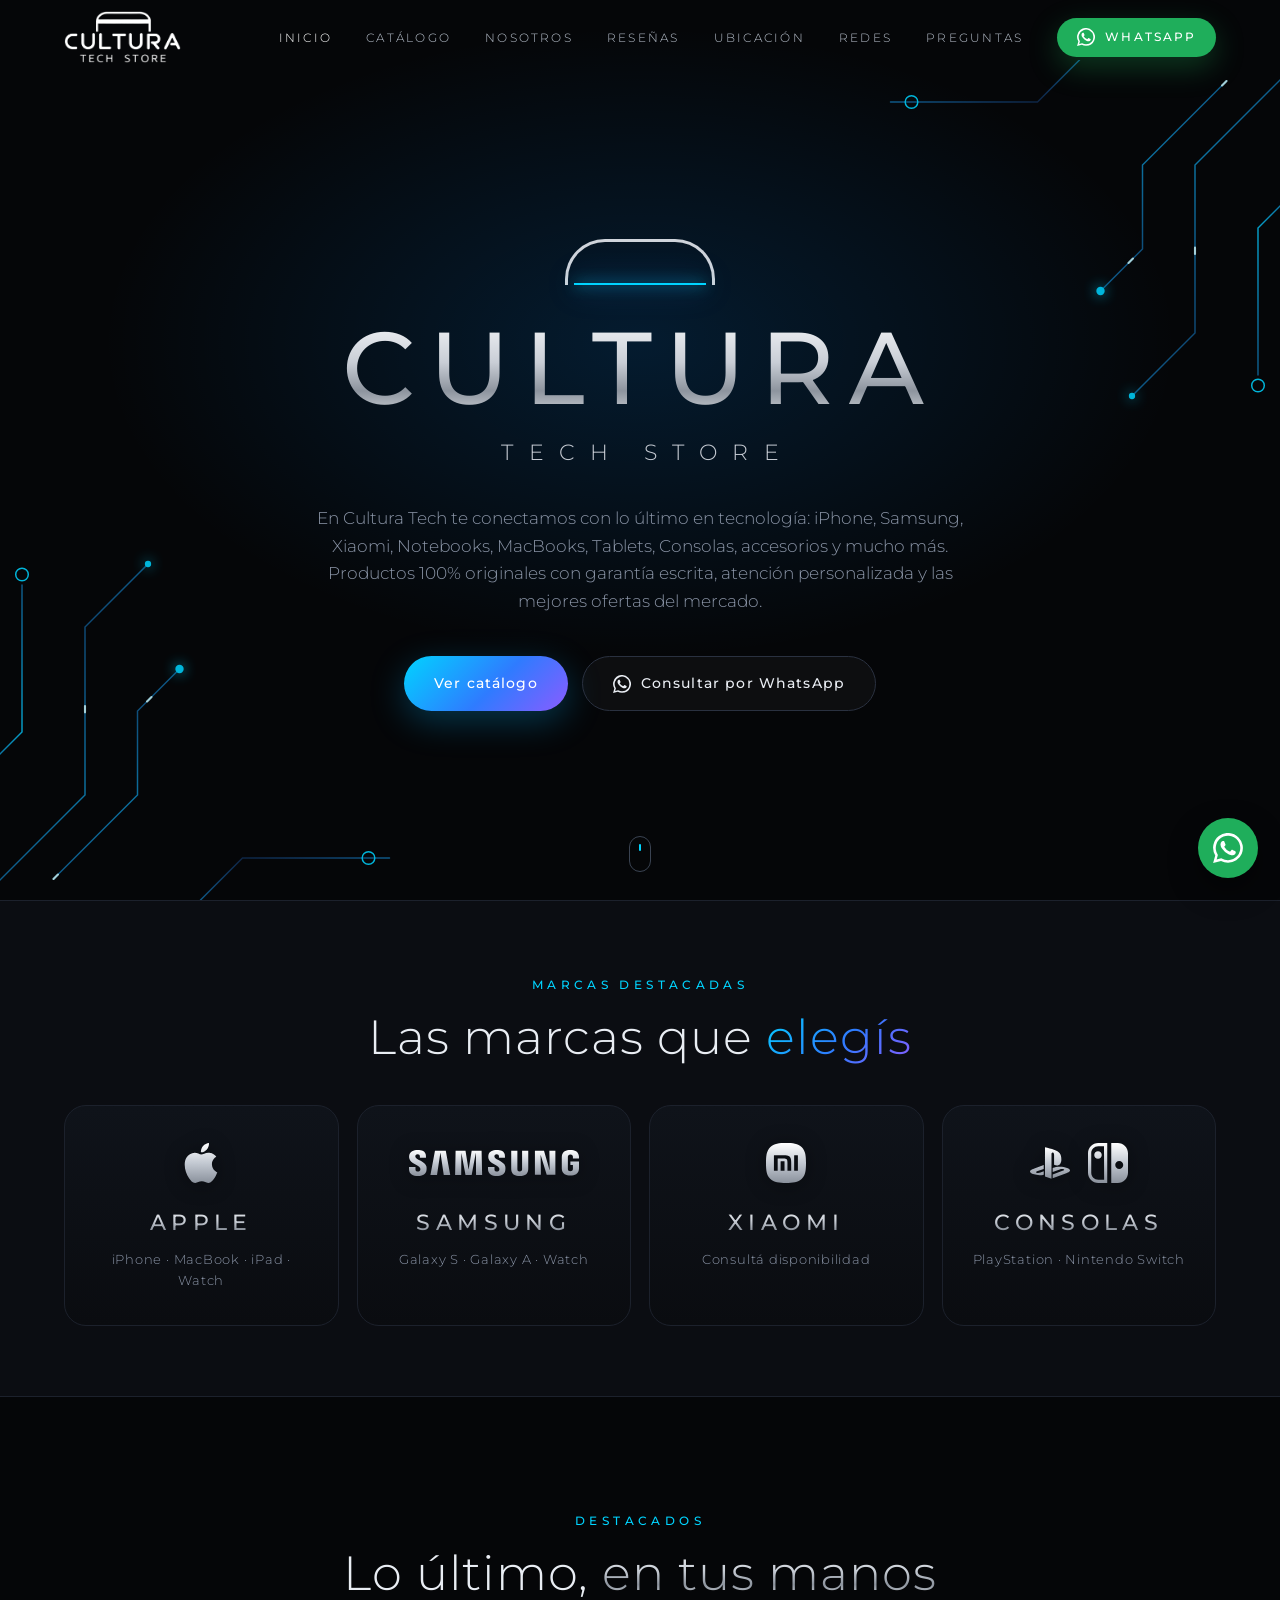
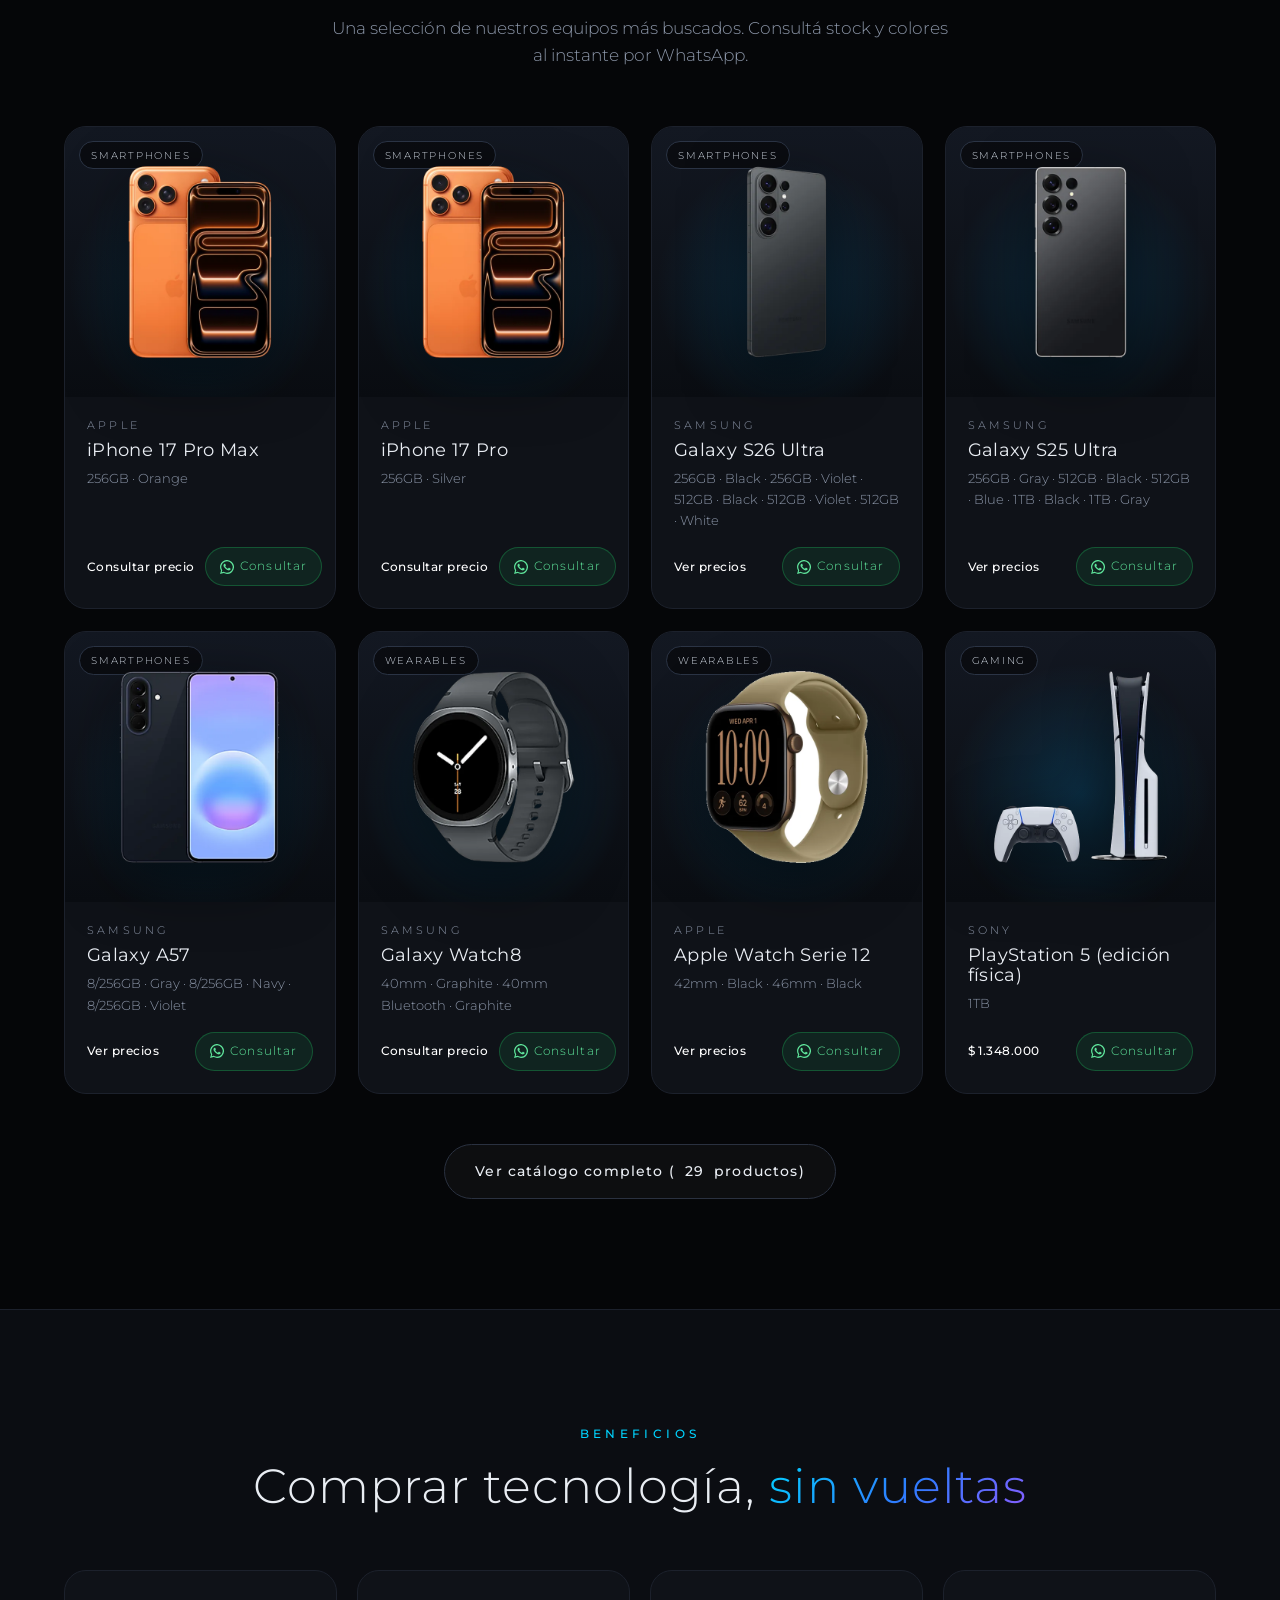
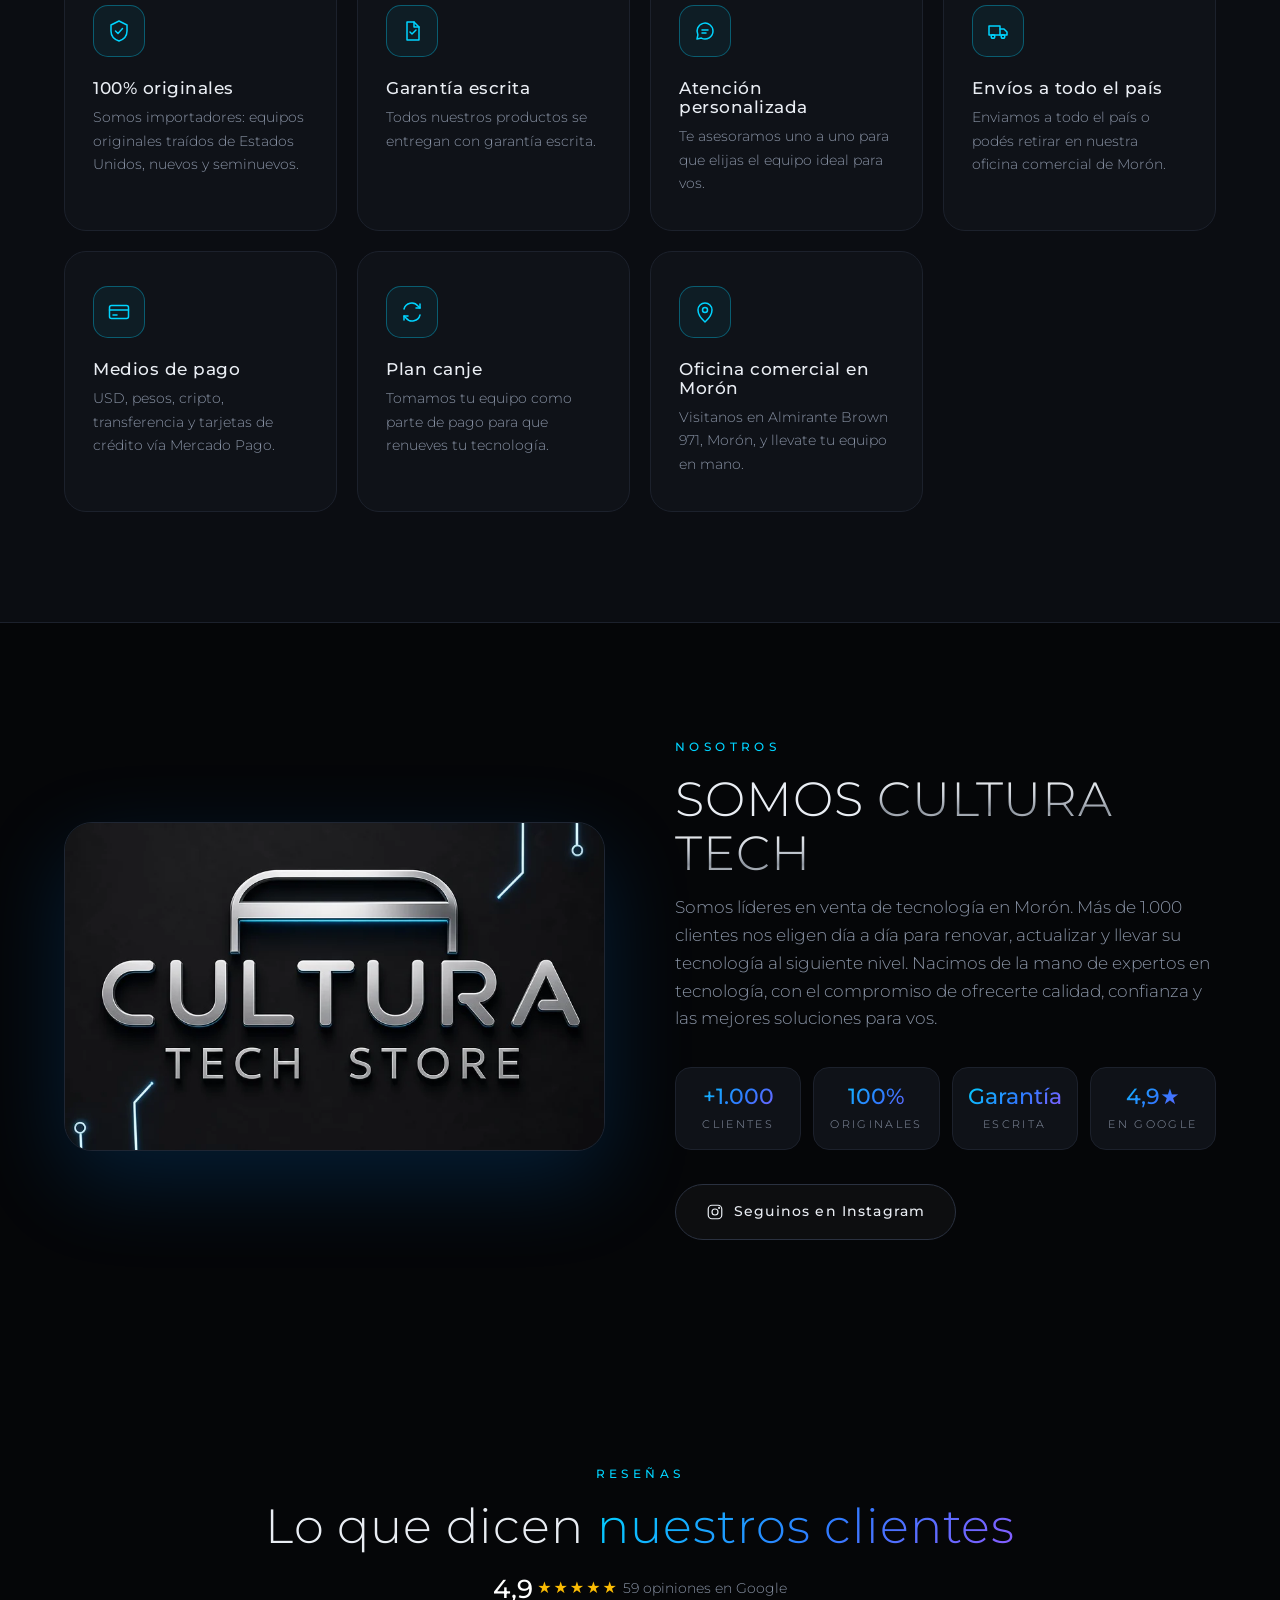
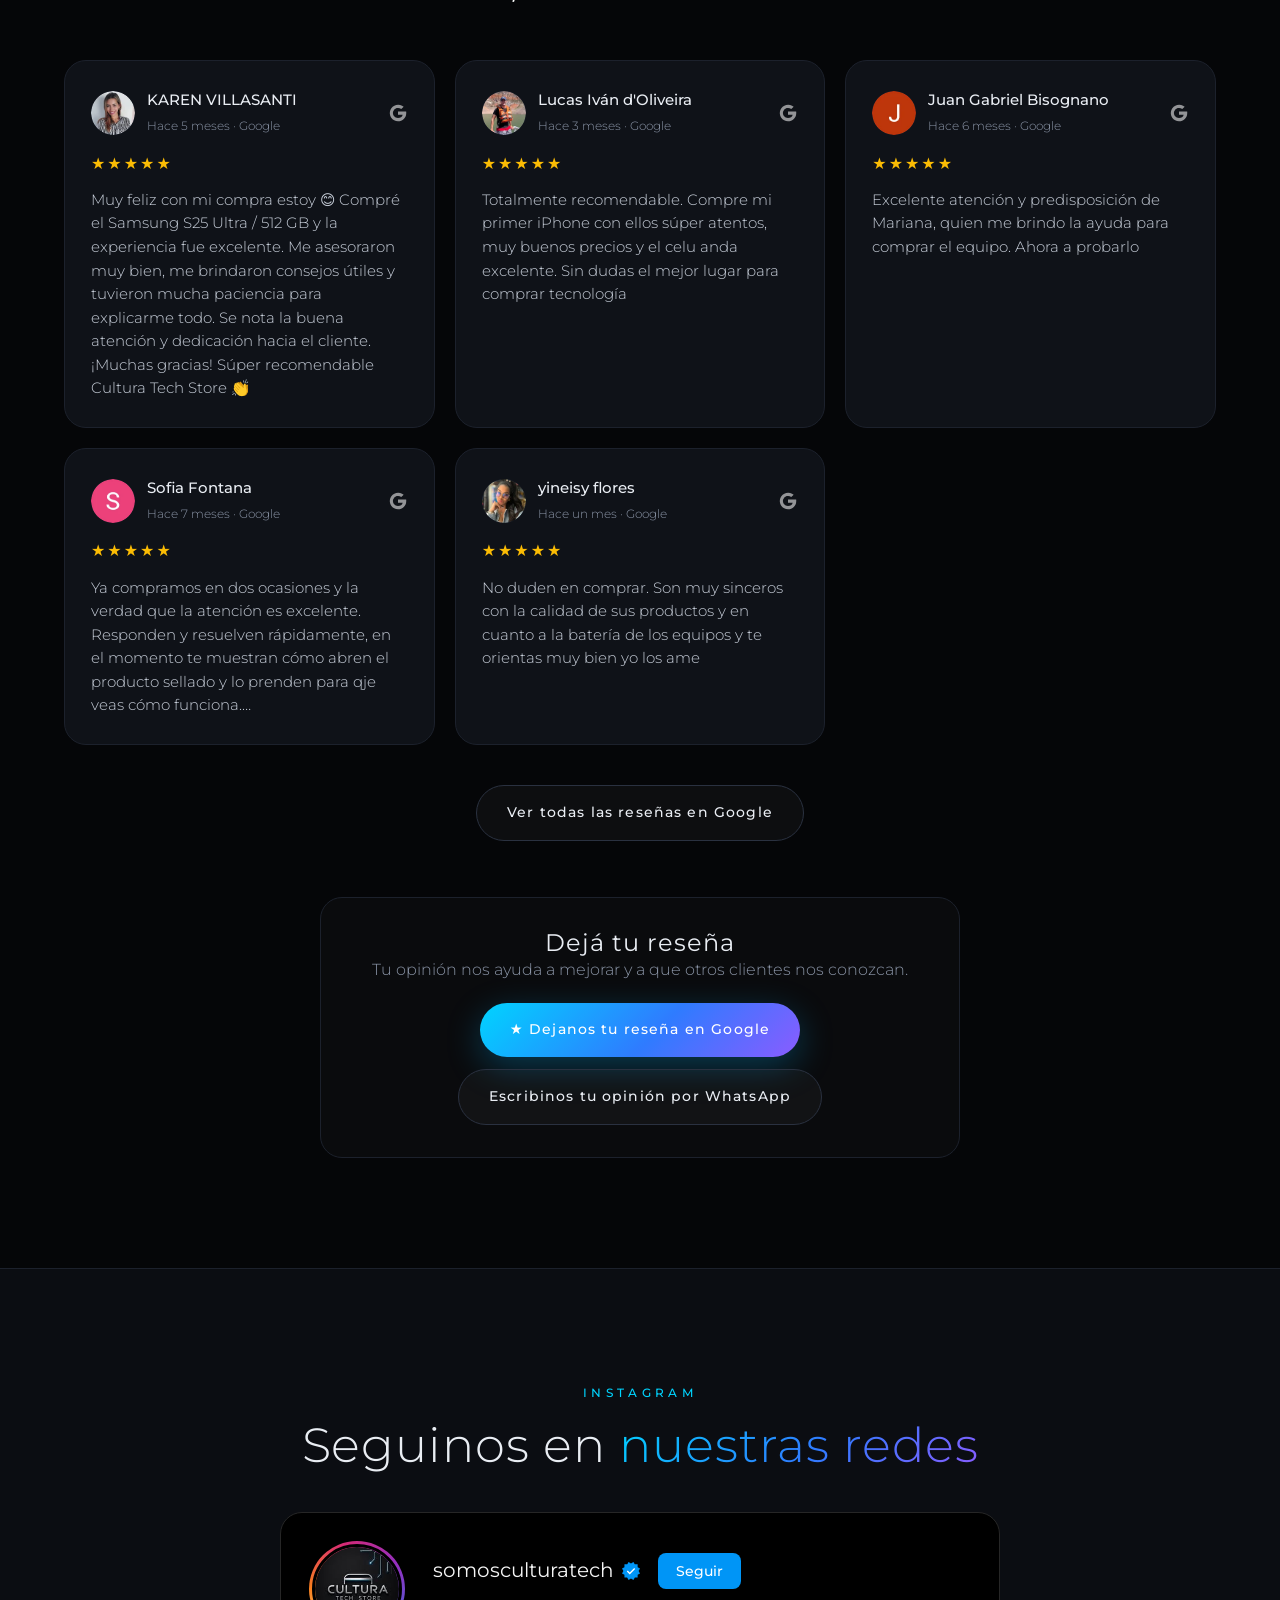
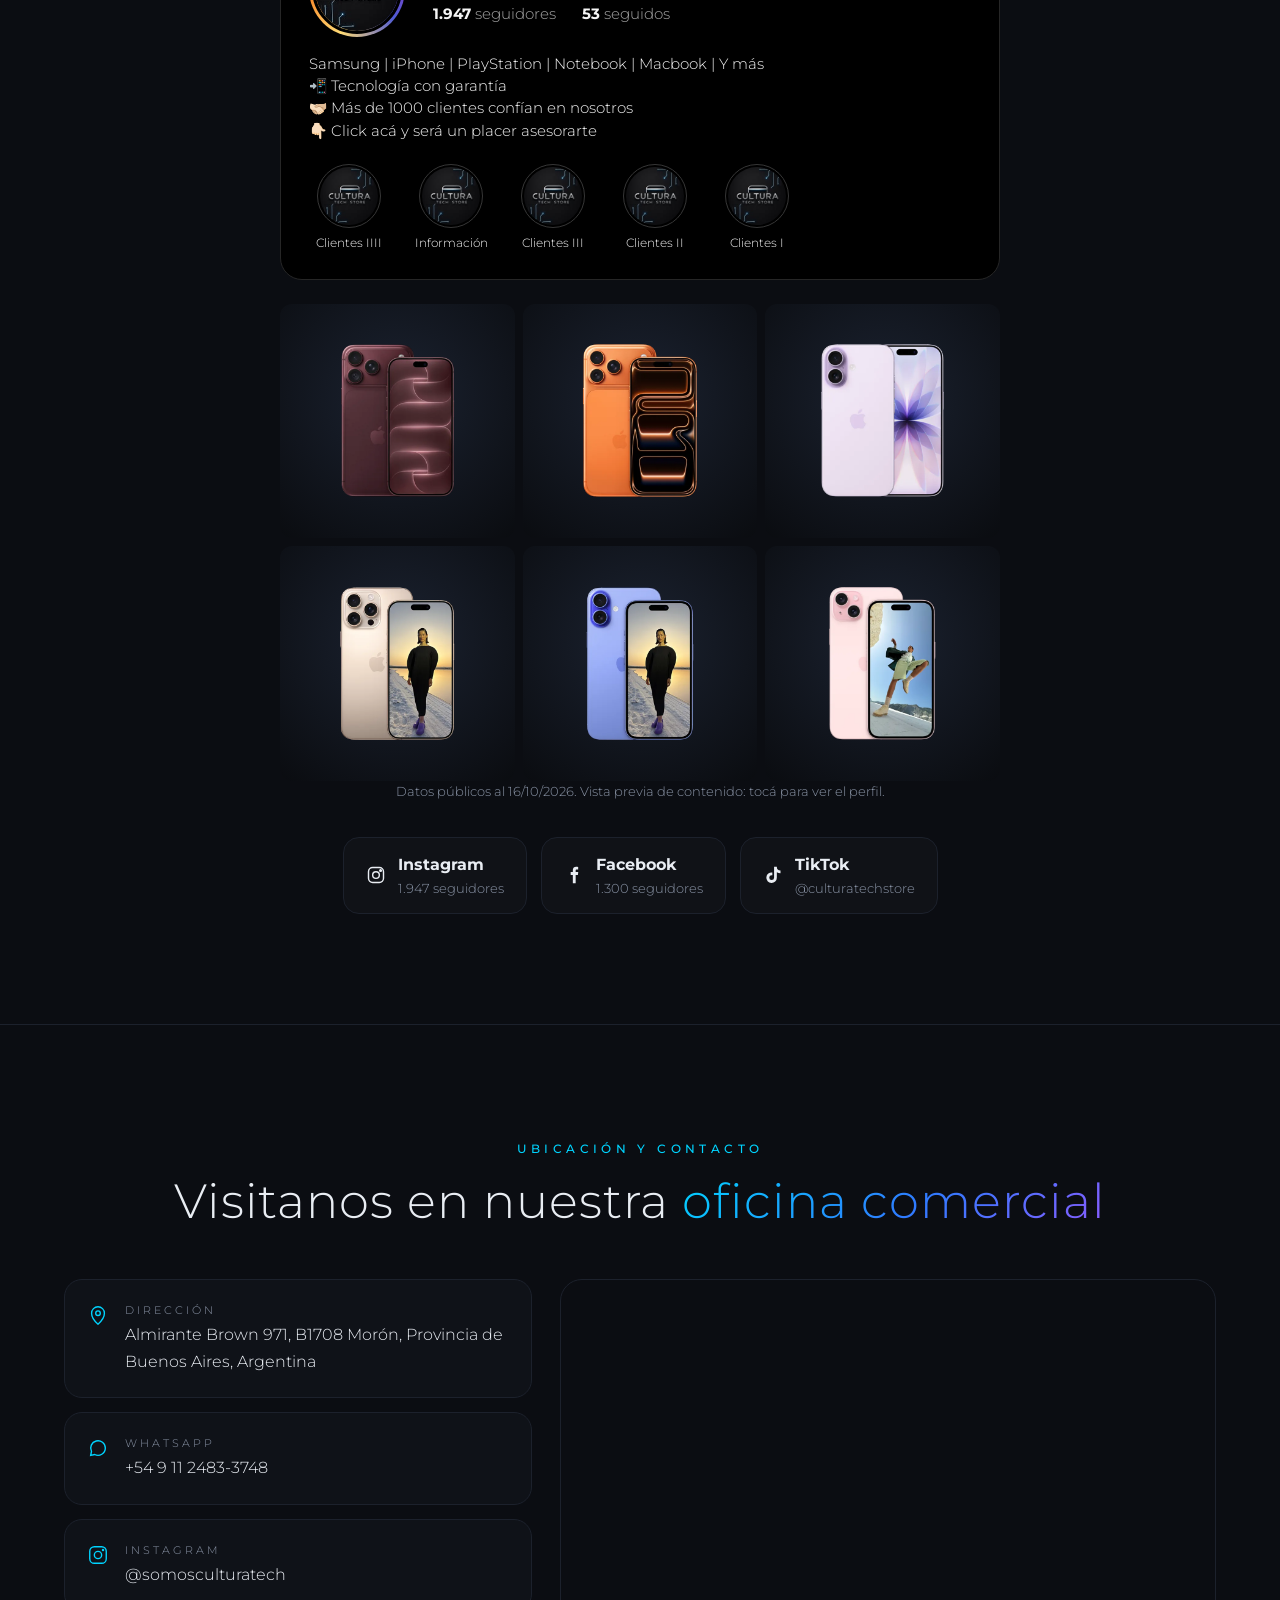
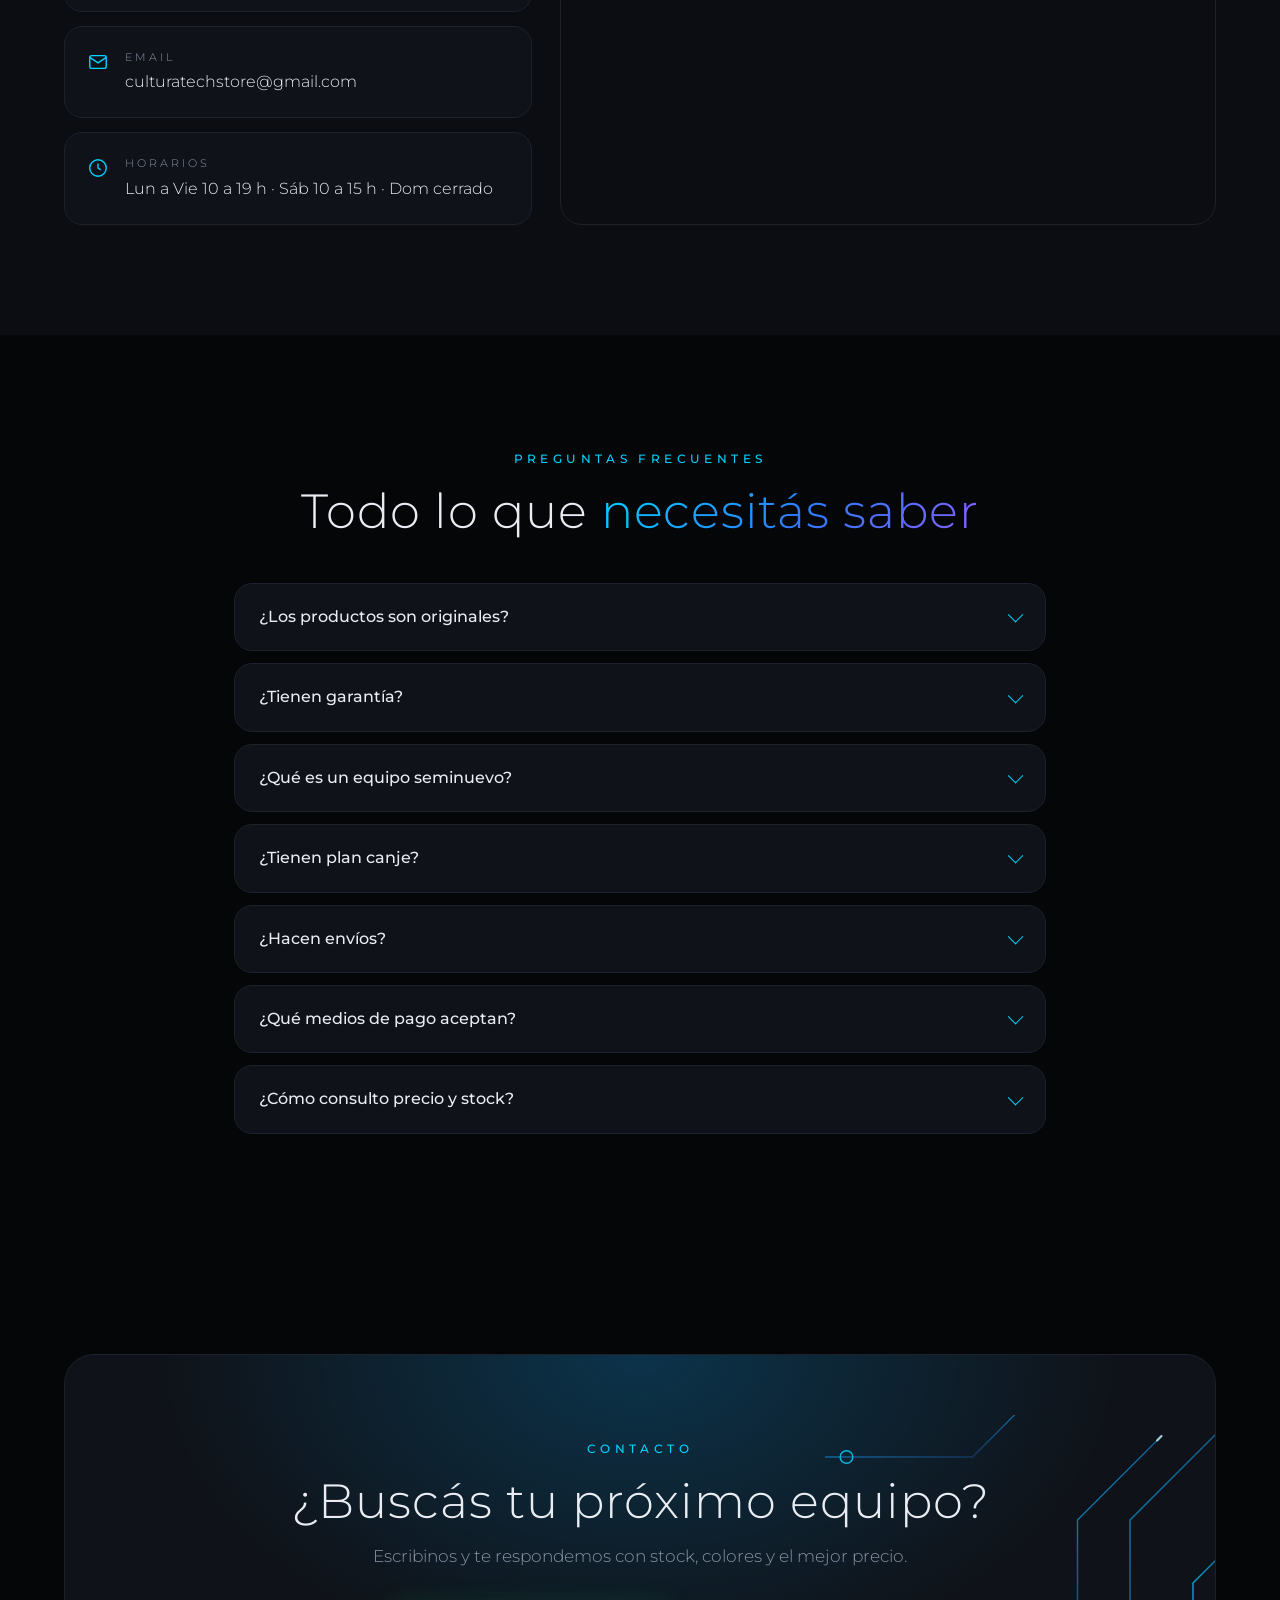
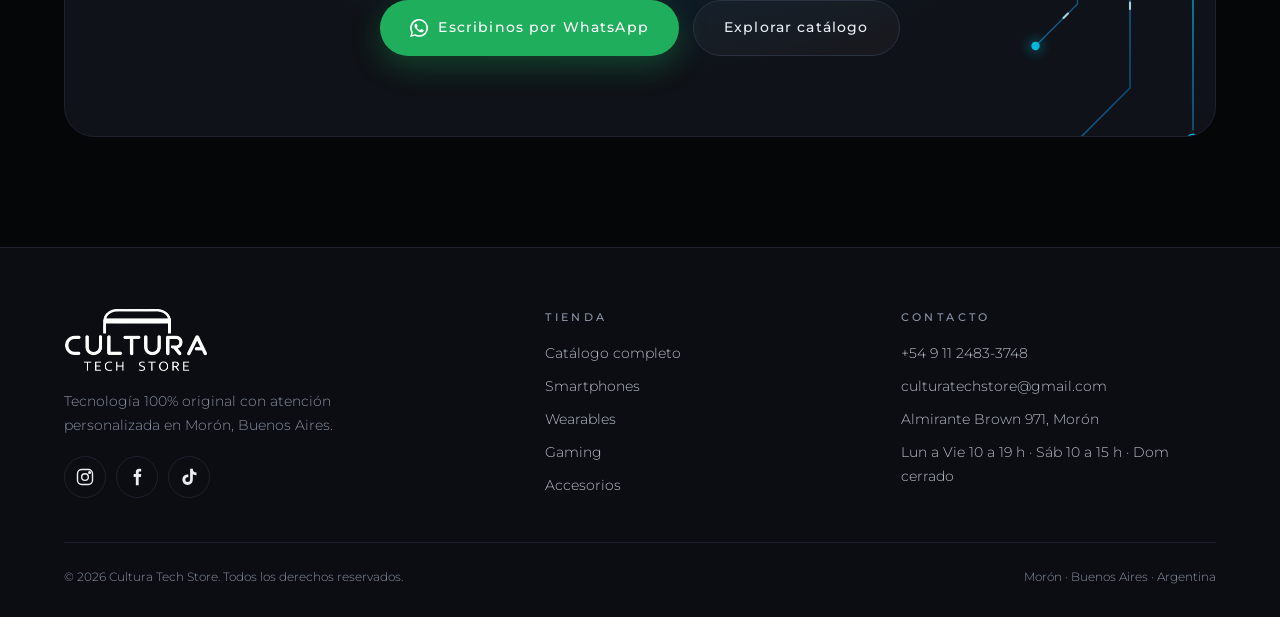
==== index.html @ ac917df1 "Instagram card: real profile header (avatar, verified, bio, stats, highlights)" ====
<!DOCTYPE html>
<html lang="es-AR">
<head>
<meta charset="UTF-8">
<meta name="viewport" content="width=device-width, initial-scale=1">
<title>Cultura Tech Store | iPhone, Samsung, PlayStation y más en Morón</title>
<meta name="description" content="Cultura Tech Store en Morón: iPhone, Samsung, Xiaomi, notebooks, MacBooks, tablets, consolas y accesorios. Productos 100% originales con garantía escrita, atención personalizada y las mejores ofertas.">
<link rel="canonical" href="https://TU-DOMINIO.com/">
<meta name="theme-color" content="#050608">
<meta property="og:type" content="website">
<meta property="og:locale" content="es_AR">
<meta property="og:site_name" content="Cultura Tech Store">
<meta property="og:title" content="Cultura Tech Store | iPhone, Samsung, PlayStation y más en Morón">
<meta property="og:description" content="Cultura Tech Store en Morón: iPhone, Samsung, Xiaomi, notebooks, MacBooks, tablets, consolas y accesorios. Productos 100% originales con garantía escrita, atención personalizada y las mejores ofertas.">
<meta property="og:url" content="https://TU-DOMINIO.com/">
<meta property="og:image" content="https://TU-DOMINIO.com/assets/og-image.jpg">
<meta name="twitter:card" content="summary_large_image">
<link rel="icon" href="favicon.ico" sizes="16x16 32x32 48x48">
<link rel="icon" type="image/svg+xml" href="assets/favicon.svg">
<link rel="icon" type="image/png" sizes="32x32" href="assets/favicon-32.png">
<link rel="apple-touch-icon" href="assets/favicon-180.png">
<link rel="manifest" href="site.webmanifest">
<link rel="preconnect" href="https://fonts.googleapis.com"><link rel="preconnect" href="https://fonts.gstatic.com" crossorigin>
<link href="https://fonts.googleapis.com/css2?family=Montserrat:wght@200;300;400;500;600&display=swap" rel="stylesheet">
<link rel="stylesheet" href="css/styles.css">
<script type="application/ld+json">{"@context": "https://schema.org", "@type": "Store", "name": "Cultura Tech Store", "url": "https://TU-DOMINIO.com", "image": "https://TU-DOMINIO.com/assets/og-image.jpg", "description": "En Cultura Tech te conectamos con lo último en tecnología: iPhone, Samsung, Xiaomi, Notebooks, MacBooks, Tablets, Consolas, accesorios y mucho más. Productos 100% originales con garantía escrita, atención personalizada y las mejores ofertas del mercado.", "telephone": "+5491124833748", "address": {"@type": "PostalAddress", "streetAddress": "Almirante Brown 971", "postalCode": "B1708", "addressLocality": "Morón", "addressRegion": "Provincia de Buenos Aires", "addressCountry": "AR"}, "email": "culturatechstore@gmail.com", "openingHoursSpecification": [{"@type": "OpeningHoursSpecification", "dayOfWeek": ["Monday", "Tuesday", "Wednesday", "Thursday", "Friday"], "opens": "10:00", "closes": "19:00"}, {"@type": "OpeningHoursSpecification", "dayOfWeek": "Saturday", "opens": "10:00", "closes": "15:00"}], "sameAs": ["https://www.instagram.com/somosculturatech/", "https://www.facebook.com/657187777476764", "https://www.tiktok.com/@culturatechstore"], "paymentAccepted": "USD, Pesos, Cripto, Transferencia, Tarjeta de crédito (Mercado Pago)"}</script></head>
<body><svg width="0" height="0" style="position:absolute" aria-hidden="true"><defs><linearGradient id="cg" x1="0" y1="0" x2="1" y2="1"><stop offset="0" stop-color="#00d4ff"/><stop offset="1" stop-color="#2f7bff" stop-opacity=".2"/></linearGradient><linearGradient id="ig" x1="0" y1="0" x2="1" y2="1"><stop offset="0" stop-color="#e6ebf2"/><stop offset=".5" stop-color="#00d4ff"/><stop offset="1" stop-color="#2f7bff"/></linearGradient><linearGradient id="silv" x1="0" y1="0" x2="0" y2="1"><stop offset="0" stop-color="#ffffff"/><stop offset=".5" stop-color="#c3c9d2"/><stop offset="1" stop-color="#8a919c"/></linearGradient></defs></svg>
<header><nav class="nav wrap" aria-label="Principal">
<a href="index.html" class="brand" aria-label="Cultura Tech Store - Inicio"><img class="logo logo-img" src="assets/logo-header.webp" width="572" height="255" alt="Cultura Tech Store" decoding="async"></a>
<button class="burger" aria-label="Abrir menú" aria-expanded="false"><span></span><span></span></button>
<ul class="menu">
<li><a href="index.html#inicio" class="active">Inicio</a></li>
<li><a href="catalogo.html">Catálogo</a></li>
<li><a href="index.html#nosotros">Nosotros</a></li>
<li><a href="index.html#resenas">Reseñas</a></li>
<li><a href="index.html#ubicacion">Ubicación</a></li>
<li><a href="index.html#instagram">Redes</a></li>
<li><a href="index.html#faq">Preguntas</a></li>
<li><a href="#" class="btn wa" data-wa=""><svg viewBox="0 0 24 24" aria-hidden="true" fill="currentColor"><path d="M17.5 14.4c-.3-.1-1.8-.9-2-1s-.5-.1-.7.1-.8 1-1 1.2-.4.2-.6.1a8.2 8.2 0 0 1-4.1-3.6c-.3-.5.3-.5.9-1.6.1-.2 0-.4 0-.5l-.9-2.2c-.2-.6-.5-.5-.7-.5h-.6a1.1 1.1 0 0 0-.8.4 3.4 3.4 0 0 0-1 2.5 5.9 5.9 0 0 0 1.2 3.1 13.4 13.4 0 0 0 5.2 4.6c1.9.8 2.7.9 3.6.7a3.1 3.1 0 0 0 2-1.4 2.5 2.5 0 0 0 .2-1.4c-.1-.1-.3-.2-.6-.3zM12 21.8a9.8 9.8 0 0 1-5-1.4l-.4-.2-3.7 1 1-3.6-.2-.4A9.8 9.8 0 1 1 12 21.8zm8.4-18.2A11.8 11.8 0 0 0 1.8 17.9L.1 24l6.3-1.6a11.8 11.8 0 0 0 5.6 1.4A11.8 11.8 0 0 0 20.4 3.6z"/></svg>WhatsApp</a></li>
</ul></nav></header>
<main>
<section class="hero" id="inicio"><svg class="circuit c-tr" viewBox="0 0 400 400" aria-hidden="true">
<path d="M10 40 H150 L190 0"/><path d="M390 10 L300 100 V260 L240 320"/><path d="M330 20 L250 100 V180 L210 220"/><path d="M400 120 L360 160 V300"/><path d="M60 40 H40"/>
<path class="flow" d="M390 10 L300 100 V260 L240 320"/><path class="flow" style="animation-delay:-2.5s" d="M330 20 L250 100 V180 L210 220"/>
<circle cx="30" cy="40" r="6"/><circle cx="360" cy="310" r="6"/><circle class="dot" cx="210" cy="220" r="4"/><circle class="dot" cx="240" cy="320" r="3"/></svg><svg class="circuit c-bl" viewBox="0 0 400 400" aria-hidden="true">
<path d="M10 40 H150 L190 0"/><path d="M390 10 L300 100 V260 L240 320"/><path d="M330 20 L250 100 V180 L210 220"/><path d="M400 120 L360 160 V300"/><path d="M60 40 H40"/>
<path class="flow" d="M390 10 L300 100 V260 L240 320"/><path class="flow" style="animation-delay:-2.5s" d="M330 20 L250 100 V180 L210 220"/>
<circle cx="30" cy="40" r="6"/><circle cx="360" cy="310" r="6"/><circle class="dot" cx="210" cy="220" r="4"/><circle class="dot" cx="240" cy="320" r="3"/></svg>
<div class="wrap hero-inner"><div class="arch rv"></div>
<h1 class="silver rv">CULTURA</h1><span class="sub rv">TECH STORE</span>
<p class="rv">En Cultura Tech te conectamos con lo último en tecnología: iPhone, Samsung, Xiaomi, Notebooks, MacBooks, Tablets, Consolas, accesorios y mucho más. Productos 100% originales con garantía escrita, atención personalizada y las mejores ofertas del mercado.</p>
<div class="ctas rv"><a href="catalogo.html" class="btn">Ver catálogo</a><a href="#" data-wa="" class="btn ghost"><svg viewBox="0 0 24 24" aria-hidden="true" fill="currentColor"><path d="M17.5 14.4c-.3-.1-1.8-.9-2-1s-.5-.1-.7.1-.8 1-1 1.2-.4.2-.6.1a8.2 8.2 0 0 1-4.1-3.6c-.3-.5.3-.5.9-1.6.1-.2 0-.4 0-.5l-.9-2.2c-.2-.6-.5-.5-.7-.5h-.6a1.1 1.1 0 0 0-.8.4 3.4 3.4 0 0 0-1 2.5 5.9 5.9 0 0 0 1.2 3.1 13.4 13.4 0 0 0 5.2 4.6c1.9.8 2.7.9 3.6.7a3.1 3.1 0 0 0 2-1.4 2.5 2.5 0 0 0 .2-1.4c-.1-.1-.3-.2-.6-.3zM12 21.8a9.8 9.8 0 0 1-5-1.4l-.4-.2-3.7 1 1-3.6-.2-.4A9.8 9.8 0 1 1 12 21.8zm8.4-18.2A11.8 11.8 0 0 0 1.8 17.9L.1 24l6.3-1.6a11.8 11.8 0 0 0 5.6 1.4A11.8 11.8 0 0 0 20.4 3.6z"/></svg>Consultar por WhatsApp</a></div></div>
<div class="scroll-cue" aria-hidden="true"></div></section>

<section class="brands"><div class="wrap center"><span class="eyebrow">Marcas destacadas</span><h2 class="rv">Las marcas que <span class="grad">elegís</span></h2>
<div class="brand-grid"><a class="bcard rv" href="catalogo.html?marca=Apple"><div class="blogos"><svg class="blogo " viewBox="0 0 24 24" aria-hidden="true"><path fill="url(#silv)" d="M12.152 6.896c-.948 0-2.415-1.078-3.96-1.04-2.04.027-3.91 1.183-4.961 3.014-2.117 3.675-.546 9.103 1.519 12.09 1.013 1.454 2.208 3.09 3.792 3.039 1.52-.065 2.09-.987 3.935-.987 1.831 0 2.35.987 3.96.948 1.637-.026 2.676-1.48 3.676-2.948 1.156-1.688 1.636-3.325 1.662-3.415-.039-.013-3.182-1.221-3.22-4.857-.026-3.04 2.48-4.494 2.597-4.559-1.429-2.09-3.623-2.324-4.39-2.376-2-.156-3.675 1.09-4.61 1.09zM15.53 3.83c.843-1.012 1.4-2.427 1.245-3.83-1.207.052-2.662.805-3.532 1.818-.78.896-1.454 2.338-1.273 3.714 1.338.104 2.715-.688 3.559-1.701"/></svg></div><div class="bn silver">APPLE</div><small>iPhone · MacBook · iPad · Watch</small></a><a class="bcard rv" href="catalogo.html?marca=Samsung"><div class="blogos"><svg class="blogo wide" viewBox="0 9.6 24 4.8" aria-hidden="true"><path fill="url(#silv)" d="M19.8166 10.2808l.0459 2.6934h-.023l-.7793-2.6934h-1.2837v3.3925h.8481l-.0458-2.785h.023l.8366 2.785h1.2264v-3.3925zm-16.149 0l-.6418 3.427h.9284l.4699-3.1175h.0229l.4585 3.1174h.9169l-.6304-3.4269zm5.1805 0l-.424 2.6132h-.023l-.424-2.6132H6.5788l-.0688 3.427h.8596l.023-3.0832h.0114l.573 3.0831h.8711l.5731-3.083h.023l.0228 3.083h.8596l-.0802-3.4269zm-7.2664 2.4527c.0343.0802.0229.1949.0114.2522-.0229.1146-.1031.2292-.3324.2292-.2177 0-.3438-.126-.3438-.3095v-.3323H0v.2636c0 .7679.6074.9971 1.2493.9971.6189 0 1.1346-.2178 1.2149-.7794.0458-.298.0114-.4928 0-.5616-.1605-.722-1.467-.9283-1.5588-1.3295-.0114-.0688-.0114-.1375 0-.1834.023-.1146.1032-.2292.3095-.2292.2063 0 .321.126.321.3095v.2063h.8595v-.2407c0-.745-.6762-.8596-1.1576-.8596-.6074 0-1.1117.2063-1.2034.7564-.023.149-.0344.2866.0114.4585.1376.7106 1.364.9169 1.5358 1.3524m11.152 0c.0343.0803.0228.1834.0114.2522-.023.1146-.1032.2292-.3324.2292-.2178 0-.3438-.126-.3438-.3095v-.3323h-.917v.2636c0 .7564.596.9857 1.2379.9857.6189 0 1.1232-.2063 1.2034-.7794.0459-.298.0115-.4814 0-.5616-.1375-.7106-1.4327-.9284-1.5243-1.318-.0115-.0688-.0115-.1376 0-.1835.0229-.1146.1031-.2292.3094-.2292.1948 0 .321.126.321.3095v.2063h.848v-.2407c0-.745-.6647-.8596-1.146-.8596-.6075 0-1.1004.1948-1.192.7564-.023.149-.023.2866.0114.4585.1376.7106 1.341.9054 1.513 1.3524m2.8882.4585c.2407 0 .3094-.1605.3323-.2522.0115-.0343.0115-.0917.0115-.126v-2.533h.871v2.4642c0 .0688 0 .1948-.0114.2292-.0573.6419-.5616.8482-1.192.8482-.6303 0-1.1346-.2063-1.192-.8482 0-.0344-.0114-.1604-.0114-.2292v-2.4642h.871v2.533c0 .0458 0 .0916.0115.126 0 .0917.0688.2522.3095.2522m7.1518-.0344c.2522 0 .3324-.1605.3553-.2522.0115-.0343.0115-.0917.0115-.126v-.4929h-.3553v-.5043H24v.917c0 .0687 0 .1145-.0115.2292-.0573.6303-.596.8481-1.2034.8481-.6075 0-1.1461-.2178-1.2034-.8481-.0115-.1147-.0115-.1605-.0115-.2293v-1.444c0-.0574.0115-.172.0115-.2293.0802-.6419.596-.8482 1.2034-.8482s1.1347.2063 1.2034.8482c.0115.1031.0115.2292.0115.2292v.1146h-.8596v-.1948s0-.0803-.0115-.1261c-.0114-.0802-.0802-.2521-.3438-.2521-.2521 0-.321.1604-.3438.2521-.0115.0458-.0115.1032-.0115.1605v1.5702c0 .0458 0 .0916.0115.126 0 .0917.0917.2522.3323.2522"/></svg></div><div class="bn silver">SAMSUNG</div><small>Galaxy S · Galaxy A · Watch</small></a><a class="bcard rv" href="#" data-wa="¡Hola Cultura Tech! Quería consultar por equipos Xiaomi disponibles."><div class="blogos"><svg class="blogo " viewBox="0 0 24 24" aria-hidden="true"><path fill="url(#silv)" d="M12 0C8.016 0 4.756.255 2.493 2.516.23 4.776 0 8.033 0 12.012c0 3.98.23 7.235 2.494 9.497C4.757 23.77 8.017 24 12 24c3.983 0 7.243-.23 9.506-2.491C23.77 19.247 24 15.99 24 12.012c0-3.984-.233-7.243-2.502-9.504C19.234.252 15.978 0 12 0zM4.906 7.405h5.624c1.47 0 3.007.068 3.764.827.746.746.827 2.233.83 3.676v4.54a.15.15 0 0 1-.152.147h-1.947a.15.15 0 0 1-.152-.148V11.83c-.002-.806-.048-1.634-.464-2.051-.358-.36-1.026-.441-1.72-.458H7.158a.15.15 0 0 0-.151.147v6.98a.15.15 0 0 1-.152.148H4.906a.15.15 0 0 1-.15-.148V7.554a.15.15 0 0 1 .15-.149zm12.131 0h1.949a.15.15 0 0 1 .15.15v8.892a.15.15 0 0 1-.15.148h-1.949a.15.15 0 0 1-.151-.148V7.554a.15.15 0 0 1 .151-.149zM8.92 10.948h2.046c.083 0 .15.066.15.147v5.352a.15.15 0 0 1-.15.148H8.92a.15.15 0 0 1-.152-.148v-5.352a.15.15 0 0 1 .152-.147Z"/></svg></div><div class="bn silver">XIAOMI</div><small>Consultá disponibilidad</small></a><a class="bcard rv" href="catalogo.html?cat=Gaming"><div class="blogos"><svg class="blogo " viewBox="0 0 24 24" aria-hidden="true"><path fill="url(#silv)" d="M8.984 2.596v17.547l3.915 1.261V6.688c0-.69.304-1.151.794-.991.636.18.76.814.76 1.505v5.875c2.441 1.193 4.362-.002 4.362-3.152 0-3.237-1.126-4.675-4.438-5.827-1.307-.448-3.728-1.186-5.39-1.502zm4.656 16.241l6.296-2.275c.715-.258.826-.625.246-.818-.586-.192-1.637-.139-2.357.123l-4.205 1.5V14.98l.24-.085s1.201-.42 2.913-.615c1.696-.18 3.785.03 5.437.661 1.848.601 2.04 1.472 1.576 2.072-.465.6-1.622 1.036-1.622 1.036l-8.544 3.107V18.86zM1.807 18.6c-1.9-.545-2.214-1.668-1.352-2.32.801-.586 2.16-1.052 2.16-1.052l5.615-2.013v2.313L4.205 17c-.705.271-.825.632-.239.826.586.195 1.637.15 2.343-.12L8.247 17v2.074c-.12.03-.256.044-.39.073-1.939.331-3.996.196-6.038-.479z"/></svg><svg class="blogo " viewBox="0 0 24 24" aria-hidden="true"><path fill="url(#silv)" d="M14.176 24h3.674c3.376 0 6.15-2.774 6.15-6.15V6.15C24 2.775 21.226 0 17.85 0H14.1c-.074 0-.15.074-.15.15v23.7c-.001.076.075.15.226.15zm4.574-13.199c1.351 0 2.399 1.125 2.399 2.398 0 1.352-1.125 2.4-2.399 2.4-1.35 0-2.4-1.049-2.4-2.4-.075-1.349 1.05-2.398 2.4-2.398zM11.4 0H6.15C2.775 0 0 2.775 0 6.15v11.7C0 21.226 2.775 24 6.15 24h5.25c.074 0 .15-.074.15-.149V.15c.001-.076-.075-.15-.15-.15zM9.676 22.051H6.15c-2.326 0-4.201-1.875-4.201-4.201V6.15c0-2.326 1.875-4.201 4.201-4.201H9.6l.076 20.102zM3.75 7.199c0 1.275.975 2.25 2.25 2.25s2.25-.975 2.25-2.25c0-1.273-.975-2.25-2.25-2.25s-2.25.977-2.25 2.25z"/></svg></div><div class="bn silver">CONSOLAS</div><small>PlayStation · Nintendo Switch</small></a></div></div></section>

<section id="destacados"><div class="wrap"><div class="center" style="margin-bottom:56px"><span class="eyebrow">Destacados</span><h2 class="rv">Lo último, <span class="silver">en tus manos</span></h2><p class="lead rv">Una selección de nuestros equipos más buscados. Consultá stock y colores al instante por WhatsApp.</p></div>
<div class="grid" id="featured"></div>
<div class="center" style="margin-top:50px"><a href="catalogo.html" class="btn ghost">Ver catálogo completo (<span data-count></span> productos)</a></div></div></section>

<section style="background:var(--bg2);border-top:1px solid var(--line);border-bottom:1px solid var(--line)"><div class="wrap center"><span class="eyebrow">Beneficios</span><h2 class="rv">Comprar tecnología, <span class="grad">sin vueltas</span></h2>
<div class="bens" style="text-align:left">
<div class="ben rv"><div class="ic"><svg viewBox="0 0 24 24" stroke-linecap="round" stroke-linejoin="round"><path d="M12 2l8 4v6c0 5-3.5 8.5-8 10-4.5-1.5-8-5-8-10V6z"/><path d="M8.5 12l2.5 2.5 4.5-5"/></svg></div><h3>100% originales</h3><p>Somos importadores: equipos originales traídos de Estados Unidos, nuevos y seminuevos.</p></div>
<div class="ben rv"><div class="ic"><svg viewBox="0 0 24 24" stroke-linecap="round" stroke-linejoin="round"><path d="M7 3h7l5 5v13H7z"/><path d="M14 3v5h5"/><path d="M10 13l2 2 4-4"/></svg></div><h3>Garantía escrita</h3><p>Todos nuestros productos se entregan con garantía escrita.</p></div>
<div class="ben rv"><div class="ic"><svg viewBox="0 0 24 24" stroke-linecap="round" stroke-linejoin="round"><path d="M20 12a8 8 0 0 1-11.6 7.1L4 20l.9-4.2A8 8 0 1 1 20 12z"/><path d="M9 11h6M9 14h4"/></svg></div><h3>Atención personalizada</h3><p>Te asesoramos uno a uno para que elijas el equipo ideal para vos.</p></div>
<div class="ben rv"><div class="ic"><svg viewBox="0 0 24 24" stroke-linecap="round" stroke-linejoin="round"><path d="M3 7h11v9H3z"/><path d="M14 10h4l3 3v3h-7"/><circle cx="7" cy="17.5" r="1.8"/><circle cx="17" cy="17.5" r="1.8"/></svg></div><h3>Envíos a todo el país</h3><p>Enviamos a todo el país o podés retirar en nuestra oficina comercial de Morón.</p></div>
<div class="ben rv"><div class="ic"><svg viewBox="0 0 24 24" stroke-linecap="round" stroke-linejoin="round"><rect x="2.5" y="5.5" width="19" height="13" rx="2"/><path d="M2.5 10h19M6 15h4"/></svg></div><h3>Medios de pago</h3><p>USD, pesos, cripto, transferencia y tarjetas de crédito vía Mercado Pago.</p></div>
<div class="ben rv"><div class="ic"><svg viewBox="0 0 24 24" stroke-linecap="round" stroke-linejoin="round"><path d="M4 9a8 8 0 0 1 14-3l2 2M20 15a8 8 0 0 1-14 3l-2-2"/><path d="M20 4v4h-4M4 20v-4h4"/></svg></div><h3>Plan canje</h3><p>Tomamos tu equipo como parte de pago para que renueves tu tecnología.</p></div>
<div class="ben rv"><div class="ic"><svg viewBox="0 0 24 24" stroke-linecap="round" stroke-linejoin="round"><path d="M12 22s7-6.2 7-12a7 7 0 0 0-14 0c0 5.8 7 12 7 12z"/><circle cx="12" cy="10" r="2.5"/></svg></div><h3>Oficina comercial en Morón</h3><p>Visitanos en Almirante Brown 971, Morón, y llevate tu equipo en mano.</p></div>
</div></div></section>

<section id="nosotros"><div class="wrap about">
<div class="logo-frame rv"><img src="assets/logo-metal.webp" alt="Logo de Cultura Tech Store" width="840" height="510" loading="lazy"></div>
<div><span class="eyebrow">Nosotros</span><h2 class="rv">SOMOS <span class="silver">CULTURA TECH</span></h2>
<p class="lead rv">Somos líderes en venta de tecnología en Morón. Más de 1.000 clientes nos eligen día a día para renovar, actualizar y llevar su tecnología al siguiente nivel. Nacimos de la mano de expertos en tecnología, con el compromiso de ofrecerte calidad, confianza y las mejores soluciones para vos.</p>
<div class="stats rv"><div class="stat"><b>+1.000</b><span>Clientes</span></div><div class="stat"><b>100%</b><span>Originales</span></div><div class="stat"><b>Garantía</b><span>Escrita</span></div><div class="stat"><b>4,9★</b><span>En Google</span></div></div>
<div style="margin-top:34px;display:flex;gap:12px;flex-wrap:wrap"><a class="btn ghost" data-ig href="#" target="_blank" rel="noopener"><svg fill="none" stroke="currentColor" stroke-width="1.6" viewBox="0 0 24 24"><rect x="3" y="3" width="18" height="18" rx="5"/><circle cx="12" cy="12" r="4"/><circle cx="17.5" cy="6.5" r=".6"/></svg>Seguinos en Instagram</a></div></div></div></section>

<section id="resenas"><div class="wrap"><div class="center"><span class="eyebrow">Reseñas</span><h2 class="rv">Lo que dicen <span class="grad">nuestros clientes</span></h2>
<p class="lead rv" id="revsum">Opiniones reales de Google.</p></div>
<div class="revs" id="revs"></div>
<div class="center" style="margin-top:40px"><a class="btn ghost" id="revbtn" href="https://www.google.com/maps/search/?api=1&query=Cultura+Tech+Store+Almirante+Brown+971+Mor%C3%B3n" target="_blank" rel="noopener">Ver todas las reseñas en Google</a></div>
<div class="revform-wrap rv" id="dejar-resena"><h3>Dejá tu reseña</h3><p class="mut">Tu opinión nos ayuda a mejorar y a que otros clientes nos conozcan.</p>
<div class="revctas"><a class="btn" id="gwrite" href="#" target="_blank" rel="noopener">★ Dejanos tu reseña en Google</a><button class="btn ghost" type="button" id="showform">Escribir reseña en el sitio</button></div>
<form id="revform" class="revform" hidden novalidate><label>Nombre<input name="nombre" required maxlength="60" autocomplete="name"></label>
<fieldset class="stars-in"><legend>Calificación</legend><input type="radio" id="st5" name="estrellas" value="5" required><label for="st5" aria-label="5 estrellas">★</label><input type="radio" id="st4" name="estrellas" value="4" ><label for="st4" aria-label="4 estrellas">★</label><input type="radio" id="st3" name="estrellas" value="3" ><label for="st3" aria-label="3 estrellas">★</label><input type="radio" id="st2" name="estrellas" value="2" ><label for="st2" aria-label="2 estrellas">★</label><input type="radio" id="st1" name="estrellas" value="1" ><label for="st1" aria-label="1 estrellas">★</label></fieldset>
<label>Comentario<textarea name="comentario" required maxlength="800" rows="4"></textarea></label>
<label class="hp" aria-hidden="true">No completar<input name="website" tabindex="-1" autocomplete="off"></label>
<button class="btn" type="submit">Enviar reseña</button><p class="formmsg" id="revmsg" role="status" aria-live="polite"></p>
<p class="mut small">Las reseñas se publican luego de ser revisadas.</p></form></div></div></section>
<section id="instagram" style="background:var(--bg2);border-top:1px solid var(--line)"><div class="wrap"><div class="center"><span class="eyebrow">Instagram</span><h2 class="rv">Seguinos en <span class="grad">nuestras redes</span></h2></div>
<div class="igcard rv"><div class="igtop"><a class="igring" data-ig href="#" target="_blank" rel="noopener" aria-label="Perfil de Instagram"><img class="igav" src="assets/ig-avatar.jpg" alt="Foto de perfil de somosculturatech" width="150" height="150"></a>
<div class="iginfo"><div class="igname"><b>somosculturatech</b><svg class="igver" viewBox="0 0 40 40" aria-label="Verificado"><path fill="#0095f6" d="M19.998 3.094 14.638 0l-2.972 5.15H5.432v6.354L0 14.64 3.094 20 0 25.359l5.432 3.137v5.905h5.975L14.638 40l5.36-3.094L25.358 40l3.232-5.6h6.162v-6.01L40 25.359 36.905 20 40 14.641l-5.248-3.03v-6.46h-6.419L25.358 0l-5.36 3.094Z"/><path fill="#fff" d="M17.2 27.5 10.7 21l2.1-2.1 4.4 4.4 9.9-9.9 2.1 2.1z"/></svg>
<a class="btn igfollow" data-ig href="#" target="_blank" rel="noopener">Seguir</a></div>
<div class="igstats" id="igstats"></div></div></div>
<div class="igbio">Samsung | iPhone | PlayStation | Notebook | Macbook | Y más<br>📲 Tecnología con garantía<br>🫱🏻‍🫲🏼 Más de 1000 clientes confían en nosotros<br>👇🏻 Click acá y será un placer asesorarte</div>
<div class="ighl"><a data-ig href="#" target="_blank" rel="noopener"><span><img src="assets/ig-avatar.jpg" alt="" width="150" height="150" loading="lazy"></span><small>Clientes IIII</small></a><a data-ig href="#" target="_blank" rel="noopener"><span><img src="assets/ig-avatar.jpg" alt="" width="150" height="150" loading="lazy"></span><small>Información</small></a><a data-ig href="#" target="_blank" rel="noopener"><span><img src="assets/ig-avatar.jpg" alt="" width="150" height="150" loading="lazy"></span><small>Clientes III</small></a><a data-ig href="#" target="_blank" rel="noopener"><span><img src="assets/ig-avatar.jpg" alt="" width="150" height="150" loading="lazy"></span><small>Clientes II</small></a><a data-ig href="#" target="_blank" rel="noopener"><span><img src="assets/ig-avatar.jpg" alt="" width="150" height="150" loading="lazy"></span><small>Clientes I</small></a></div></div>
<div class="iggrid" id="iggrid"></div><p class="center mut small" id="ignote"></p>
<div class="redes" data-socials data-counts></div></div></section>
<section id="ubicacion" style="background:var(--bg2);border-top:1px solid var(--line)"><div class="wrap"><div class="center"><span class="eyebrow">Ubicación y contacto</span><h2 class="rv">Visitanos en nuestra <span class="grad">oficina comercial</span></h2></div>
<div class="loc"><div class="info">
<a class="irow" href="https://www.google.com/maps/search/?api=1&query=Almirante+Brown+971+Mor%C3%B3n+Buenos+Aires" target="_blank" rel="noopener"><svg viewBox="0 0 24 24"><path d="M12 22s7-6.2 7-12a7 7 0 0 0-14 0c0 5.8 7 12 7 12z"/><circle cx="12" cy="10" r="2.5"/></svg><div><small>Dirección</small>Almirante Brown 971, B1708 Morón, Provincia de Buenos Aires, Argentina</div></a>
<a class="irow" href="#" data-wa=""><svg viewBox="0 0 24 24"><path d="M20 12a8 8 0 0 1-11.6 7.1L4 20l.9-4.2A8 8 0 1 1 20 12z"/></svg><div><small>WhatsApp</small><span data-cfg="whatsappDisplay"></span></div></a>
<a class="irow" data-ig href="#" target="_blank" rel="noopener"><svg viewBox="0 0 24 24"><rect x="3" y="3" width="18" height="18" rx="5"/><circle cx="12" cy="12" r="4"/><circle cx="17.5" cy="6.5" r=".6"/></svg><div><small>Instagram</small><span data-cfg="instagramUser"></span></div></a>
<a class="irow" data-optional data-mail href="#"><svg viewBox="0 0 24 24"><rect x="3" y="5" width="18" height="14" rx="2"/><path d="M3 7l9 6 9-6"/></svg><div><small>Email</small><span data-cfg="email"></span></div></a>
<div class="irow" data-optional><svg viewBox="0 0 24 24"><circle cx="12" cy="12" r="9"/><path d="M12 7v5l3 2"/></svg><div><small>Horarios</small><span data-cfg="hours"></span></div></div>
</div>
<div class="map"><iframe title="Mapa: Cultura Tech Store, Almirante Brown 971, Morón" src="https://www.google.com/maps?q=Almirante+Brown+971,+B1708+Mor%C3%B3n,+Provincia+de+Buenos+Aires,+Argentina&output=embed" loading="lazy" referrerpolicy="no-referrer-when-downgrade" allowfullscreen></iframe></div></div></div></section>

<section id="faq"><div class="wrap narrow"><div class="center"><span class="eyebrow">Preguntas frecuentes</span><h2 class="rv">Todo lo que <span class="grad">necesitás saber</span></h2></div><div class="faqs"><details class="faq rv"><summary>¿Los productos son originales?</summary><p>Sí. Todos nuestros productos son 100% originales. Somos importadores: traemos los equipos de Estados Unidos.</p></details><details class="faq rv"><summary>¿Tienen garantía?</summary><p>Sí. Todos nuestros productos se entregan con garantía escrita.</p></details><details class="faq rv"><summary>¿Qué es un equipo seminuevo?</summary><p>Es un equipo usado que pasa por un riguroso control antes de la venta. Algunos provienen de plan canje y otros son importados de Estados Unidos. En el catálogo indicamos su condición y el porcentaje de batería.</p></details><details class="faq rv"><summary>¿Tienen plan canje?</summary><p>Sí. Tomamos tu equipo como parte de pago. Escribinos por WhatsApp con el modelo y estado de tu equipo y te lo cotizamos.</p></details><details class="faq rv"><summary>¿Hacen envíos?</summary><p>Sí, realizamos envíos a todo el país. Consultá los detalles por WhatsApp. También podés retirar en nuestra oficina comercial de Almirante Brown 971, Morón.</p></details><details class="faq rv"><summary>¿Qué medios de pago aceptan?</summary><ul class="pays"><li>USD</li><li>Pesos (sujeto a cotización vigente al día de entrega del equipo)</li><li>Cripto</li><li>Transferencia en pesos con un recargo del 3%</li><li>Tarjetas de crédito asociadas a Mercado Pago (con interés)</li></ul><p class="note">No aceptamos billetes de dólar cara chica, manchados o rotos.</p></details><details class="faq rv"><summary>¿Cómo consulto precio y stock?</summary><p>Tocá “Consultar” en cualquier producto del catálogo y te llega un WhatsApp con el modelo y la variante elegida. Te respondemos con stock y precio actualizado.</p></details></div></div></section>
<section id="contacto"><div class="wrap"><div class="cta-band rv"><svg class="circuit c-tr" viewBox="0 0 400 400" aria-hidden="true">
<path d="M10 40 H150 L190 0"/><path d="M390 10 L300 100 V260 L240 320"/><path d="M330 20 L250 100 V180 L210 220"/><path d="M400 120 L360 160 V300"/><path d="M60 40 H40"/>
<path class="flow" d="M390 10 L300 100 V260 L240 320"/><path class="flow" style="animation-delay:-2.5s" d="M330 20 L250 100 V180 L210 220"/>
<circle cx="30" cy="40" r="6"/><circle cx="360" cy="310" r="6"/><circle class="dot" cx="210" cy="220" r="4"/><circle class="dot" cx="240" cy="320" r="3"/></svg><span class="eyebrow">Contacto</span><h2>¿Buscás tu próximo equipo?</h2><p class="lead" style="margin:auto">Escribinos y te respondemos con stock, colores y el mejor precio.</p>
<div class="ctas"><a href="#" data-wa="" class="btn wa"><svg viewBox="0 0 24 24" aria-hidden="true" fill="currentColor"><path d="M17.5 14.4c-.3-.1-1.8-.9-2-1s-.5-.1-.7.1-.8 1-1 1.2-.4.2-.6.1a8.2 8.2 0 0 1-4.1-3.6c-.3-.5.3-.5.9-1.6.1-.2 0-.4 0-.5l-.9-2.2c-.2-.6-.5-.5-.7-.5h-.6a1.1 1.1 0 0 0-.8.4 3.4 3.4 0 0 0-1 2.5 5.9 5.9 0 0 0 1.2 3.1 13.4 13.4 0 0 0 5.2 4.6c1.9.8 2.7.9 3.6.7a3.1 3.1 0 0 0 2-1.4 2.5 2.5 0 0 0 .2-1.4c-.1-.1-.3-.2-.6-.3zM12 21.8a9.8 9.8 0 0 1-5-1.4l-.4-.2-3.7 1 1-3.6-.2-.4A9.8 9.8 0 1 1 12 21.8zm8.4-18.2A11.8 11.8 0 0 0 1.8 17.9L.1 24l6.3-1.6a11.8 11.8 0 0 0 5.6 1.4A11.8 11.8 0 0 0 20.4 3.6z"/></svg>Escribinos por WhatsApp</a><a href="catalogo.html" class="btn ghost">Explorar catálogo</a></div></div></div></section>
</main>
<footer><div class="wrap"><div class="fgrid">
<div><a href="index.html" class="brand" aria-label="Cultura Tech Store"><img class="logo flogo logo-img" src="assets/logo-header.webp" width="572" height="255" alt="Cultura Tech Store" decoding="async"></a>
<p style="color:var(--mut);font-size:.9rem;margin-top:18px;max-width:340px">Tecnología 100% original con atención personalizada en Morón, Buenos Aires.</p>
<div class="socials" data-socials></div></div>
<div><h4>Tienda</h4><ul><li><a href="catalogo.html">Catálogo completo</a></li><li><a href="catalogo.html?cat=Smartphones">Smartphones</a></li><li><a href="catalogo.html?cat=Wearables">Wearables</a></li><li><a href="catalogo.html?cat=Gaming">Gaming</a></li><li><a href="catalogo.html?cat=Accesorios">Accesorios</a></li></ul></div>
<div><h4>Contacto</h4><ul><li><a href="#" data-wa=""><span data-cfg="whatsappDisplay"></span></a></li><li data-optional><a href="#" data-mail><span data-cfg="email"></span></a></li><li>Almirante Brown 971, Morón</li><li data-optional><span data-cfg="hours"></span></li></ul></div>
</div><div class="fbottom"><span>© <span class="year"></span> Cultura Tech Store. Todos los derechos reservados.</span><span>Morón · Buenos Aires · Argentina</span></div></div></footer>
<a class="fab" href="#" data-wa="" aria-label="Escribinos por WhatsApp"><svg viewBox="0 0 24 24" aria-hidden="true" fill="currentColor"><path d="M17.5 14.4c-.3-.1-1.8-.9-2-1s-.5-.1-.7.1-.8 1-1 1.2-.4.2-.6.1a8.2 8.2 0 0 1-4.1-3.6c-.3-.5.3-.5.9-1.6.1-.2 0-.4 0-.5l-.9-2.2c-.2-.6-.5-.5-.7-.5h-.6a1.1 1.1 0 0 0-.8.4 3.4 3.4 0 0 0-1 2.5 5.9 5.9 0 0 0 1.2 3.1 13.4 13.4 0 0 0 5.2 4.6c1.9.8 2.7.9 3.6.7a3.1 3.1 0 0 0 2-1.4 2.5 2.5 0 0 0 .2-1.4c-.1-.1-.3-.2-.6-.3zM12 21.8a9.8 9.8 0 0 1-5-1.4l-.4-.2-3.7 1 1-3.6-.2-.4A9.8 9.8 0 1 1 12 21.8zm8.4-18.2A11.8 11.8 0 0 0 1.8 17.9L.1 24l6.3-1.6a11.8 11.8 0 0 0 5.6 1.4A11.8 11.8 0 0 0 20.4 3.6z"/></svg></a>
<div class="modal" id="modal" role="dialog" aria-modal="true" aria-label="Detalle del producto"><div class="mbox"></div></div>
<script src="js/config.js"></script><script src="data/products.js"></script><script src="js/sheet.js"></script><script src="js/photos.js"></script><script src="js/reviews.js"></script><script src="js/main.js"></script><script src="js/social.js"></script>
</body>
</html>
---- css/styles.css ----
:root{--bg:#050608;--bg2:#0b0d12;--card:#0f1218;--line:#1c212c;--txt:#e9edf3;--mut:#8a94a6;--silver:linear-gradient(180deg,#fafbfc 0%,#c9ced6 45%,#8d949e 70%,#e3e6ea 100%);--c1:#00d4ff;--c2:#2f7bff;--c3:#8a5cff;--g:linear-gradient(135deg,var(--c1),var(--c2) 55%,var(--c3));--r:22px;--f:"Montserrat",system-ui,-apple-system,"Segoe UI",Roboto,sans-serif}
*{box-sizing:border-box;margin:0;padding:0}html{scroll-behavior:smooth}
body{font-family:var(--f);font-weight:300;background:var(--bg);color:var(--txt);line-height:1.65;-webkit-font-smoothing:antialiased;overflow-x:hidden}
a{color:inherit;text-decoration:none}img{max-width:100%;display:block}button{font:inherit;cursor:pointer}
.wrap{max-width:1200px;margin:auto;padding:0 24px}
.silver{background:var(--silver);-webkit-background-clip:text;background-clip:text;color:transparent}
.grad{background:var(--g);-webkit-background-clip:text;background-clip:text;color:transparent}
.eyebrow{display:inline-block;font-size:.72rem;letter-spacing:.38em;text-transform:uppercase;color:var(--c1);font-weight:500;margin-bottom:16px}
h1,h2,h3{font-weight:300;letter-spacing:.02em;line-height:1.12}
h2{font-size:clamp(1.9rem,4vw,3rem);margin-bottom:14px}.lead{color:var(--mut);font-size:1.05rem;max-width:620px}
.center{text-align:center}.center .lead{margin:auto}
section{padding:110px 0;position:relative}
.btn{display:inline-flex;align-items:center;gap:10px;padding:15px 30px;border-radius:999px;font-weight:500;font-size:.9rem;letter-spacing:.08em;background:var(--g);color:#fff;border:0;box-shadow:0 10px 35px rgba(0,180,255,.28);transition:transform .25s,box-shadow .25s}
.btn:hover{transform:translateY(-2px);box-shadow:0 14px 45px rgba(0,180,255,.42)}
.btn.ghost{background:rgba(255,255,255,.03);border:1px solid #2a3140;box-shadow:none;color:var(--txt)}.btn.ghost:hover{border-color:var(--c1)}
.btn.wa{background:#1fae5b;box-shadow:0 10px 30px rgba(31,174,91,.3)}
.btn svg{width:18px;height:18px}
/* header */
header{position:fixed;inset:0 0 auto;z-index:50;transition:background .3s,border-color .3s;border-bottom:1px solid transparent}
header.scrolled{background:rgba(5,6,8,.78);backdrop-filter:saturate(160%) blur(18px);-webkit-backdrop-filter:saturate(160%) blur(18px);border-color:var(--line)}
.nav{display:flex;align-items:center;justify-content:space-between;height:74px}
.brand{display:flex;flex-direction:column;line-height:1}
.brand b{font-weight:500;font-size:1.15rem;letter-spacing:.32em}.brand small{font-size:.55rem;letter-spacing:.62em;color:var(--mut);margin-top:5px}
.menu{display:flex;gap:34px;list-style:none;align-items:center}
.menu a{font-size:.78rem;letter-spacing:.18em;text-transform:uppercase;color:#b8c0cc;transition:color .2s}.menu a:hover,.menu a.active{color:#fff}
.menu .btn{padding:10px 20px;font-size:.72rem;color:#fff}
.burger{display:none;background:none;border:0;width:40px;height:40px;position:relative}
.burger span{position:absolute;left:9px;right:9px;height:1.5px;background:#fff;transition:.3s}.burger span:nth-child(1){top:14px}.burger span:nth-child(2){top:24px}
.burger.open span:nth-child(1){top:19px;transform:rotate(45deg)}.burger.open span:nth-child(2){top:19px;transform:rotate(-45deg)}
/* hero */
.hero{min-height:100vh;display:flex;align-items:center;padding:140px 0 90px;overflow:hidden;background:radial-gradient(ellipse 60% 50% at 50% 38%,rgba(0,140,255,.16),transparent 70%),var(--bg)}
.circuit{position:absolute;pointer-events:none;opacity:.85}.circuit path{fill:none;stroke:url(#cg);stroke-width:1.4;stroke-linecap:round}
.circuit circle{fill:none;stroke:var(--c1);stroke-width:1.4}.circuit .dot{fill:var(--c1);stroke:none;filter:drop-shadow(0 0 6px var(--c1))}
.circuit .flow{stroke-dasharray:6 200;animation:flow 5s linear infinite;stroke:#bff4ff;stroke-width:2}
@keyframes flow{to{stroke-dashoffset:-206}}
.c-tr{top:60px;right:-20px;width:min(420px,45vw)}.c-bl{bottom:0;left:-20px;width:min(420px,45vw);transform:rotate(180deg)}
.hero-inner{position:relative;z-index:2;text-align:center;margin:auto}
.arch{width:150px;height:46px;margin:0 auto 26px;border:3px solid #cfd4db;border-bottom:0;border-radius:40px 40px 0 0;position:relative}
.arch::after{content:"";position:absolute;left:6px;right:6px;bottom:0;height:2px;background:var(--c1);box-shadow:0 0 14px var(--c1),0 0 30px var(--c2)}
.hero h1{font-size:clamp(2.8rem,9vw,6.4rem);font-weight:500;letter-spacing:.14em}
.hero .sub{display:block;font-size:clamp(.85rem,2vw,1.35rem);letter-spacing:.7em;font-weight:300;color:#c5cad2;margin:10px 0 34px;padding-left:.7em}
.hero p{color:var(--mut);max-width:660px;margin:0 auto 40px;font-size:1.05rem}
.hero .ctas{display:flex;gap:14px;justify-content:center;flex-wrap:wrap}
.scroll-cue{position:absolute;bottom:28px;left:50%;transform:translateX(-50%);width:22px;height:36px;border:1px solid #3a4352;border-radius:12px}
.scroll-cue::after{content:"";position:absolute;top:7px;left:50%;width:2px;height:7px;margin-left:-1px;background:var(--c1);border-radius:2px;animation:cue 1.8s infinite}
@keyframes cue{to{transform:translateY(12px);opacity:0}}
/* marquee brands */
.brands{padding:70px 0;border-top:1px solid var(--line);border-bottom:1px solid var(--line);background:var(--bg2)}
.brand-grid{display:grid;grid-template-columns:repeat(4,1fr);gap:18px;margin-top:40px}
.bcard{border:1px solid var(--line);border-radius:var(--r);padding:34px 24px;text-align:center;background:linear-gradient(180deg,#0f131a,#0a0c10);transition:.35s;position:relative;overflow:hidden}
.bcard::before{content:"";position:absolute;inset:auto 20% 0;height:1px;background:var(--g);opacity:0;transition:.35s}
.bcard:hover{transform:translateY(-6px);border-color:#2a3242}.bcard:hover::before{opacity:1;box-shadow:0 0 20px var(--c1)}
.bcard .bn{font-size:1.4rem;letter-spacing:.24em;font-weight:500}.bcard small{display:block;color:var(--mut);font-size:.8rem;margin-top:8px;letter-spacing:.06em}
/* products */
.grid{display:grid;grid-template-columns:repeat(auto-fill,minmax(250px,1fr));gap:22px}
.pcard{background:var(--card);border:1px solid var(--line);border-radius:var(--r);overflow:hidden;display:flex;flex-direction:column;transition:transform .35s,border-color .35s,box-shadow .35s;cursor:pointer}
.pcard:hover{transform:translateY(-6px);border-color:#2b3445;box-shadow:0 25px 60px rgba(0,0,0,.5),0 0 0 1px rgba(0,212,255,.08)}
.pimg{aspect-ratio:4/3;display:grid;place-items:center;position:relative;background:radial-gradient(circle at 50% 60%,rgba(0,170,255,.18),transparent 62%),linear-gradient(180deg,#131822,#0a0d12)}
.pimg svg{width:34%;stroke:url(#ig);fill:none;stroke-width:1.1;filter:drop-shadow(0 0 12px rgba(0,200,255,.35))}
.pimg img{width:100%;height:100%;object-fit:contain;padding:20px}
.badge{position:absolute;top:14px;left:14px;font-size:.62rem;letter-spacing:.18em;text-transform:uppercase;padding:5px 11px;border-radius:999px;border:1px solid #2b3445;background:rgba(5,6,8,.6);color:#cfd6e0}
.badge.semi{border-color:rgba(0,212,255,.45);color:var(--c1)}
.pbody{padding:20px 22px 22px;display:flex;flex-direction:column;flex:1}
.pbrand{font-size:.66rem;letter-spacing:.3em;text-transform:uppercase;color:var(--mut)}
.pbody h3{font-size:1.12rem;font-weight:400;margin:6px 0 8px}
.pvars{font-size:.8rem;color:var(--mut);margin-bottom:16px}
.pact{margin-top:auto;display:flex;justify-content:space-between;align-items:center;gap:10px}
.pprice{font-size:.8rem;color:#c5cbd5;letter-spacing:.04em}
.mini{font-size:.72rem;letter-spacing:.1em;padding:9px 14px;border-radius:999px;background:rgba(31,174,91,.12);color:#5ee39a;border:1px solid rgba(31,174,91,.35);display:inline-flex;gap:6px;align-items:center;transition:.2s}
.mini:hover{background:#1fae5b;color:#fff}.mini svg{width:14px;height:14px}
/* benefits */
.bens{display:grid;grid-template-columns:repeat(4,1fr);gap:20px;margin-top:56px}
.ben{padding:34px 28px;border-radius:var(--r);border:1px solid var(--line);background:var(--card)}
.ben .ic{width:52px;height:52px;border-radius:15px;display:grid;place-items:center;border:1px solid rgba(0,212,255,.35);background:rgba(0,212,255,.06);margin-bottom:22px}
.ben .ic svg{width:24px;stroke:var(--c1);fill:none;stroke-width:1.5}
.ben h3{font-size:1.05rem;font-weight:500;margin-bottom:8px;letter-spacing:.03em}.ben p{color:var(--mut);font-size:.9rem}
/* about */
.about{display:grid;grid-template-columns:1fr 1fr;gap:70px;align-items:center}
.about .logo-frame{border-radius:28px;overflow:hidden;border:1px solid var(--line);box-shadow:0 40px 100px rgba(0,120,255,.15)}
.stats{display:flex;gap:40px;margin-top:34px;flex-wrap:wrap}.stats b{display:block;font-size:1.8rem;font-weight:400}.stats span{color:var(--mut);font-size:.8rem;letter-spacing:.1em}
/* location / contact */
.loc{display:grid;grid-template-columns:1fr 1.4fr;gap:28px;margin-top:50px}
.info{display:flex;flex-direction:column;gap:14px}
.irow{display:flex;gap:16px;align-items:flex-start;padding:22px;border-radius:18px;border:1px solid var(--line);background:var(--card);transition:.25s}
a.irow:hover{border-color:#2b3445}
.irow svg{width:22px;flex:none;stroke:var(--c1);fill:none;stroke-width:1.5;margin-top:2px}
.irow small{display:block;font-size:.66rem;letter-spacing:.28em;text-transform:uppercase;color:var(--mut);margin-bottom:3px}
.map{border-radius:var(--r);overflow:hidden;border:1px solid var(--line);min-height:380px;background:#0b0d12}
.map iframe{width:100%;height:100%;min-height:380px;border:0;filter:invert(.9) hue-rotate(180deg) saturate(.6) contrast(.9)}
.cta-band{margin-top:0;text-align:center;border-radius:30px;padding:80px 30px;border:1px solid var(--line);background:radial-gradient(ellipse at 50% 0%,rgba(0,170,255,.22),transparent 60%),var(--card);position:relative;overflow:hidden}
.cta-band .ctas{display:flex;gap:14px;justify-content:center;flex-wrap:wrap;margin-top:30px}
/* footer */
footer{border-top:1px solid var(--line);padding:60px 0 30px;background:var(--bg2)}
.fgrid{display:grid;grid-template-columns:1.4fr 1fr 1fr;gap:40px}
footer h4{font-size:.7rem;letter-spacing:.3em;text-transform:uppercase;color:var(--mut);font-weight:500;margin-bottom:16px}
footer ul{list-style:none;display:grid;gap:9px;font-size:.9rem;color:#b8c0cc}footer ul a:hover{color:var(--c1)}
.fbottom{margin-top:44px;padding-top:24px;border-top:1px solid var(--line);display:flex;justify-content:space-between;color:var(--mut);font-size:.78rem;flex-wrap:wrap;gap:10px}
.social{display:inline-flex;gap:10px;align-items:center;margin-top:18px;padding:10px 16px;border:1px solid var(--line);border-radius:999px;font-size:.85rem}.social:hover{border-color:var(--c1)}.social svg{width:18px;stroke:currentColor;fill:none;stroke-width:1.6}
.fab{position:fixed;right:22px;bottom:22px;width:60px;height:60px;border-radius:50%;background:#1fae5b;display:grid;place-items:center;z-index:60;box-shadow:0 12px 30px rgba(0,0,0,.45);transition:transform .25s}
.fab:hover{transform:scale(1.07)}.fab svg{width:30px;fill:#fff}
/* catalog page */
.page-head{padding:150px 0 40px;background:radial-gradient(ellipse 60% 70% at 50% 0%,rgba(0,140,255,.15),transparent 70%)}
.toolbar{position:sticky;top:74px;z-index:20;background:rgba(5,6,8,.85);backdrop-filter:blur(16px);-webkit-backdrop-filter:blur(16px);border-top:1px solid var(--line);border-bottom:1px solid var(--line);padding:16px 0}
.tools{display:flex;gap:12px;flex-wrap:wrap;align-items:center}
.search{flex:1 1 260px;position:relative}.search svg{position:absolute;left:16px;top:50%;transform:translateY(-50%);width:18px;stroke:var(--mut);fill:none;stroke-width:1.8}
input,select{font:inherit;color:var(--txt);background:#0d1016;border:1px solid #232a37;border-radius:999px;padding:12px 18px;font-size:.88rem;outline:none;transition:border-color .2s}
input:focus,select:focus{border-color:var(--c1)}.search input{width:100%;padding-left:46px}
select{appearance:none;-webkit-appearance:none;padding-right:38px;background-image:url("data:image/svg+xml,%3Csvg xmlns='http://www.w3.org/2000/svg' width='12' height='8' fill='none' stroke='%238a94a6' stroke-width='1.6'%3E%3Cpath d='M1 1l5 5 5-5'/%3E%3C/svg%3E");background-repeat:no-repeat;background-position:right 16px center}
.chips{display:flex;gap:8px;flex-wrap:wrap;margin-top:14px}
.chip{padding:8px 16px;border-radius:999px;border:1px solid #232a37;background:transparent;color:#b8c0cc;font-size:.78rem;letter-spacing:.08em;transition:.2s}
.chip:hover{border-color:#3a4456}.chip.on{background:var(--txt);color:#050608;border-color:var(--txt)}
.count{color:var(--mut);font-size:.82rem;margin:28px 0 18px;letter-spacing:.06em}
.empty{text-align:center;padding:80px 0;color:var(--mut);display:none}
/* modal */
.modal{position:fixed;inset:0;z-index:100;display:none;align-items:center;justify-content:center;padding:20px;background:rgba(0,0,0,.72);backdrop-filter:blur(8px);-webkit-backdrop-filter:blur(8px)}
.modal.open{display:flex;animation:fade .25s}
@keyframes fade{from{opacity:0}}
.mbox{background:var(--card);border:1px solid #232a37;border-radius:28px;max-width:860px;width:100%;max-height:92vh;overflow:auto;display:grid;grid-template-columns:1fr 1fr;position:relative;animation:up .3s}
@keyframes up{from{transform:translateY(20px)}}
.mbox .pimg{aspect-ratio:auto;min-height:320px}
.mclose{position:absolute;top:14px;right:14px;width:40px;height:40px;border-radius:50%;border:1px solid #2b3445;background:rgba(5,6,8,.7);color:#fff;font-size:1.3rem;z-index:2}
.mdet{padding:40px 34px}.mdet h3{font-size:1.7rem;margin:8px 0 14px}
.mdet dl{display:grid;grid-template-columns:auto 1fr;gap:10px 18px;font-size:.88rem;margin:20px 0 26px}.mdet dt{color:var(--mut)}
.vopts{display:flex;flex-wrap:wrap;gap:8px}.vopt{padding:8px 13px;border-radius:12px;border:1px solid #2b3445;background:transparent;color:#cfd6e0;font-size:.8rem}.vopt.on{border-color:var(--c1);color:#fff;box-shadow:0 0 0 1px var(--c1) inset}
.note{font-size:.78rem;color:var(--mut);margin-top:16px}
/* reveal */
.rv{opacity:0;transform:translateY(26px);transition:opacity .8s ease,transform .8s ease}.rv.in{opacity:1;transform:none}
@media (prefers-reduced-motion:reduce){*{animation:none!important;transition:none!important}.rv{opacity:1;transform:none}}
@media(max-width:960px){.brand-grid,.bens{grid-template-columns:repeat(2,1fr)}.about,.loc{grid-template-columns:1fr}.about{gap:40px}.fgrid{grid-template-columns:1fr 1fr}.mbox{grid-template-columns:1fr}.mbox .pimg{min-height:220px}}
@media(max-width:760px){
 .burger{display:block}
 .menu{position:fixed;top:74px;left:0;right:0;flex-direction:column;gap:0;background:rgba(5,6,8,.97);backdrop-filter:blur(18px);padding:10px 24px 26px;border-bottom:1px solid var(--line);transform:translateY(-130%);transition:transform .35s;align-items:stretch}
 .menu.open{transform:none}.menu li{border-bottom:1px solid var(--line)}.menu a{display:block;padding:16px 0}.menu li:last-child{border:0;padding-top:16px}.menu .btn{justify-content:center}
 section{padding:80px 0}.hero .sub{letter-spacing:.45em}.fgrid{grid-template-columns:1fr}.mdet{padding:30px 24px}
 .tools select{flex:1 1 40%}.toolbar{top:74px}
}
@media(max-width:480px){.brand-grid,.bens{grid-template-columns:1fr 1fr;gap:12px}.bcard{padding:24px 12px}.bcard .bn{font-size:1rem;letter-spacing:.14em}.ben{padding:24px 18px}.grid{grid-template-columns:1fr 1fr;gap:12px}.pbody{padding:14px}.pbody h3{font-size:.95rem}.pvars{font-size:.72rem;display:-webkit-box;-webkit-line-clamp:2;-webkit-box-orient:vertical;overflow:hidden}.pact{flex-direction:column;align-items:stretch}.mini{justify-content:center}.badge{top:8px;left:8px;font-size:.55rem}}
.vopt small{display:block;font-size:.72rem;color:var(--c1);margin-top:2px}.mprice{font-size:1.15rem;color:#fff;font-weight:500}
.pprice{font-weight:500;color:#fff}.pimg img{filter:drop-shadow(0 18px 30px rgba(0,0,0,.55))}
.pcard:hover .pimg img{transform:scale(1.04)}.pimg img{transition:transform .5s}
.disclaimer{font-size:.78rem;color:var(--mut);text-align:center;margin-top:30px}
.pprice{white-space:nowrap;font-size:.78rem}
/* ===== v2.1 ===== */
.brand{display:block;line-height:0}.brand .logo{height:52px;width:auto;display:block;overflow:visible}
.flogo{height:64px!important}
.blogos{display:flex;gap:18px;justify-content:center;align-items:center;height:46px;margin-bottom:18px}
.blogo{height:40px;width:auto;filter:drop-shadow(0 2px 10px rgba(0,0,0,.4))}.blogo.wide{height:34px;width:170px}
.bcard:hover .blogo{filter:drop-shadow(0 0 12px rgba(0,212,255,.35))}
.bens{grid-template-columns:repeat(5,1fr)}
.stats{display:grid;grid-template-columns:repeat(4,1fr);gap:12px;margin-top:34px}
.stat{border:1px solid var(--line);border-radius:16px;padding:16px 12px;text-align:center;background:var(--card)}
.stats .stat b{display:block;font-size:1.35rem;font-weight:500;line-height:1.2;background:var(--g);-webkit-background-clip:text;background-clip:text;color:transparent}
.stats .stat span{display:block;margin-top:6px;font-size:.66rem;letter-spacing:.22em;text-transform:uppercase;color:var(--mut)}
.about .logo-frame{border-radius:28px;overflow:hidden;border:1px solid #1f2633;box-shadow:0 30px 90px rgba(0,140,255,.18),0 0 0 1px rgba(0,212,255,.06) inset;background:#0b0c0f}
.about .logo-frame img{width:100%;height:auto;transform:scale(1.02);transition:transform 1.2s ease}.about .logo-frame:hover img{transform:scale(1.06)}
.revs{display:grid;grid-template-columns:repeat(auto-fit,minmax(280px,1fr));gap:20px;margin-top:50px}
.rev{margin:0;padding:26px;border-radius:var(--r);border:1px solid var(--line);background:var(--card);display:flex;flex-direction:column;gap:12px}
.rhead{display:flex;align-items:center;gap:12px}.rhead img{width:44px;height:44px;border-radius:50%;object-fit:cover;background:#1a2030}
.rhead b{display:block;font-weight:500;font-size:.95rem}.rhead small{color:var(--mut);font-size:.75rem}
.gicon{width:20px;margin-left:auto;opacity:.55}
.stars{color:#fbbc04;letter-spacing:2px;font-size:1rem}.stars i{color:#3a4252;font-style:normal}
.rev blockquote{margin:0;color:#c8cfda;font-size:.92rem;line-height:1.6}
.gscore{font-size:1.6rem;color:#fff;font-weight:500;vertical-align:middle}.gcount{color:var(--mut);font-size:.9rem}
.narrow{max-width:860px}.faqs{margin-top:44px;display:grid;gap:12px}
.faq{border:1px solid var(--line);border-radius:18px;background:var(--card);transition:border-color .25s}
.faq[open]{border-color:#2b3445}
.faq summary{cursor:pointer;list-style:none;padding:20px 56px 20px 24px;font-weight:500;position:relative}
.faq summary::-webkit-details-marker{display:none}
.faq summary::after{content:"";position:absolute;right:24px;top:50%;width:10px;height:10px;border-right:1.5px solid var(--c1);border-bottom:1.5px solid var(--c1);transform:translateY(-70%) rotate(45deg);transition:transform .3s}
.faq[open] summary::after{transform:translateY(-30%) rotate(-135deg)}
.faq p{padding:0 24px 22px;color:var(--mut)}
.faq summary:focus-visible,.btn:focus-visible,a:focus-visible,button:focus-visible{outline:2px solid var(--c1);outline-offset:3px}
html{scroll-padding-top:90px}
body.menu-open{overflow:hidden}
@media(max-width:1100px){.bens{grid-template-columns:repeat(3,1fr)}}
@media(max-width:960px){.bens{grid-template-columns:repeat(2,1fr)}}
@media(max-width:760px){.brand .logo{height:44px}
 .menu{height:calc(100dvh - 74px);justify-content:flex-start;padding-top:24px}
 .menu a{font-size:1rem;letter-spacing:.14em;padding:18px 0}
 .stats{grid-template-columns:repeat(2,1fr)}}
@media(max-width:480px){.bens{grid-template-columns:1fr 1fr}.blogo{height:30px}.blogo.wide{height:26px;width:120px}.blogos{gap:10px;height:34px}.rev{padding:20px}}

.logo-img{height:46px;width:auto;display:block}
.flogo.logo-img{height:56px}
@media(max-width:640px){.logo-img{height:40px}}
/* v2.2 */
.bens{grid-template-columns:repeat(auto-fit,minmax(210px,1fr))!important}
.socials{display:flex;gap:10px;margin-top:18px}
.soc{display:inline-flex;align-items:center;gap:12px;color:var(--txt,#e8ebf0);border:1px solid var(--line);border-radius:999px;padding:10px;transition:.25s}
.soc svg{width:20px;height:20px;flex:none}.soc:hover{border-color:var(--c1);color:var(--c1)}
.redes{display:flex;flex-wrap:wrap;justify-content:center;gap:14px;margin-top:34px}
.soc-big{padding:14px 22px;border-radius:16px;background:rgba(255,255,255,.02)}.soc-big span{display:flex;flex-direction:column;text-align:left}.soc-big small{color:var(--mut);font-size:.8rem}
.revform-wrap{max-width:640px;margin:56px auto 0;padding:32px;border:1px solid var(--line);border-radius:22px;background:rgba(255,255,255,.02);text-align:center}
.revform-wrap h3{font-weight:400;font-size:1.5rem;letter-spacing:.04em}.mut{color:var(--mut)}.small{font-size:.82rem}
.revctas{display:flex;gap:12px;justify-content:center;flex-wrap:wrap;margin-top:20px}
.revform{display:grid;gap:16px;text-align:left;margin-top:24px}.revform[hidden]{display:none}
.revform label{display:grid;gap:6px;font-size:.85rem;color:var(--mut)}
.revform input,.revform textarea{background:#0b0d11;border:1px solid var(--line);border-radius:12px;padding:12px 14px;color:#fff;font:inherit}
.revform input:focus,.revform textarea:focus{outline:2px solid var(--c1);outline-offset:1px}
.hp{position:absolute!important;left:-9999px}
.stars-in{border:0;padding:0;margin:0;display:flex;flex-direction:row-reverse;justify-content:flex-end;gap:4px}
.stars-in legend{font-size:.85rem;color:var(--mut);margin-bottom:6px;width:100%}
.stars-in input{position:absolute;opacity:0}.stars-in label{font-size:2rem;color:#3a3f48;cursor:pointer;display:inline}
.stars-in input:checked~label,.stars-in label:hover,.stars-in label:hover~label{color:#f5c518}
.stars-in input:focus-visible+label{outline:2px solid var(--c1)}
.formmsg{min-height:1.2em;color:var(--c1)}
.igcard{display:flex;align-items:center;gap:24px;max-width:720px;margin:40px auto 24px;padding:24px;border:1px solid var(--line);border-radius:22px;background:rgba(255,255,255,.02)}
.igav{width:84px;height:84px;border-radius:50%;padding:3px;background:linear-gradient(45deg,#f9a825,#e91e63,#8e24aa)}
.iginfo{flex:1}.iginfo b{font-size:1.1rem}.igstats{display:flex;gap:18px;margin:6px 0;color:var(--mut);font-size:.9rem}.igstats b{color:#fff;font-size:inherit}.iginfo p{color:var(--mut);font-size:.88rem;margin:0}
.iggrid{display:grid;grid-template-columns:repeat(3,1fr);gap:8px;max-width:720px;margin:auto}
.igpost{aspect-ratio:1;border-radius:12px;overflow:hidden;background:radial-gradient(circle at 50% 40%,#1b2230,#0a0c10);display:flex;align-items:center;justify-content:center}
.igpost img{width:78%;height:78%;object-fit:contain;transition:.4s}.igpost:hover img{transform:scale(1.07)}
.pays{margin:0;padding-left:20px;color:var(--mut);line-height:1.9}.faq .note{margin-top:8px}
@media(max-width:640px){.igcard{flex-direction:column;text-align:center}.igstats{justify-content:center}.revform-wrap{padding:22px}}
.bens{grid-template-columns:repeat(4,1fr)!important}
@media(max-width:1000px){.bens{grid-template-columns:repeat(2,1fr)!important}}
@media(max-width:520px){.bens{grid-template-columns:1fr!important}}
/* IG profile header */
.igcard{display:block!important;max-width:720px;background:#000!important;border-color:#262626!important;padding:28px 28px 22px!important;text-align:left!important}
.igtop{display:flex;align-items:center;gap:28px}
.igring{flex:none;width:96px;height:96px;border-radius:50%;padding:3px;background:conic-gradient(from 200deg,#feda75,#fa7e1e,#d62976,#962fbf,#4f5bd5,#feda75);display:block}
.igring .igav{width:100%;height:100%;border-radius:50%;border:3px solid #000;object-fit:cover;padding:0;background:#000;display:block}
.igname{display:flex;align-items:center;gap:8px;flex-wrap:wrap}.igname b{font-size:1.25rem;font-weight:400;color:#f5f5f5}
.igver{width:18px;height:18px}
.igfollow{padding:7px 18px!important;border-radius:8px!important;background:#0095f6!important;box-shadow:none!important;font-size:.85rem!important;letter-spacing:0!important;text-transform:none!important;margin-left:10px}
.igstats{display:flex;gap:26px;margin:12px 0 0!important;font-size:.95rem!important;color:#a8a8a8!important;justify-content:flex-start!important}.igstats b{color:#f5f5f5}
.igbio{margin-top:16px;font-size:.92rem;line-height:1.5;color:#f5f5f5}
.ighl{display:flex;gap:22px;margin-top:22px;overflow-x:auto;padding-bottom:4px}
.ighl a{display:flex;flex-direction:column;align-items:center;gap:6px;flex:none;width:72px;color:#f5f5f5;text-decoration:none}
.ighl span{width:64px;height:64px;border-radius:50%;padding:2px;border:1px solid #363636;display:block}
.ighl img{width:100%;height:100%;border-radius:50%;object-fit:cover;display:block}
.ighl small{font-size:.72rem;white-space:nowrap;overflow:hidden;text-overflow:ellipsis;max-width:72px}
@media(max-width:640px){.igcard{text-align:left!important}.igtop{gap:18px}.igring{width:80px;height:80px}.igname b{font-size:1.05rem}.igfollow{margin-left:0}.igstats{gap:18px}.ighl{gap:14px}}
.igstats span{white-space:nowrap}.ighl a{width:80px}.ighl small{max-width:80px}
@media(max-width:640px){.igstats{font-size:.82rem!important;gap:14px}}
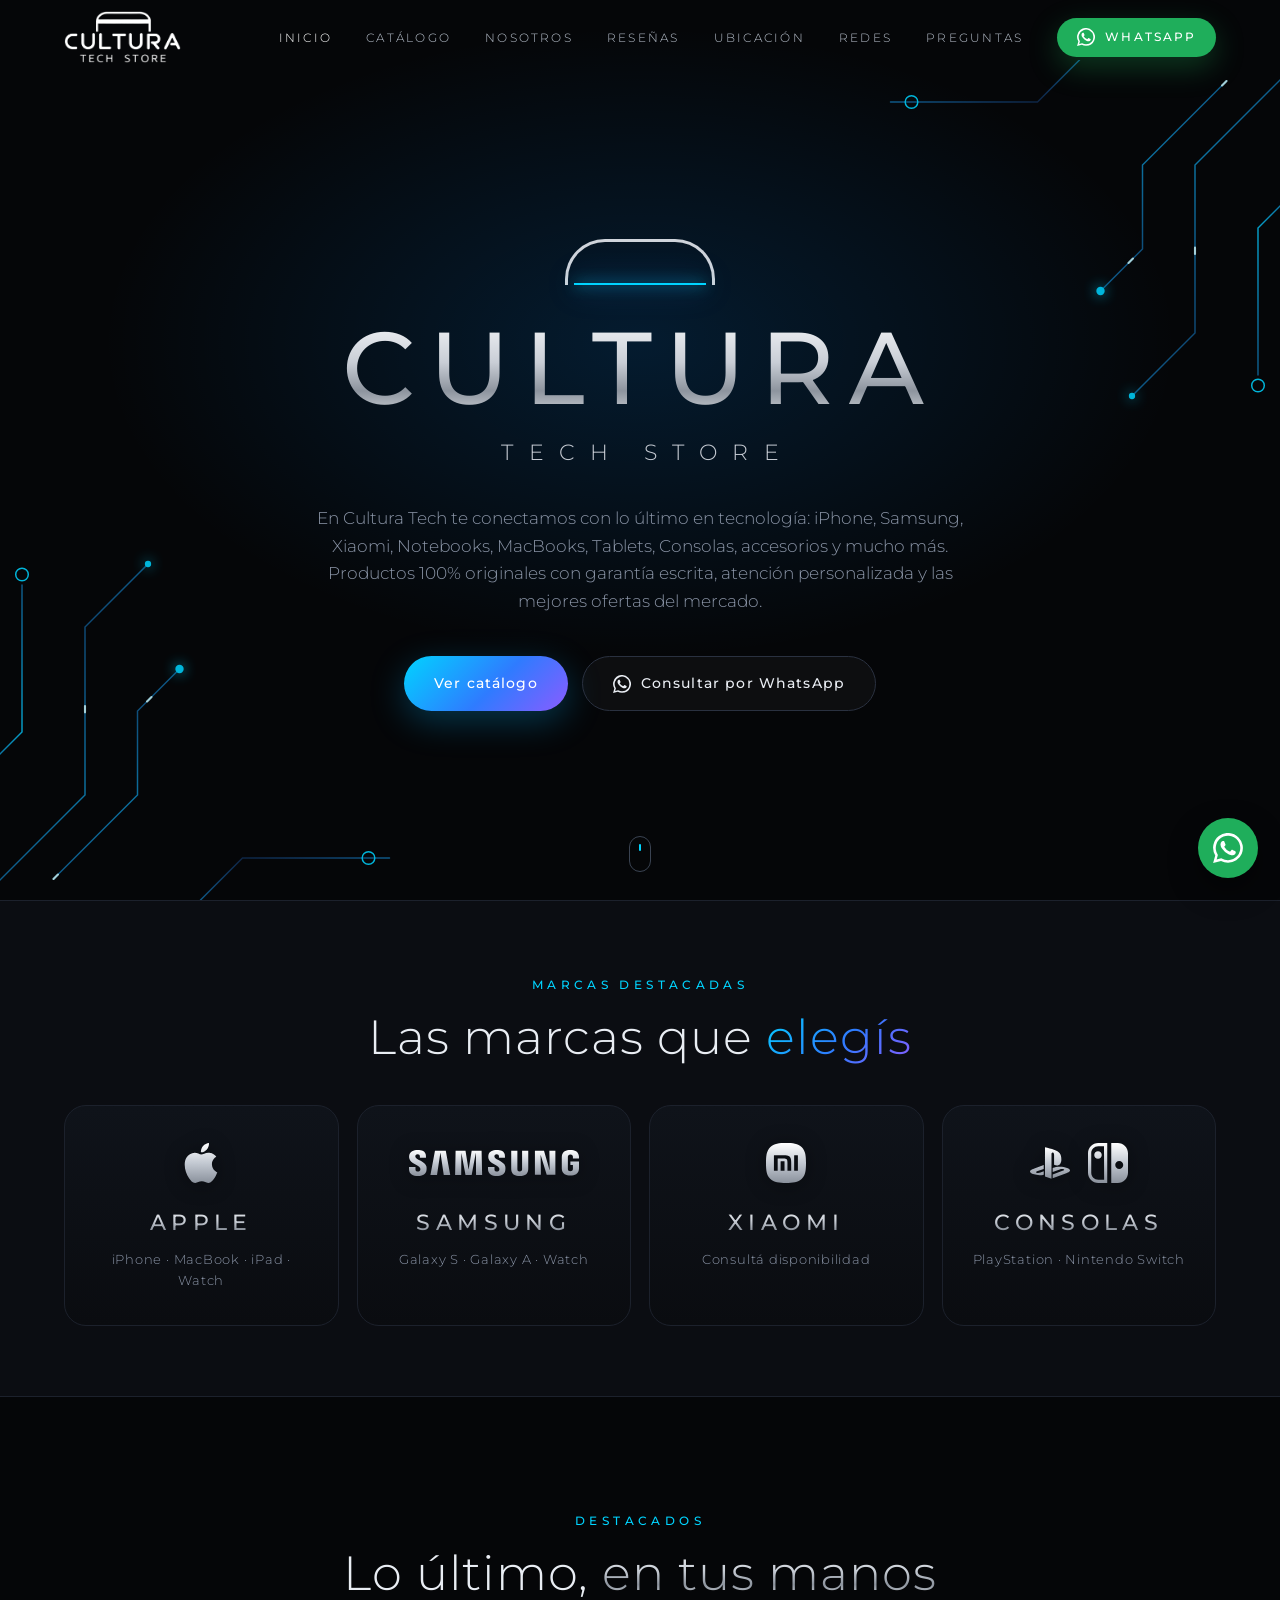
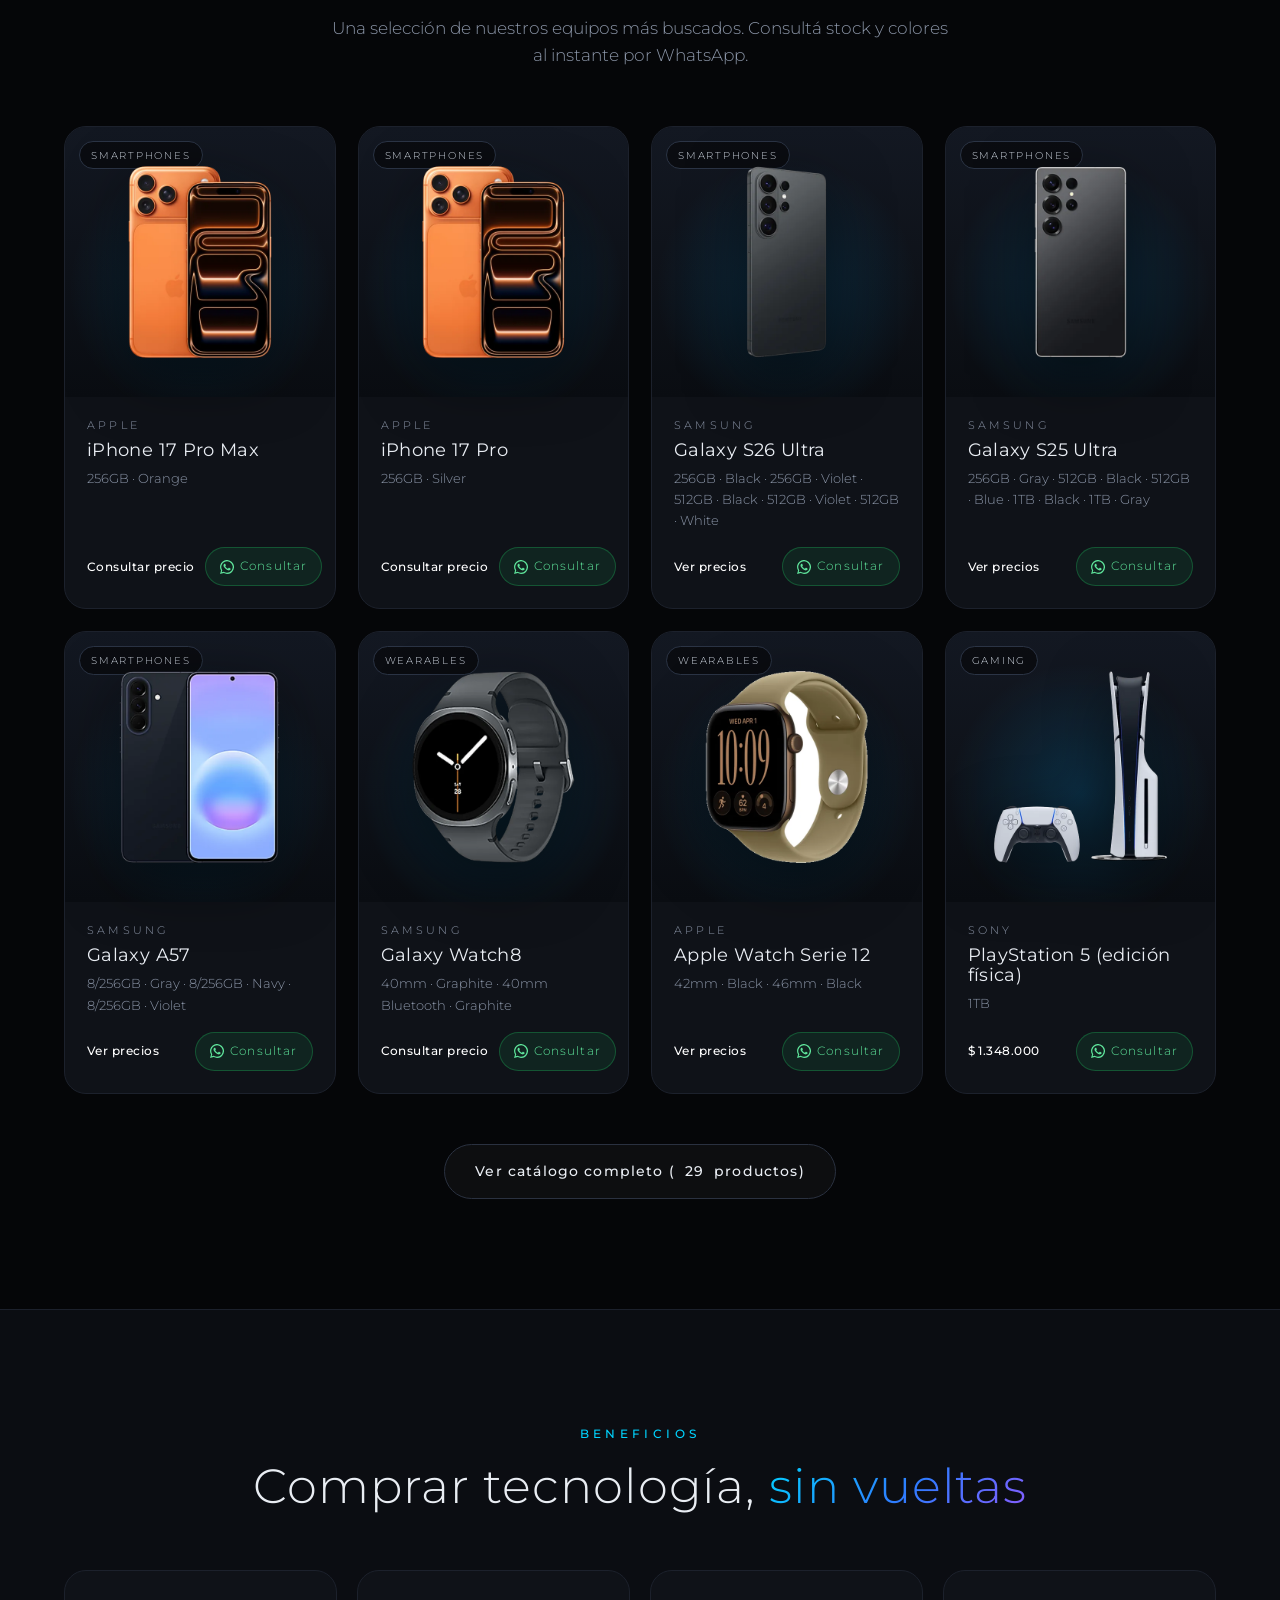
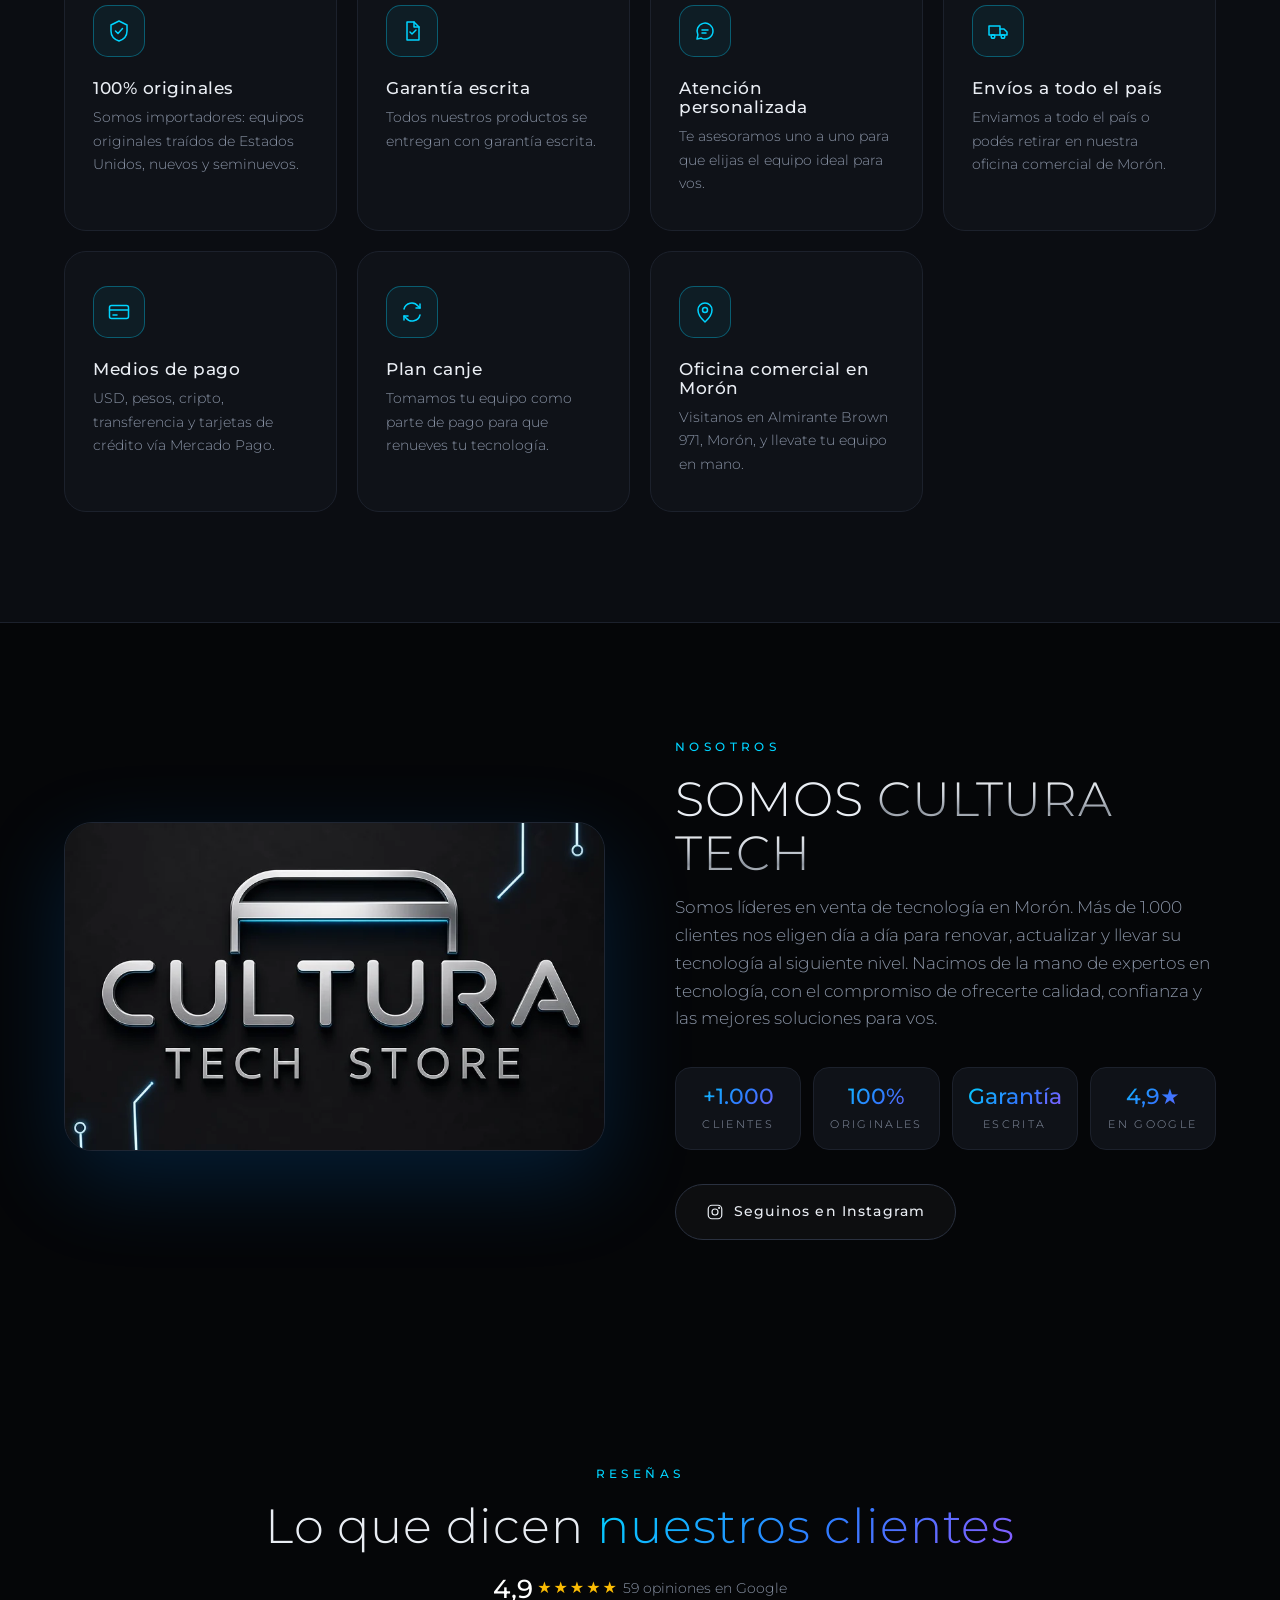
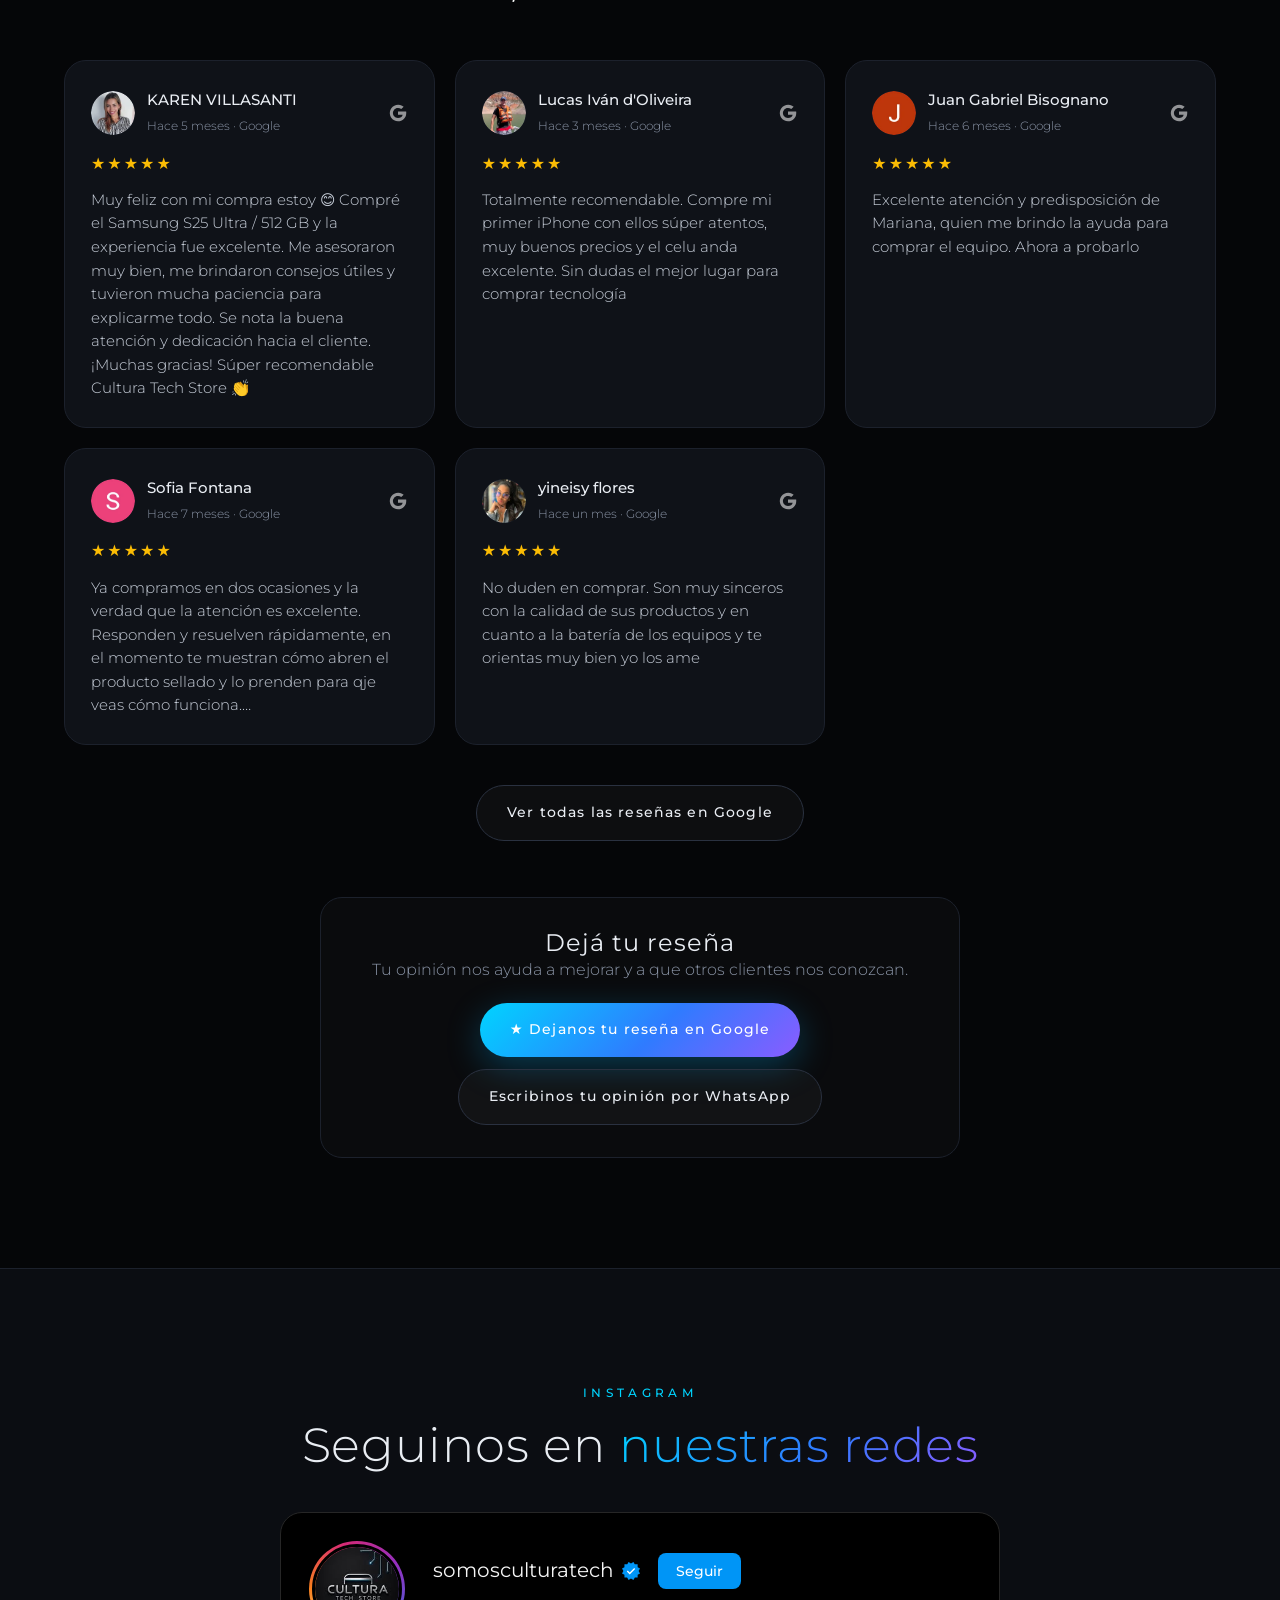
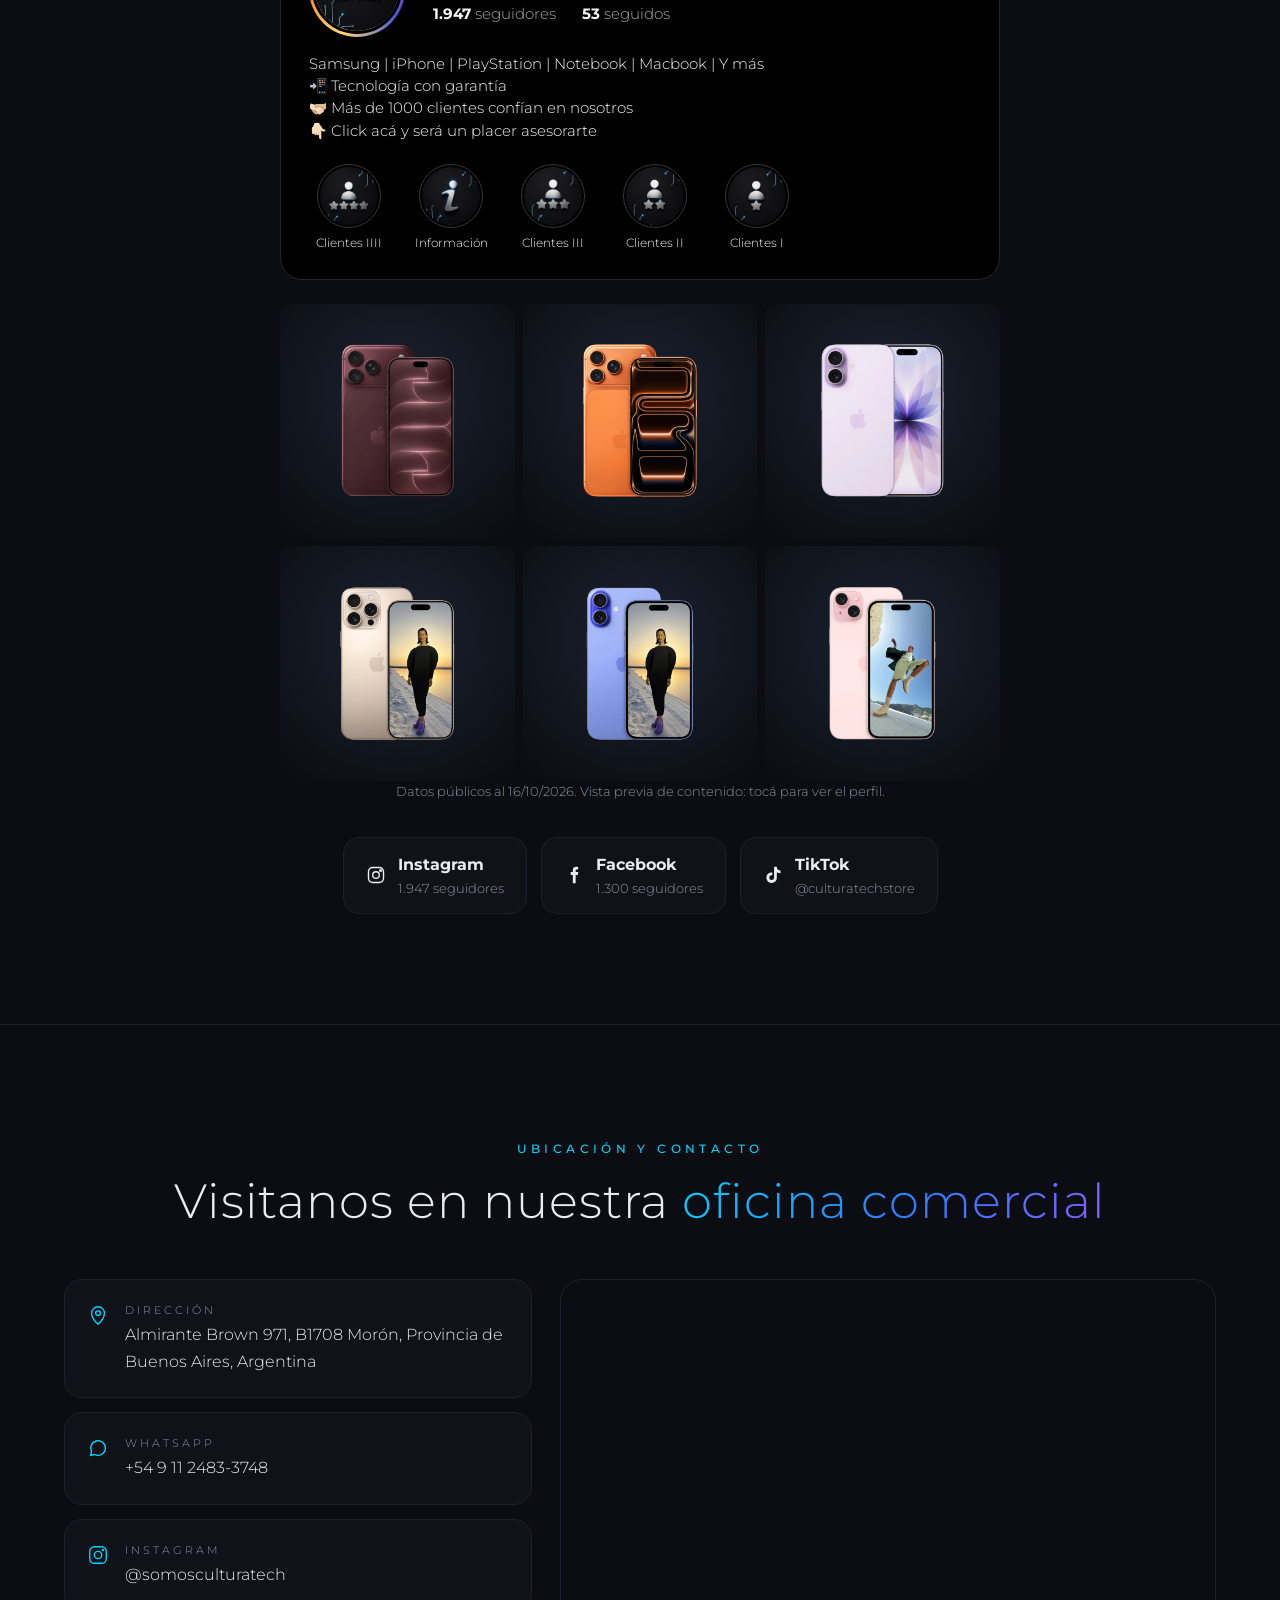
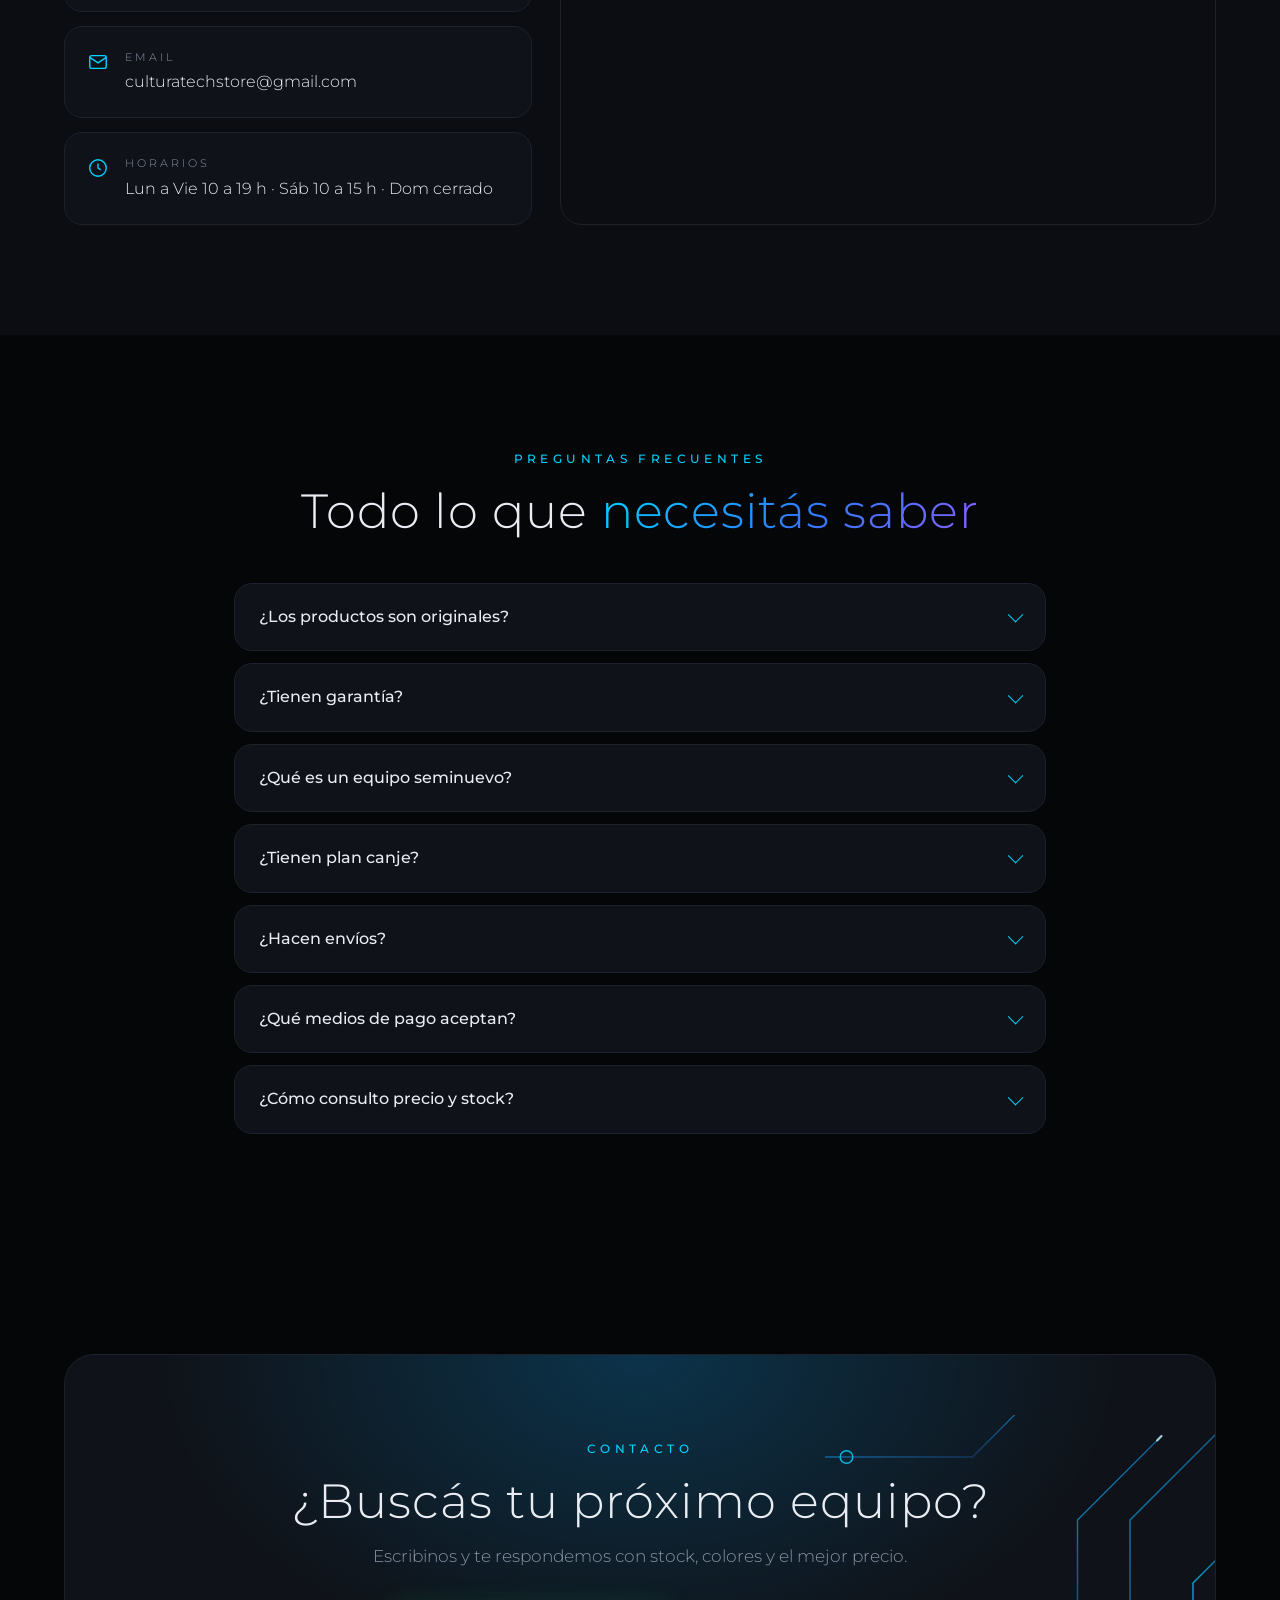
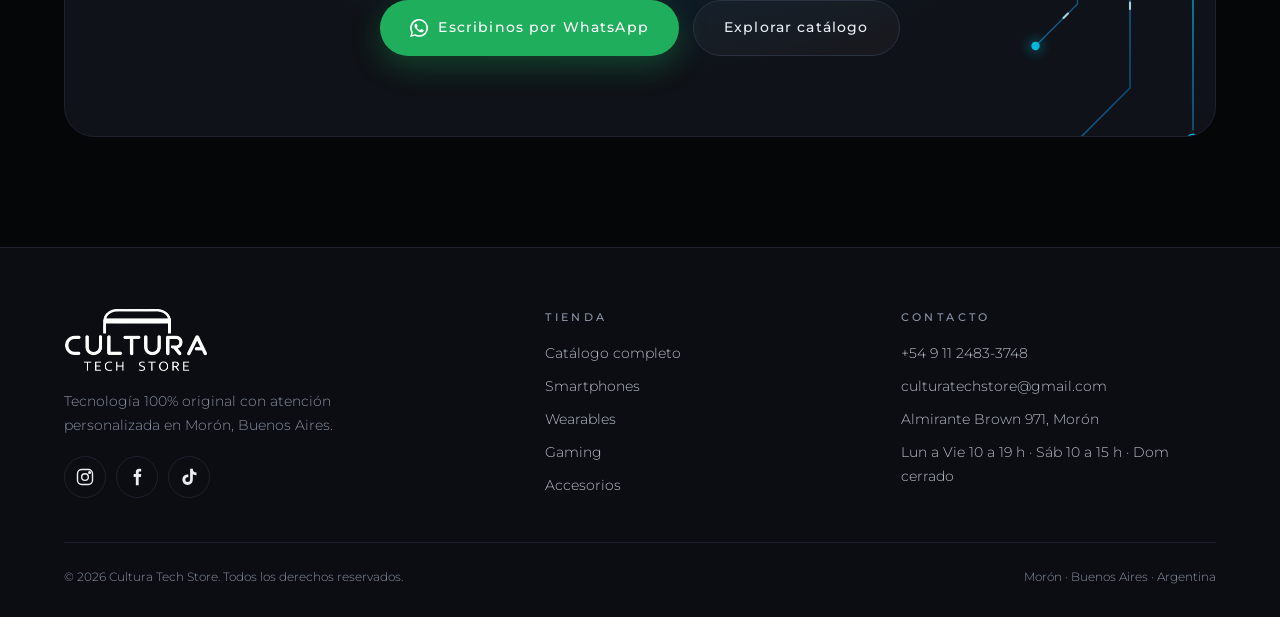
==== commit c3849b7c: "Instagram highlights: real covers" ====
--- a/index.html
+++ b/index.html
@@ -95,7 +95,7 @@
 <a class="btn igfollow" data-ig href="#" target="_blank" rel="noopener">Seguir</a></div>
 <div class="igstats" id="igstats"></div></div></div>
 <div class="igbio">Samsung | iPhone | PlayStation | Notebook | Macbook | Y más<br>📲 Tecnología con garantía<br>🫱🏻‍🫲🏼 Más de 1000 clientes confían en nosotros<br>👇🏻 Click acá y será un placer asesorarte</div>
-<div class="ighl"><a data-ig href="#" target="_blank" rel="noopener"><span><img src="assets/ig-avatar.jpg" alt="" width="150" height="150" loading="lazy"></span><small>Clientes IIII</small></a><a data-ig href="#" target="_blank" rel="noopener"><span><img src="assets/ig-avatar.jpg" alt="" width="150" height="150" loading="lazy"></span><small>Información</small></a><a data-ig href="#" target="_blank" rel="noopener"><span><img src="assets/ig-avatar.jpg" alt="" width="150" height="150" loading="lazy"></span><small>Clientes III</small></a><a data-ig href="#" target="_blank" rel="noopener"><span><img src="assets/ig-avatar.jpg" alt="" width="150" height="150" loading="lazy"></span><small>Clientes II</small></a><a data-ig href="#" target="_blank" rel="noopener"><span><img src="assets/ig-avatar.jpg" alt="" width="150" height="150" loading="lazy"></span><small>Clientes I</small></a></div></div>
+<div class="ighl"><a data-ig href="#" target="_blank" rel="noopener"><span><img src="assets/ig/hl-1.jpg" alt="" width="150" height="150" loading="lazy"></span><small>Clientes IIII</small></a><a data-ig href="#" target="_blank" rel="noopener"><span><img src="assets/ig/hl-2.jpg" alt="" width="150" height="150" loading="lazy"></span><small>Información</small></a><a data-ig href="#" target="_blank" rel="noopener"><span><img src="assets/ig/hl-3.jpg" alt="" width="150" height="150" loading="lazy"></span><small>Clientes III</small></a><a data-ig href="#" target="_blank" rel="noopener"><span><img src="assets/ig/hl-4.jpg" alt="" width="150" height="150" loading="lazy"></span><small>Clientes II</small></a><a data-ig href="#" target="_blank" rel="noopener"><span><img src="assets/ig/hl-5.jpg" alt="" width="150" height="150" loading="lazy"></span><small>Clientes I</small></a></div></div>
 <div class="iggrid" id="iggrid"></div><p class="center mut small" id="ignote"></p>
 <div class="redes" data-socials data-counts></div></div></section>
 <section id="ubicacion" style="background:var(--bg2);border-top:1px solid var(--line)"><div class="wrap"><div class="center"><span class="eyebrow">Ubicación y contacto</span><h2 class="rv">Visitanos en nuestra <span class="grad">oficina comercial</span></h2></div>
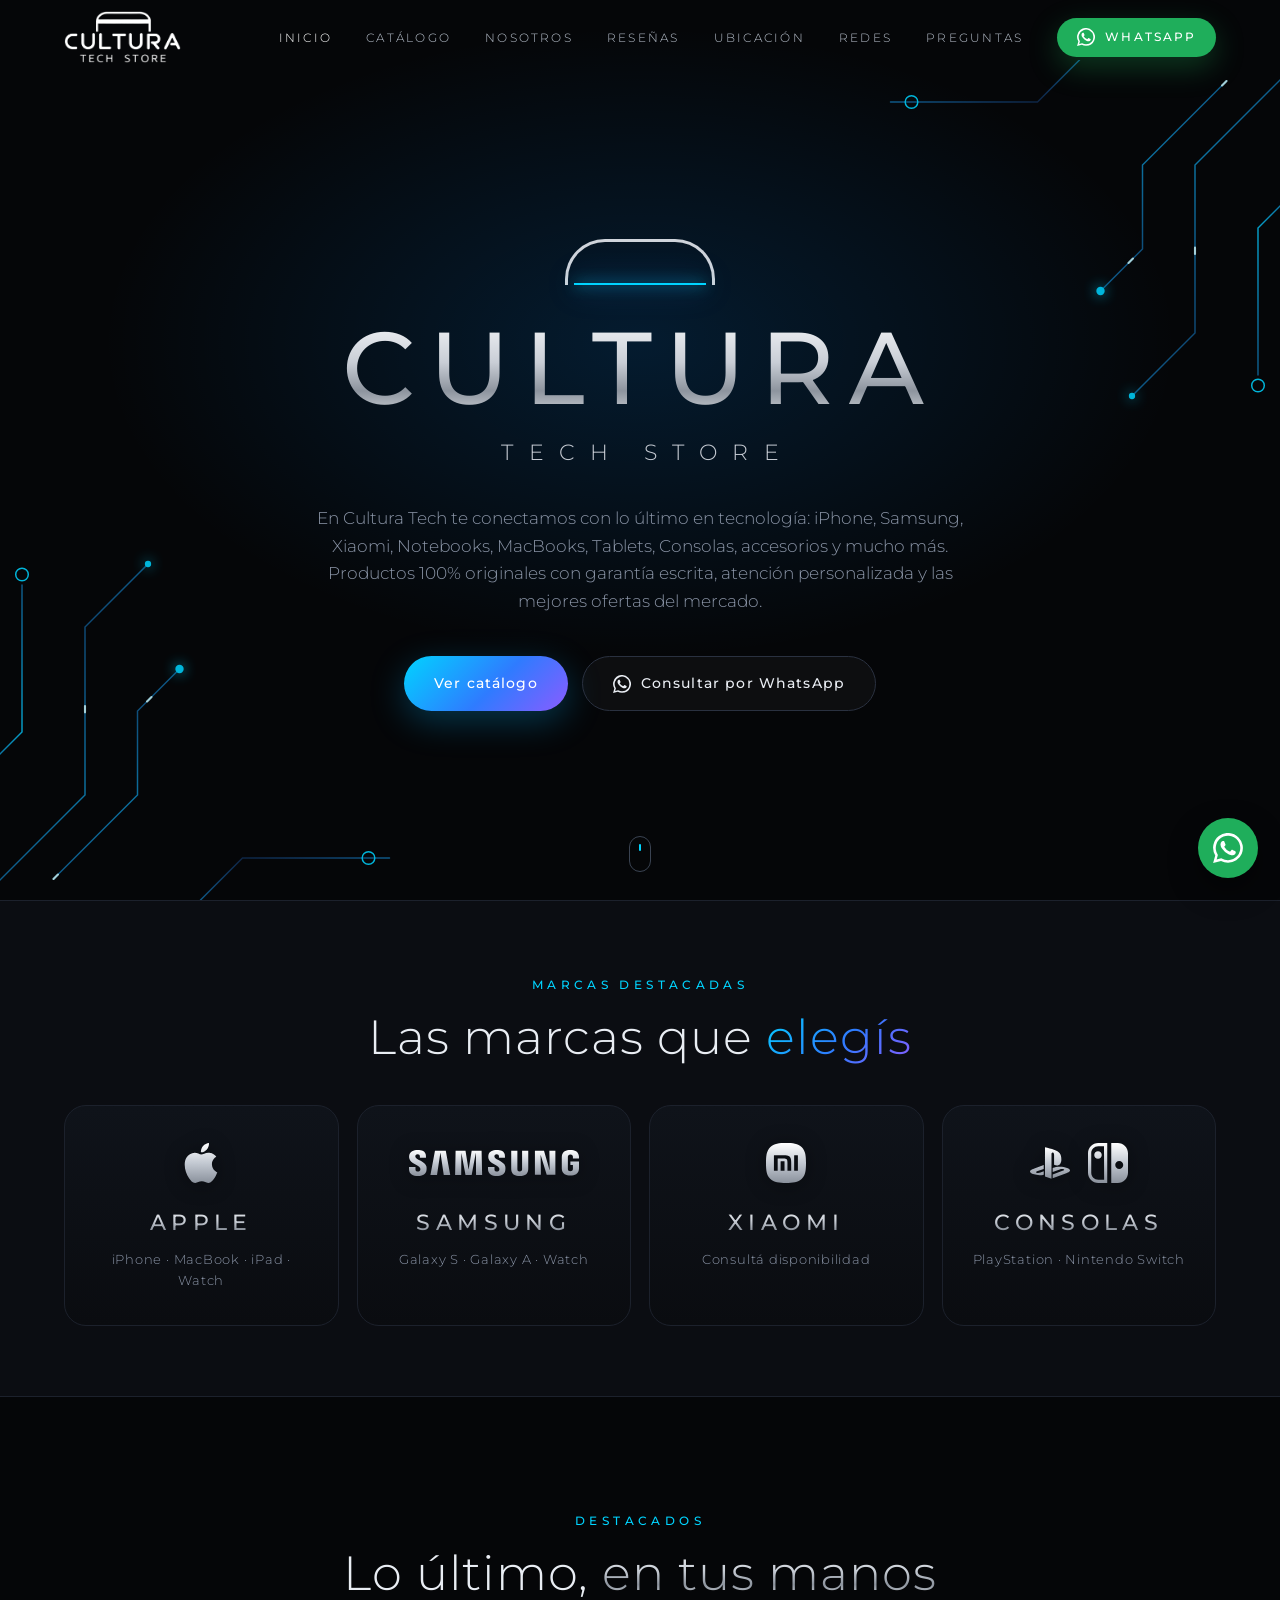
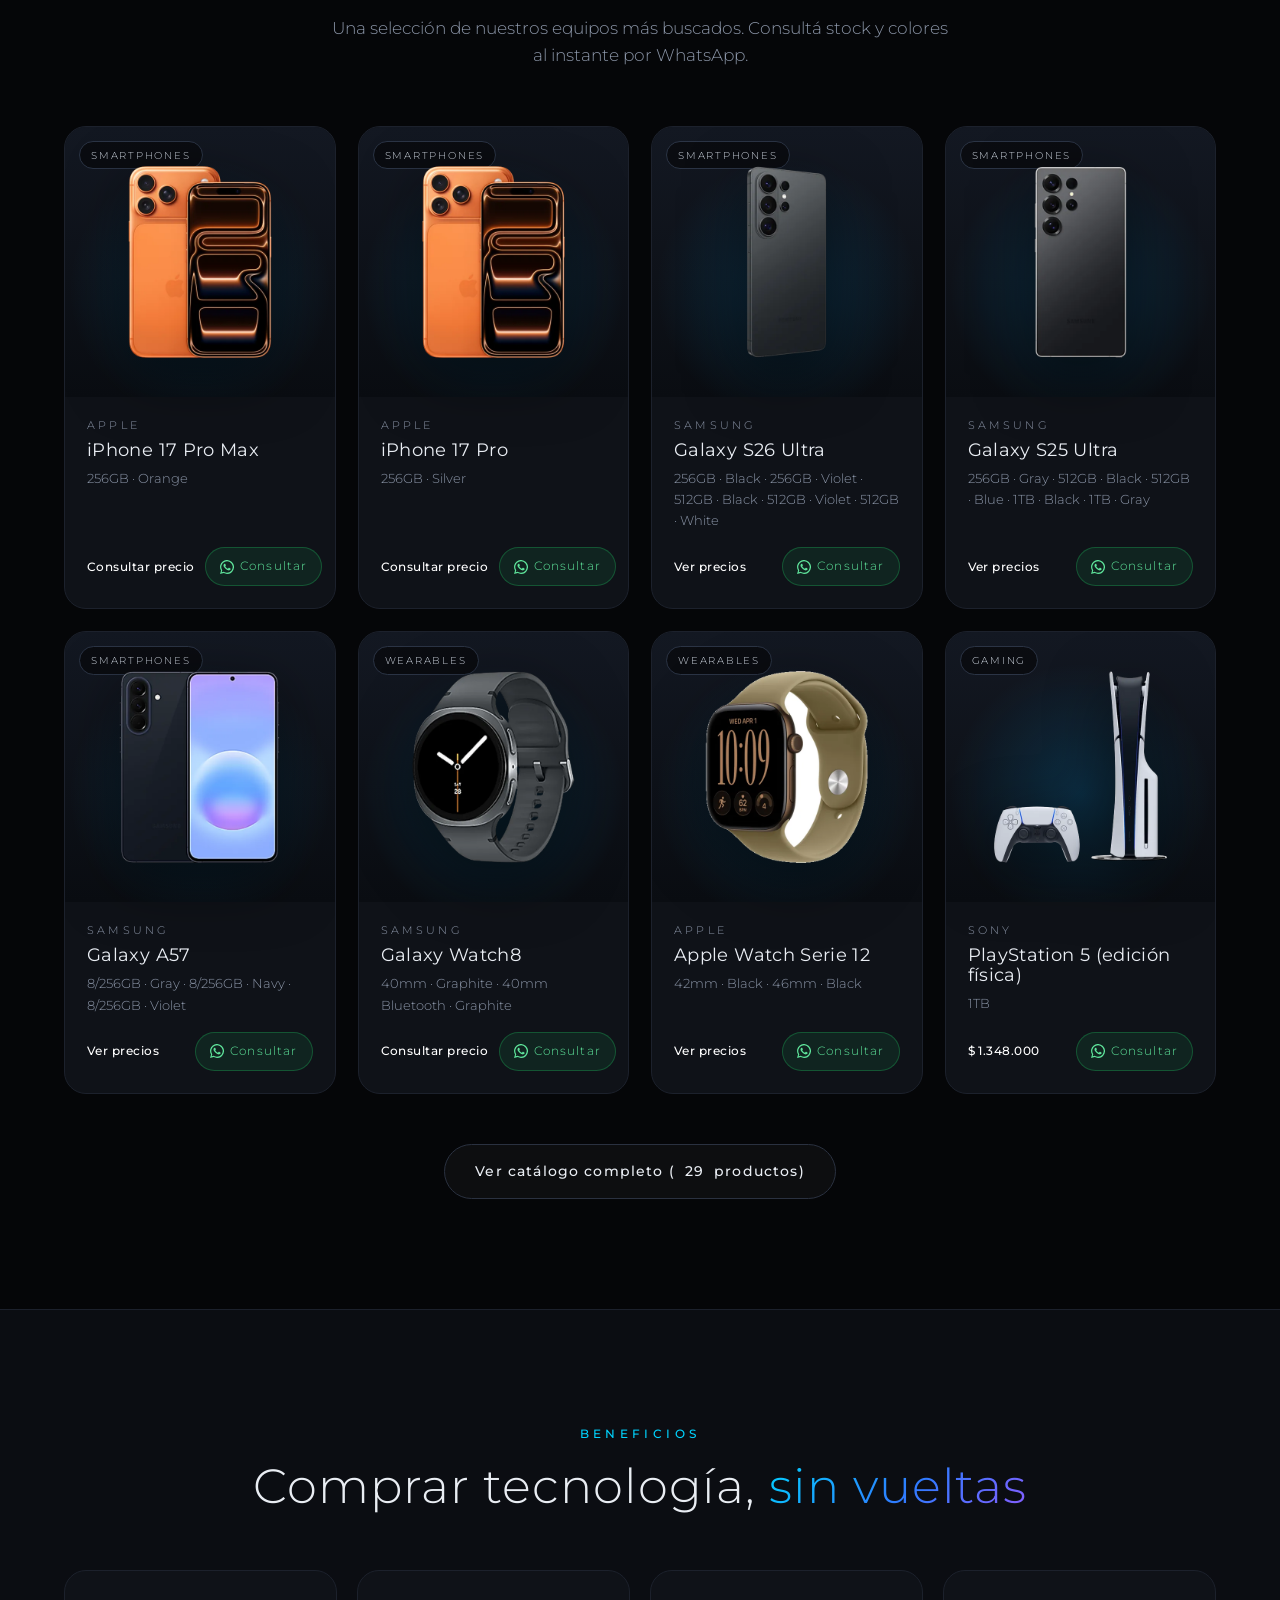
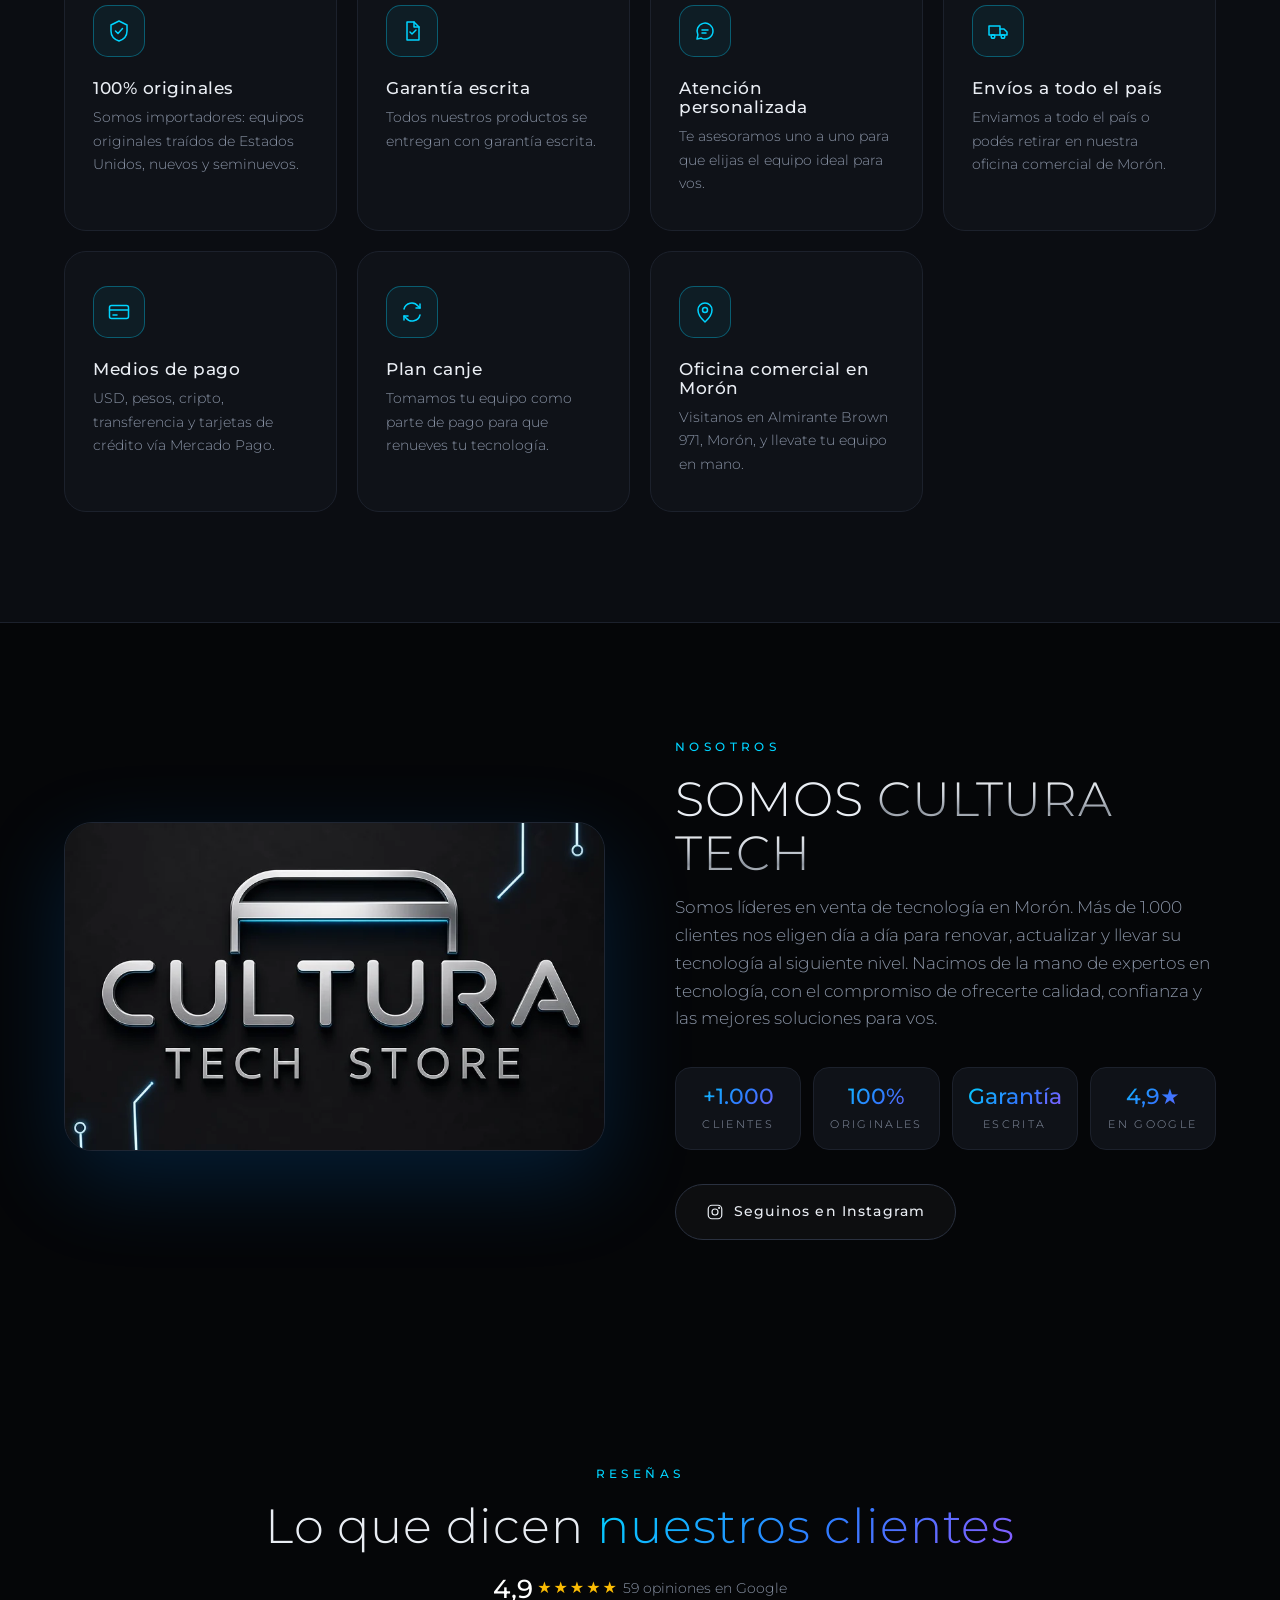
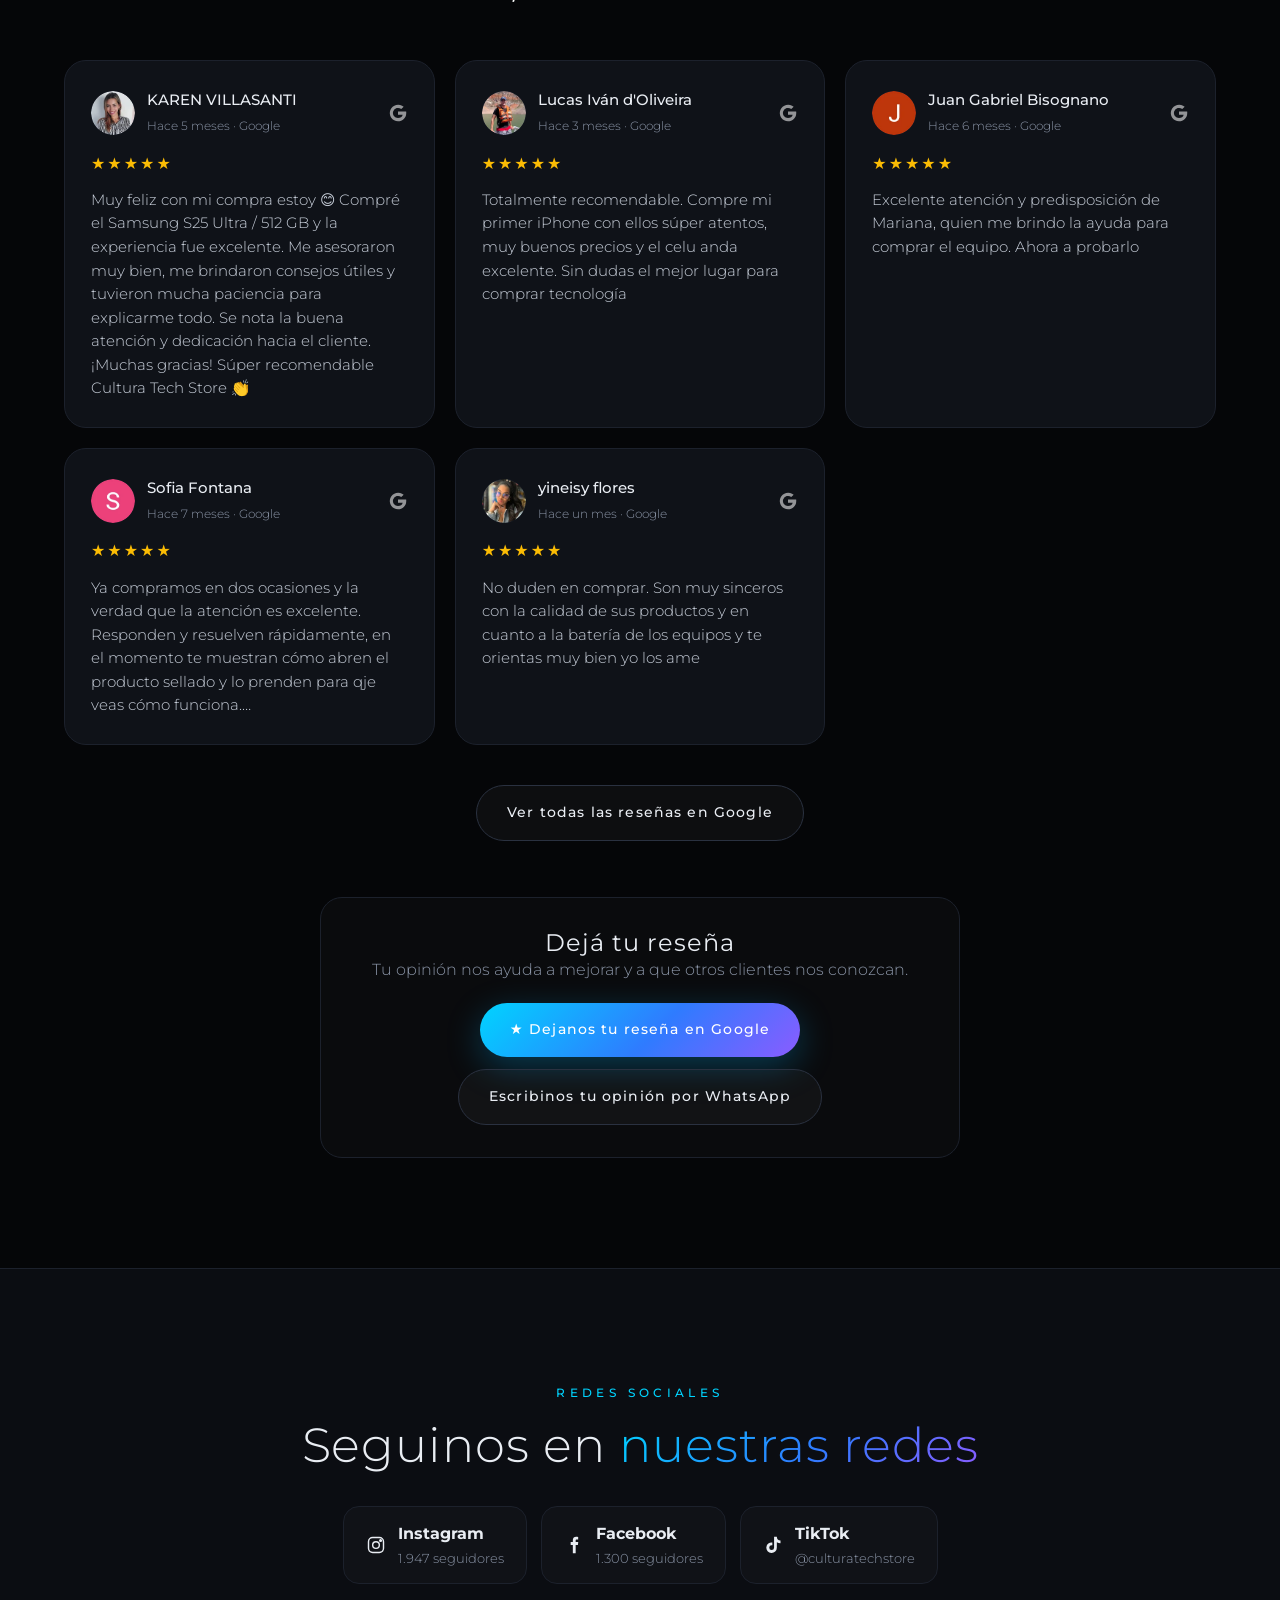
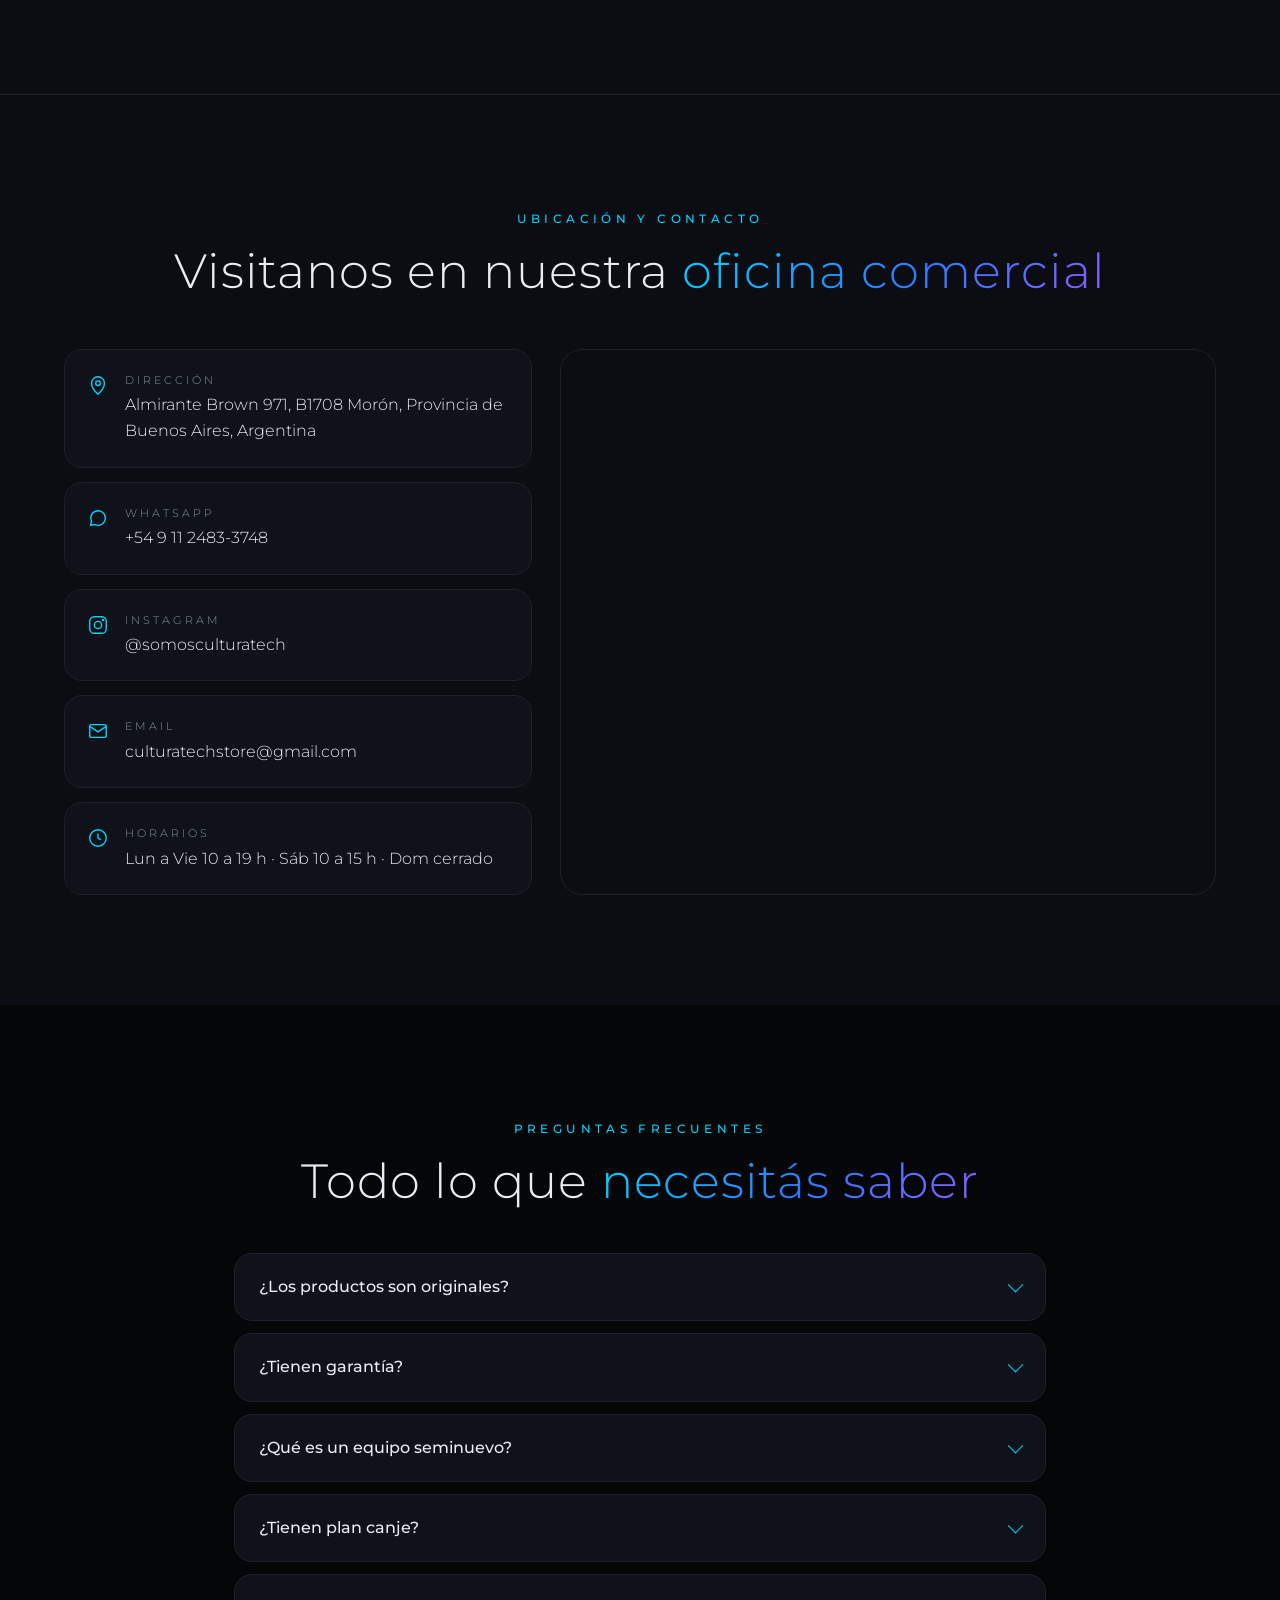
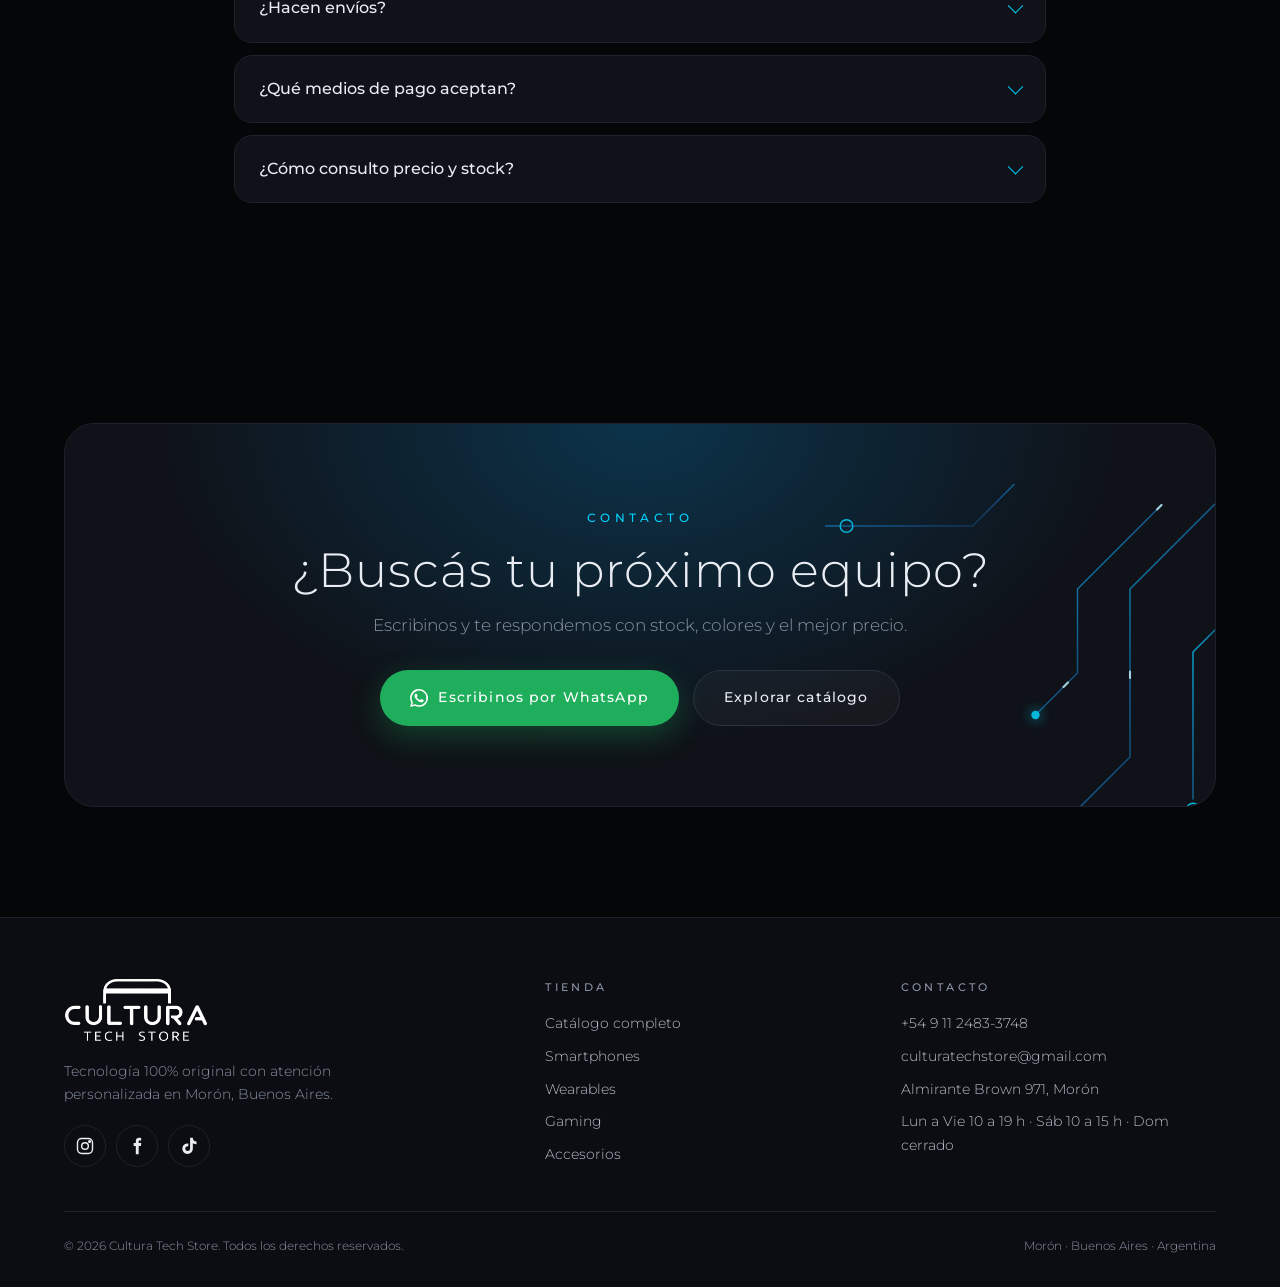
==== commit 53d219ac: "Remove Instagram profile card and grid; keep Nuestras redes strip" ====
--- a/index.html
+++ b/index.html
@@ -89,14 +89,7 @@
 <label class="hp" aria-hidden="true">No completar<input name="website" tabindex="-1" autocomplete="off"></label>
 <button class="btn" type="submit">Enviar reseña</button><p class="formmsg" id="revmsg" role="status" aria-live="polite"></p>
 <p class="mut small">Las reseñas se publican luego de ser revisadas.</p></form></div></div></section>
-<section id="instagram" style="background:var(--bg2);border-top:1px solid var(--line)"><div class="wrap"><div class="center"><span class="eyebrow">Instagram</span><h2 class="rv">Seguinos en <span class="grad">nuestras redes</span></h2></div>
-<div class="igcard rv"><div class="igtop"><a class="igring" data-ig href="#" target="_blank" rel="noopener" aria-label="Perfil de Instagram"><img class="igav" src="assets/ig-avatar.jpg" alt="Foto de perfil de somosculturatech" width="150" height="150"></a>
-<div class="iginfo"><div class="igname"><b>somosculturatech</b><svg class="igver" viewBox="0 0 40 40" aria-label="Verificado"><path fill="#0095f6" d="M19.998 3.094 14.638 0l-2.972 5.15H5.432v6.354L0 14.64 3.094 20 0 25.359l5.432 3.137v5.905h5.975L14.638 40l5.36-3.094L25.358 40l3.232-5.6h6.162v-6.01L40 25.359 36.905 20 40 14.641l-5.248-3.03v-6.46h-6.419L25.358 0l-5.36 3.094Z"/><path fill="#fff" d="M17.2 27.5 10.7 21l2.1-2.1 4.4 4.4 9.9-9.9 2.1 2.1z"/></svg>
-<a class="btn igfollow" data-ig href="#" target="_blank" rel="noopener">Seguir</a></div>
-<div class="igstats" id="igstats"></div></div></div>
-<div class="igbio">Samsung | iPhone | PlayStation | Notebook | Macbook | Y más<br>📲 Tecnología con garantía<br>🫱🏻‍🫲🏼 Más de 1000 clientes confían en nosotros<br>👇🏻 Click acá y será un placer asesorarte</div>
-<div class="ighl"><a data-ig href="#" target="_blank" rel="noopener"><span><img src="assets/ig/hl-1.jpg" alt="" width="150" height="150" loading="lazy"></span><small>Clientes IIII</small></a><a data-ig href="#" target="_blank" rel="noopener"><span><img src="assets/ig/hl-2.jpg" alt="" width="150" height="150" loading="lazy"></span><small>Información</small></a><a data-ig href="#" target="_blank" rel="noopener"><span><img src="assets/ig/hl-3.jpg" alt="" width="150" height="150" loading="lazy"></span><small>Clientes III</small></a><a data-ig href="#" target="_blank" rel="noopener"><span><img src="assets/ig/hl-4.jpg" alt="" width="150" height="150" loading="lazy"></span><small>Clientes II</small></a><a data-ig href="#" target="_blank" rel="noopener"><span><img src="assets/ig/hl-5.jpg" alt="" width="150" height="150" loading="lazy"></span><small>Clientes I</small></a></div></div>
-<div class="iggrid" id="iggrid"></div><p class="center mut small" id="ignote"></p>
+<section id="instagram" style="background:var(--bg2);border-top:1px solid var(--line)"><div class="wrap"><div class="center"><span class="eyebrow">Redes sociales</span><h2 class="rv">Seguinos en <span class="grad">nuestras redes</span></h2></div>
 <div class="redes" data-socials data-counts></div></div></section>
 <section id="ubicacion" style="background:var(--bg2);border-top:1px solid var(--line)"><div class="wrap"><div class="center"><span class="eyebrow">Ubicación y contacto</span><h2 class="rv">Visitanos en nuestra <span class="grad">oficina comercial</span></h2></div>
 <div class="loc"><div class="info">
--- a/css/styles.css
+++ b/css/styles.css
@@ -204,32 +204,7 @@
 .stars-in input:checked~label,.stars-in label:hover,.stars-in label:hover~label{color:#f5c518}
 .stars-in input:focus-visible+label{outline:2px solid var(--c1)}
 .formmsg{min-height:1.2em;color:var(--c1)}
-.igcard{display:flex;align-items:center;gap:24px;max-width:720px;margin:40px auto 24px;padding:24px;border:1px solid var(--line);border-radius:22px;background:rgba(255,255,255,.02)}
-.igav{width:84px;height:84px;border-radius:50%;padding:3px;background:linear-gradient(45deg,#f9a825,#e91e63,#8e24aa)}
-.iginfo{flex:1}.iginfo b{font-size:1.1rem}.igstats{display:flex;gap:18px;margin:6px 0;color:var(--mut);font-size:.9rem}.igstats b{color:#fff;font-size:inherit}.iginfo p{color:var(--mut);font-size:.88rem;margin:0}
-.iggrid{display:grid;grid-template-columns:repeat(3,1fr);gap:8px;max-width:720px;margin:auto}
-.igpost{aspect-ratio:1;border-radius:12px;overflow:hidden;background:radial-gradient(circle at 50% 40%,#1b2230,#0a0c10);display:flex;align-items:center;justify-content:center}
-.igpost img{width:78%;height:78%;object-fit:contain;transition:.4s}.igpost:hover img{transform:scale(1.07)}
 .pays{margin:0;padding-left:20px;color:var(--mut);line-height:1.9}.faq .note{margin-top:8px}
-@media(max-width:640px){.igcard{flex-direction:column;text-align:center}.igstats{justify-content:center}.revform-wrap{padding:22px}}
 .bens{grid-template-columns:repeat(4,1fr)!important}
 @media(max-width:1000px){.bens{grid-template-columns:repeat(2,1fr)!important}}
 @media(max-width:520px){.bens{grid-template-columns:1fr!important}}
-/* IG profile header */
-.igcard{display:block!important;max-width:720px;background:#000!important;border-color:#262626!important;padding:28px 28px 22px!important;text-align:left!important}
-.igtop{display:flex;align-items:center;gap:28px}
-.igring{flex:none;width:96px;height:96px;border-radius:50%;padding:3px;background:conic-gradient(from 200deg,#feda75,#fa7e1e,#d62976,#962fbf,#4f5bd5,#feda75);display:block}
-.igring .igav{width:100%;height:100%;border-radius:50%;border:3px solid #000;object-fit:cover;padding:0;background:#000;display:block}
-.igname{display:flex;align-items:center;gap:8px;flex-wrap:wrap}.igname b{font-size:1.25rem;font-weight:400;color:#f5f5f5}
-.igver{width:18px;height:18px}
-.igfollow{padding:7px 18px!important;border-radius:8px!important;background:#0095f6!important;box-shadow:none!important;font-size:.85rem!important;letter-spacing:0!important;text-transform:none!important;margin-left:10px}
-.igstats{display:flex;gap:26px;margin:12px 0 0!important;font-size:.95rem!important;color:#a8a8a8!important;justify-content:flex-start!important}.igstats b{color:#f5f5f5}
-.igbio{margin-top:16px;font-size:.92rem;line-height:1.5;color:#f5f5f5}
-.ighl{display:flex;gap:22px;margin-top:22px;overflow-x:auto;padding-bottom:4px}
-.ighl a{display:flex;flex-direction:column;align-items:center;gap:6px;flex:none;width:72px;color:#f5f5f5;text-decoration:none}
-.ighl span{width:64px;height:64px;border-radius:50%;padding:2px;border:1px solid #363636;display:block}
-.ighl img{width:100%;height:100%;border-radius:50%;object-fit:cover;display:block}
-.ighl small{font-size:.72rem;white-space:nowrap;overflow:hidden;text-overflow:ellipsis;max-width:72px}
-@media(max-width:640px){.igcard{text-align:left!important}.igtop{gap:18px}.igring{width:80px;height:80px}.igname b{font-size:1.05rem}.igfollow{margin-left:0}.igstats{gap:18px}.ighl{gap:14px}}
-.igstats span{white-space:nowrap}.ighl a{width:80px}.ighl small{max-width:80px}
-@media(max-width:640px){.igstats{font-size:.82rem!important;gap:14px}}
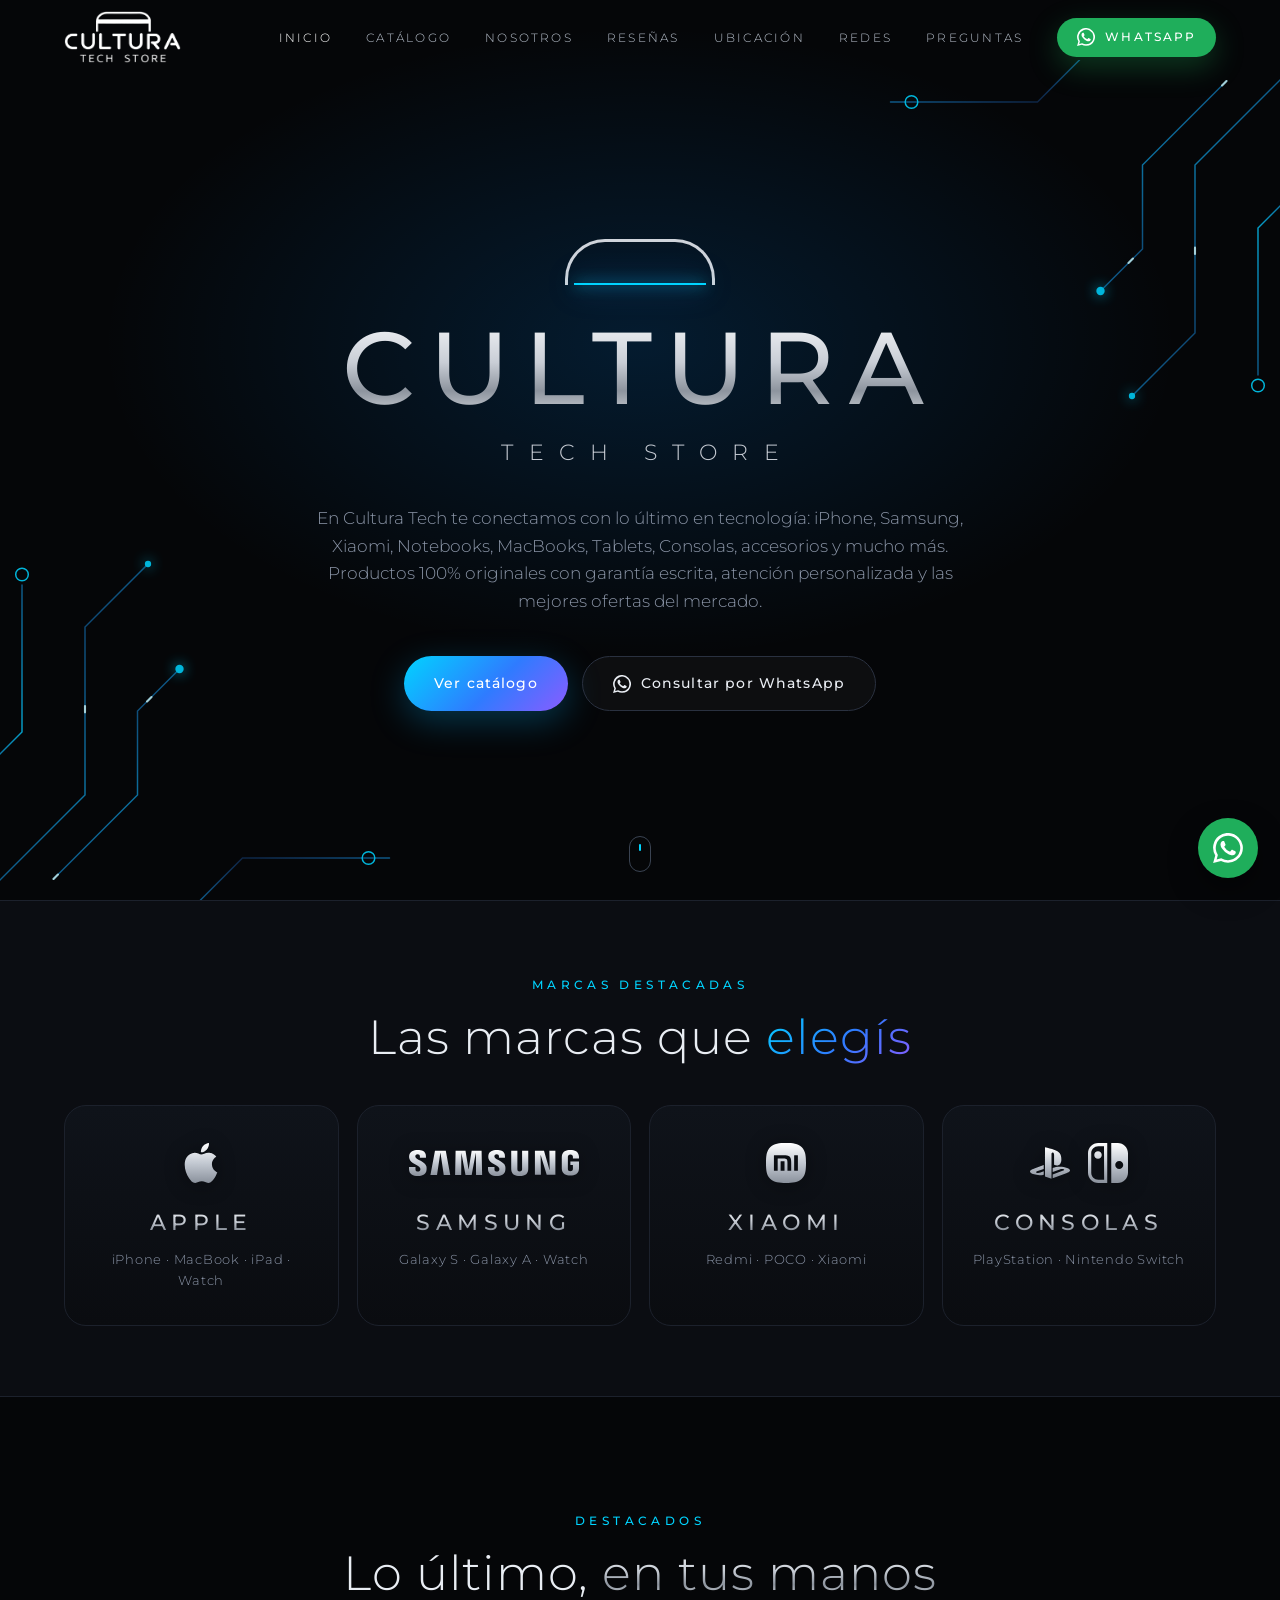
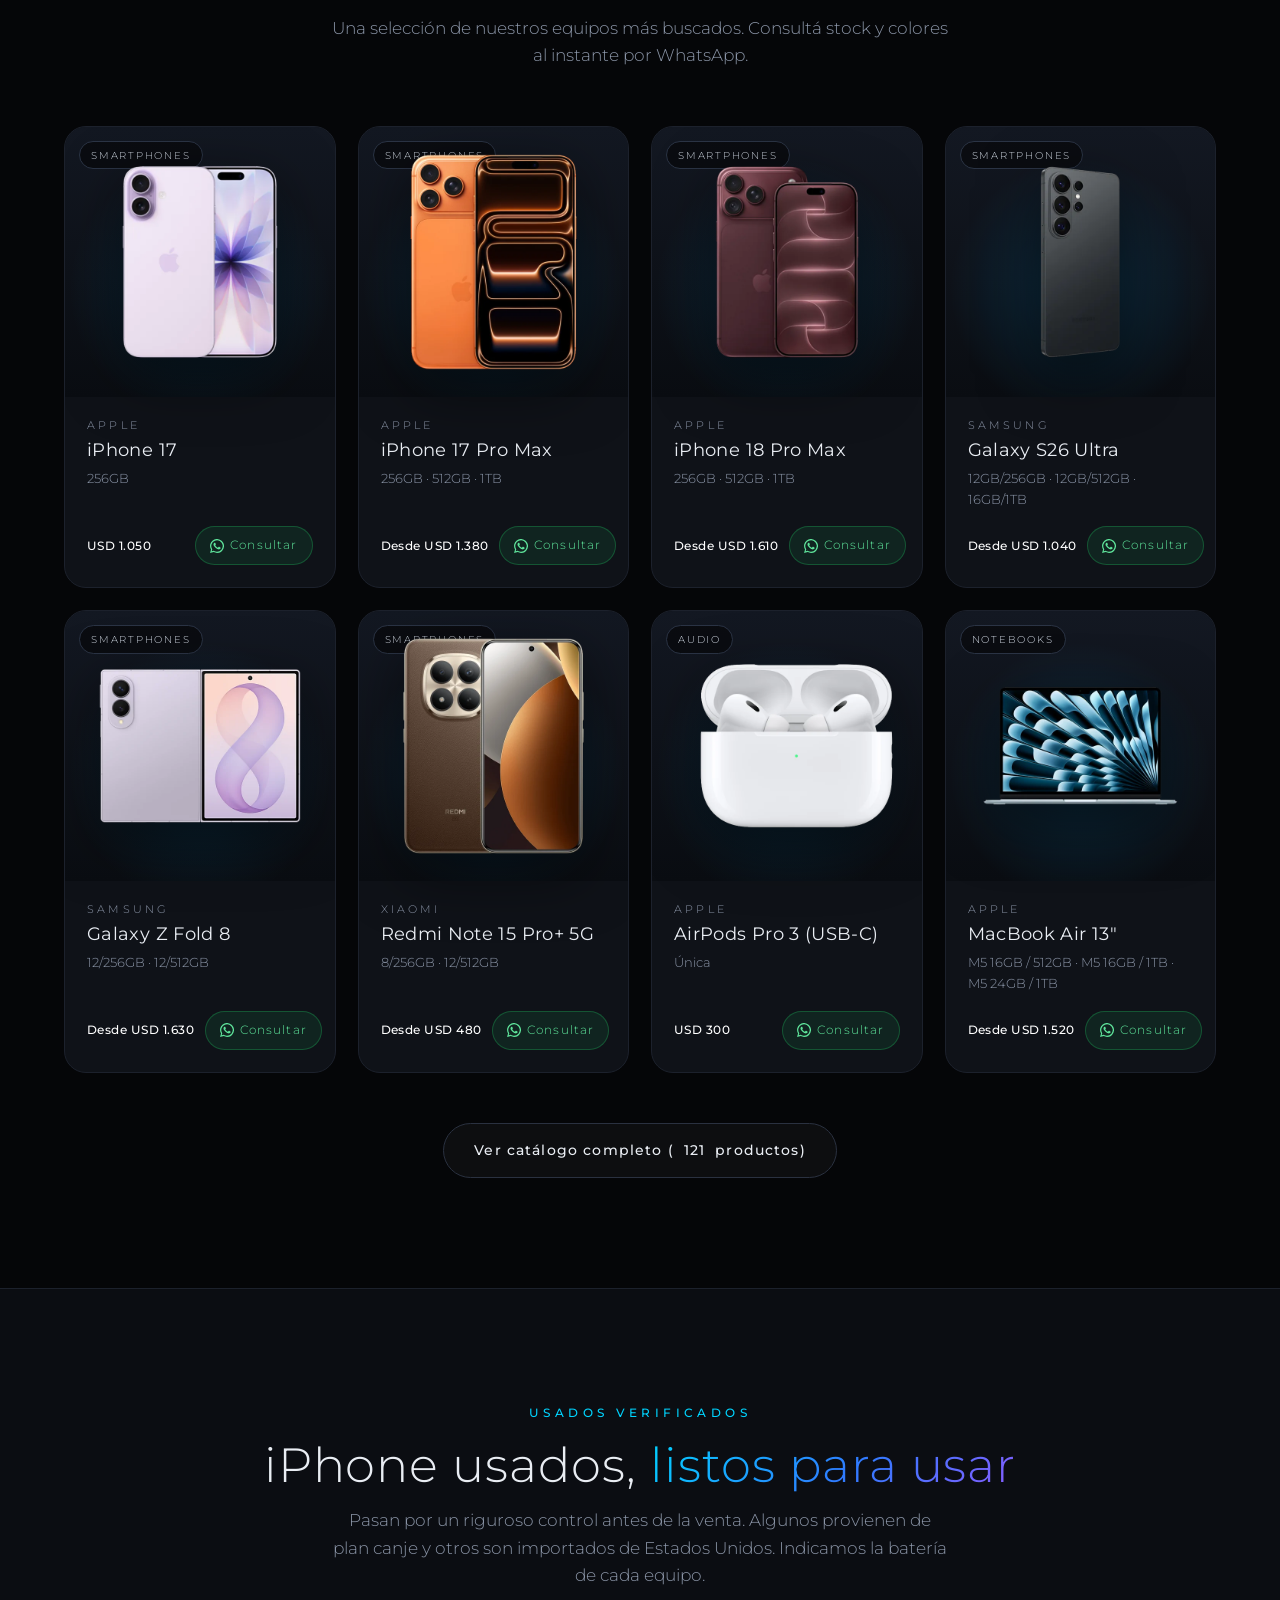
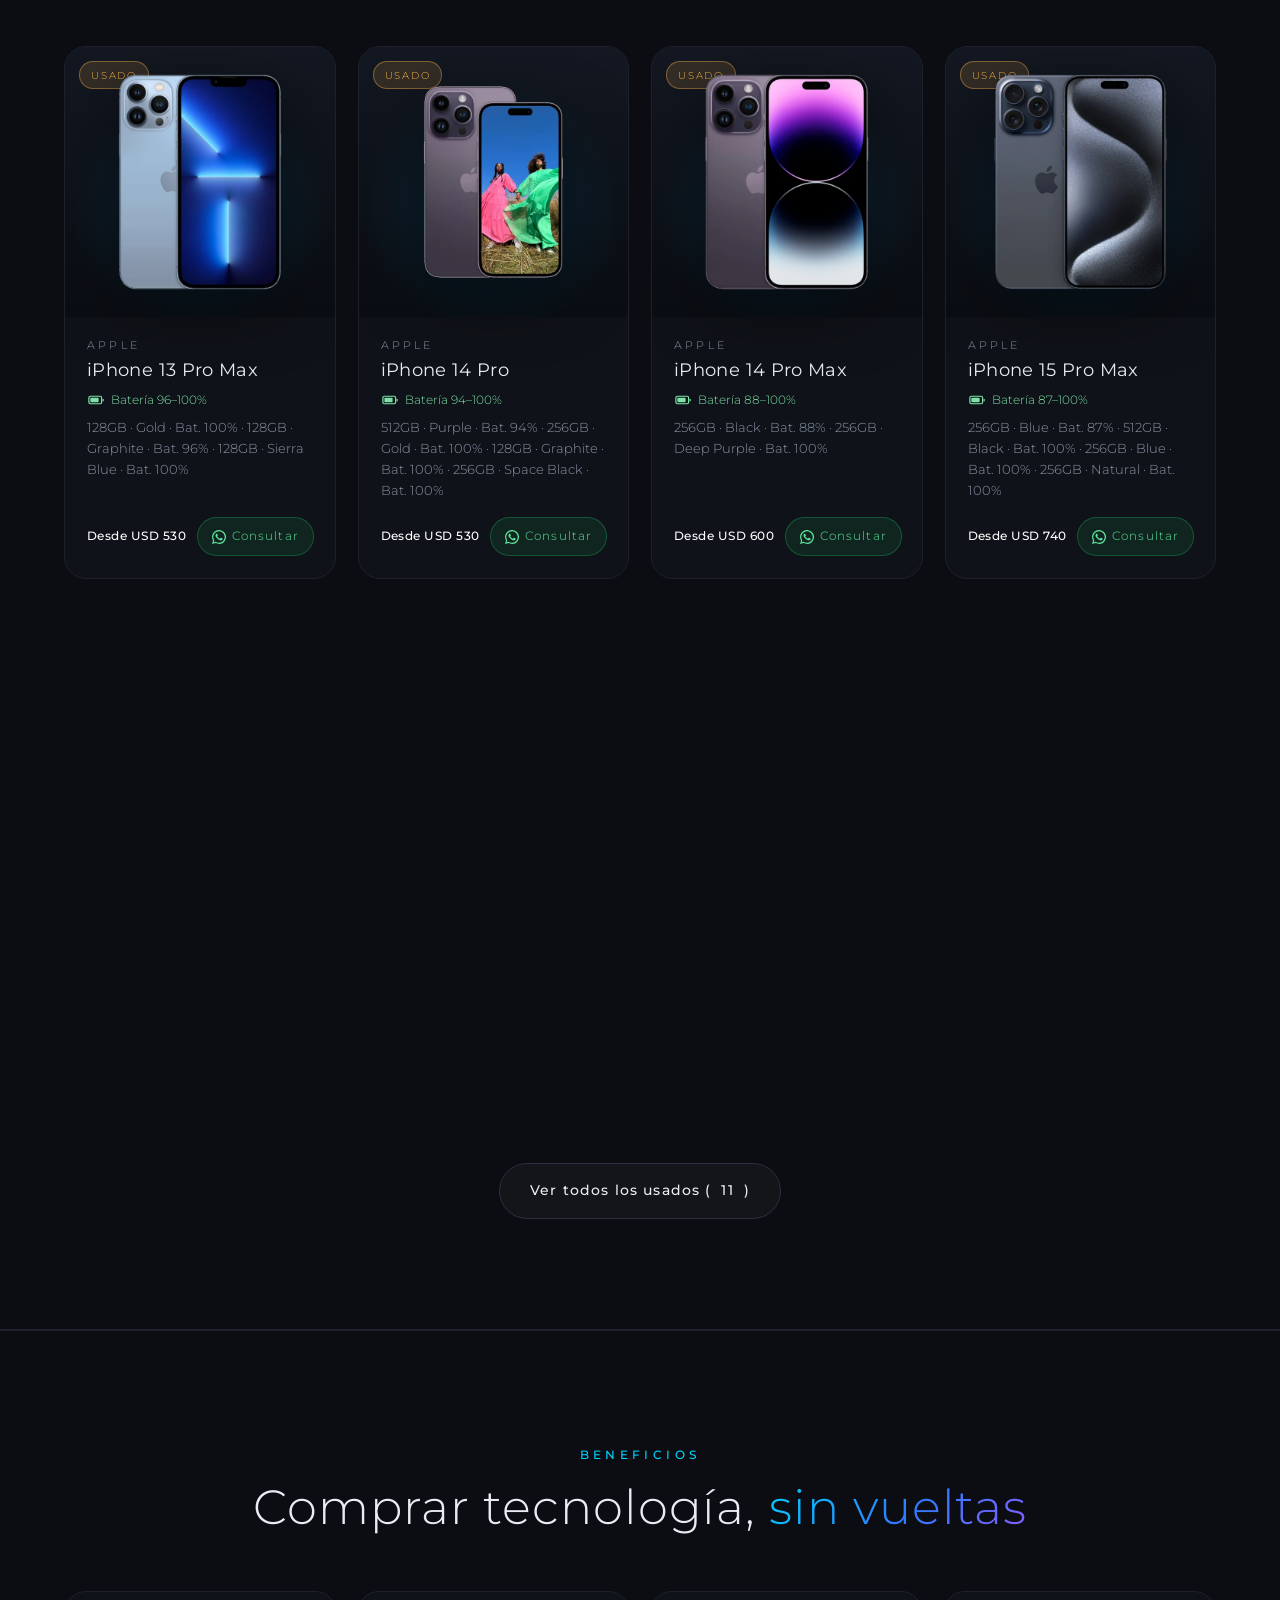
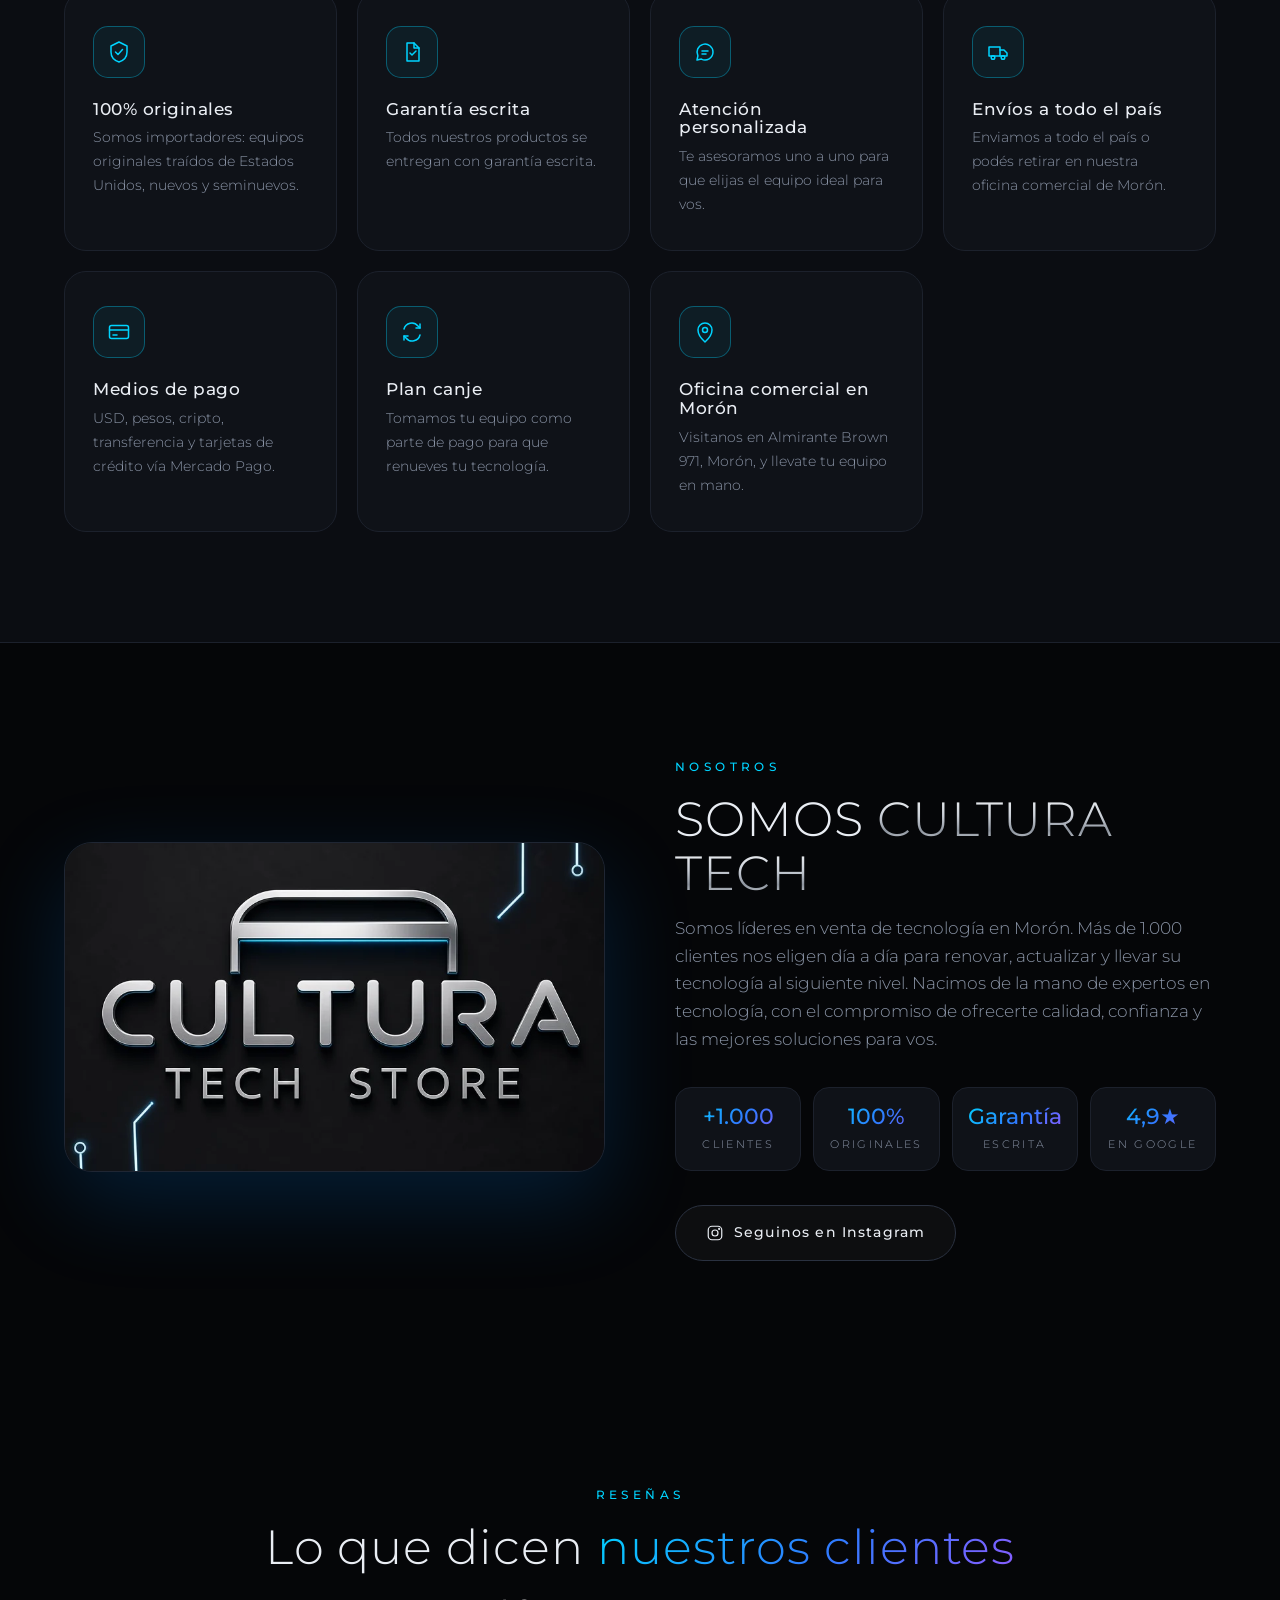
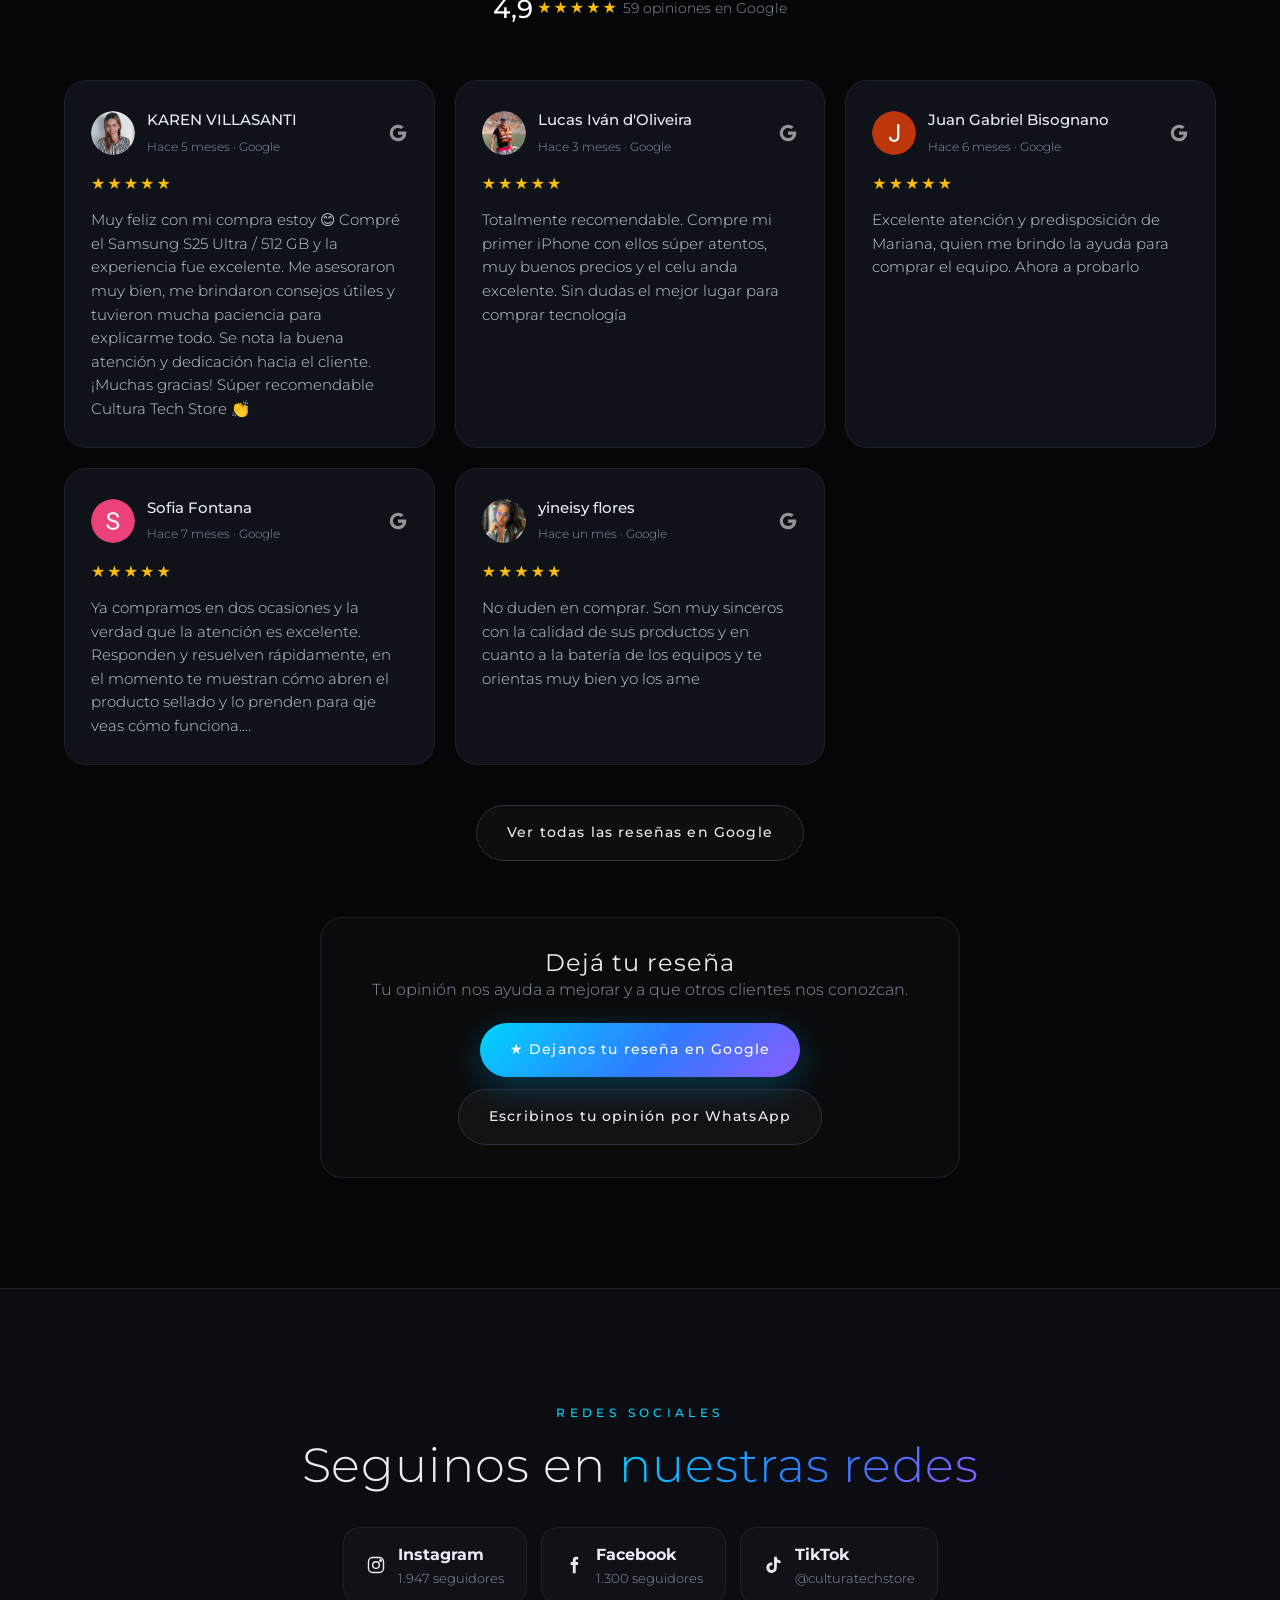
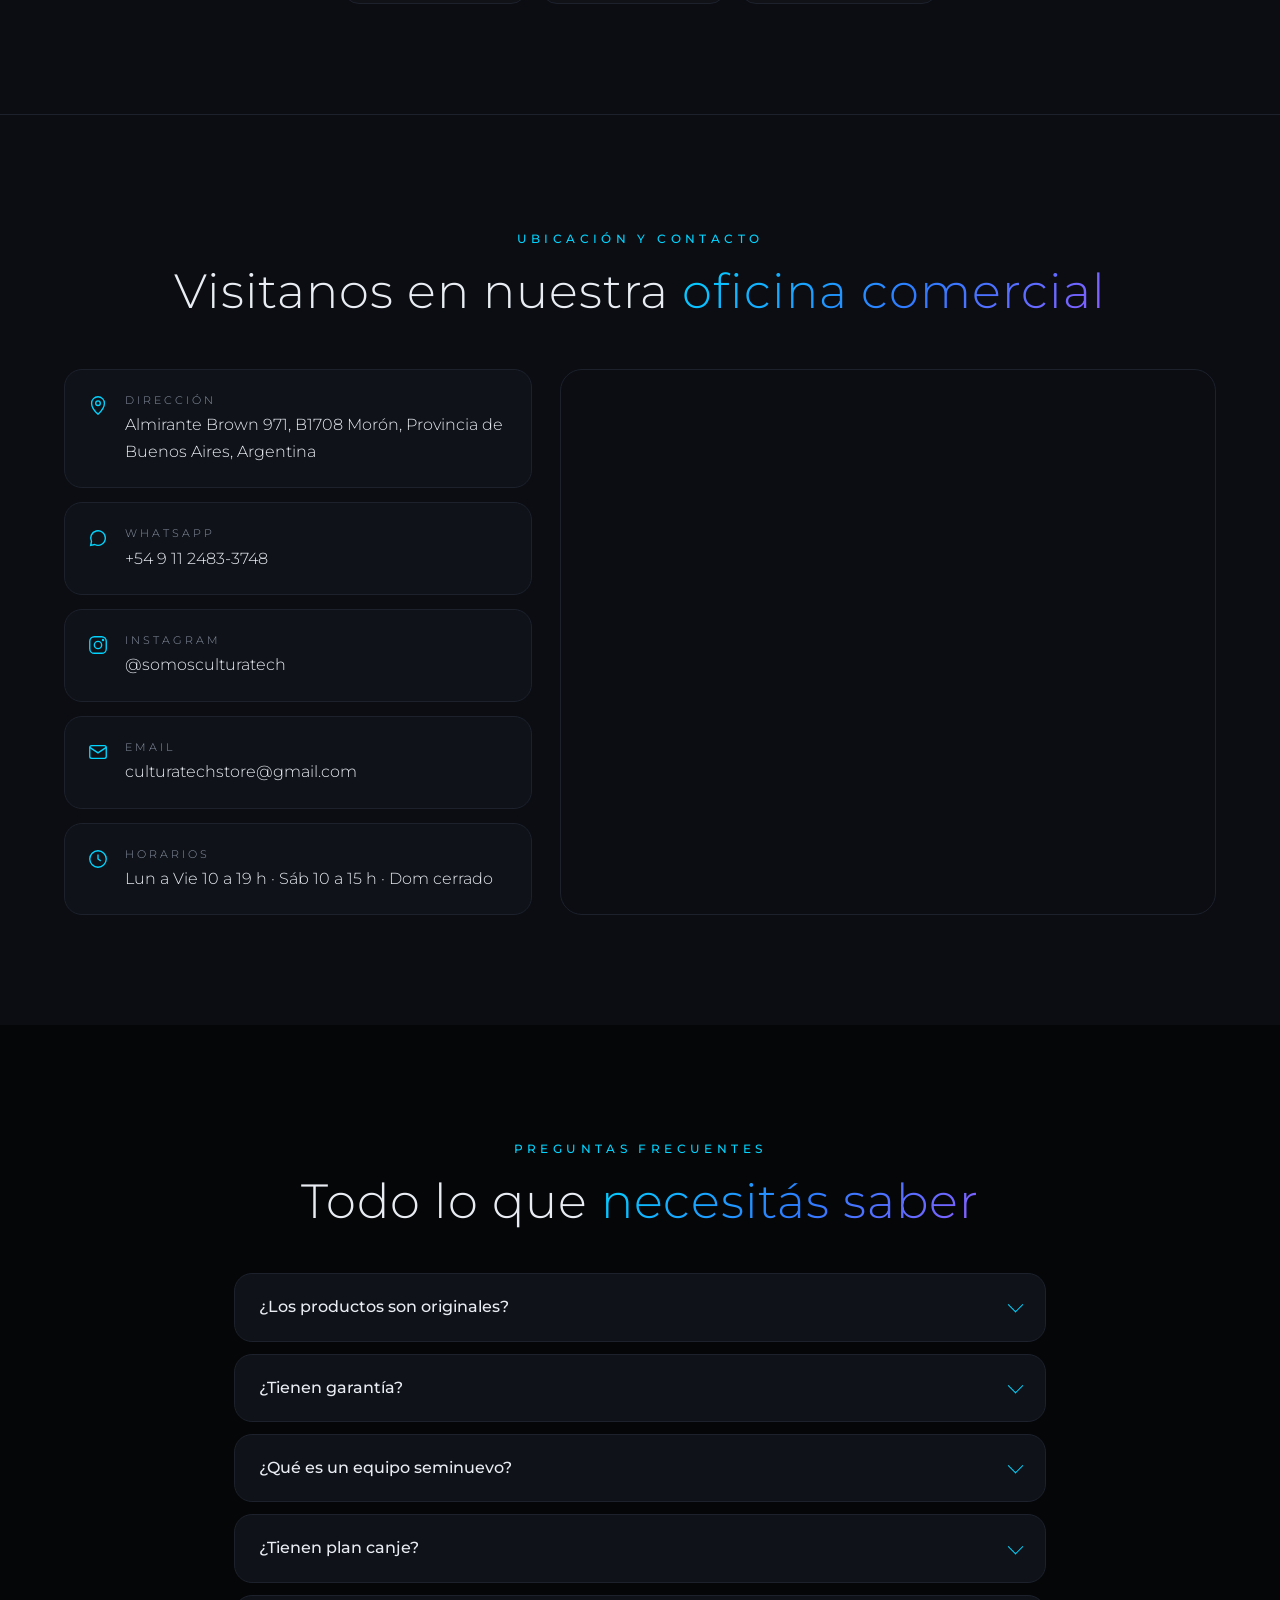
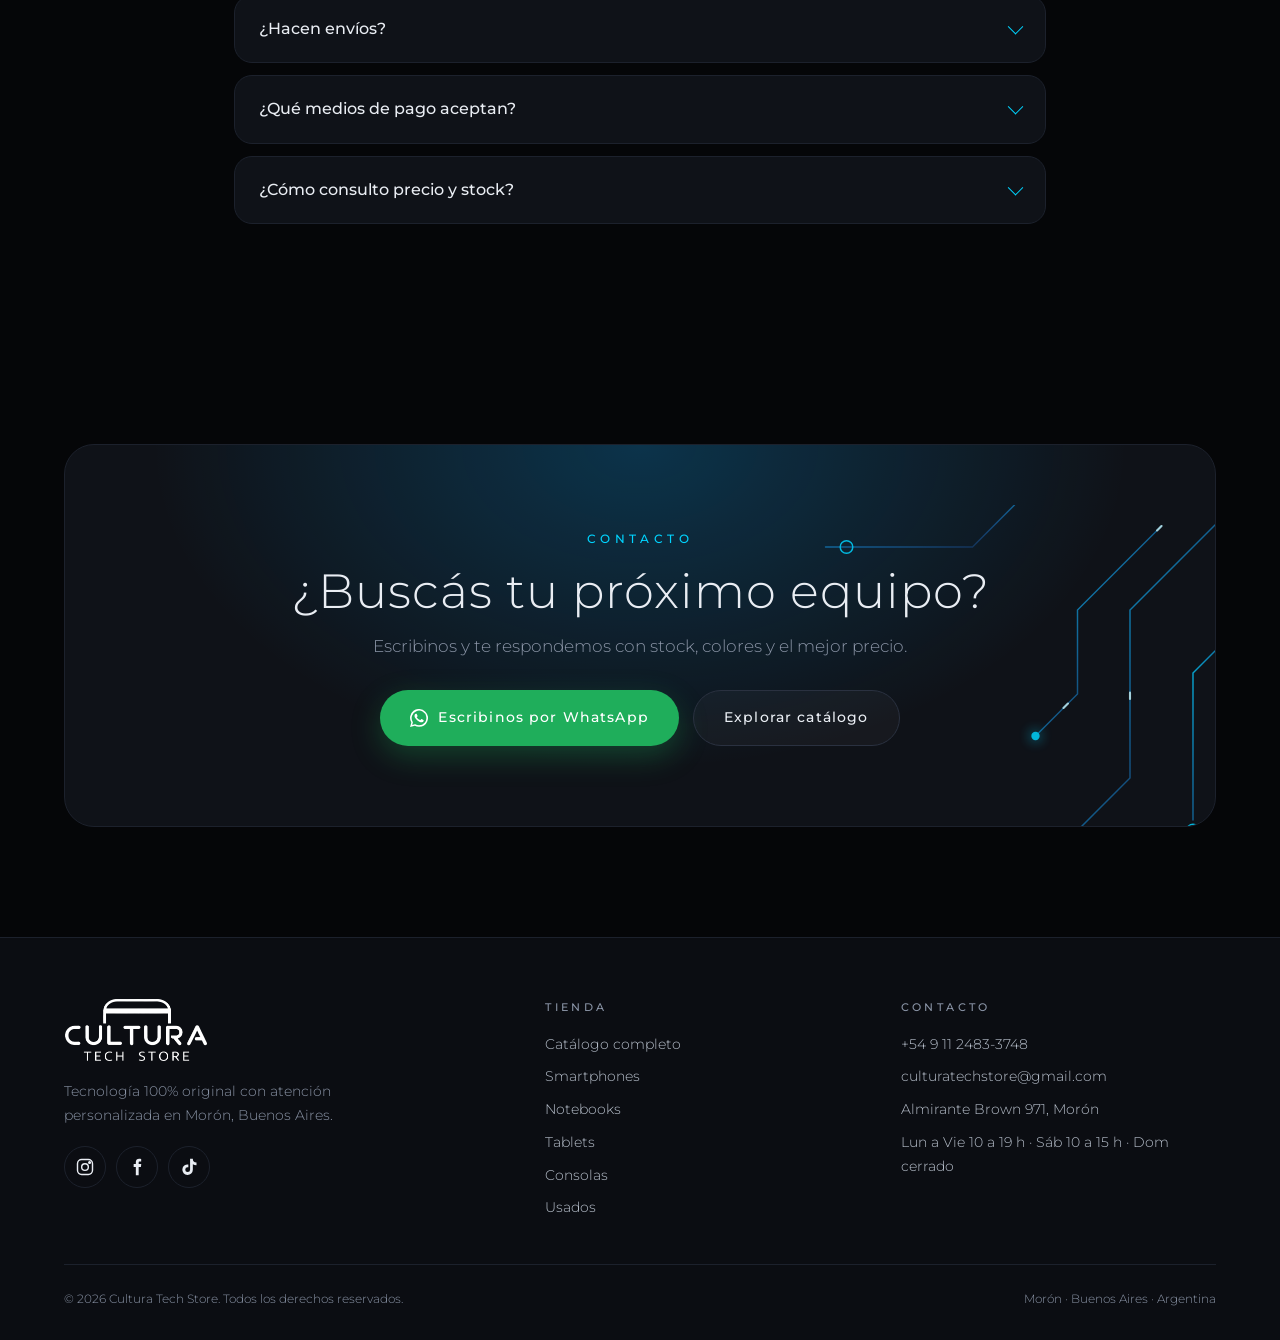
==== commit 2b150708: "v2.3: catálogo desde planilla (Precios + Stock inmediato), usados con batería, filtro Nuevos/Usados," ====
--- a/index.html
+++ b/index.html
@@ -53,11 +53,15 @@
 <div class="scroll-cue" aria-hidden="true"></div></section>
 
 <section class="brands"><div class="wrap center"><span class="eyebrow">Marcas destacadas</span><h2 class="rv">Las marcas que <span class="grad">elegís</span></h2>
-<div class="brand-grid"><a class="bcard rv" href="catalogo.html?marca=Apple"><div class="blogos"><svg class="blogo " viewBox="0 0 24 24" aria-hidden="true"><path fill="url(#silv)" d="M12.152 6.896c-.948 0-2.415-1.078-3.96-1.04-2.04.027-3.91 1.183-4.961 3.014-2.117 3.675-.546 9.103 1.519 12.09 1.013 1.454 2.208 3.09 3.792 3.039 1.52-.065 2.09-.987 3.935-.987 1.831 0 2.35.987 3.96.948 1.637-.026 2.676-1.48 3.676-2.948 1.156-1.688 1.636-3.325 1.662-3.415-.039-.013-3.182-1.221-3.22-4.857-.026-3.04 2.48-4.494 2.597-4.559-1.429-2.09-3.623-2.324-4.39-2.376-2-.156-3.675 1.09-4.61 1.09zM15.53 3.83c.843-1.012 1.4-2.427 1.245-3.83-1.207.052-2.662.805-3.532 1.818-.78.896-1.454 2.338-1.273 3.714 1.338.104 2.715-.688 3.559-1.701"/></svg></div><div class="bn silver">APPLE</div><small>iPhone · MacBook · iPad · Watch</small></a><a class="bcard rv" href="catalogo.html?marca=Samsung"><div class="blogos"><svg class="blogo wide" viewBox="0 9.6 24 4.8" aria-hidden="true"><path fill="url(#silv)" d="M19.8166 10.2808l.0459 2.6934h-.023l-.7793-2.6934h-1.2837v3.3925h.8481l-.0458-2.785h.023l.8366 2.785h1.2264v-3.3925zm-16.149 0l-.6418 3.427h.9284l.4699-3.1175h.0229l.4585 3.1174h.9169l-.6304-3.4269zm5.1805 0l-.424 2.6132h-.023l-.424-2.6132H6.5788l-.0688 3.427h.8596l.023-3.0832h.0114l.573 3.0831h.8711l.5731-3.083h.023l.0228 3.083h.8596l-.0802-3.4269zm-7.2664 2.4527c.0343.0802.0229.1949.0114.2522-.0229.1146-.1031.2292-.3324.2292-.2177 0-.3438-.126-.3438-.3095v-.3323H0v.2636c0 .7679.6074.9971 1.2493.9971.6189 0 1.1346-.2178 1.2149-.7794.0458-.298.0114-.4928 0-.5616-.1605-.722-1.467-.9283-1.5588-1.3295-.0114-.0688-.0114-.1375 0-.1834.023-.1146.1032-.2292.3095-.2292.2063 0 .321.126.321.3095v.2063h.8595v-.2407c0-.745-.6762-.8596-1.1576-.8596-.6074 0-1.1117.2063-1.2034.7564-.023.149-.0344.2866.0114.4585.1376.7106 1.364.9169 1.5358 1.3524m11.152 0c.0343.0803.0228.1834.0114.2522-.023.1146-.1032.2292-.3324.2292-.2178 0-.3438-.126-.3438-.3095v-.3323h-.917v.2636c0 .7564.596.9857 1.2379.9857.6189 0 1.1232-.2063 1.2034-.7794.0459-.298.0115-.4814 0-.5616-.1375-.7106-1.4327-.9284-1.5243-1.318-.0115-.0688-.0115-.1376 0-.1835.0229-.1146.1031-.2292.3094-.2292.1948 0 .321.126.321.3095v.2063h.848v-.2407c0-.745-.6647-.8596-1.146-.8596-.6075 0-1.1004.1948-1.192.7564-.023.149-.023.2866.0114.4585.1376.7106 1.341.9054 1.513 1.3524m2.8882.4585c.2407 0 .3094-.1605.3323-.2522.0115-.0343.0115-.0917.0115-.126v-2.533h.871v2.4642c0 .0688 0 .1948-.0114.2292-.0573.6419-.5616.8482-1.192.8482-.6303 0-1.1346-.2063-1.192-.8482 0-.0344-.0114-.1604-.0114-.2292v-2.4642h.871v2.533c0 .0458 0 .0916.0115.126 0 .0917.0688.2522.3095.2522m7.1518-.0344c.2522 0 .3324-.1605.3553-.2522.0115-.0343.0115-.0917.0115-.126v-.4929h-.3553v-.5043H24v.917c0 .0687 0 .1145-.0115.2292-.0573.6303-.596.8481-1.2034.8481-.6075 0-1.1461-.2178-1.2034-.8481-.0115-.1147-.0115-.1605-.0115-.2293v-1.444c0-.0574.0115-.172.0115-.2293.0802-.6419.596-.8482 1.2034-.8482s1.1347.2063 1.2034.8482c.0115.1031.0115.2292.0115.2292v.1146h-.8596v-.1948s0-.0803-.0115-.1261c-.0114-.0802-.0802-.2521-.3438-.2521-.2521 0-.321.1604-.3438.2521-.0115.0458-.0115.1032-.0115.1605v1.5702c0 .0458 0 .0916.0115.126 0 .0917.0917.2522.3323.2522"/></svg></div><div class="bn silver">SAMSUNG</div><small>Galaxy S · Galaxy A · Watch</small></a><a class="bcard rv" href="#" data-wa="¡Hola Cultura Tech! Quería consultar por equipos Xiaomi disponibles."><div class="blogos"><svg class="blogo " viewBox="0 0 24 24" aria-hidden="true"><path fill="url(#silv)" d="M12 0C8.016 0 4.756.255 2.493 2.516.23 4.776 0 8.033 0 12.012c0 3.98.23 7.235 2.494 9.497C4.757 23.77 8.017 24 12 24c3.983 0 7.243-.23 9.506-2.491C23.77 19.247 24 15.99 24 12.012c0-3.984-.233-7.243-2.502-9.504C19.234.252 15.978 0 12 0zM4.906 7.405h5.624c1.47 0 3.007.068 3.764.827.746.746.827 2.233.83 3.676v4.54a.15.15 0 0 1-.152.147h-1.947a.15.15 0 0 1-.152-.148V11.83c-.002-.806-.048-1.634-.464-2.051-.358-.36-1.026-.441-1.72-.458H7.158a.15.15 0 0 0-.151.147v6.98a.15.15 0 0 1-.152.148H4.906a.15.15 0 0 1-.15-.148V7.554a.15.15 0 0 1 .15-.149zm12.131 0h1.949a.15.15 0 0 1 .15.15v8.892a.15.15 0 0 1-.15.148h-1.949a.15.15 0 0 1-.151-.148V7.554a.15.15 0 0 1 .151-.149zM8.92 10.948h2.046c.083 0 .15.066.15.147v5.352a.15.15 0 0 1-.15.148H8.92a.15.15 0 0 1-.152-.148v-5.352a.15.15 0 0 1 .152-.147Z"/></svg></div><div class="bn silver">XIAOMI</div><small>Consultá disponibilidad</small></a><a class="bcard rv" href="catalogo.html?cat=Gaming"><div class="blogos"><svg class="blogo " viewBox="0 0 24 24" aria-hidden="true"><path fill="url(#silv)" d="M8.984 2.596v17.547l3.915 1.261V6.688c0-.69.304-1.151.794-.991.636.18.76.814.76 1.505v5.875c2.441 1.193 4.362-.002 4.362-3.152 0-3.237-1.126-4.675-4.438-5.827-1.307-.448-3.728-1.186-5.39-1.502zm4.656 16.241l6.296-2.275c.715-.258.826-.625.246-.818-.586-.192-1.637-.139-2.357.123l-4.205 1.5V14.98l.24-.085s1.201-.42 2.913-.615c1.696-.18 3.785.03 5.437.661 1.848.601 2.04 1.472 1.576 2.072-.465.6-1.622 1.036-1.622 1.036l-8.544 3.107V18.86zM1.807 18.6c-1.9-.545-2.214-1.668-1.352-2.32.801-.586 2.16-1.052 2.16-1.052l5.615-2.013v2.313L4.205 17c-.705.271-.825.632-.239.826.586.195 1.637.15 2.343-.12L8.247 17v2.074c-.12.03-.256.044-.39.073-1.939.331-3.996.196-6.038-.479z"/></svg><svg class="blogo " viewBox="0 0 24 24" aria-hidden="true"><path fill="url(#silv)" d="M14.176 24h3.674c3.376 0 6.15-2.774 6.15-6.15V6.15C24 2.775 21.226 0 17.85 0H14.1c-.074 0-.15.074-.15.15v23.7c-.001.076.075.15.226.15zm4.574-13.199c1.351 0 2.399 1.125 2.399 2.398 0 1.352-1.125 2.4-2.399 2.4-1.35 0-2.4-1.049-2.4-2.4-.075-1.349 1.05-2.398 2.4-2.398zM11.4 0H6.15C2.775 0 0 2.775 0 6.15v11.7C0 21.226 2.775 24 6.15 24h5.25c.074 0 .15-.074.15-.149V.15c.001-.076-.075-.15-.15-.15zM9.676 22.051H6.15c-2.326 0-4.201-1.875-4.201-4.201V6.15c0-2.326 1.875-4.201 4.201-4.201H9.6l.076 20.102zM3.75 7.199c0 1.275.975 2.25 2.25 2.25s2.25-.975 2.25-2.25c0-1.273-.975-2.25-2.25-2.25s-2.25.977-2.25 2.25z"/></svg></div><div class="bn silver">CONSOLAS</div><small>PlayStation · Nintendo Switch</small></a></div></div></section>
+<div class="brand-grid"><a class="bcard rv" href="catalogo.html?marca=Apple"><div class="blogos"><svg class="blogo " viewBox="0 0 24 24" aria-hidden="true"><path fill="url(#silv)" d="M12.152 6.896c-.948 0-2.415-1.078-3.96-1.04-2.04.027-3.91 1.183-4.961 3.014-2.117 3.675-.546 9.103 1.519 12.09 1.013 1.454 2.208 3.09 3.792 3.039 1.52-.065 2.09-.987 3.935-.987 1.831 0 2.35.987 3.96.948 1.637-.026 2.676-1.48 3.676-2.948 1.156-1.688 1.636-3.325 1.662-3.415-.039-.013-3.182-1.221-3.22-4.857-.026-3.04 2.48-4.494 2.597-4.559-1.429-2.09-3.623-2.324-4.39-2.376-2-.156-3.675 1.09-4.61 1.09zM15.53 3.83c.843-1.012 1.4-2.427 1.245-3.83-1.207.052-2.662.805-3.532 1.818-.78.896-1.454 2.338-1.273 3.714 1.338.104 2.715-.688 3.559-1.701"/></svg></div><div class="bn silver">APPLE</div><small>iPhone · MacBook · iPad · Watch</small></a><a class="bcard rv" href="catalogo.html?marca=Samsung"><div class="blogos"><svg class="blogo wide" viewBox="0 9.6 24 4.8" aria-hidden="true"><path fill="url(#silv)" d="M19.8166 10.2808l.0459 2.6934h-.023l-.7793-2.6934h-1.2837v3.3925h.8481l-.0458-2.785h.023l.8366 2.785h1.2264v-3.3925zm-16.149 0l-.6418 3.427h.9284l.4699-3.1175h.0229l.4585 3.1174h.9169l-.6304-3.4269zm5.1805 0l-.424 2.6132h-.023l-.424-2.6132H6.5788l-.0688 3.427h.8596l.023-3.0832h.0114l.573 3.0831h.8711l.5731-3.083h.023l.0228 3.083h.8596l-.0802-3.4269zm-7.2664 2.4527c.0343.0802.0229.1949.0114.2522-.0229.1146-.1031.2292-.3324.2292-.2177 0-.3438-.126-.3438-.3095v-.3323H0v.2636c0 .7679.6074.9971 1.2493.9971.6189 0 1.1346-.2178 1.2149-.7794.0458-.298.0114-.4928 0-.5616-.1605-.722-1.467-.9283-1.5588-1.3295-.0114-.0688-.0114-.1375 0-.1834.023-.1146.1032-.2292.3095-.2292.2063 0 .321.126.321.3095v.2063h.8595v-.2407c0-.745-.6762-.8596-1.1576-.8596-.6074 0-1.1117.2063-1.2034.7564-.023.149-.0344.2866.0114.4585.1376.7106 1.364.9169 1.5358 1.3524m11.152 0c.0343.0803.0228.1834.0114.2522-.023.1146-.1032.2292-.3324.2292-.2178 0-.3438-.126-.3438-.3095v-.3323h-.917v.2636c0 .7564.596.9857 1.2379.9857.6189 0 1.1232-.2063 1.2034-.7794.0459-.298.0115-.4814 0-.5616-.1375-.7106-1.4327-.9284-1.5243-1.318-.0115-.0688-.0115-.1376 0-.1835.0229-.1146.1031-.2292.3094-.2292.1948 0 .321.126.321.3095v.2063h.848v-.2407c0-.745-.6647-.8596-1.146-.8596-.6075 0-1.1004.1948-1.192.7564-.023.149-.023.2866.0114.4585.1376.7106 1.341.9054 1.513 1.3524m2.8882.4585c.2407 0 .3094-.1605.3323-.2522.0115-.0343.0115-.0917.0115-.126v-2.533h.871v2.4642c0 .0688 0 .1948-.0114.2292-.0573.6419-.5616.8482-1.192.8482-.6303 0-1.1346-.2063-1.192-.8482 0-.0344-.0114-.1604-.0114-.2292v-2.4642h.871v2.533c0 .0458 0 .0916.0115.126 0 .0917.0688.2522.3095.2522m7.1518-.0344c.2522 0 .3324-.1605.3553-.2522.0115-.0343.0115-.0917.0115-.126v-.4929h-.3553v-.5043H24v.917c0 .0687 0 .1145-.0115.2292-.0573.6303-.596.8481-1.2034.8481-.6075 0-1.1461-.2178-1.2034-.8481-.0115-.1147-.0115-.1605-.0115-.2293v-1.444c0-.0574.0115-.172.0115-.2293.0802-.6419.596-.8482 1.2034-.8482s1.1347.2063 1.2034.8482c.0115.1031.0115.2292.0115.2292v.1146h-.8596v-.1948s0-.0803-.0115-.1261c-.0114-.0802-.0802-.2521-.3438-.2521-.2521 0-.321.1604-.3438.2521-.0115.0458-.0115.1032-.0115.1605v1.5702c0 .0458 0 .0916.0115.126 0 .0917.0917.2522.3323.2522"/></svg></div><div class="bn silver">SAMSUNG</div><small>Galaxy S · Galaxy A · Watch</small></a><a class="bcard rv" href="catalogo.html?marca=Xiaomi"><div class="blogos"><svg class="blogo " viewBox="0 0 24 24" aria-hidden="true"><path fill="url(#silv)" d="M12 0C8.016 0 4.756.255 2.493 2.516.23 4.776 0 8.033 0 12.012c0 3.98.23 7.235 2.494 9.497C4.757 23.77 8.017 24 12 24c3.983 0 7.243-.23 9.506-2.491C23.77 19.247 24 15.99 24 12.012c0-3.984-.233-7.243-2.502-9.504C19.234.252 15.978 0 12 0zM4.906 7.405h5.624c1.47 0 3.007.068 3.764.827.746.746.827 2.233.83 3.676v4.54a.15.15 0 0 1-.152.147h-1.947a.15.15 0 0 1-.152-.148V11.83c-.002-.806-.048-1.634-.464-2.051-.358-.36-1.026-.441-1.72-.458H7.158a.15.15 0 0 0-.151.147v6.98a.15.15 0 0 1-.152.148H4.906a.15.15 0 0 1-.15-.148V7.554a.15.15 0 0 1 .15-.149zm12.131 0h1.949a.15.15 0 0 1 .15.15v8.892a.15.15 0 0 1-.15.148h-1.949a.15.15 0 0 1-.151-.148V7.554a.15.15 0 0 1 .151-.149zM8.92 10.948h2.046c.083 0 .15.066.15.147v5.352a.15.15 0 0 1-.15.148H8.92a.15.15 0 0 1-.152-.148v-5.352a.15.15 0 0 1 .152-.147Z"/></svg></div><div class="bn silver">XIAOMI</div><small>Redmi · POCO · Xiaomi</small></a><a class="bcard rv" href="catalogo.html?cat=Gaming"><div class="blogos"><svg class="blogo " viewBox="0 0 24 24" aria-hidden="true"><path fill="url(#silv)" d="M8.984 2.596v17.547l3.915 1.261V6.688c0-.69.304-1.151.794-.991.636.18.76.814.76 1.505v5.875c2.441 1.193 4.362-.002 4.362-3.152 0-3.237-1.126-4.675-4.438-5.827-1.307-.448-3.728-1.186-5.39-1.502zm4.656 16.241l6.296-2.275c.715-.258.826-.625.246-.818-.586-.192-1.637-.139-2.357.123l-4.205 1.5V14.98l.24-.085s1.201-.42 2.913-.615c1.696-.18 3.785.03 5.437.661 1.848.601 2.04 1.472 1.576 2.072-.465.6-1.622 1.036-1.622 1.036l-8.544 3.107V18.86zM1.807 18.6c-1.9-.545-2.214-1.668-1.352-2.32.801-.586 2.16-1.052 2.16-1.052l5.615-2.013v2.313L4.205 17c-.705.271-.825.632-.239.826.586.195 1.637.15 2.343-.12L8.247 17v2.074c-.12.03-.256.044-.39.073-1.939.331-3.996.196-6.038-.479z"/></svg><svg class="blogo " viewBox="0 0 24 24" aria-hidden="true"><path fill="url(#silv)" d="M14.176 24h3.674c3.376 0 6.15-2.774 6.15-6.15V6.15C24 2.775 21.226 0 17.85 0H14.1c-.074 0-.15.074-.15.15v23.7c-.001.076.075.15.226.15zm4.574-13.199c1.351 0 2.399 1.125 2.399 2.398 0 1.352-1.125 2.4-2.399 2.4-1.35 0-2.4-1.049-2.4-2.4-.075-1.349 1.05-2.398 2.4-2.398zM11.4 0H6.15C2.775 0 0 2.775 0 6.15v11.7C0 21.226 2.775 24 6.15 24h5.25c.074 0 .15-.074.15-.149V.15c.001-.076-.075-.15-.15-.15zM9.676 22.051H6.15c-2.326 0-4.201-1.875-4.201-4.201V6.15c0-2.326 1.875-4.201 4.201-4.201H9.6l.076 20.102zM3.75 7.199c0 1.275.975 2.25 2.25 2.25s2.25-.975 2.25-2.25c0-1.273-.975-2.25-2.25-2.25s-2.25.977-2.25 2.25z"/></svg></div><div class="bn silver">CONSOLAS</div><small>PlayStation · Nintendo Switch</small></a></div></div></section>
 
 <section id="destacados"><div class="wrap"><div class="center" style="margin-bottom:56px"><span class="eyebrow">Destacados</span><h2 class="rv">Lo último, <span class="silver">en tus manos</span></h2><p class="lead rv">Una selección de nuestros equipos más buscados. Consultá stock y colores al instante por WhatsApp.</p></div>
 <div class="grid" id="featured"></div>
 <div class="center" style="margin-top:50px"><a href="catalogo.html" class="btn ghost">Ver catálogo completo (<span data-count></span> productos)</a></div></div></section>
+
+<section id="usados" style="background:var(--bg2);border-top:1px solid var(--line);border-bottom:1px solid var(--line)"><div class="wrap"><div class="center" style="margin-bottom:56px"><span class="eyebrow">Usados verificados</span><h2 class="rv">iPhone usados, <span class="grad">listos para usar</span></h2><p class="lead rv">Pasan por un riguroso control antes de la venta. Algunos provienen de plan canje y otros son importados de Estados Unidos. Indicamos la batería de cada equipo.</p></div>
+<div class="grid" id="usados-grid"></div>
+<div class="center" style="margin-top:50px"><a href="catalogo.html?condicion=usado" class="btn ghost">Ver todos los usados (<span data-ucount></span>)</a></div></div></section>
 
 <section style="background:var(--bg2);border-top:1px solid var(--line);border-bottom:1px solid var(--line)"><div class="wrap center"><span class="eyebrow">Beneficios</span><h2 class="rv">Comprar tecnología, <span class="grad">sin vueltas</span></h2>
 <div class="bens" style="text-align:left">
@@ -112,7 +116,7 @@
 <div><a href="index.html" class="brand" aria-label="Cultura Tech Store"><img class="logo flogo logo-img" src="assets/logo-header.webp" width="572" height="255" alt="Cultura Tech Store" decoding="async"></a>
 <p style="color:var(--mut);font-size:.9rem;margin-top:18px;max-width:340px">Tecnología 100% original con atención personalizada en Morón, Buenos Aires.</p>
 <div class="socials" data-socials></div></div>
-<div><h4>Tienda</h4><ul><li><a href="catalogo.html">Catálogo completo</a></li><li><a href="catalogo.html?cat=Smartphones">Smartphones</a></li><li><a href="catalogo.html?cat=Wearables">Wearables</a></li><li><a href="catalogo.html?cat=Gaming">Gaming</a></li><li><a href="catalogo.html?cat=Accesorios">Accesorios</a></li></ul></div>
+<div><h4>Tienda</h4><ul><li><a href="catalogo.html">Catálogo completo</a></li><li><a href="catalogo.html?cat=Smartphones">Smartphones</a></li><li><a href="catalogo.html?cat=Notebooks">Notebooks</a></li><li><a href="catalogo.html?cat=Tablets">Tablets</a></li><li><a href="catalogo.html?cat=Gaming">Consolas</a></li><li><a href="catalogo.html?condicion=usado">Usados</a></li></ul></div>
 <div><h4>Contacto</h4><ul><li><a href="#" data-wa=""><span data-cfg="whatsappDisplay"></span></a></li><li data-optional><a href="#" data-mail><span data-cfg="email"></span></a></li><li>Almirante Brown 971, Morón</li><li data-optional><span data-cfg="hours"></span></li></ul></div>
 </div><div class="fbottom"><span>© <span class="year"></span> Cultura Tech Store. Todos los derechos reservados.</span><span>Morón · Buenos Aires · Argentina</span></div></div></footer>
 <a class="fab" href="#" data-wa="" aria-label="Escribinos por WhatsApp"><svg viewBox="0 0 24 24" aria-hidden="true" fill="currentColor"><path d="M17.5 14.4c-.3-.1-1.8-.9-2-1s-.5-.1-.7.1-.8 1-1 1.2-.4.2-.6.1a8.2 8.2 0 0 1-4.1-3.6c-.3-.5.3-.5.9-1.6.1-.2 0-.4 0-.5l-.9-2.2c-.2-.6-.5-.5-.7-.5h-.6a1.1 1.1 0 0 0-.8.4 3.4 3.4 0 0 0-1 2.5 5.9 5.9 0 0 0 1.2 3.1 13.4 13.4 0 0 0 5.2 4.6c1.9.8 2.7.9 3.6.7a3.1 3.1 0 0 0 2-1.4 2.5 2.5 0 0 0 .2-1.4c-.1-.1-.3-.2-.6-.3zM12 21.8a9.8 9.8 0 0 1-5-1.4l-.4-.2-3.7 1 1-3.6-.2-.4A9.8 9.8 0 1 1 12 21.8zm8.4-18.2A11.8 11.8 0 0 0 1.8 17.9L.1 24l6.3-1.6a11.8 11.8 0 0 0 5.6 1.4A11.8 11.8 0 0 0 20.4 3.6z"/></svg></a>
--- a/css/styles.css
+++ b/css/styles.css
@@ -208,3 +208,12 @@
 .bens{grid-template-columns:repeat(4,1fr)!important}
 @media(max-width:1000px){.bens{grid-template-columns:repeat(2,1fr)!important}}
 @media(max-width:520px){.bens{grid-template-columns:1fr!important}}
+/* v2.3 condición + usados */
+.seg{display:inline-flex;border:1px solid var(--line);border-radius:999px;padding:3px;background:rgba(255,255,255,.03)}
+.seg button{background:none;border:0;color:var(--mut);font:inherit;font-size:.85rem;padding:9px 16px;border-radius:999px;cursor:pointer;letter-spacing:.04em}
+.seg button.on{background:linear-gradient(90deg,var(--c1),var(--c2,#4f7cff));color:#fff}
+.seg button:focus-visible{outline:2px solid var(--c1);outline-offset:2px}
+.badge.semi{background:rgba(255,183,77,.14);color:#ffb74d;border-color:rgba(255,183,77,.4)}
+.pbat{display:inline-flex;align-items:center;gap:6px;font-size:.78rem;color:#7ee2a8;margin:2px 0 6px}
+.pbat svg{width:18px;height:18px;fill:none;stroke:currentColor;stroke-width:1.6}
+@media(max-width:640px){.seg{width:100%}.seg button{flex:1;padding:9px 6px}}
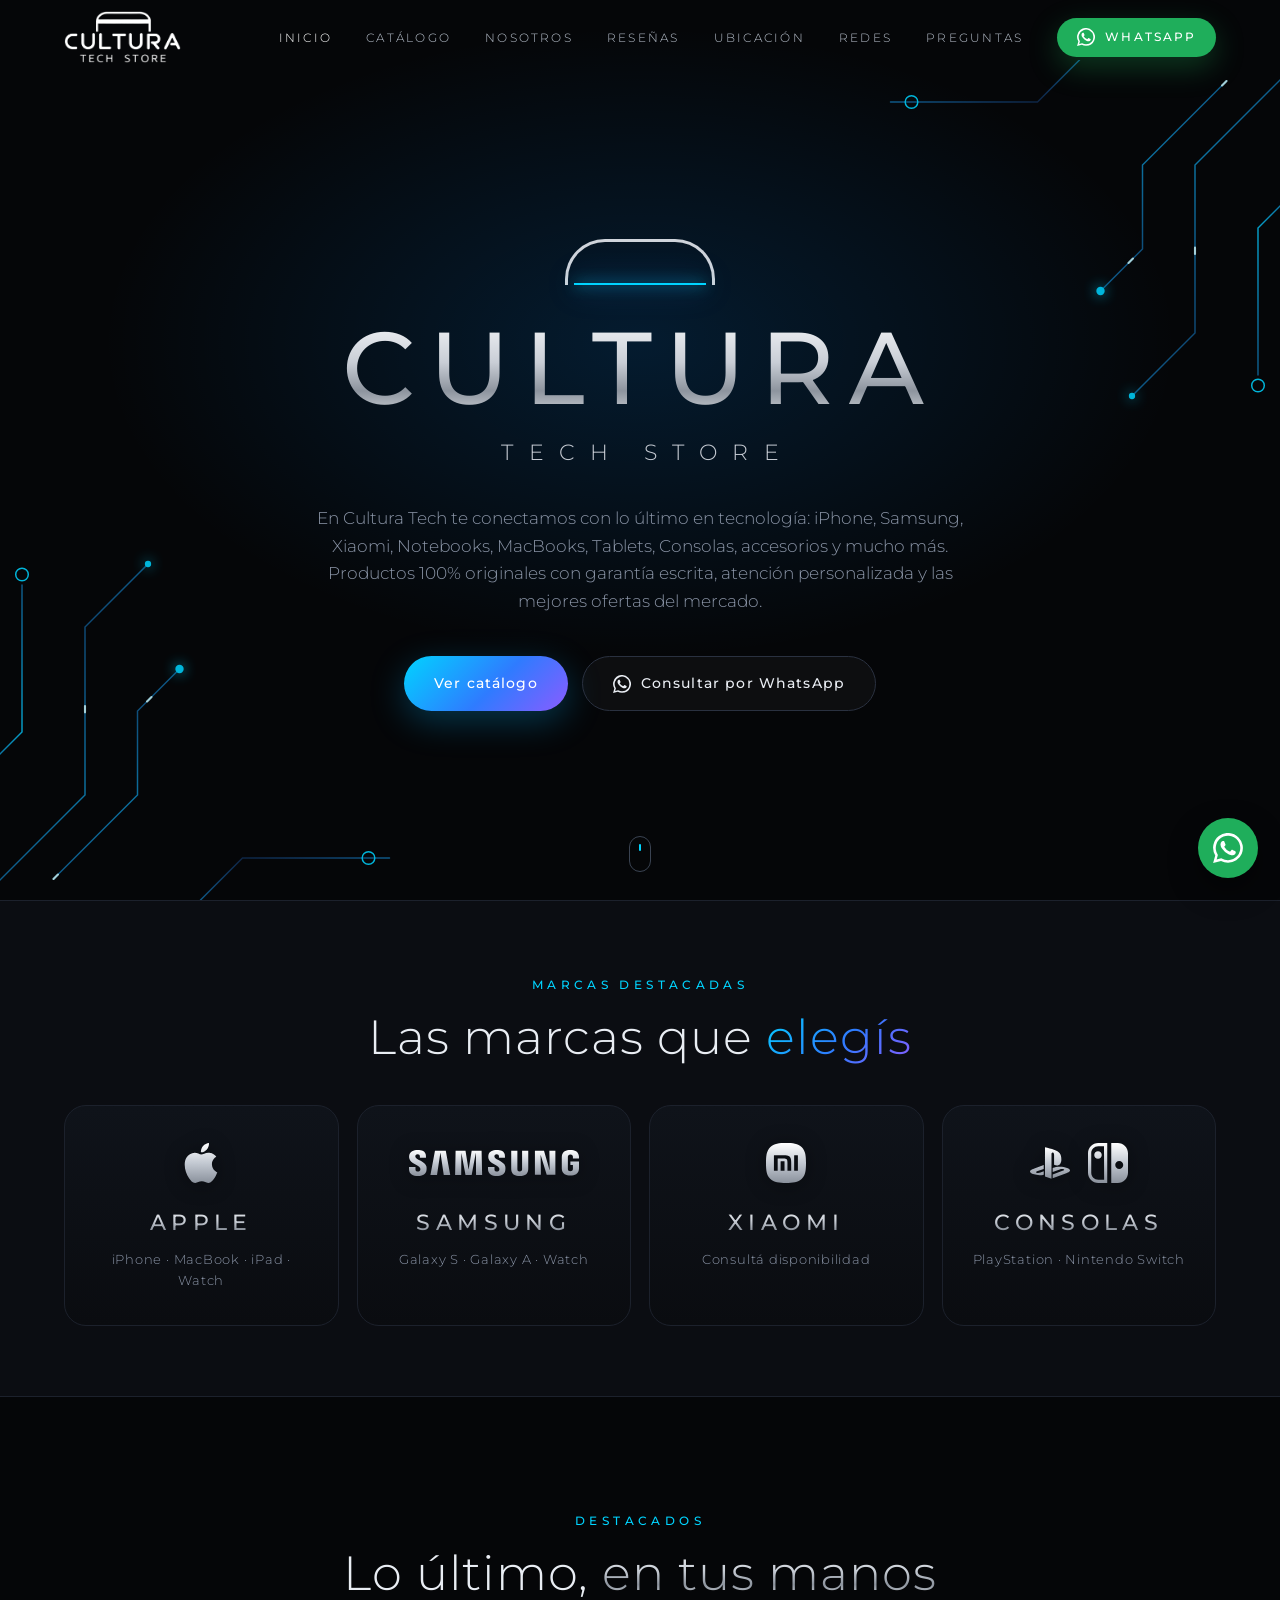
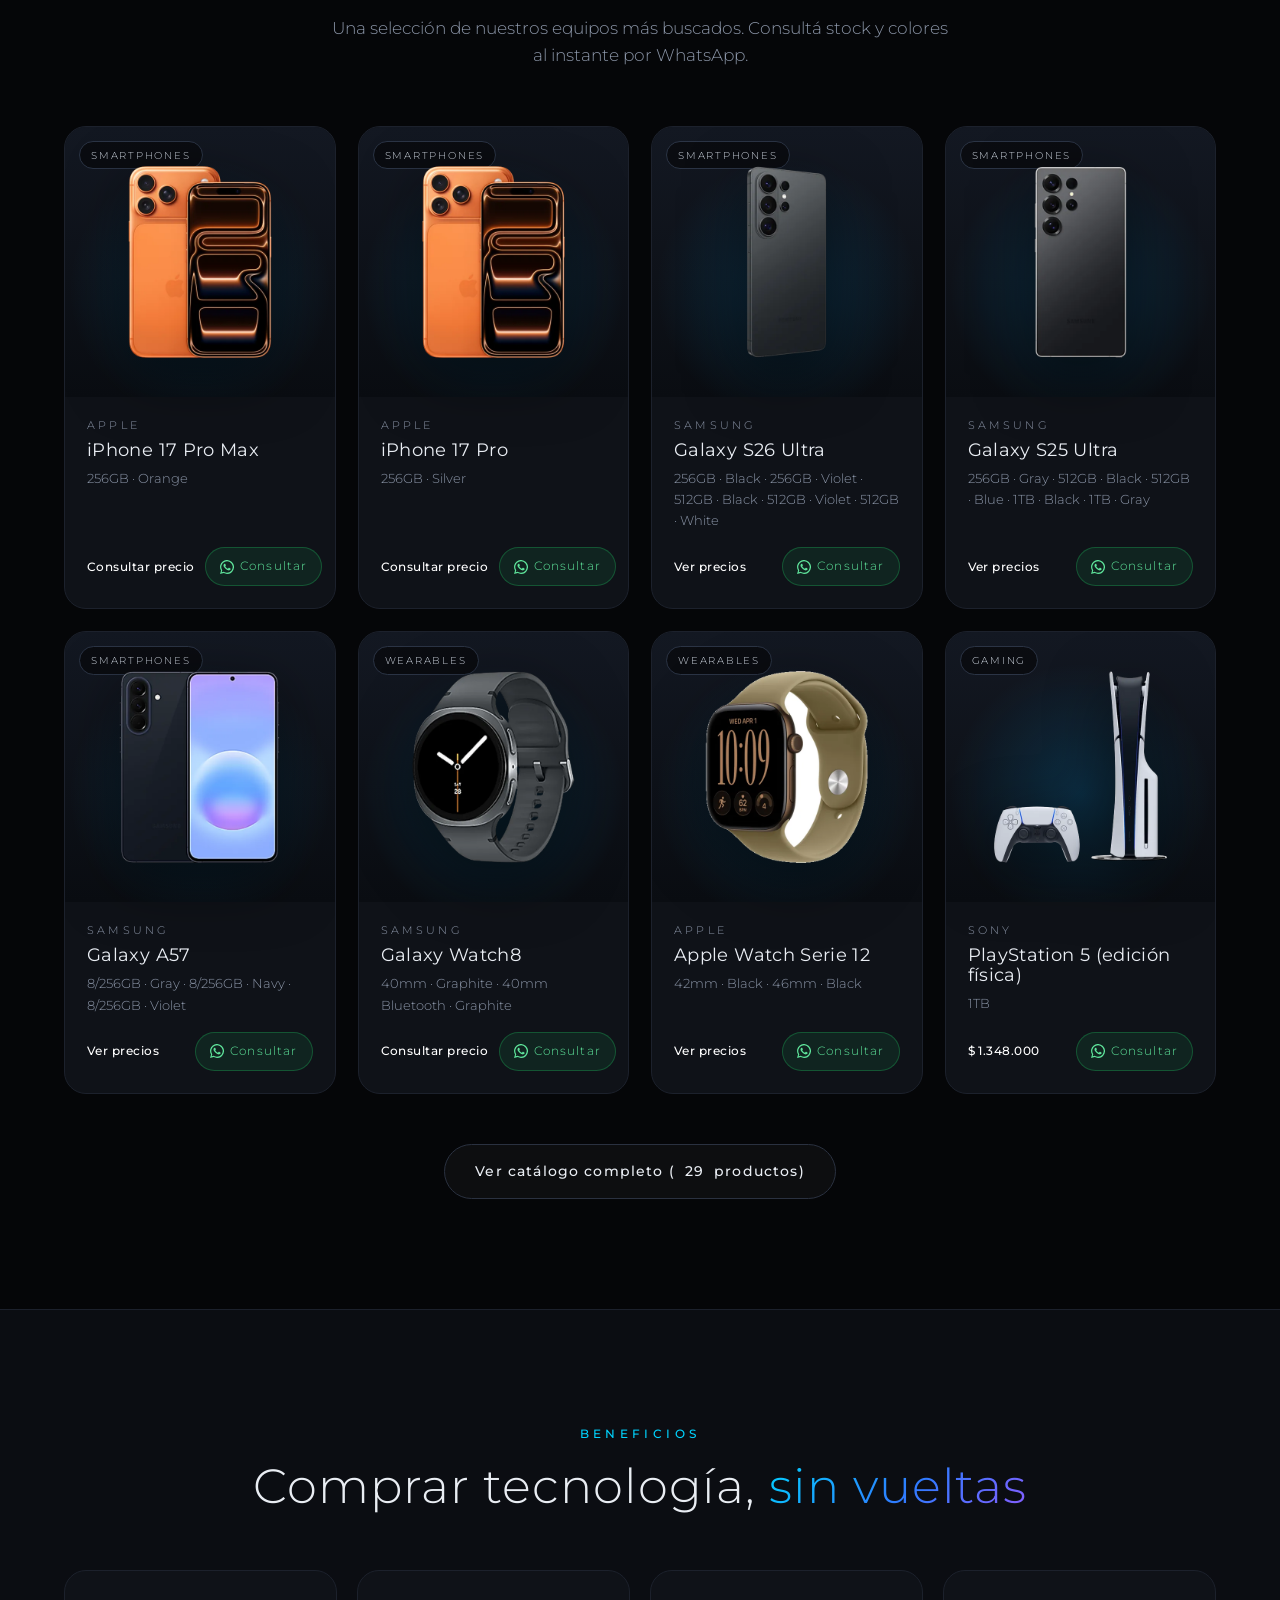
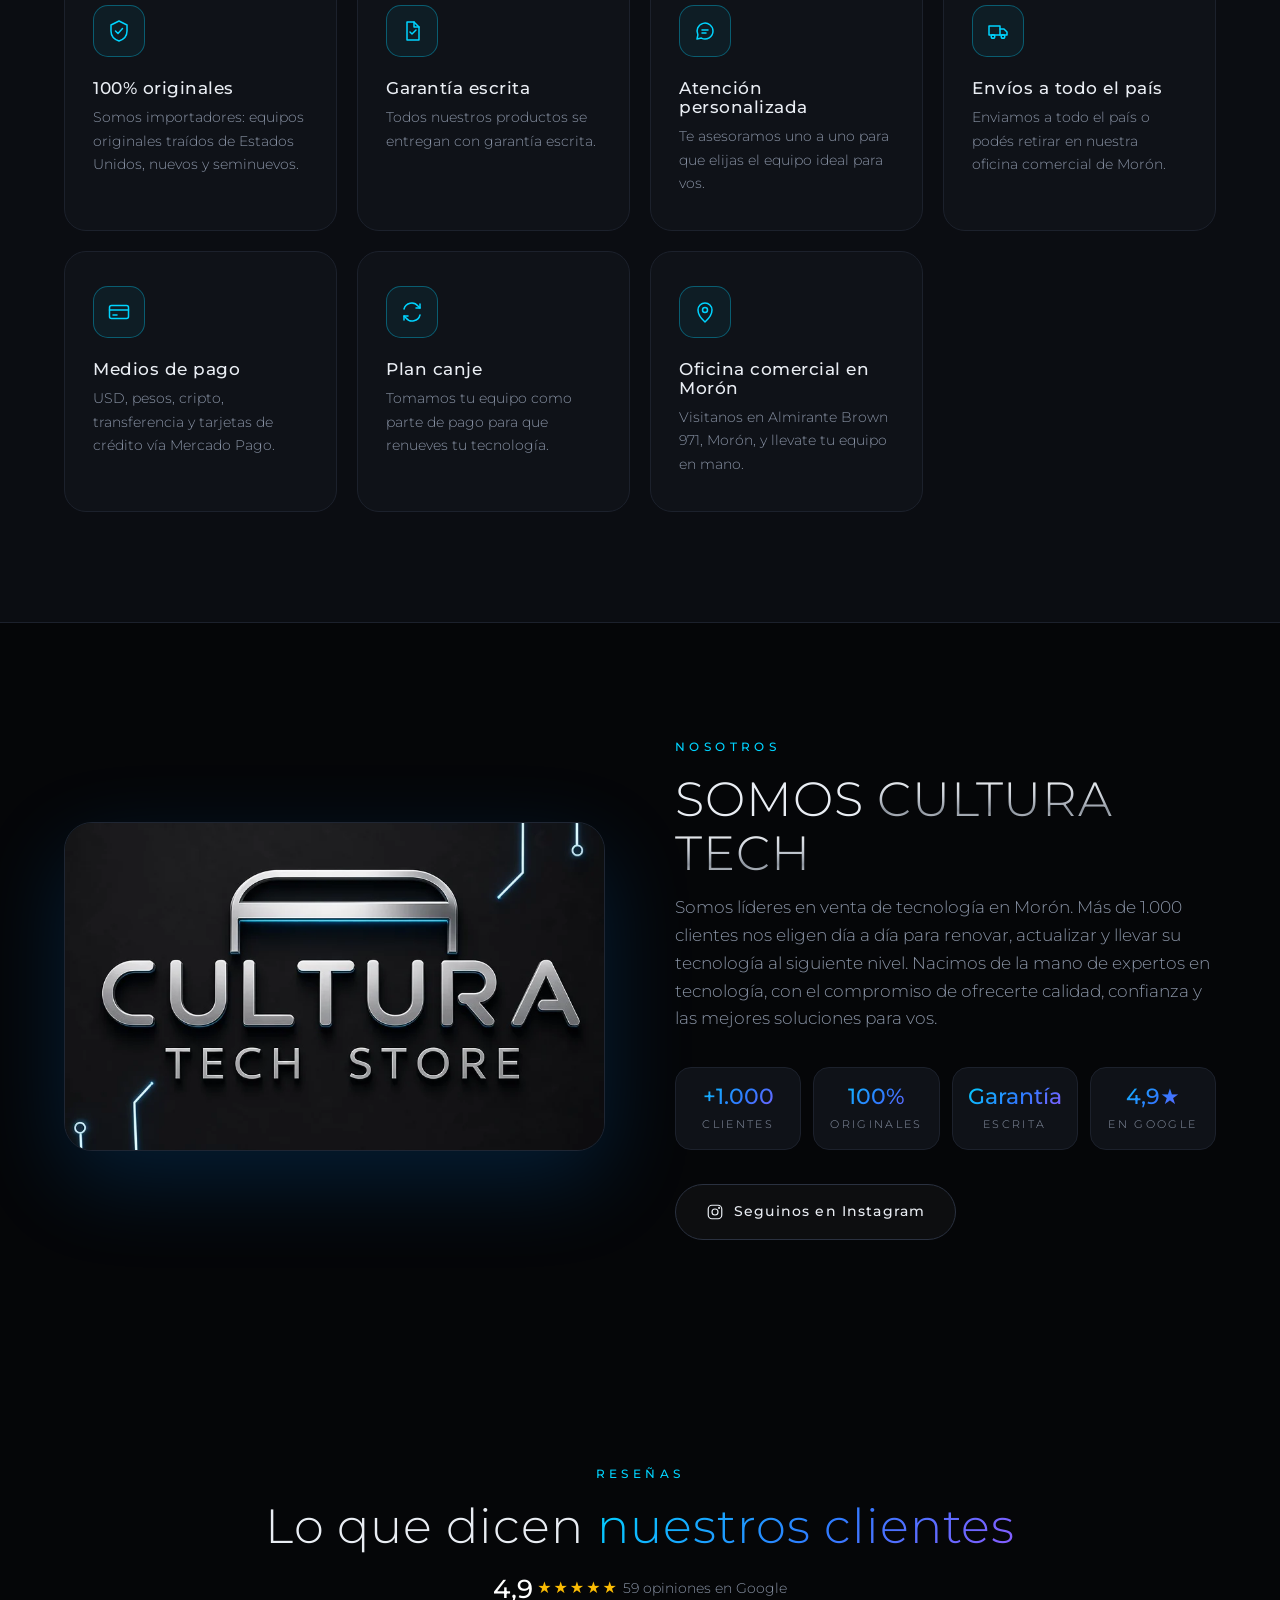
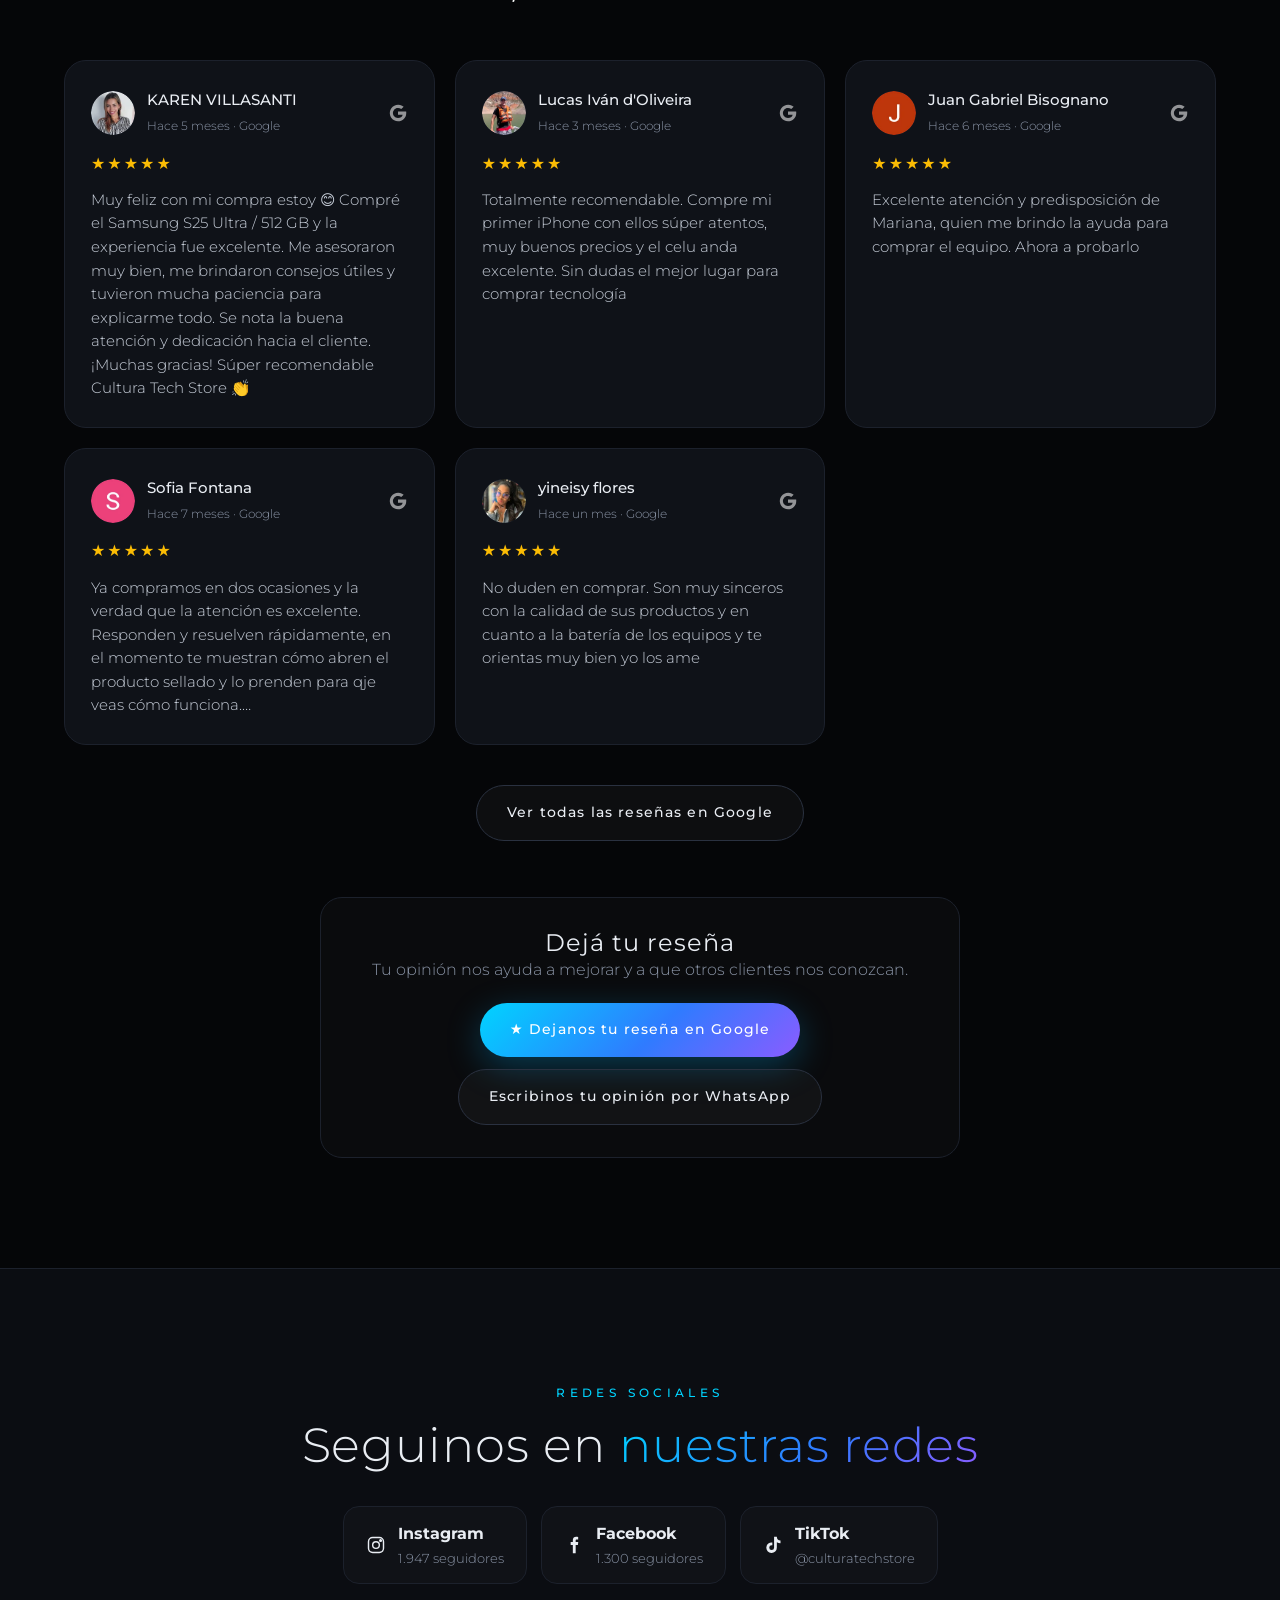
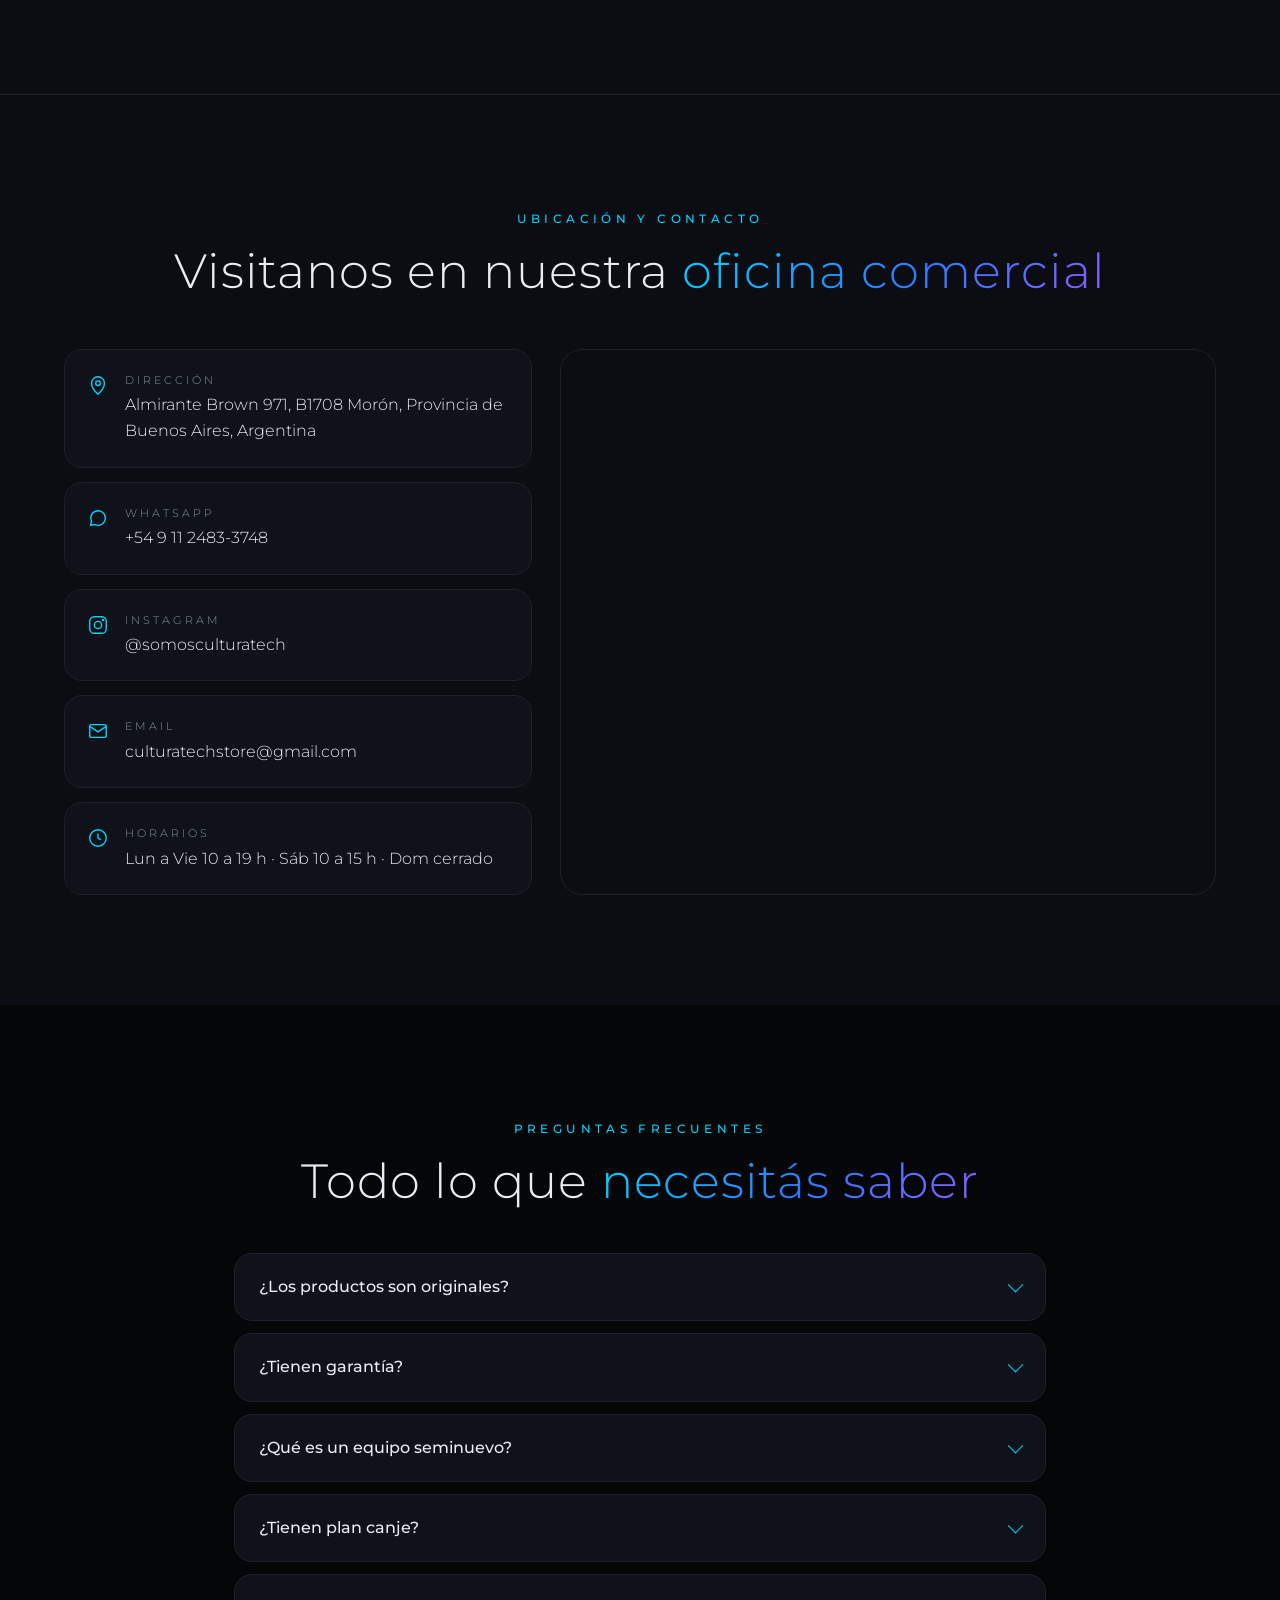
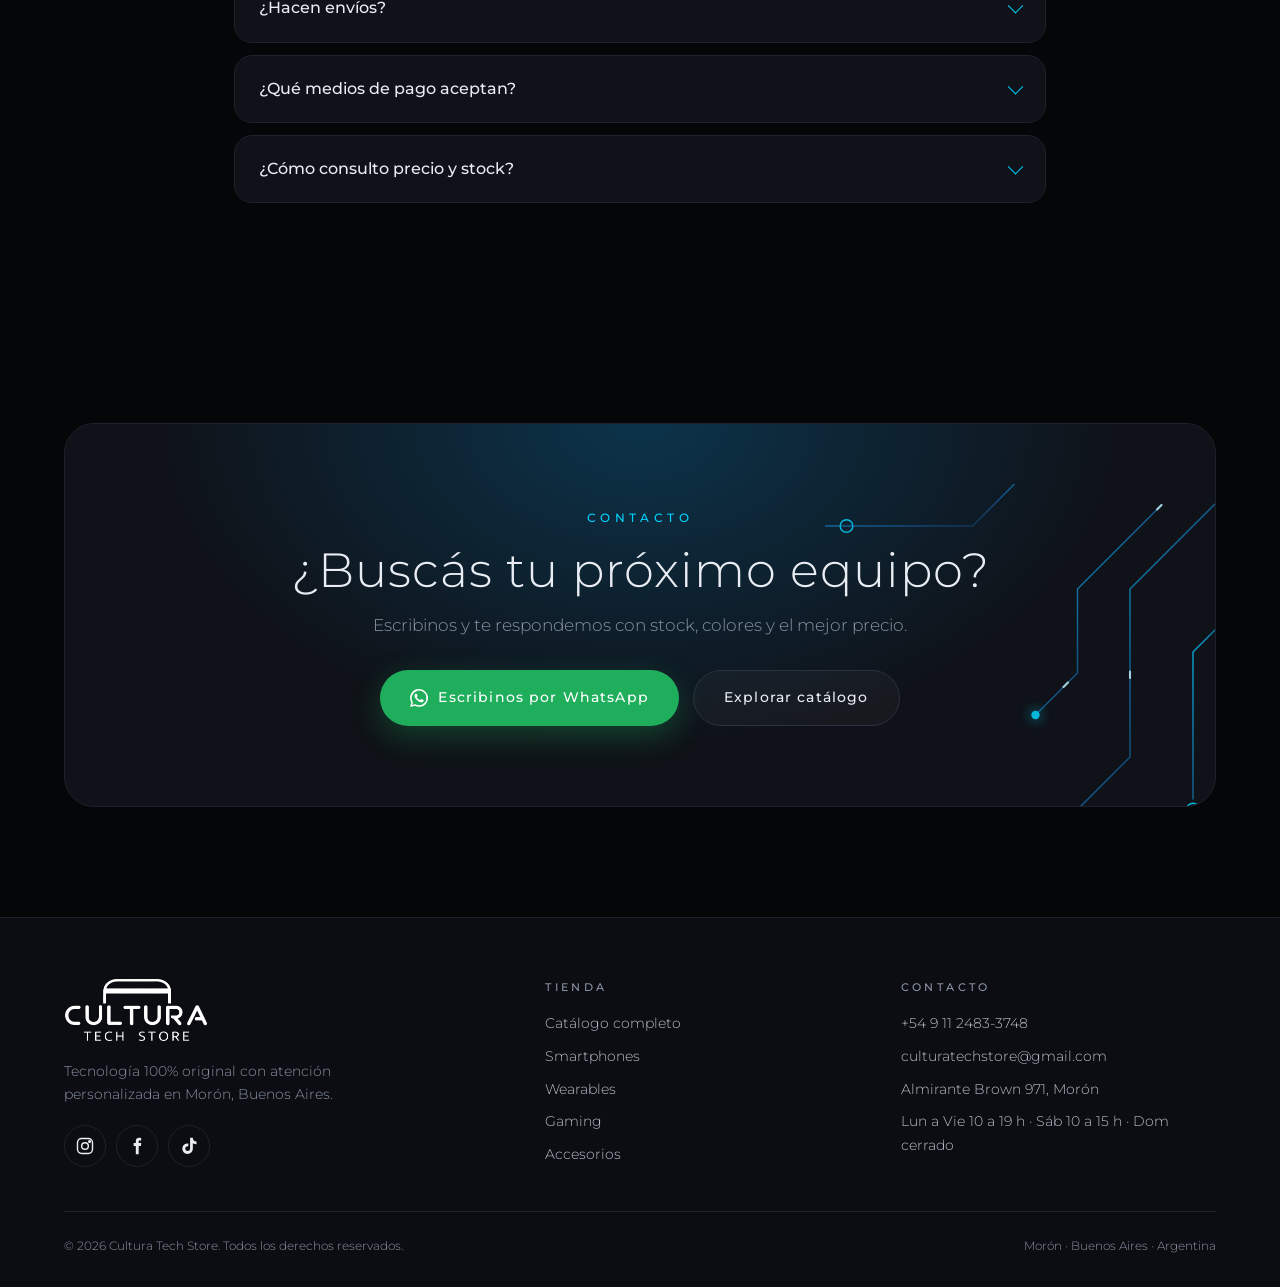
==== commit ef1b6d7c: "Revert "v2.3: catálogo desde planilla (Precios + Stock inmediato), usados con batería, filtro Nuevos" ====
--- a/index.html
+++ b/index.html
@@ -53,15 +53,11 @@
 <div class="scroll-cue" aria-hidden="true"></div></section>
 
 <section class="brands"><div class="wrap center"><span class="eyebrow">Marcas destacadas</span><h2 class="rv">Las marcas que <span class="grad">elegís</span></h2>
-<div class="brand-grid"><a class="bcard rv" href="catalogo.html?marca=Apple"><div class="blogos"><svg class="blogo " viewBox="0 0 24 24" aria-hidden="true"><path fill="url(#silv)" d="M12.152 6.896c-.948 0-2.415-1.078-3.96-1.04-2.04.027-3.91 1.183-4.961 3.014-2.117 3.675-.546 9.103 1.519 12.09 1.013 1.454 2.208 3.09 3.792 3.039 1.52-.065 2.09-.987 3.935-.987 1.831 0 2.35.987 3.96.948 1.637-.026 2.676-1.48 3.676-2.948 1.156-1.688 1.636-3.325 1.662-3.415-.039-.013-3.182-1.221-3.22-4.857-.026-3.04 2.48-4.494 2.597-4.559-1.429-2.09-3.623-2.324-4.39-2.376-2-.156-3.675 1.09-4.61 1.09zM15.53 3.83c.843-1.012 1.4-2.427 1.245-3.83-1.207.052-2.662.805-3.532 1.818-.78.896-1.454 2.338-1.273 3.714 1.338.104 2.715-.688 3.559-1.701"/></svg></div><div class="bn silver">APPLE</div><small>iPhone · MacBook · iPad · Watch</small></a><a class="bcard rv" href="catalogo.html?marca=Samsung"><div class="blogos"><svg class="blogo wide" viewBox="0 9.6 24 4.8" aria-hidden="true"><path fill="url(#silv)" d="M19.8166 10.2808l.0459 2.6934h-.023l-.7793-2.6934h-1.2837v3.3925h.8481l-.0458-2.785h.023l.8366 2.785h1.2264v-3.3925zm-16.149 0l-.6418 3.427h.9284l.4699-3.1175h.0229l.4585 3.1174h.9169l-.6304-3.4269zm5.1805 0l-.424 2.6132h-.023l-.424-2.6132H6.5788l-.0688 3.427h.8596l.023-3.0832h.0114l.573 3.0831h.8711l.5731-3.083h.023l.0228 3.083h.8596l-.0802-3.4269zm-7.2664 2.4527c.0343.0802.0229.1949.0114.2522-.0229.1146-.1031.2292-.3324.2292-.2177 0-.3438-.126-.3438-.3095v-.3323H0v.2636c0 .7679.6074.9971 1.2493.9971.6189 0 1.1346-.2178 1.2149-.7794.0458-.298.0114-.4928 0-.5616-.1605-.722-1.467-.9283-1.5588-1.3295-.0114-.0688-.0114-.1375 0-.1834.023-.1146.1032-.2292.3095-.2292.2063 0 .321.126.321.3095v.2063h.8595v-.2407c0-.745-.6762-.8596-1.1576-.8596-.6074 0-1.1117.2063-1.2034.7564-.023.149-.0344.2866.0114.4585.1376.7106 1.364.9169 1.5358 1.3524m11.152 0c.0343.0803.0228.1834.0114.2522-.023.1146-.1032.2292-.3324.2292-.2178 0-.3438-.126-.3438-.3095v-.3323h-.917v.2636c0 .7564.596.9857 1.2379.9857.6189 0 1.1232-.2063 1.2034-.7794.0459-.298.0115-.4814 0-.5616-.1375-.7106-1.4327-.9284-1.5243-1.318-.0115-.0688-.0115-.1376 0-.1835.0229-.1146.1031-.2292.3094-.2292.1948 0 .321.126.321.3095v.2063h.848v-.2407c0-.745-.6647-.8596-1.146-.8596-.6075 0-1.1004.1948-1.192.7564-.023.149-.023.2866.0114.4585.1376.7106 1.341.9054 1.513 1.3524m2.8882.4585c.2407 0 .3094-.1605.3323-.2522.0115-.0343.0115-.0917.0115-.126v-2.533h.871v2.4642c0 .0688 0 .1948-.0114.2292-.0573.6419-.5616.8482-1.192.8482-.6303 0-1.1346-.2063-1.192-.8482 0-.0344-.0114-.1604-.0114-.2292v-2.4642h.871v2.533c0 .0458 0 .0916.0115.126 0 .0917.0688.2522.3095.2522m7.1518-.0344c.2522 0 .3324-.1605.3553-.2522.0115-.0343.0115-.0917.0115-.126v-.4929h-.3553v-.5043H24v.917c0 .0687 0 .1145-.0115.2292-.0573.6303-.596.8481-1.2034.8481-.6075 0-1.1461-.2178-1.2034-.8481-.0115-.1147-.0115-.1605-.0115-.2293v-1.444c0-.0574.0115-.172.0115-.2293.0802-.6419.596-.8482 1.2034-.8482s1.1347.2063 1.2034.8482c.0115.1031.0115.2292.0115.2292v.1146h-.8596v-.1948s0-.0803-.0115-.1261c-.0114-.0802-.0802-.2521-.3438-.2521-.2521 0-.321.1604-.3438.2521-.0115.0458-.0115.1032-.0115.1605v1.5702c0 .0458 0 .0916.0115.126 0 .0917.0917.2522.3323.2522"/></svg></div><div class="bn silver">SAMSUNG</div><small>Galaxy S · Galaxy A · Watch</small></a><a class="bcard rv" href="catalogo.html?marca=Xiaomi"><div class="blogos"><svg class="blogo " viewBox="0 0 24 24" aria-hidden="true"><path fill="url(#silv)" d="M12 0C8.016 0 4.756.255 2.493 2.516.23 4.776 0 8.033 0 12.012c0 3.98.23 7.235 2.494 9.497C4.757 23.77 8.017 24 12 24c3.983 0 7.243-.23 9.506-2.491C23.77 19.247 24 15.99 24 12.012c0-3.984-.233-7.243-2.502-9.504C19.234.252 15.978 0 12 0zM4.906 7.405h5.624c1.47 0 3.007.068 3.764.827.746.746.827 2.233.83 3.676v4.54a.15.15 0 0 1-.152.147h-1.947a.15.15 0 0 1-.152-.148V11.83c-.002-.806-.048-1.634-.464-2.051-.358-.36-1.026-.441-1.72-.458H7.158a.15.15 0 0 0-.151.147v6.98a.15.15 0 0 1-.152.148H4.906a.15.15 0 0 1-.15-.148V7.554a.15.15 0 0 1 .15-.149zm12.131 0h1.949a.15.15 0 0 1 .15.15v8.892a.15.15 0 0 1-.15.148h-1.949a.15.15 0 0 1-.151-.148V7.554a.15.15 0 0 1 .151-.149zM8.92 10.948h2.046c.083 0 .15.066.15.147v5.352a.15.15 0 0 1-.15.148H8.92a.15.15 0 0 1-.152-.148v-5.352a.15.15 0 0 1 .152-.147Z"/></svg></div><div class="bn silver">XIAOMI</div><small>Redmi · POCO · Xiaomi</small></a><a class="bcard rv" href="catalogo.html?cat=Gaming"><div class="blogos"><svg class="blogo " viewBox="0 0 24 24" aria-hidden="true"><path fill="url(#silv)" d="M8.984 2.596v17.547l3.915 1.261V6.688c0-.69.304-1.151.794-.991.636.18.76.814.76 1.505v5.875c2.441 1.193 4.362-.002 4.362-3.152 0-3.237-1.126-4.675-4.438-5.827-1.307-.448-3.728-1.186-5.39-1.502zm4.656 16.241l6.296-2.275c.715-.258.826-.625.246-.818-.586-.192-1.637-.139-2.357.123l-4.205 1.5V14.98l.24-.085s1.201-.42 2.913-.615c1.696-.18 3.785.03 5.437.661 1.848.601 2.04 1.472 1.576 2.072-.465.6-1.622 1.036-1.622 1.036l-8.544 3.107V18.86zM1.807 18.6c-1.9-.545-2.214-1.668-1.352-2.32.801-.586 2.16-1.052 2.16-1.052l5.615-2.013v2.313L4.205 17c-.705.271-.825.632-.239.826.586.195 1.637.15 2.343-.12L8.247 17v2.074c-.12.03-.256.044-.39.073-1.939.331-3.996.196-6.038-.479z"/></svg><svg class="blogo " viewBox="0 0 24 24" aria-hidden="true"><path fill="url(#silv)" d="M14.176 24h3.674c3.376 0 6.15-2.774 6.15-6.15V6.15C24 2.775 21.226 0 17.85 0H14.1c-.074 0-.15.074-.15.15v23.7c-.001.076.075.15.226.15zm4.574-13.199c1.351 0 2.399 1.125 2.399 2.398 0 1.352-1.125 2.4-2.399 2.4-1.35 0-2.4-1.049-2.4-2.4-.075-1.349 1.05-2.398 2.4-2.398zM11.4 0H6.15C2.775 0 0 2.775 0 6.15v11.7C0 21.226 2.775 24 6.15 24h5.25c.074 0 .15-.074.15-.149V.15c.001-.076-.075-.15-.15-.15zM9.676 22.051H6.15c-2.326 0-4.201-1.875-4.201-4.201V6.15c0-2.326 1.875-4.201 4.201-4.201H9.6l.076 20.102zM3.75 7.199c0 1.275.975 2.25 2.25 2.25s2.25-.975 2.25-2.25c0-1.273-.975-2.25-2.25-2.25s-2.25.977-2.25 2.25z"/></svg></div><div class="bn silver">CONSOLAS</div><small>PlayStation · Nintendo Switch</small></a></div></div></section>
+<div class="brand-grid"><a class="bcard rv" href="catalogo.html?marca=Apple"><div class="blogos"><svg class="blogo " viewBox="0 0 24 24" aria-hidden="true"><path fill="url(#silv)" d="M12.152 6.896c-.948 0-2.415-1.078-3.96-1.04-2.04.027-3.91 1.183-4.961 3.014-2.117 3.675-.546 9.103 1.519 12.09 1.013 1.454 2.208 3.09 3.792 3.039 1.52-.065 2.09-.987 3.935-.987 1.831 0 2.35.987 3.96.948 1.637-.026 2.676-1.48 3.676-2.948 1.156-1.688 1.636-3.325 1.662-3.415-.039-.013-3.182-1.221-3.22-4.857-.026-3.04 2.48-4.494 2.597-4.559-1.429-2.09-3.623-2.324-4.39-2.376-2-.156-3.675 1.09-4.61 1.09zM15.53 3.83c.843-1.012 1.4-2.427 1.245-3.83-1.207.052-2.662.805-3.532 1.818-.78.896-1.454 2.338-1.273 3.714 1.338.104 2.715-.688 3.559-1.701"/></svg></div><div class="bn silver">APPLE</div><small>iPhone · MacBook · iPad · Watch</small></a><a class="bcard rv" href="catalogo.html?marca=Samsung"><div class="blogos"><svg class="blogo wide" viewBox="0 9.6 24 4.8" aria-hidden="true"><path fill="url(#silv)" d="M19.8166 10.2808l.0459 2.6934h-.023l-.7793-2.6934h-1.2837v3.3925h.8481l-.0458-2.785h.023l.8366 2.785h1.2264v-3.3925zm-16.149 0l-.6418 3.427h.9284l.4699-3.1175h.0229l.4585 3.1174h.9169l-.6304-3.4269zm5.1805 0l-.424 2.6132h-.023l-.424-2.6132H6.5788l-.0688 3.427h.8596l.023-3.0832h.0114l.573 3.0831h.8711l.5731-3.083h.023l.0228 3.083h.8596l-.0802-3.4269zm-7.2664 2.4527c.0343.0802.0229.1949.0114.2522-.0229.1146-.1031.2292-.3324.2292-.2177 0-.3438-.126-.3438-.3095v-.3323H0v.2636c0 .7679.6074.9971 1.2493.9971.6189 0 1.1346-.2178 1.2149-.7794.0458-.298.0114-.4928 0-.5616-.1605-.722-1.467-.9283-1.5588-1.3295-.0114-.0688-.0114-.1375 0-.1834.023-.1146.1032-.2292.3095-.2292.2063 0 .321.126.321.3095v.2063h.8595v-.2407c0-.745-.6762-.8596-1.1576-.8596-.6074 0-1.1117.2063-1.2034.7564-.023.149-.0344.2866.0114.4585.1376.7106 1.364.9169 1.5358 1.3524m11.152 0c.0343.0803.0228.1834.0114.2522-.023.1146-.1032.2292-.3324.2292-.2178 0-.3438-.126-.3438-.3095v-.3323h-.917v.2636c0 .7564.596.9857 1.2379.9857.6189 0 1.1232-.2063 1.2034-.7794.0459-.298.0115-.4814 0-.5616-.1375-.7106-1.4327-.9284-1.5243-1.318-.0115-.0688-.0115-.1376 0-.1835.0229-.1146.1031-.2292.3094-.2292.1948 0 .321.126.321.3095v.2063h.848v-.2407c0-.745-.6647-.8596-1.146-.8596-.6075 0-1.1004.1948-1.192.7564-.023.149-.023.2866.0114.4585.1376.7106 1.341.9054 1.513 1.3524m2.8882.4585c.2407 0 .3094-.1605.3323-.2522.0115-.0343.0115-.0917.0115-.126v-2.533h.871v2.4642c0 .0688 0 .1948-.0114.2292-.0573.6419-.5616.8482-1.192.8482-.6303 0-1.1346-.2063-1.192-.8482 0-.0344-.0114-.1604-.0114-.2292v-2.4642h.871v2.533c0 .0458 0 .0916.0115.126 0 .0917.0688.2522.3095.2522m7.1518-.0344c.2522 0 .3324-.1605.3553-.2522.0115-.0343.0115-.0917.0115-.126v-.4929h-.3553v-.5043H24v.917c0 .0687 0 .1145-.0115.2292-.0573.6303-.596.8481-1.2034.8481-.6075 0-1.1461-.2178-1.2034-.8481-.0115-.1147-.0115-.1605-.0115-.2293v-1.444c0-.0574.0115-.172.0115-.2293.0802-.6419.596-.8482 1.2034-.8482s1.1347.2063 1.2034.8482c.0115.1031.0115.2292.0115.2292v.1146h-.8596v-.1948s0-.0803-.0115-.1261c-.0114-.0802-.0802-.2521-.3438-.2521-.2521 0-.321.1604-.3438.2521-.0115.0458-.0115.1032-.0115.1605v1.5702c0 .0458 0 .0916.0115.126 0 .0917.0917.2522.3323.2522"/></svg></div><div class="bn silver">SAMSUNG</div><small>Galaxy S · Galaxy A · Watch</small></a><a class="bcard rv" href="#" data-wa="¡Hola Cultura Tech! Quería consultar por equipos Xiaomi disponibles."><div class="blogos"><svg class="blogo " viewBox="0 0 24 24" aria-hidden="true"><path fill="url(#silv)" d="M12 0C8.016 0 4.756.255 2.493 2.516.23 4.776 0 8.033 0 12.012c0 3.98.23 7.235 2.494 9.497C4.757 23.77 8.017 24 12 24c3.983 0 7.243-.23 9.506-2.491C23.77 19.247 24 15.99 24 12.012c0-3.984-.233-7.243-2.502-9.504C19.234.252 15.978 0 12 0zM4.906 7.405h5.624c1.47 0 3.007.068 3.764.827.746.746.827 2.233.83 3.676v4.54a.15.15 0 0 1-.152.147h-1.947a.15.15 0 0 1-.152-.148V11.83c-.002-.806-.048-1.634-.464-2.051-.358-.36-1.026-.441-1.72-.458H7.158a.15.15 0 0 0-.151.147v6.98a.15.15 0 0 1-.152.148H4.906a.15.15 0 0 1-.15-.148V7.554a.15.15 0 0 1 .15-.149zm12.131 0h1.949a.15.15 0 0 1 .15.15v8.892a.15.15 0 0 1-.15.148h-1.949a.15.15 0 0 1-.151-.148V7.554a.15.15 0 0 1 .151-.149zM8.92 10.948h2.046c.083 0 .15.066.15.147v5.352a.15.15 0 0 1-.15.148H8.92a.15.15 0 0 1-.152-.148v-5.352a.15.15 0 0 1 .152-.147Z"/></svg></div><div class="bn silver">XIAOMI</div><small>Consultá disponibilidad</small></a><a class="bcard rv" href="catalogo.html?cat=Gaming"><div class="blogos"><svg class="blogo " viewBox="0 0 24 24" aria-hidden="true"><path fill="url(#silv)" d="M8.984 2.596v17.547l3.915 1.261V6.688c0-.69.304-1.151.794-.991.636.18.76.814.76 1.505v5.875c2.441 1.193 4.362-.002 4.362-3.152 0-3.237-1.126-4.675-4.438-5.827-1.307-.448-3.728-1.186-5.39-1.502zm4.656 16.241l6.296-2.275c.715-.258.826-.625.246-.818-.586-.192-1.637-.139-2.357.123l-4.205 1.5V14.98l.24-.085s1.201-.42 2.913-.615c1.696-.18 3.785.03 5.437.661 1.848.601 2.04 1.472 1.576 2.072-.465.6-1.622 1.036-1.622 1.036l-8.544 3.107V18.86zM1.807 18.6c-1.9-.545-2.214-1.668-1.352-2.32.801-.586 2.16-1.052 2.16-1.052l5.615-2.013v2.313L4.205 17c-.705.271-.825.632-.239.826.586.195 1.637.15 2.343-.12L8.247 17v2.074c-.12.03-.256.044-.39.073-1.939.331-3.996.196-6.038-.479z"/></svg><svg class="blogo " viewBox="0 0 24 24" aria-hidden="true"><path fill="url(#silv)" d="M14.176 24h3.674c3.376 0 6.15-2.774 6.15-6.15V6.15C24 2.775 21.226 0 17.85 0H14.1c-.074 0-.15.074-.15.15v23.7c-.001.076.075.15.226.15zm4.574-13.199c1.351 0 2.399 1.125 2.399 2.398 0 1.352-1.125 2.4-2.399 2.4-1.35 0-2.4-1.049-2.4-2.4-.075-1.349 1.05-2.398 2.4-2.398zM11.4 0H6.15C2.775 0 0 2.775 0 6.15v11.7C0 21.226 2.775 24 6.15 24h5.25c.074 0 .15-.074.15-.149V.15c.001-.076-.075-.15-.15-.15zM9.676 22.051H6.15c-2.326 0-4.201-1.875-4.201-4.201V6.15c0-2.326 1.875-4.201 4.201-4.201H9.6l.076 20.102zM3.75 7.199c0 1.275.975 2.25 2.25 2.25s2.25-.975 2.25-2.25c0-1.273-.975-2.25-2.25-2.25s-2.25.977-2.25 2.25z"/></svg></div><div class="bn silver">CONSOLAS</div><small>PlayStation · Nintendo Switch</small></a></div></div></section>
 
 <section id="destacados"><div class="wrap"><div class="center" style="margin-bottom:56px"><span class="eyebrow">Destacados</span><h2 class="rv">Lo último, <span class="silver">en tus manos</span></h2><p class="lead rv">Una selección de nuestros equipos más buscados. Consultá stock y colores al instante por WhatsApp.</p></div>
 <div class="grid" id="featured"></div>
 <div class="center" style="margin-top:50px"><a href="catalogo.html" class="btn ghost">Ver catálogo completo (<span data-count></span> productos)</a></div></div></section>
-
-<section id="usados" style="background:var(--bg2);border-top:1px solid var(--line);border-bottom:1px solid var(--line)"><div class="wrap"><div class="center" style="margin-bottom:56px"><span class="eyebrow">Usados verificados</span><h2 class="rv">iPhone usados, <span class="grad">listos para usar</span></h2><p class="lead rv">Pasan por un riguroso control antes de la venta. Algunos provienen de plan canje y otros son importados de Estados Unidos. Indicamos la batería de cada equipo.</p></div>
-<div class="grid" id="usados-grid"></div>
-<div class="center" style="margin-top:50px"><a href="catalogo.html?condicion=usado" class="btn ghost">Ver todos los usados (<span data-ucount></span>)</a></div></div></section>
 
 <section style="background:var(--bg2);border-top:1px solid var(--line);border-bottom:1px solid var(--line)"><div class="wrap center"><span class="eyebrow">Beneficios</span><h2 class="rv">Comprar tecnología, <span class="grad">sin vueltas</span></h2>
 <div class="bens" style="text-align:left">
@@ -116,7 +112,7 @@
 <div><a href="index.html" class="brand" aria-label="Cultura Tech Store"><img class="logo flogo logo-img" src="assets/logo-header.webp" width="572" height="255" alt="Cultura Tech Store" decoding="async"></a>
 <p style="color:var(--mut);font-size:.9rem;margin-top:18px;max-width:340px">Tecnología 100% original con atención personalizada en Morón, Buenos Aires.</p>
 <div class="socials" data-socials></div></div>
-<div><h4>Tienda</h4><ul><li><a href="catalogo.html">Catálogo completo</a></li><li><a href="catalogo.html?cat=Smartphones">Smartphones</a></li><li><a href="catalogo.html?cat=Notebooks">Notebooks</a></li><li><a href="catalogo.html?cat=Tablets">Tablets</a></li><li><a href="catalogo.html?cat=Gaming">Consolas</a></li><li><a href="catalogo.html?condicion=usado">Usados</a></li></ul></div>
+<div><h4>Tienda</h4><ul><li><a href="catalogo.html">Catálogo completo</a></li><li><a href="catalogo.html?cat=Smartphones">Smartphones</a></li><li><a href="catalogo.html?cat=Wearables">Wearables</a></li><li><a href="catalogo.html?cat=Gaming">Gaming</a></li><li><a href="catalogo.html?cat=Accesorios">Accesorios</a></li></ul></div>
 <div><h4>Contacto</h4><ul><li><a href="#" data-wa=""><span data-cfg="whatsappDisplay"></span></a></li><li data-optional><a href="#" data-mail><span data-cfg="email"></span></a></li><li>Almirante Brown 971, Morón</li><li data-optional><span data-cfg="hours"></span></li></ul></div>
 </div><div class="fbottom"><span>© <span class="year"></span> Cultura Tech Store. Todos los derechos reservados.</span><span>Morón · Buenos Aires · Argentina</span></div></div></footer>
 <a class="fab" href="#" data-wa="" aria-label="Escribinos por WhatsApp"><svg viewBox="0 0 24 24" aria-hidden="true" fill="currentColor"><path d="M17.5 14.4c-.3-.1-1.8-.9-2-1s-.5-.1-.7.1-.8 1-1 1.2-.4.2-.6.1a8.2 8.2 0 0 1-4.1-3.6c-.3-.5.3-.5.9-1.6.1-.2 0-.4 0-.5l-.9-2.2c-.2-.6-.5-.5-.7-.5h-.6a1.1 1.1 0 0 0-.8.4 3.4 3.4 0 0 0-1 2.5 5.9 5.9 0 0 0 1.2 3.1 13.4 13.4 0 0 0 5.2 4.6c1.9.8 2.7.9 3.6.7a3.1 3.1 0 0 0 2-1.4 2.5 2.5 0 0 0 .2-1.4c-.1-.1-.3-.2-.6-.3zM12 21.8a9.8 9.8 0 0 1-5-1.4l-.4-.2-3.7 1 1-3.6-.2-.4A9.8 9.8 0 1 1 12 21.8zm8.4-18.2A11.8 11.8 0 0 0 1.8 17.9L.1 24l6.3-1.6a11.8 11.8 0 0 0 5.6 1.4A11.8 11.8 0 0 0 20.4 3.6z"/></svg></a>
--- a/css/styles.css
+++ b/css/styles.css
@@ -208,12 +208,3 @@
 .bens{grid-template-columns:repeat(4,1fr)!important}
 @media(max-width:1000px){.bens{grid-template-columns:repeat(2,1fr)!important}}
 @media(max-width:520px){.bens{grid-template-columns:1fr!important}}
-/* v2.3 condición + usados */
-.seg{display:inline-flex;border:1px solid var(--line);border-radius:999px;padding:3px;background:rgba(255,255,255,.03)}
-.seg button{background:none;border:0;color:var(--mut);font:inherit;font-size:.85rem;padding:9px 16px;border-radius:999px;cursor:pointer;letter-spacing:.04em}
-.seg button.on{background:linear-gradient(90deg,var(--c1),var(--c2,#4f7cff));color:#fff}
-.seg button:focus-visible{outline:2px solid var(--c1);outline-offset:2px}
-.badge.semi{background:rgba(255,183,77,.14);color:#ffb74d;border-color:rgba(255,183,77,.4)}
-.pbat{display:inline-flex;align-items:center;gap:6px;font-size:.78rem;color:#7ee2a8;margin:2px 0 6px}
-.pbat svg{width:18px;height:18px;fill:none;stroke:currentColor;stroke-width:1.6}
-@media(max-width:640px){.seg{width:100%}.seg button{flex:1;padding:9px 6px}}
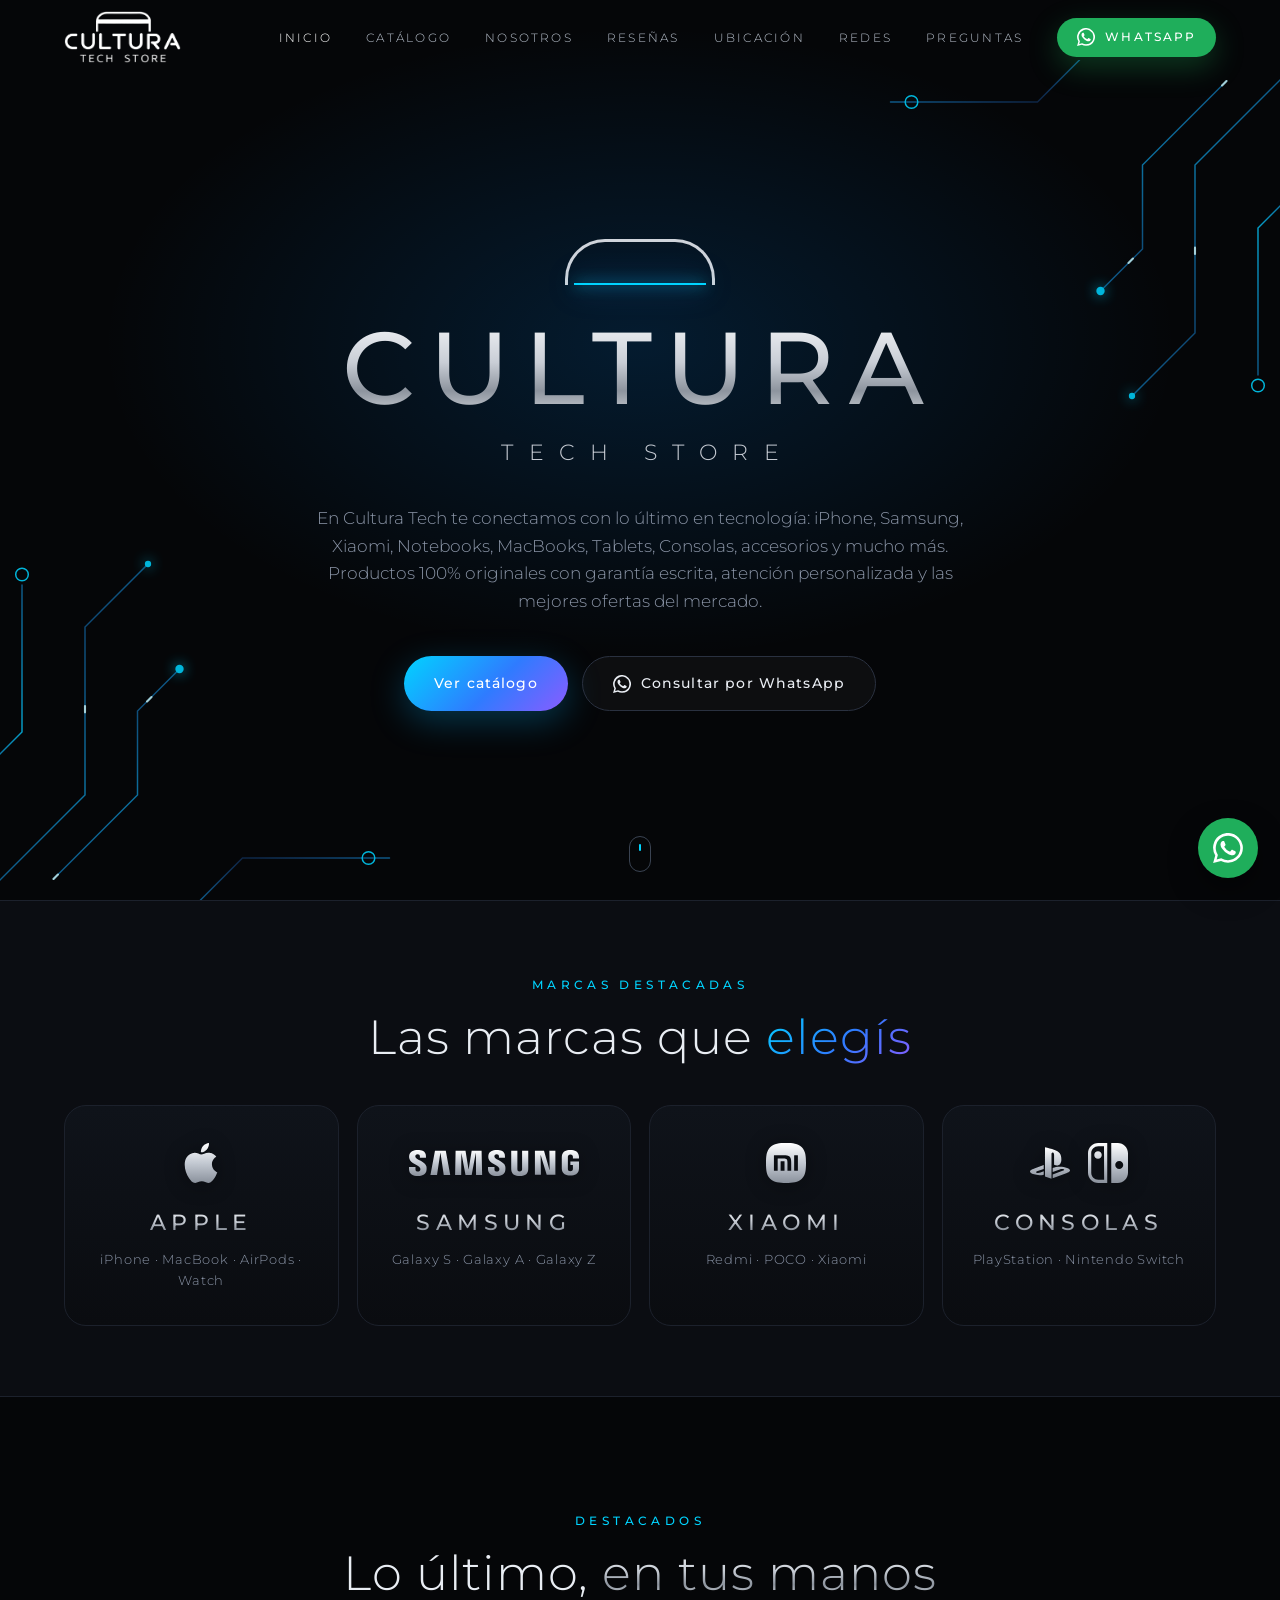
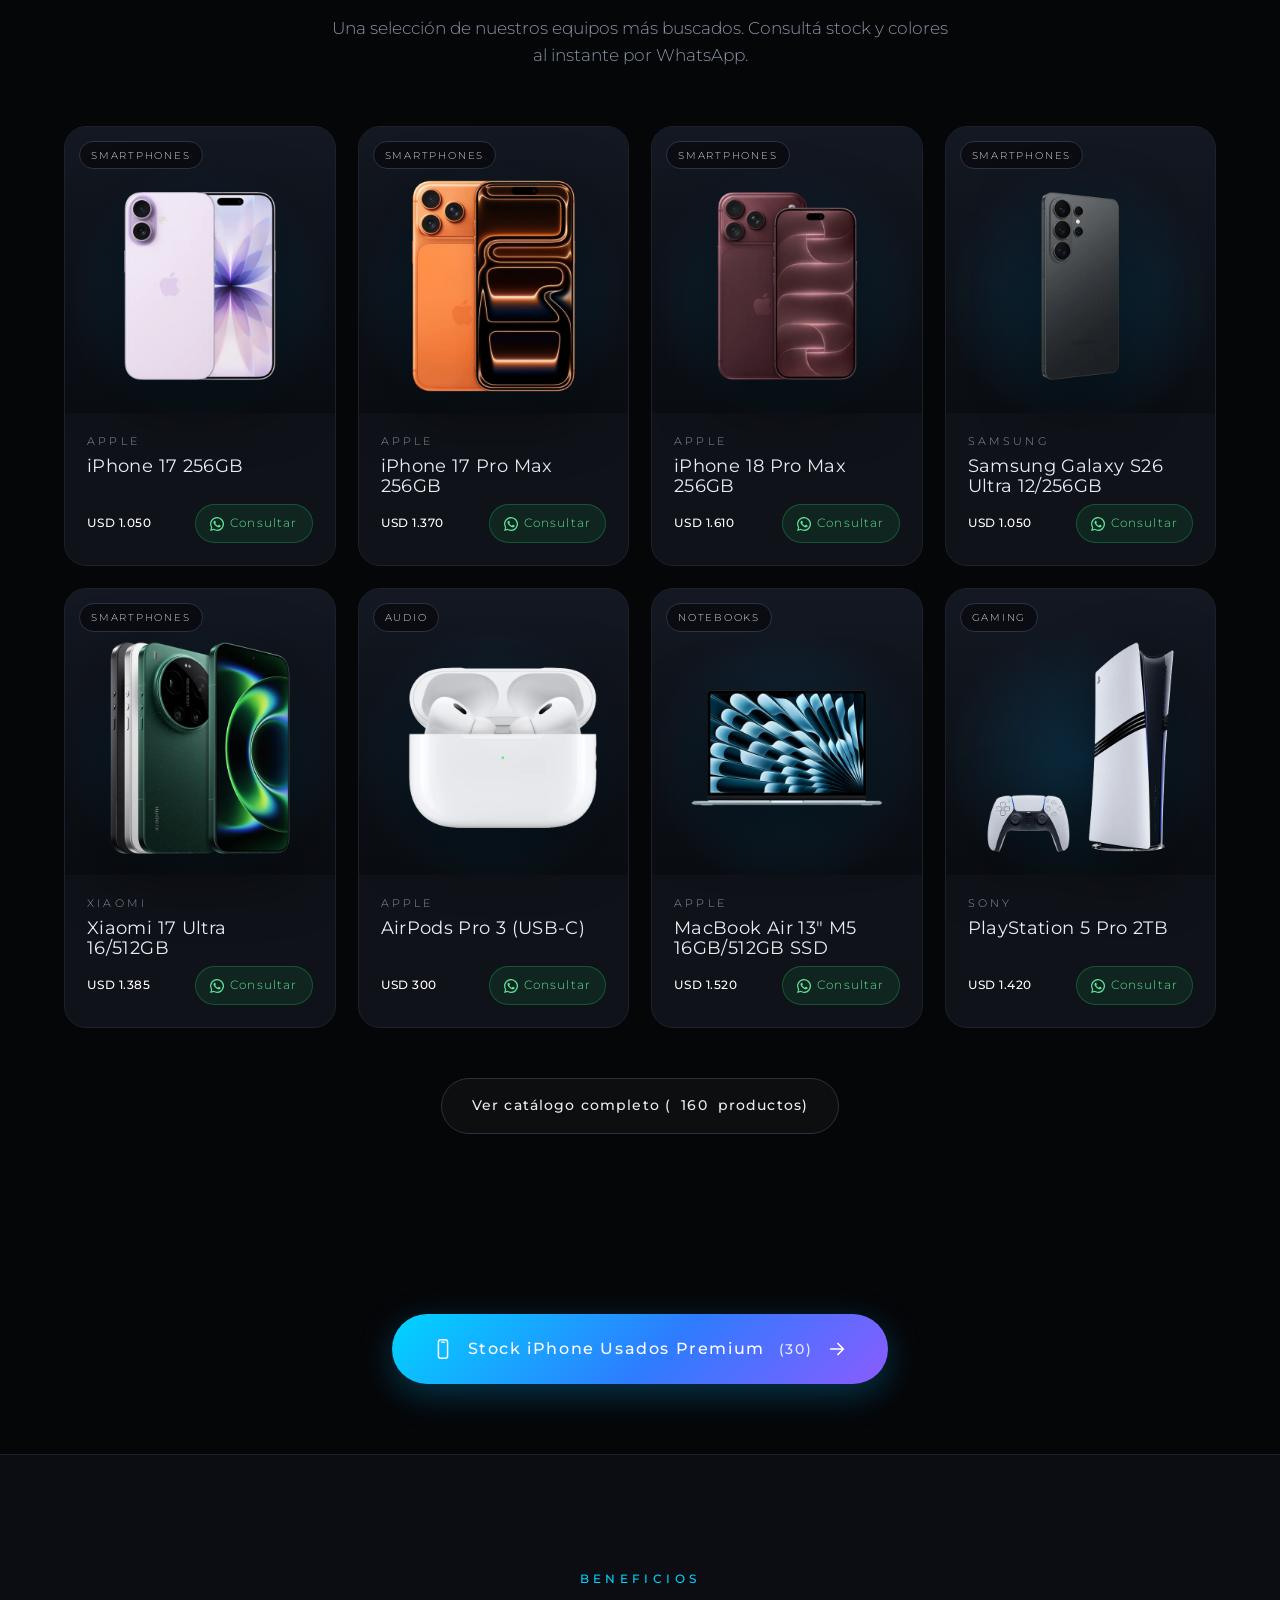
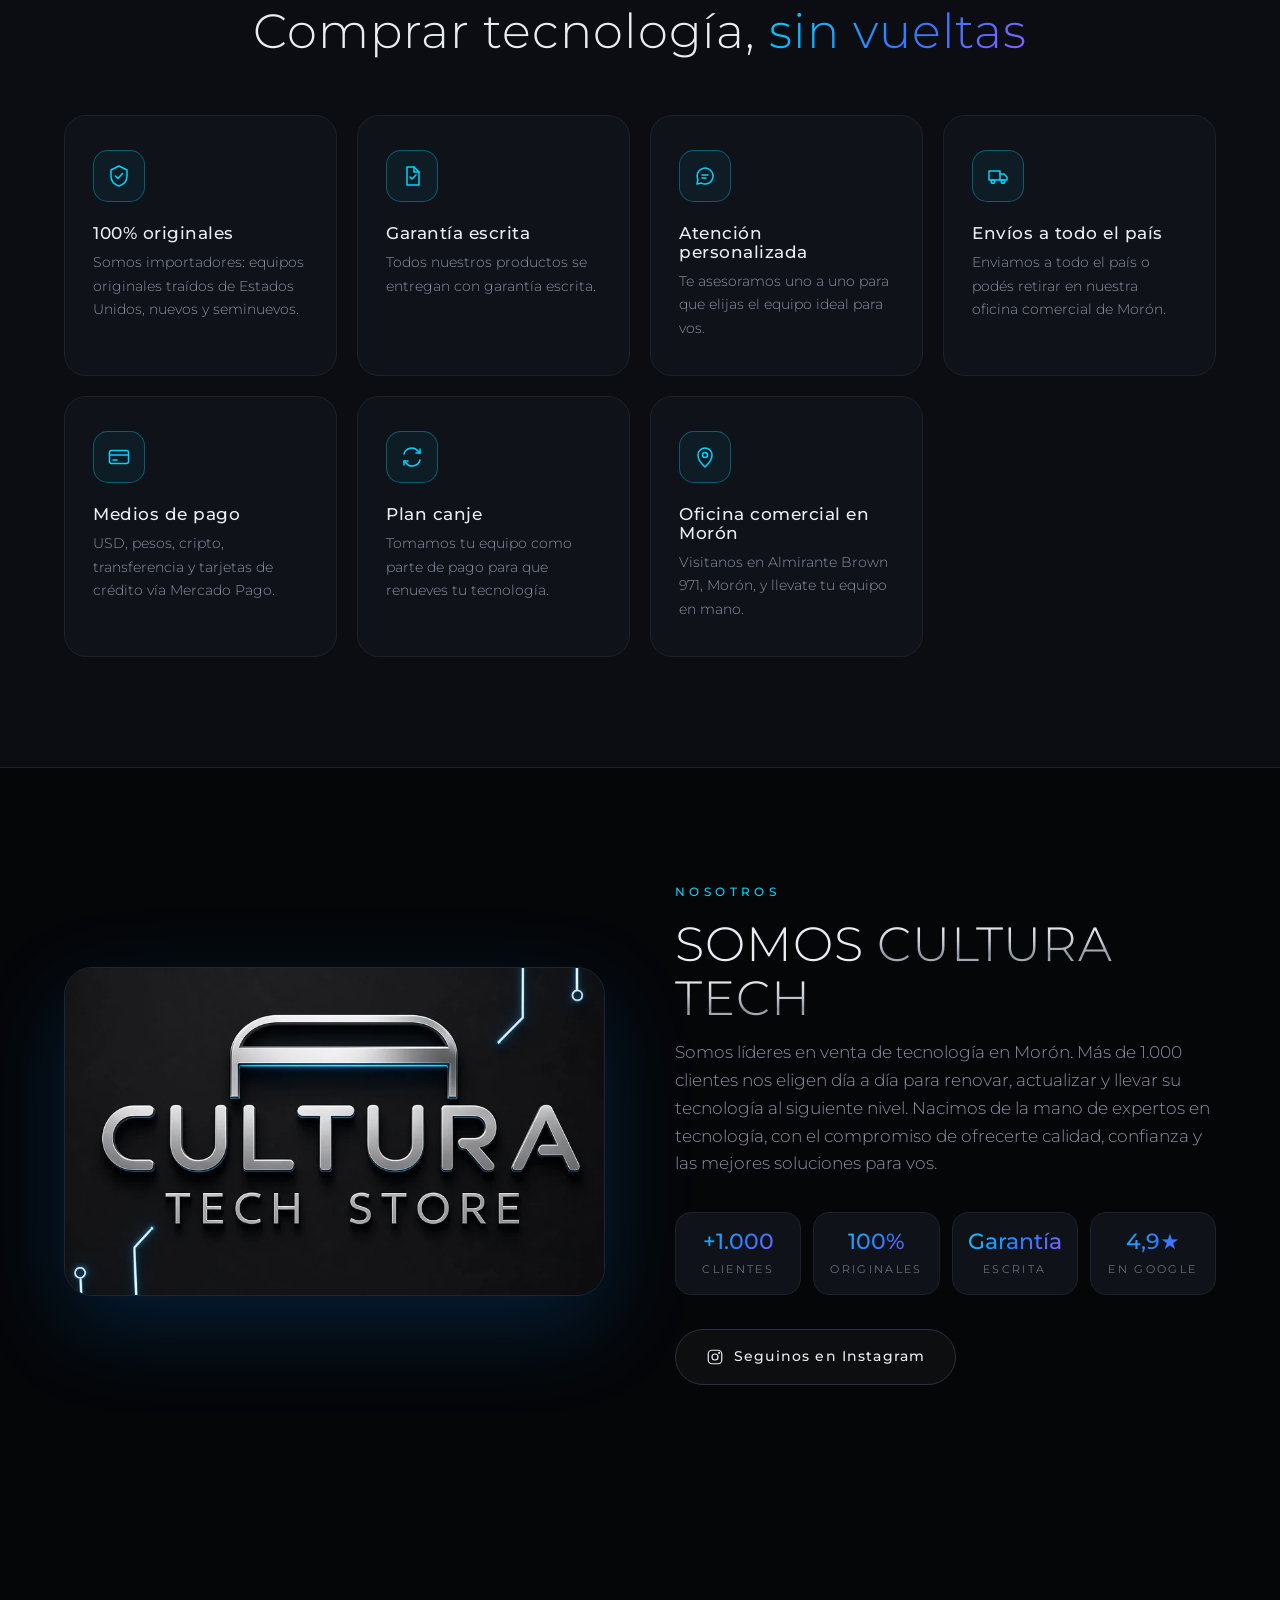
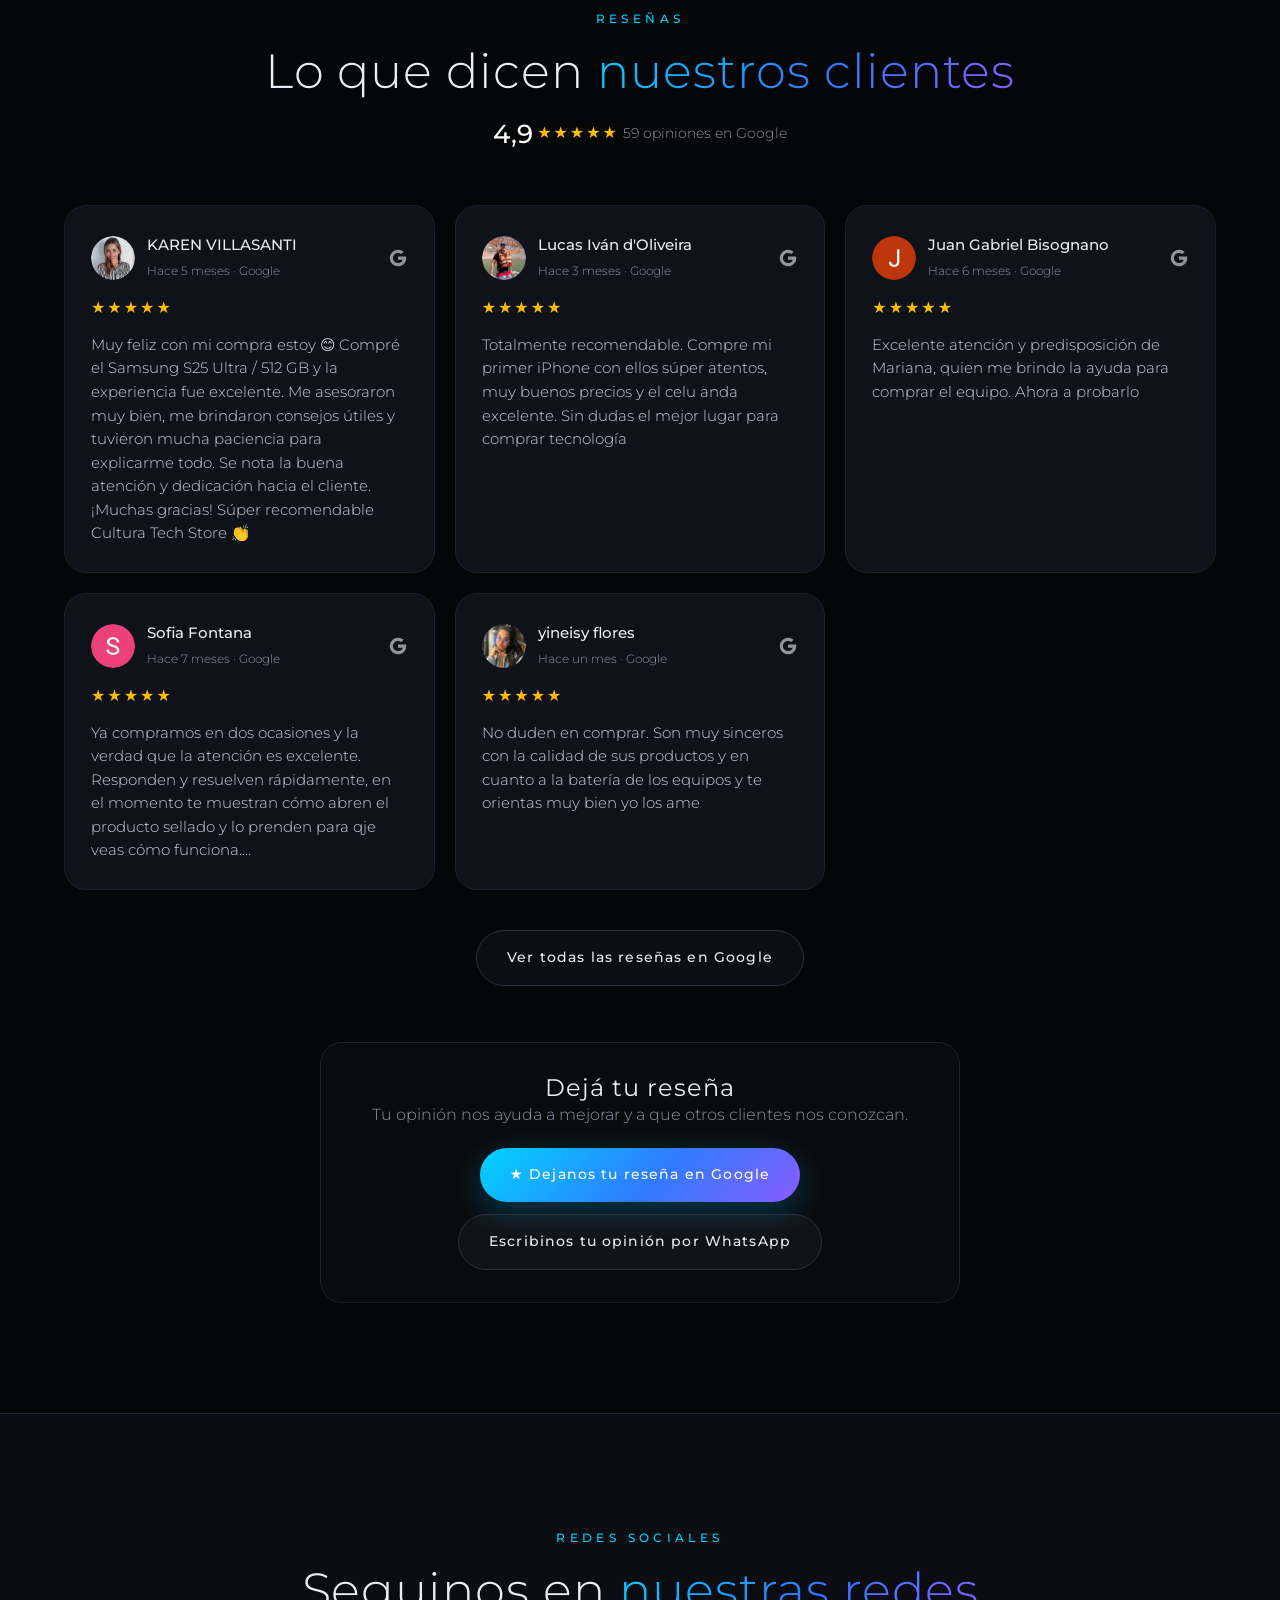
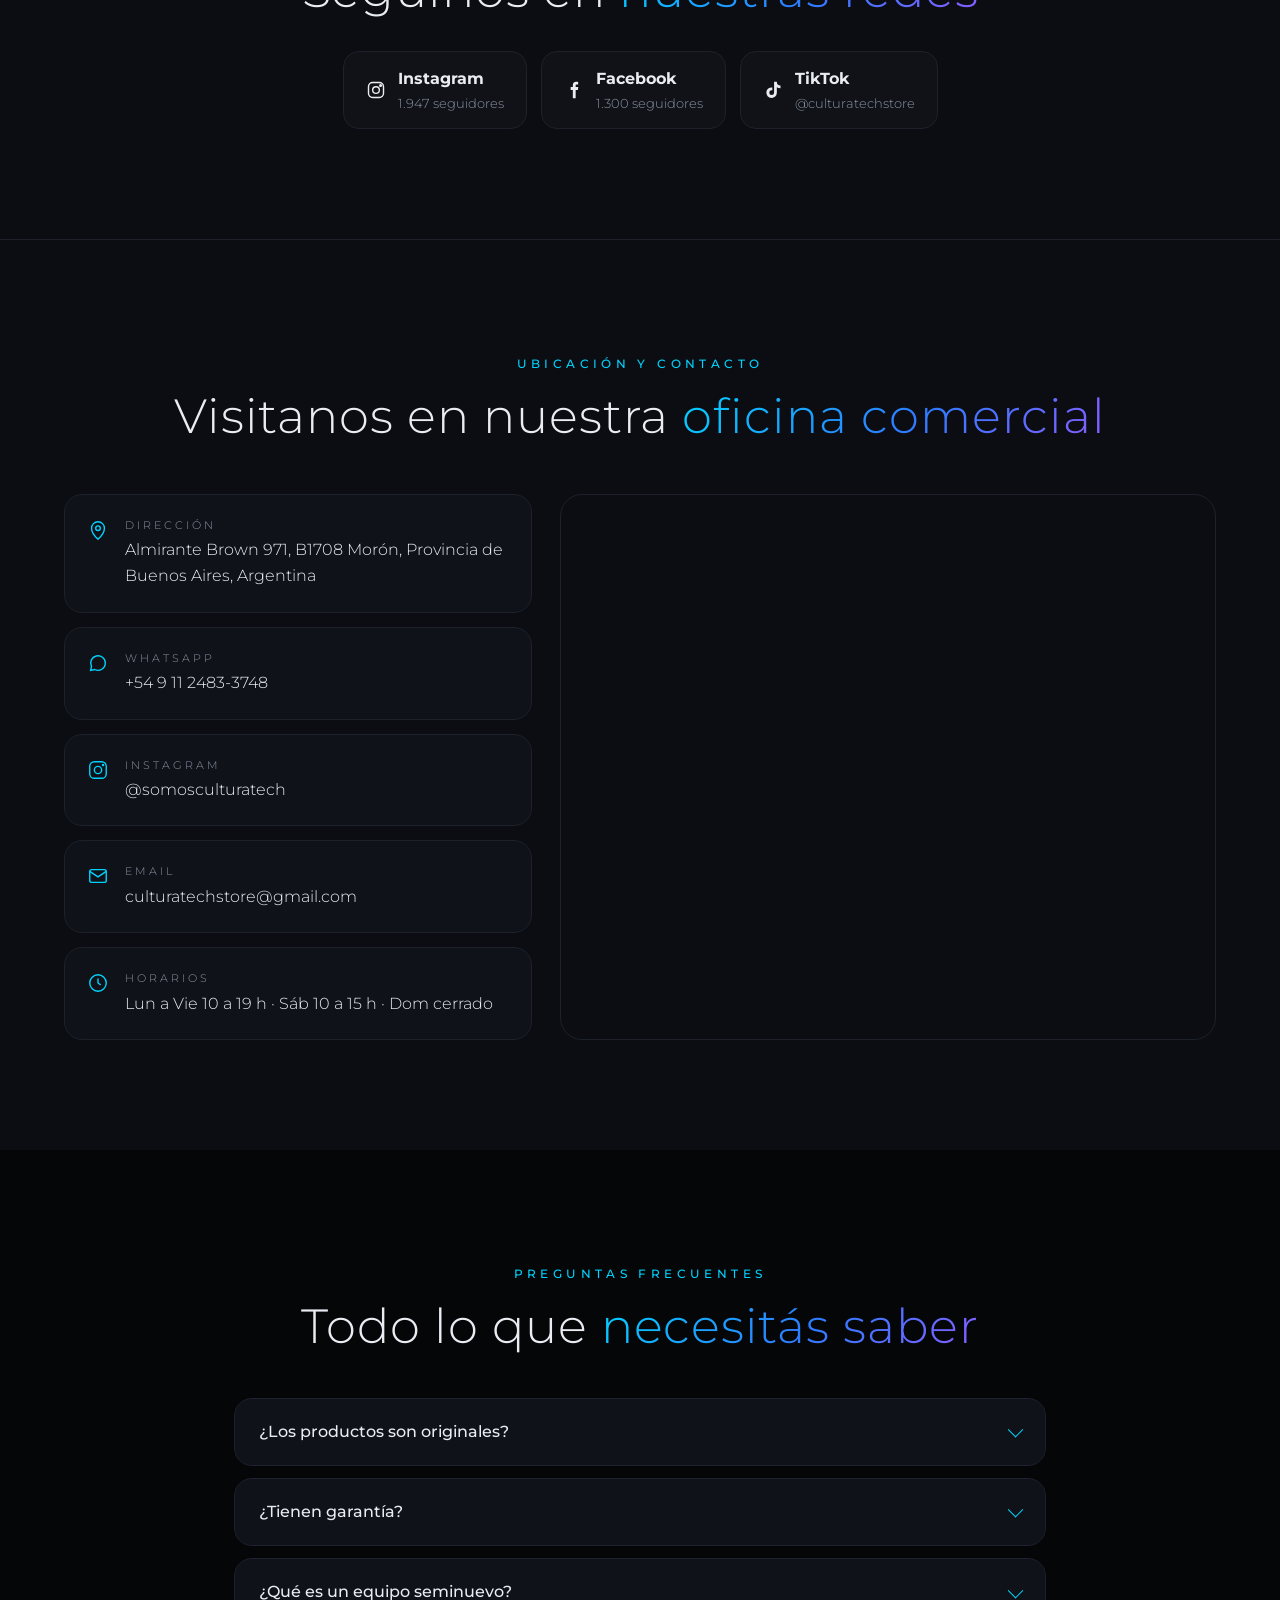
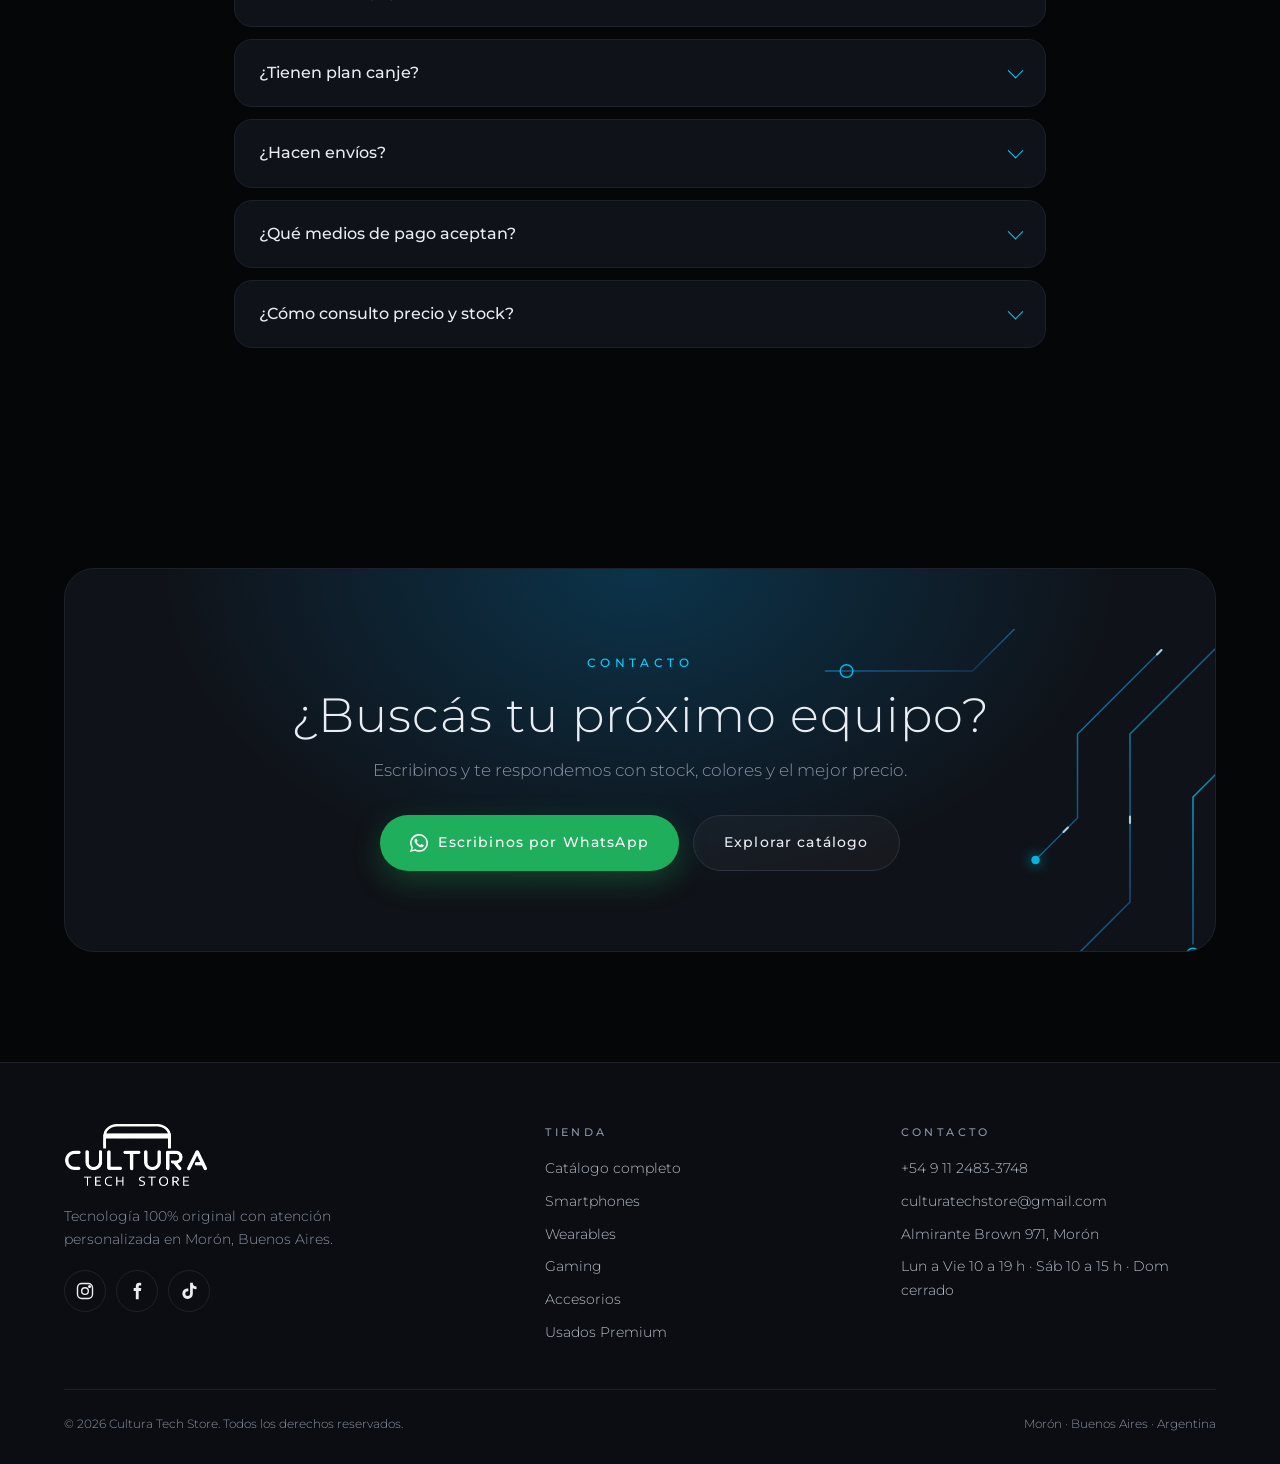
==== commit ce95f712: "v2.4: catálogo desde stock 17/10 (un producto por fila), sección Usados Premium con batería y fotos " ====
--- a/index.html
+++ b/index.html
@@ -53,11 +53,13 @@
 <div class="scroll-cue" aria-hidden="true"></div></section>
 
 <section class="brands"><div class="wrap center"><span class="eyebrow">Marcas destacadas</span><h2 class="rv">Las marcas que <span class="grad">elegís</span></h2>
-<div class="brand-grid"><a class="bcard rv" href="catalogo.html?marca=Apple"><div class="blogos"><svg class="blogo " viewBox="0 0 24 24" aria-hidden="true"><path fill="url(#silv)" d="M12.152 6.896c-.948 0-2.415-1.078-3.96-1.04-2.04.027-3.91 1.183-4.961 3.014-2.117 3.675-.546 9.103 1.519 12.09 1.013 1.454 2.208 3.09 3.792 3.039 1.52-.065 2.09-.987 3.935-.987 1.831 0 2.35.987 3.96.948 1.637-.026 2.676-1.48 3.676-2.948 1.156-1.688 1.636-3.325 1.662-3.415-.039-.013-3.182-1.221-3.22-4.857-.026-3.04 2.48-4.494 2.597-4.559-1.429-2.09-3.623-2.324-4.39-2.376-2-.156-3.675 1.09-4.61 1.09zM15.53 3.83c.843-1.012 1.4-2.427 1.245-3.83-1.207.052-2.662.805-3.532 1.818-.78.896-1.454 2.338-1.273 3.714 1.338.104 2.715-.688 3.559-1.701"/></svg></div><div class="bn silver">APPLE</div><small>iPhone · MacBook · iPad · Watch</small></a><a class="bcard rv" href="catalogo.html?marca=Samsung"><div class="blogos"><svg class="blogo wide" viewBox="0 9.6 24 4.8" aria-hidden="true"><path fill="url(#silv)" d="M19.8166 10.2808l.0459 2.6934h-.023l-.7793-2.6934h-1.2837v3.3925h.8481l-.0458-2.785h.023l.8366 2.785h1.2264v-3.3925zm-16.149 0l-.6418 3.427h.9284l.4699-3.1175h.0229l.4585 3.1174h.9169l-.6304-3.4269zm5.1805 0l-.424 2.6132h-.023l-.424-2.6132H6.5788l-.0688 3.427h.8596l.023-3.0832h.0114l.573 3.0831h.8711l.5731-3.083h.023l.0228 3.083h.8596l-.0802-3.4269zm-7.2664 2.4527c.0343.0802.0229.1949.0114.2522-.0229.1146-.1031.2292-.3324.2292-.2177 0-.3438-.126-.3438-.3095v-.3323H0v.2636c0 .7679.6074.9971 1.2493.9971.6189 0 1.1346-.2178 1.2149-.7794.0458-.298.0114-.4928 0-.5616-.1605-.722-1.467-.9283-1.5588-1.3295-.0114-.0688-.0114-.1375 0-.1834.023-.1146.1032-.2292.3095-.2292.2063 0 .321.126.321.3095v.2063h.8595v-.2407c0-.745-.6762-.8596-1.1576-.8596-.6074 0-1.1117.2063-1.2034.7564-.023.149-.0344.2866.0114.4585.1376.7106 1.364.9169 1.5358 1.3524m11.152 0c.0343.0803.0228.1834.0114.2522-.023.1146-.1032.2292-.3324.2292-.2178 0-.3438-.126-.3438-.3095v-.3323h-.917v.2636c0 .7564.596.9857 1.2379.9857.6189 0 1.1232-.2063 1.2034-.7794.0459-.298.0115-.4814 0-.5616-.1375-.7106-1.4327-.9284-1.5243-1.318-.0115-.0688-.0115-.1376 0-.1835.0229-.1146.1031-.2292.3094-.2292.1948 0 .321.126.321.3095v.2063h.848v-.2407c0-.745-.6647-.8596-1.146-.8596-.6075 0-1.1004.1948-1.192.7564-.023.149-.023.2866.0114.4585.1376.7106 1.341.9054 1.513 1.3524m2.8882.4585c.2407 0 .3094-.1605.3323-.2522.0115-.0343.0115-.0917.0115-.126v-2.533h.871v2.4642c0 .0688 0 .1948-.0114.2292-.0573.6419-.5616.8482-1.192.8482-.6303 0-1.1346-.2063-1.192-.8482 0-.0344-.0114-.1604-.0114-.2292v-2.4642h.871v2.533c0 .0458 0 .0916.0115.126 0 .0917.0688.2522.3095.2522m7.1518-.0344c.2522 0 .3324-.1605.3553-.2522.0115-.0343.0115-.0917.0115-.126v-.4929h-.3553v-.5043H24v.917c0 .0687 0 .1145-.0115.2292-.0573.6303-.596.8481-1.2034.8481-.6075 0-1.1461-.2178-1.2034-.8481-.0115-.1147-.0115-.1605-.0115-.2293v-1.444c0-.0574.0115-.172.0115-.2293.0802-.6419.596-.8482 1.2034-.8482s1.1347.2063 1.2034.8482c.0115.1031.0115.2292.0115.2292v.1146h-.8596v-.1948s0-.0803-.0115-.1261c-.0114-.0802-.0802-.2521-.3438-.2521-.2521 0-.321.1604-.3438.2521-.0115.0458-.0115.1032-.0115.1605v1.5702c0 .0458 0 .0916.0115.126 0 .0917.0917.2522.3323.2522"/></svg></div><div class="bn silver">SAMSUNG</div><small>Galaxy S · Galaxy A · Watch</small></a><a class="bcard rv" href="#" data-wa="¡Hola Cultura Tech! Quería consultar por equipos Xiaomi disponibles."><div class="blogos"><svg class="blogo " viewBox="0 0 24 24" aria-hidden="true"><path fill="url(#silv)" d="M12 0C8.016 0 4.756.255 2.493 2.516.23 4.776 0 8.033 0 12.012c0 3.98.23 7.235 2.494 9.497C4.757 23.77 8.017 24 12 24c3.983 0 7.243-.23 9.506-2.491C23.77 19.247 24 15.99 24 12.012c0-3.984-.233-7.243-2.502-9.504C19.234.252 15.978 0 12 0zM4.906 7.405h5.624c1.47 0 3.007.068 3.764.827.746.746.827 2.233.83 3.676v4.54a.15.15 0 0 1-.152.147h-1.947a.15.15 0 0 1-.152-.148V11.83c-.002-.806-.048-1.634-.464-2.051-.358-.36-1.026-.441-1.72-.458H7.158a.15.15 0 0 0-.151.147v6.98a.15.15 0 0 1-.152.148H4.906a.15.15 0 0 1-.15-.148V7.554a.15.15 0 0 1 .15-.149zm12.131 0h1.949a.15.15 0 0 1 .15.15v8.892a.15.15 0 0 1-.15.148h-1.949a.15.15 0 0 1-.151-.148V7.554a.15.15 0 0 1 .151-.149zM8.92 10.948h2.046c.083 0 .15.066.15.147v5.352a.15.15 0 0 1-.15.148H8.92a.15.15 0 0 1-.152-.148v-5.352a.15.15 0 0 1 .152-.147Z"/></svg></div><div class="bn silver">XIAOMI</div><small>Consultá disponibilidad</small></a><a class="bcard rv" href="catalogo.html?cat=Gaming"><div class="blogos"><svg class="blogo " viewBox="0 0 24 24" aria-hidden="true"><path fill="url(#silv)" d="M8.984 2.596v17.547l3.915 1.261V6.688c0-.69.304-1.151.794-.991.636.18.76.814.76 1.505v5.875c2.441 1.193 4.362-.002 4.362-3.152 0-3.237-1.126-4.675-4.438-5.827-1.307-.448-3.728-1.186-5.39-1.502zm4.656 16.241l6.296-2.275c.715-.258.826-.625.246-.818-.586-.192-1.637-.139-2.357.123l-4.205 1.5V14.98l.24-.085s1.201-.42 2.913-.615c1.696-.18 3.785.03 5.437.661 1.848.601 2.04 1.472 1.576 2.072-.465.6-1.622 1.036-1.622 1.036l-8.544 3.107V18.86zM1.807 18.6c-1.9-.545-2.214-1.668-1.352-2.32.801-.586 2.16-1.052 2.16-1.052l5.615-2.013v2.313L4.205 17c-.705.271-.825.632-.239.826.586.195 1.637.15 2.343-.12L8.247 17v2.074c-.12.03-.256.044-.39.073-1.939.331-3.996.196-6.038-.479z"/></svg><svg class="blogo " viewBox="0 0 24 24" aria-hidden="true"><path fill="url(#silv)" d="M14.176 24h3.674c3.376 0 6.15-2.774 6.15-6.15V6.15C24 2.775 21.226 0 17.85 0H14.1c-.074 0-.15.074-.15.15v23.7c-.001.076.075.15.226.15zm4.574-13.199c1.351 0 2.399 1.125 2.399 2.398 0 1.352-1.125 2.4-2.399 2.4-1.35 0-2.4-1.049-2.4-2.4-.075-1.349 1.05-2.398 2.4-2.398zM11.4 0H6.15C2.775 0 0 2.775 0 6.15v11.7C0 21.226 2.775 24 6.15 24h5.25c.074 0 .15-.074.15-.149V.15c.001-.076-.075-.15-.15-.15zM9.676 22.051H6.15c-2.326 0-4.201-1.875-4.201-4.201V6.15c0-2.326 1.875-4.201 4.201-4.201H9.6l.076 20.102zM3.75 7.199c0 1.275.975 2.25 2.25 2.25s2.25-.975 2.25-2.25c0-1.273-.975-2.25-2.25-2.25s-2.25.977-2.25 2.25z"/></svg></div><div class="bn silver">CONSOLAS</div><small>PlayStation · Nintendo Switch</small></a></div></div></section>
+<div class="brand-grid"><a class="bcard rv" href="catalogo.html?marca=Apple"><div class="blogos"><svg class="blogo " viewBox="0 0 24 24" aria-hidden="true"><path fill="url(#silv)" d="M12.152 6.896c-.948 0-2.415-1.078-3.96-1.04-2.04.027-3.91 1.183-4.961 3.014-2.117 3.675-.546 9.103 1.519 12.09 1.013 1.454 2.208 3.09 3.792 3.039 1.52-.065 2.09-.987 3.935-.987 1.831 0 2.35.987 3.96.948 1.637-.026 2.676-1.48 3.676-2.948 1.156-1.688 1.636-3.325 1.662-3.415-.039-.013-3.182-1.221-3.22-4.857-.026-3.04 2.48-4.494 2.597-4.559-1.429-2.09-3.623-2.324-4.39-2.376-2-.156-3.675 1.09-4.61 1.09zM15.53 3.83c.843-1.012 1.4-2.427 1.245-3.83-1.207.052-2.662.805-3.532 1.818-.78.896-1.454 2.338-1.273 3.714 1.338.104 2.715-.688 3.559-1.701"/></svg></div><div class="bn silver">APPLE</div><small>iPhone · MacBook · AirPods · Watch</small></a><a class="bcard rv" href="catalogo.html?marca=Samsung"><div class="blogos"><svg class="blogo wide" viewBox="0 9.6 24 4.8" aria-hidden="true"><path fill="url(#silv)" d="M19.8166 10.2808l.0459 2.6934h-.023l-.7793-2.6934h-1.2837v3.3925h.8481l-.0458-2.785h.023l.8366 2.785h1.2264v-3.3925zm-16.149 0l-.6418 3.427h.9284l.4699-3.1175h.0229l.4585 3.1174h.9169l-.6304-3.4269zm5.1805 0l-.424 2.6132h-.023l-.424-2.6132H6.5788l-.0688 3.427h.8596l.023-3.0832h.0114l.573 3.0831h.8711l.5731-3.083h.023l.0228 3.083h.8596l-.0802-3.4269zm-7.2664 2.4527c.0343.0802.0229.1949.0114.2522-.0229.1146-.1031.2292-.3324.2292-.2177 0-.3438-.126-.3438-.3095v-.3323H0v.2636c0 .7679.6074.9971 1.2493.9971.6189 0 1.1346-.2178 1.2149-.7794.0458-.298.0114-.4928 0-.5616-.1605-.722-1.467-.9283-1.5588-1.3295-.0114-.0688-.0114-.1375 0-.1834.023-.1146.1032-.2292.3095-.2292.2063 0 .321.126.321.3095v.2063h.8595v-.2407c0-.745-.6762-.8596-1.1576-.8596-.6074 0-1.1117.2063-1.2034.7564-.023.149-.0344.2866.0114.4585.1376.7106 1.364.9169 1.5358 1.3524m11.152 0c.0343.0803.0228.1834.0114.2522-.023.1146-.1032.2292-.3324.2292-.2178 0-.3438-.126-.3438-.3095v-.3323h-.917v.2636c0 .7564.596.9857 1.2379.9857.6189 0 1.1232-.2063 1.2034-.7794.0459-.298.0115-.4814 0-.5616-.1375-.7106-1.4327-.9284-1.5243-1.318-.0115-.0688-.0115-.1376 0-.1835.0229-.1146.1031-.2292.3094-.2292.1948 0 .321.126.321.3095v.2063h.848v-.2407c0-.745-.6647-.8596-1.146-.8596-.6075 0-1.1004.1948-1.192.7564-.023.149-.023.2866.0114.4585.1376.7106 1.341.9054 1.513 1.3524m2.8882.4585c.2407 0 .3094-.1605.3323-.2522.0115-.0343.0115-.0917.0115-.126v-2.533h.871v2.4642c0 .0688 0 .1948-.0114.2292-.0573.6419-.5616.8482-1.192.8482-.6303 0-1.1346-.2063-1.192-.8482 0-.0344-.0114-.1604-.0114-.2292v-2.4642h.871v2.533c0 .0458 0 .0916.0115.126 0 .0917.0688.2522.3095.2522m7.1518-.0344c.2522 0 .3324-.1605.3553-.2522.0115-.0343.0115-.0917.0115-.126v-.4929h-.3553v-.5043H24v.917c0 .0687 0 .1145-.0115.2292-.0573.6303-.596.8481-1.2034.8481-.6075 0-1.1461-.2178-1.2034-.8481-.0115-.1147-.0115-.1605-.0115-.2293v-1.444c0-.0574.0115-.172.0115-.2293.0802-.6419.596-.8482 1.2034-.8482s1.1347.2063 1.2034.8482c.0115.1031.0115.2292.0115.2292v.1146h-.8596v-.1948s0-.0803-.0115-.1261c-.0114-.0802-.0802-.2521-.3438-.2521-.2521 0-.321.1604-.3438.2521-.0115.0458-.0115.1032-.0115.1605v1.5702c0 .0458 0 .0916.0115.126 0 .0917.0917.2522.3323.2522"/></svg></div><div class="bn silver">SAMSUNG</div><small>Galaxy S · Galaxy A · Galaxy Z</small></a><a class="bcard rv" href="catalogo.html?marca=Xiaomi"><div class="blogos"><svg class="blogo " viewBox="0 0 24 24" aria-hidden="true"><path fill="url(#silv)" d="M12 0C8.016 0 4.756.255 2.493 2.516.23 4.776 0 8.033 0 12.012c0 3.98.23 7.235 2.494 9.497C4.757 23.77 8.017 24 12 24c3.983 0 7.243-.23 9.506-2.491C23.77 19.247 24 15.99 24 12.012c0-3.984-.233-7.243-2.502-9.504C19.234.252 15.978 0 12 0zM4.906 7.405h5.624c1.47 0 3.007.068 3.764.827.746.746.827 2.233.83 3.676v4.54a.15.15 0 0 1-.152.147h-1.947a.15.15 0 0 1-.152-.148V11.83c-.002-.806-.048-1.634-.464-2.051-.358-.36-1.026-.441-1.72-.458H7.158a.15.15 0 0 0-.151.147v6.98a.15.15 0 0 1-.152.148H4.906a.15.15 0 0 1-.15-.148V7.554a.15.15 0 0 1 .15-.149zm12.131 0h1.949a.15.15 0 0 1 .15.15v8.892a.15.15 0 0 1-.15.148h-1.949a.15.15 0 0 1-.151-.148V7.554a.15.15 0 0 1 .151-.149zM8.92 10.948h2.046c.083 0 .15.066.15.147v5.352a.15.15 0 0 1-.15.148H8.92a.15.15 0 0 1-.152-.148v-5.352a.15.15 0 0 1 .152-.147Z"/></svg></div><div class="bn silver">XIAOMI</div><small>Redmi · POCO · Xiaomi</small></a><a class="bcard rv" href="catalogo.html?cat=Gaming"><div class="blogos"><svg class="blogo " viewBox="0 0 24 24" aria-hidden="true"><path fill="url(#silv)" d="M8.984 2.596v17.547l3.915 1.261V6.688c0-.69.304-1.151.794-.991.636.18.76.814.76 1.505v5.875c2.441 1.193 4.362-.002 4.362-3.152 0-3.237-1.126-4.675-4.438-5.827-1.307-.448-3.728-1.186-5.39-1.502zm4.656 16.241l6.296-2.275c.715-.258.826-.625.246-.818-.586-.192-1.637-.139-2.357.123l-4.205 1.5V14.98l.24-.085s1.201-.42 2.913-.615c1.696-.18 3.785.03 5.437.661 1.848.601 2.04 1.472 1.576 2.072-.465.6-1.622 1.036-1.622 1.036l-8.544 3.107V18.86zM1.807 18.6c-1.9-.545-2.214-1.668-1.352-2.32.801-.586 2.16-1.052 2.16-1.052l5.615-2.013v2.313L4.205 17c-.705.271-.825.632-.239.826.586.195 1.637.15 2.343-.12L8.247 17v2.074c-.12.03-.256.044-.39.073-1.939.331-3.996.196-6.038-.479z"/></svg><svg class="blogo " viewBox="0 0 24 24" aria-hidden="true"><path fill="url(#silv)" d="M14.176 24h3.674c3.376 0 6.15-2.774 6.15-6.15V6.15C24 2.775 21.226 0 17.85 0H14.1c-.074 0-.15.074-.15.15v23.7c-.001.076.075.15.226.15zm4.574-13.199c1.351 0 2.399 1.125 2.399 2.398 0 1.352-1.125 2.4-2.399 2.4-1.35 0-2.4-1.049-2.4-2.4-.075-1.349 1.05-2.398 2.4-2.398zM11.4 0H6.15C2.775 0 0 2.775 0 6.15v11.7C0 21.226 2.775 24 6.15 24h5.25c.074 0 .15-.074.15-.149V.15c.001-.076-.075-.15-.15-.15zM9.676 22.051H6.15c-2.326 0-4.201-1.875-4.201-4.201V6.15c0-2.326 1.875-4.201 4.201-4.201H9.6l.076 20.102zM3.75 7.199c0 1.275.975 2.25 2.25 2.25s2.25-.975 2.25-2.25c0-1.273-.975-2.25-2.25-2.25s-2.25.977-2.25 2.25z"/></svg></div><div class="bn silver">CONSOLAS</div><small>PlayStation · Nintendo Switch</small></a></div></div></section>
 
 <section id="destacados"><div class="wrap"><div class="center" style="margin-bottom:56px"><span class="eyebrow">Destacados</span><h2 class="rv">Lo último, <span class="silver">en tus manos</span></h2><p class="lead rv">Una selección de nuestros equipos más buscados. Consultá stock y colores al instante por WhatsApp.</p></div>
 <div class="grid" id="featured"></div>
 <div class="center" style="margin-top:50px"><a href="catalogo.html" class="btn ghost">Ver catálogo completo (<span data-count></span> productos)</a></div></div></section>
+
+<section id="usados-premium-cta" class="upcta"><div class="wrap center"><a class="btn upbtn rv" href="catalogo.html?seccion=usados-premium#usados-premium"><svg viewBox="0 0 24 24" aria-hidden="true" fill="none" stroke="currentColor" stroke-width="1.6" stroke-linecap="round" stroke-linejoin="round"><rect x="7" y="2" width="10" height="20" rx="2.5"/><path d="M10.5 4.5h3"/></svg>Stock iPhone Usados Premium<span class="upn" data-ucount></span><svg viewBox="0 0 24 24" aria-hidden="true" fill="none" stroke="currentColor" stroke-width="1.8" stroke-linecap="round" stroke-linejoin="round"><path d="M5 12h14M13 6l6 6-6 6"/></svg></a></div></section>
 
 <section style="background:var(--bg2);border-top:1px solid var(--line);border-bottom:1px solid var(--line)"><div class="wrap center"><span class="eyebrow">Beneficios</span><h2 class="rv">Comprar tecnología, <span class="grad">sin vueltas</span></h2>
 <div class="bens" style="text-align:left">
@@ -101,7 +103,7 @@
 </div>
 <div class="map"><iframe title="Mapa: Cultura Tech Store, Almirante Brown 971, Morón" src="https://www.google.com/maps?q=Almirante+Brown+971,+B1708+Mor%C3%B3n,+Provincia+de+Buenos+Aires,+Argentina&output=embed" loading="lazy" referrerpolicy="no-referrer-when-downgrade" allowfullscreen></iframe></div></div></div></section>
 
-<section id="faq"><div class="wrap narrow"><div class="center"><span class="eyebrow">Preguntas frecuentes</span><h2 class="rv">Todo lo que <span class="grad">necesitás saber</span></h2></div><div class="faqs"><details class="faq rv"><summary>¿Los productos son originales?</summary><p>Sí. Todos nuestros productos son 100% originales. Somos importadores: traemos los equipos de Estados Unidos.</p></details><details class="faq rv"><summary>¿Tienen garantía?</summary><p>Sí. Todos nuestros productos se entregan con garantía escrita.</p></details><details class="faq rv"><summary>¿Qué es un equipo seminuevo?</summary><p>Es un equipo usado que pasa por un riguroso control antes de la venta. Algunos provienen de plan canje y otros son importados de Estados Unidos. En el catálogo indicamos su condición y el porcentaje de batería.</p></details><details class="faq rv"><summary>¿Tienen plan canje?</summary><p>Sí. Tomamos tu equipo como parte de pago. Escribinos por WhatsApp con el modelo y estado de tu equipo y te lo cotizamos.</p></details><details class="faq rv"><summary>¿Hacen envíos?</summary><p>Sí, realizamos envíos a todo el país. Consultá los detalles por WhatsApp. También podés retirar en nuestra oficina comercial de Almirante Brown 971, Morón.</p></details><details class="faq rv"><summary>¿Qué medios de pago aceptan?</summary><ul class="pays"><li>USD</li><li>Pesos (sujeto a cotización vigente al día de entrega del equipo)</li><li>Cripto</li><li>Transferencia en pesos con un recargo del 3%</li><li>Tarjetas de crédito asociadas a Mercado Pago (con interés)</li></ul><p class="note">No aceptamos billetes de dólar cara chica, manchados o rotos.</p></details><details class="faq rv"><summary>¿Cómo consulto precio y stock?</summary><p>Tocá “Consultar” en cualquier producto del catálogo y te llega un WhatsApp con el modelo y la variante elegida. Te respondemos con stock y precio actualizado.</p></details></div></div></section>
+<section id="faq"><div class="wrap narrow"><div class="center"><span class="eyebrow">Preguntas frecuentes</span><h2 class="rv">Todo lo que <span class="grad">necesitás saber</span></h2></div><div class="faqs"><details class="faq rv"><summary>¿Los productos son originales?</summary><p>Sí. Todos nuestros productos son 100% originales. Somos importadores: traemos los equipos de Estados Unidos.</p></details><details class="faq rv"><summary>¿Tienen garantía?</summary><p>Sí. Todos nuestros productos se entregan con garantía escrita.</p></details><details class="faq rv"><summary>¿Qué es un equipo seminuevo?</summary><p>Es un equipo usado que pasa por un riguroso control antes de la venta. Algunos provienen de plan canje y otros son importados de Estados Unidos. En el catálogo indicamos su condición y el porcentaje de batería.</p></details><details class="faq rv"><summary>¿Tienen plan canje?</summary><p>Sí. Tomamos tu equipo como parte de pago. Escribinos por WhatsApp con el modelo y estado de tu equipo y te lo cotizamos.</p></details><details class="faq rv"><summary>¿Hacen envíos?</summary><p>Sí, realizamos envíos a todo el país. Consultá los detalles por WhatsApp. También podés retirar en nuestra oficina comercial de Almirante Brown 971, Morón.</p></details><details class="faq rv"><summary>¿Qué medios de pago aceptan?</summary><ul class="pays"><li>USD</li><li>Pesos (sujeto a cotización vigente al día de entrega del equipo)</li><li>Cripto</li><li>Transferencia en pesos con un recargo del 3%</li><li>Tarjetas de crédito asociadas a Mercado Pago (con interés)</li></ul><p class="note">No aceptamos billetes de dólar cara chica, manchados o rotos.</p></details><details class="faq rv"><summary>¿Cómo consulto precio y stock?</summary><p>Tocá “Consultar” en cualquier producto del catálogo y te llega un WhatsApp con el producto elegido. Te respondemos con stock y precio actualizado.</p></details></div></div></section>
 <section id="contacto"><div class="wrap"><div class="cta-band rv"><svg class="circuit c-tr" viewBox="0 0 400 400" aria-hidden="true">
 <path d="M10 40 H150 L190 0"/><path d="M390 10 L300 100 V260 L240 320"/><path d="M330 20 L250 100 V180 L210 220"/><path d="M400 120 L360 160 V300"/><path d="M60 40 H40"/>
 <path class="flow" d="M390 10 L300 100 V260 L240 320"/><path class="flow" style="animation-delay:-2.5s" d="M330 20 L250 100 V180 L210 220"/>
@@ -112,7 +114,7 @@
 <div><a href="index.html" class="brand" aria-label="Cultura Tech Store"><img class="logo flogo logo-img" src="assets/logo-header.webp" width="572" height="255" alt="Cultura Tech Store" decoding="async"></a>
 <p style="color:var(--mut);font-size:.9rem;margin-top:18px;max-width:340px">Tecnología 100% original con atención personalizada en Morón, Buenos Aires.</p>
 <div class="socials" data-socials></div></div>
-<div><h4>Tienda</h4><ul><li><a href="catalogo.html">Catálogo completo</a></li><li><a href="catalogo.html?cat=Smartphones">Smartphones</a></li><li><a href="catalogo.html?cat=Wearables">Wearables</a></li><li><a href="catalogo.html?cat=Gaming">Gaming</a></li><li><a href="catalogo.html?cat=Accesorios">Accesorios</a></li></ul></div>
+<div><h4>Tienda</h4><ul><li><a href="catalogo.html">Catálogo completo</a></li><li><a href="catalogo.html?cat=Smartphones">Smartphones</a></li><li><a href="catalogo.html?cat=Wearables">Wearables</a></li><li><a href="catalogo.html?cat=Gaming">Gaming</a></li><li><a href="catalogo.html?cat=Accesorios">Accesorios</a></li><li><a href="catalogo.html?seccion=usados-premium#usados-premium">Usados Premium</a></li></ul></div>
 <div><h4>Contacto</h4><ul><li><a href="#" data-wa=""><span data-cfg="whatsappDisplay"></span></a></li><li data-optional><a href="#" data-mail><span data-cfg="email"></span></a></li><li>Almirante Brown 971, Morón</li><li data-optional><span data-cfg="hours"></span></li></ul></div>
 </div><div class="fbottom"><span>© <span class="year"></span> Cultura Tech Store. Todos los derechos reservados.</span><span>Morón · Buenos Aires · Argentina</span></div></div></footer>
 <a class="fab" href="#" data-wa="" aria-label="Escribinos por WhatsApp"><svg viewBox="0 0 24 24" aria-hidden="true" fill="currentColor"><path d="M17.5 14.4c-.3-.1-1.8-.9-2-1s-.5-.1-.7.1-.8 1-1 1.2-.4.2-.6.1a8.2 8.2 0 0 1-4.1-3.6c-.3-.5.3-.5.9-1.6.1-.2 0-.4 0-.5l-.9-2.2c-.2-.6-.5-.5-.7-.5h-.6a1.1 1.1 0 0 0-.8.4 3.4 3.4 0 0 0-1 2.5 5.9 5.9 0 0 0 1.2 3.1 13.4 13.4 0 0 0 5.2 4.6c1.9.8 2.7.9 3.6.7a3.1 3.1 0 0 0 2-1.4 2.5 2.5 0 0 0 .2-1.4c-.1-.1-.3-.2-.6-.3zM12 21.8a9.8 9.8 0 0 1-5-1.4l-.4-.2-3.7 1 1-3.6-.2-.4A9.8 9.8 0 1 1 12 21.8zm8.4-18.2A11.8 11.8 0 0 0 1.8 17.9L.1 24l6.3-1.6a11.8 11.8 0 0 0 5.6 1.4A11.8 11.8 0 0 0 20.4 3.6z"/></svg></a>
--- a/css/styles.css
+++ b/css/styles.css
@@ -208,3 +208,22 @@
 .bens{grid-template-columns:repeat(4,1fr)!important}
 @media(max-width:1000px){.bens{grid-template-columns:repeat(2,1fr)!important}}
 @media(max-width:520px){.bens{grid-template-columns:1fr!important}}
+/* v2.4: Usados Premium */
+.tabs{display:flex;gap:6px;margin-bottom:14px;padding:4px;border:1px solid var(--line);border-radius:999px;width:max-content;max-width:100%;background:rgba(255,255,255,.02)}
+.tabs button{padding:9px 20px;border-radius:999px;border:0;background:transparent;color:#b8c0cc;font-size:.8rem;letter-spacing:.08em;cursor:pointer;transition:.2s;white-space:nowrap}
+.tabs button:hover{color:var(--txt)}
+.tabs button.on{background:var(--g);color:#fff;box-shadow:0 6px 20px rgba(0,180,255,.25)}
+.tabs .tn{opacity:.8;font-size:.72rem}
+.uphead{text-align:center;padding:26px 0 8px}
+.uphead h2{font-size:clamp(1.5rem,3.6vw,2.3rem);margin:8px 0 10px}
+.uphead .lead{margin:0 auto;max-width:620px}
+.upcta{padding:70px 0}
+.upbtn{font-size:1rem;padding:22px 40px;letter-spacing:.1em;gap:14px}
+.upbtn svg{width:22px;height:22px;flex:none}
+.upbtn .upn{opacity:.85;font-size:.85rem}
+.pbat{display:flex;align-items:center;gap:7px;font-size:.8rem;color:#7ee2a8;margin-bottom:16px}
+.pbat svg,.mbat svg{width:20px;height:20px;flex:none}
+.mbat{display:flex;align-items:center;gap:8px;color:#7ee2a8}
+@media(max-width:760px){.tabs{width:100%}.tabs button{flex:1;padding:9px 10px;font-size:.74rem}.upcta{padding:50px 0}.upbtn{font-size:.82rem;padding:18px 22px;width:100%;justify-content:center}}
+.pcard .pimg img{padding:46px 22px 14px}
+@media(max-width:760px){.pcard .pimg img{padding:40px 12px 10px}}
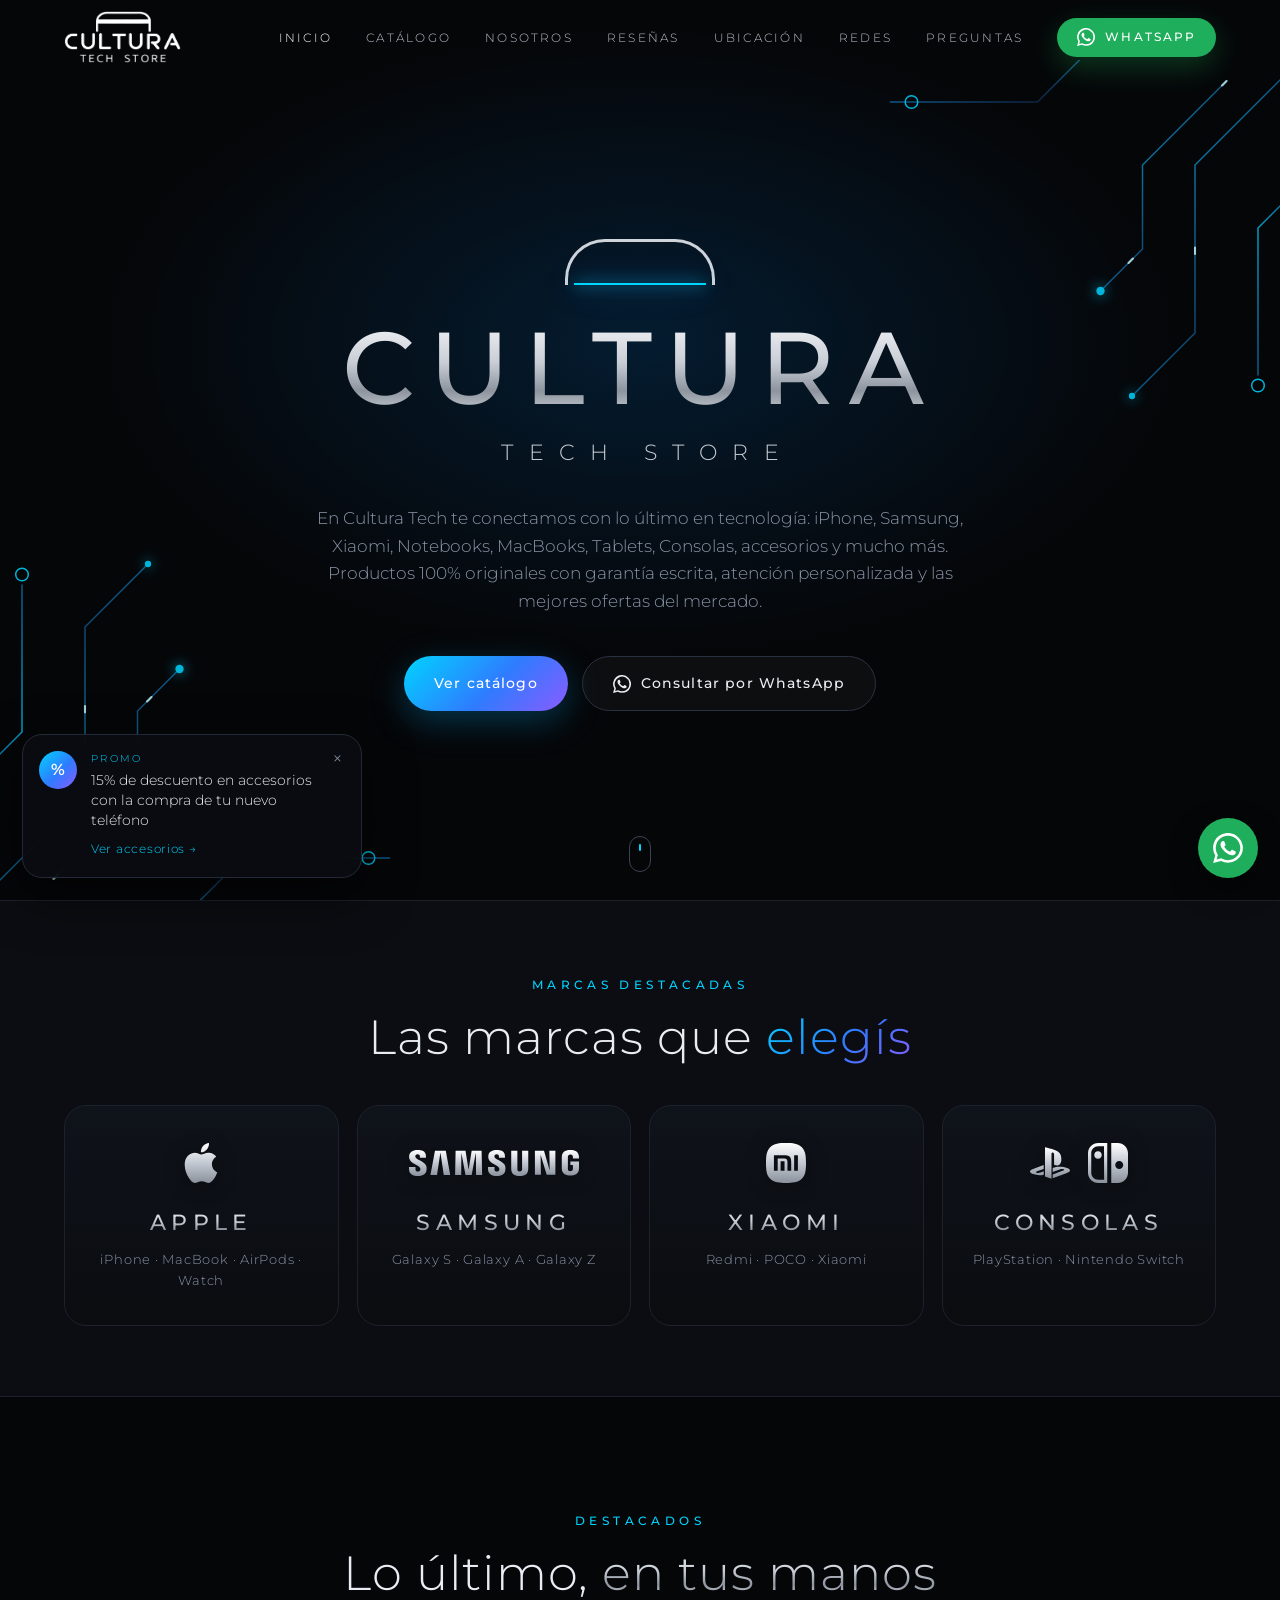
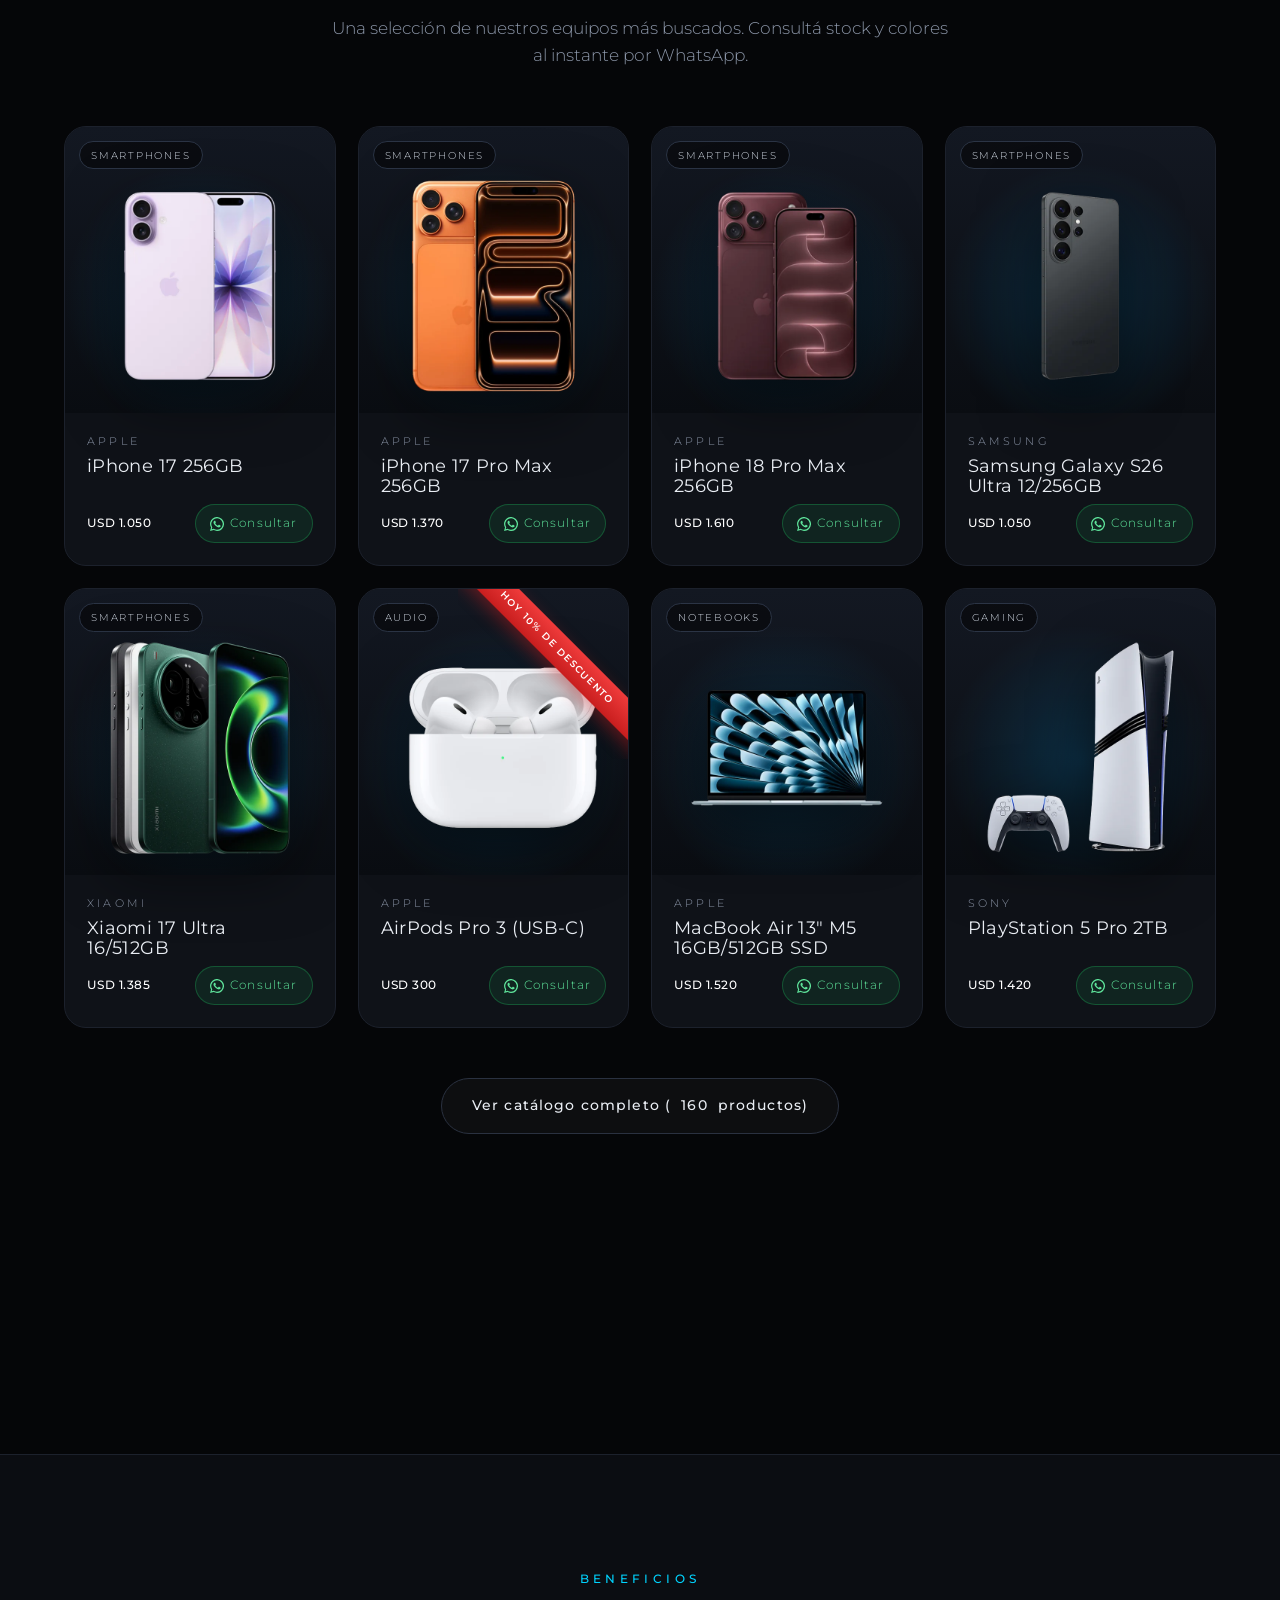
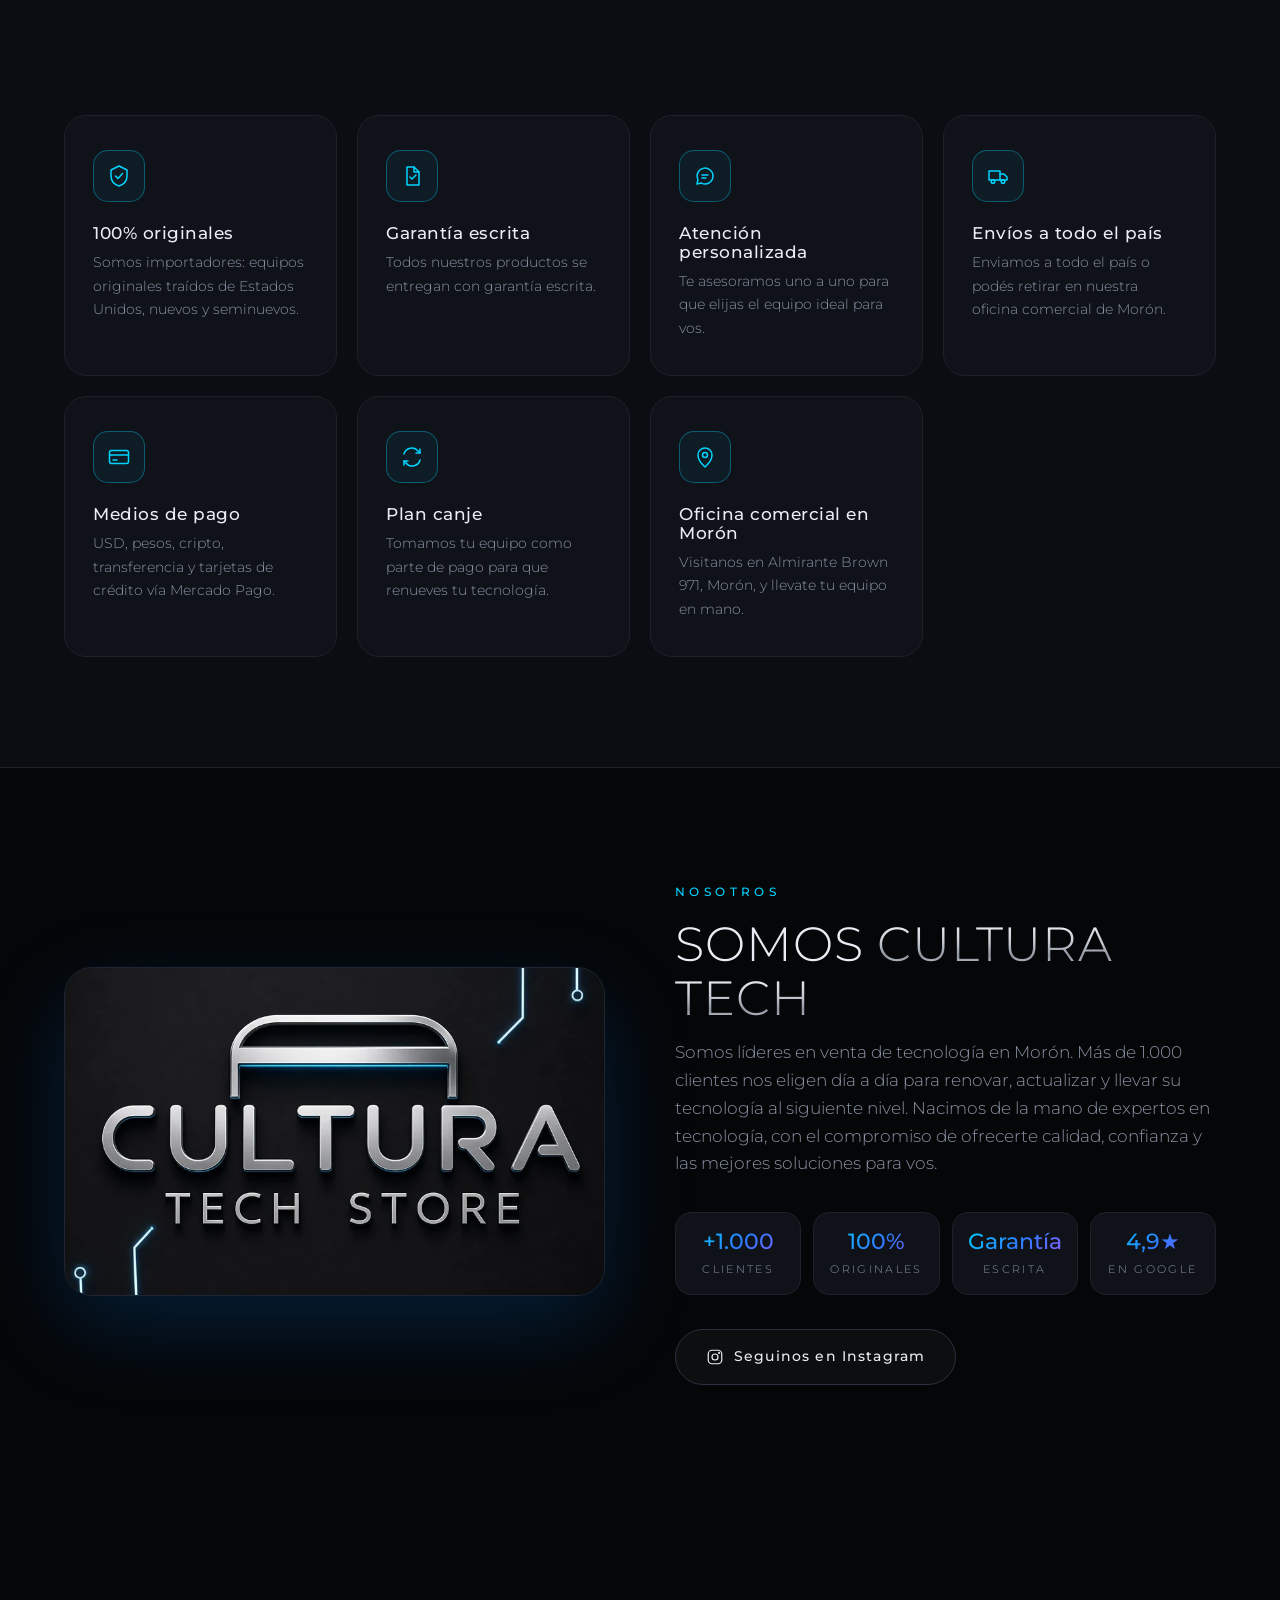
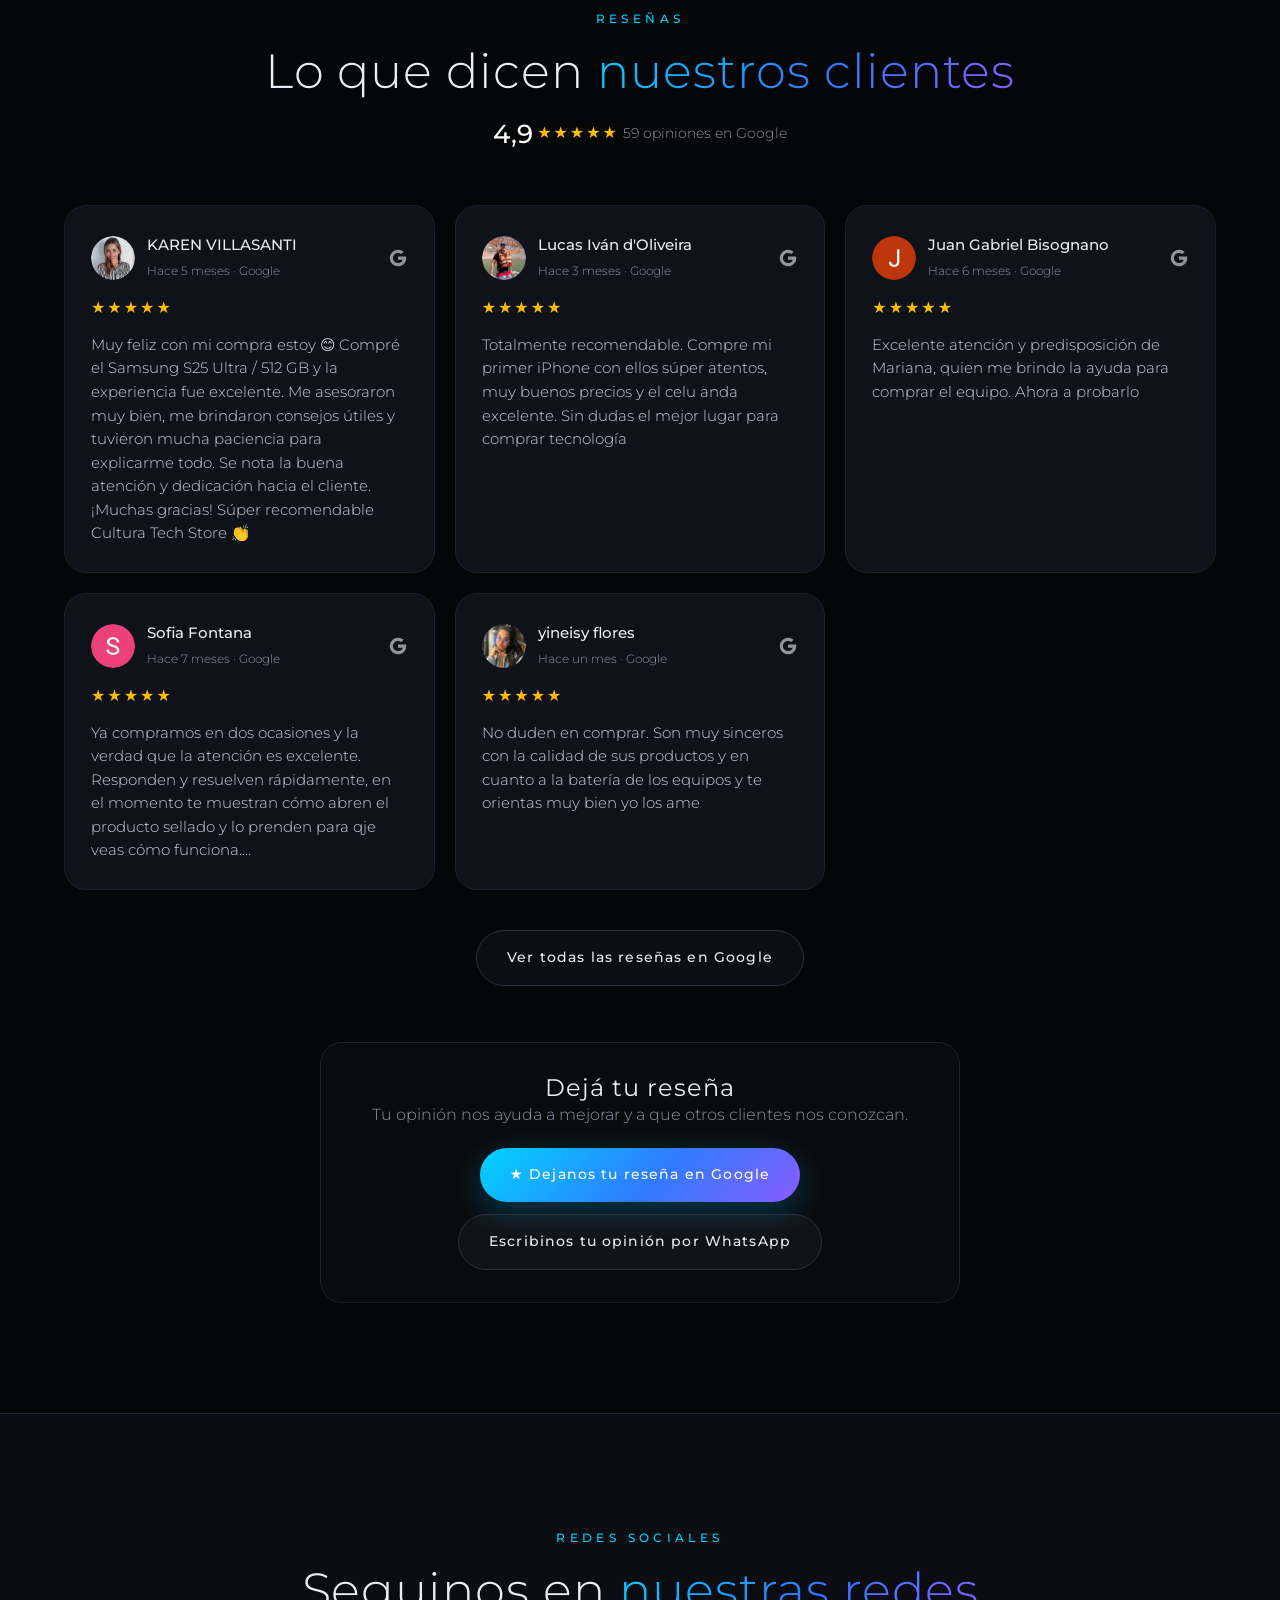
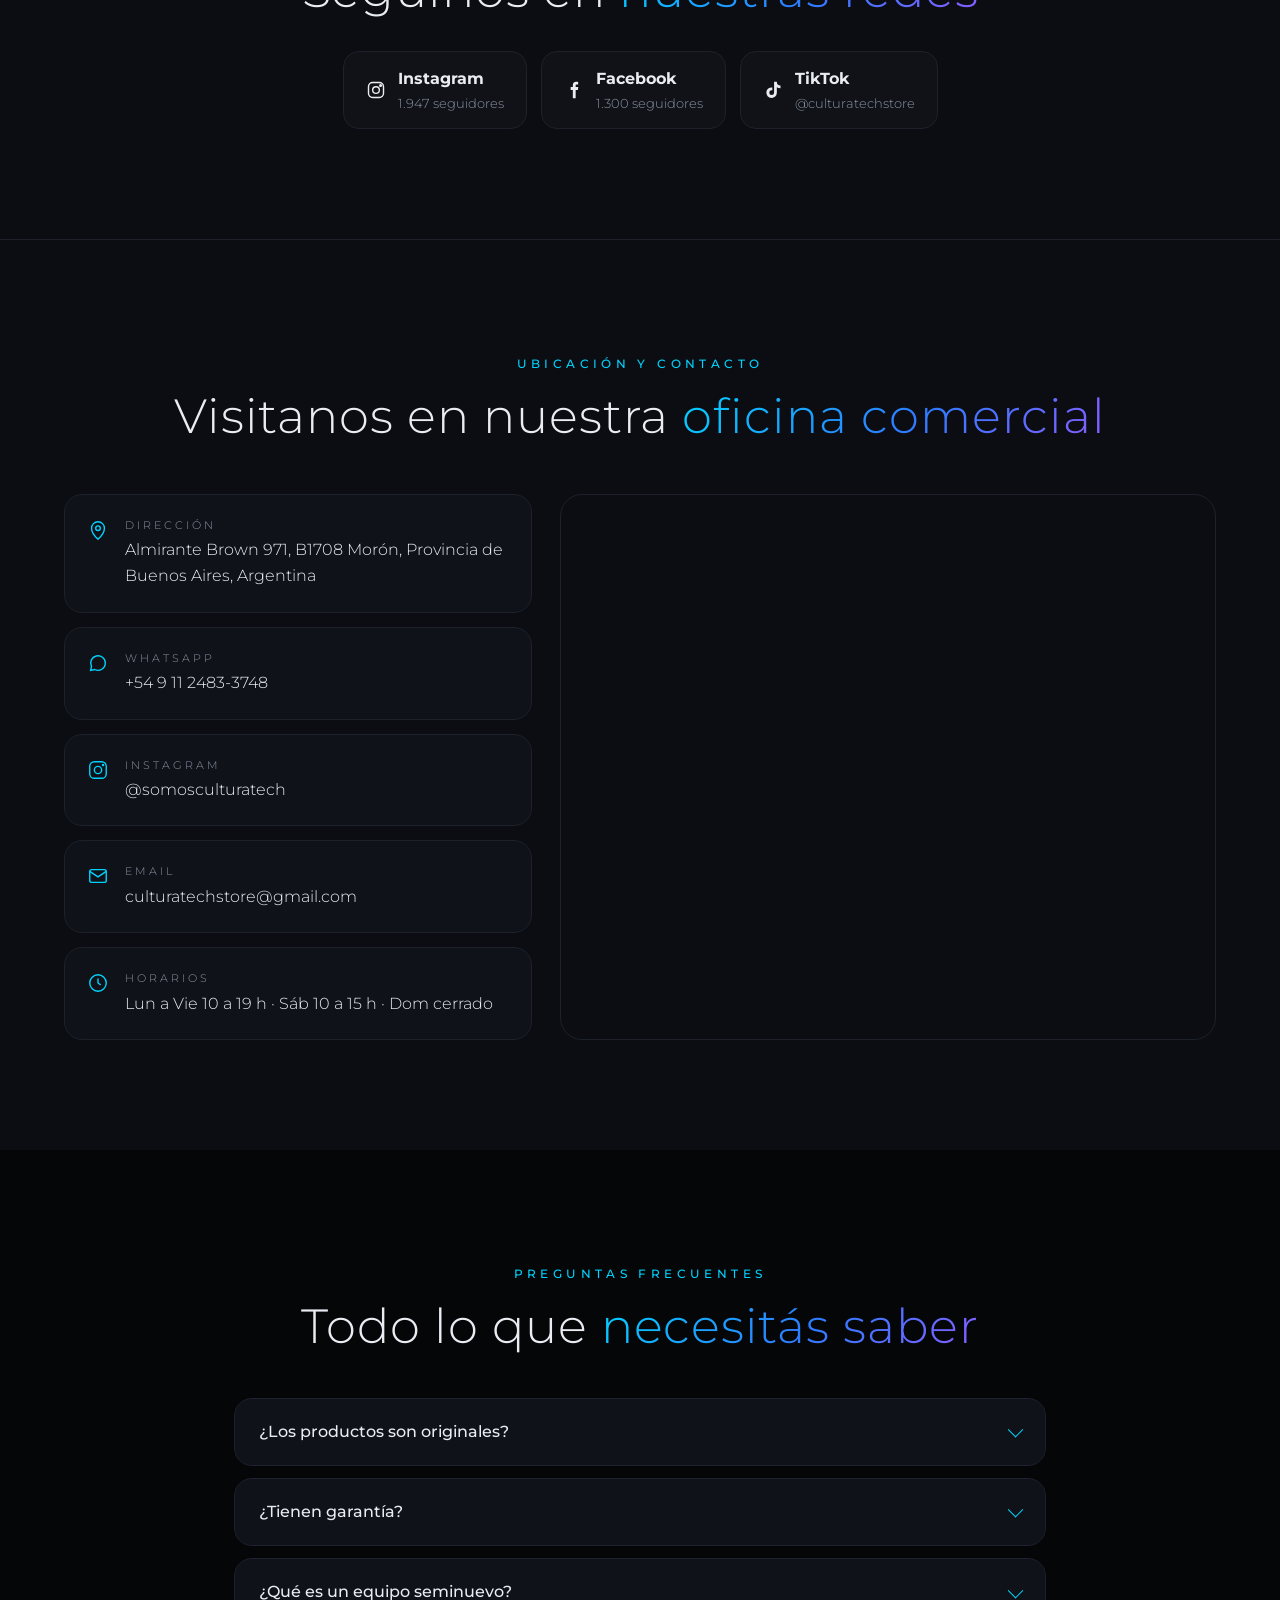
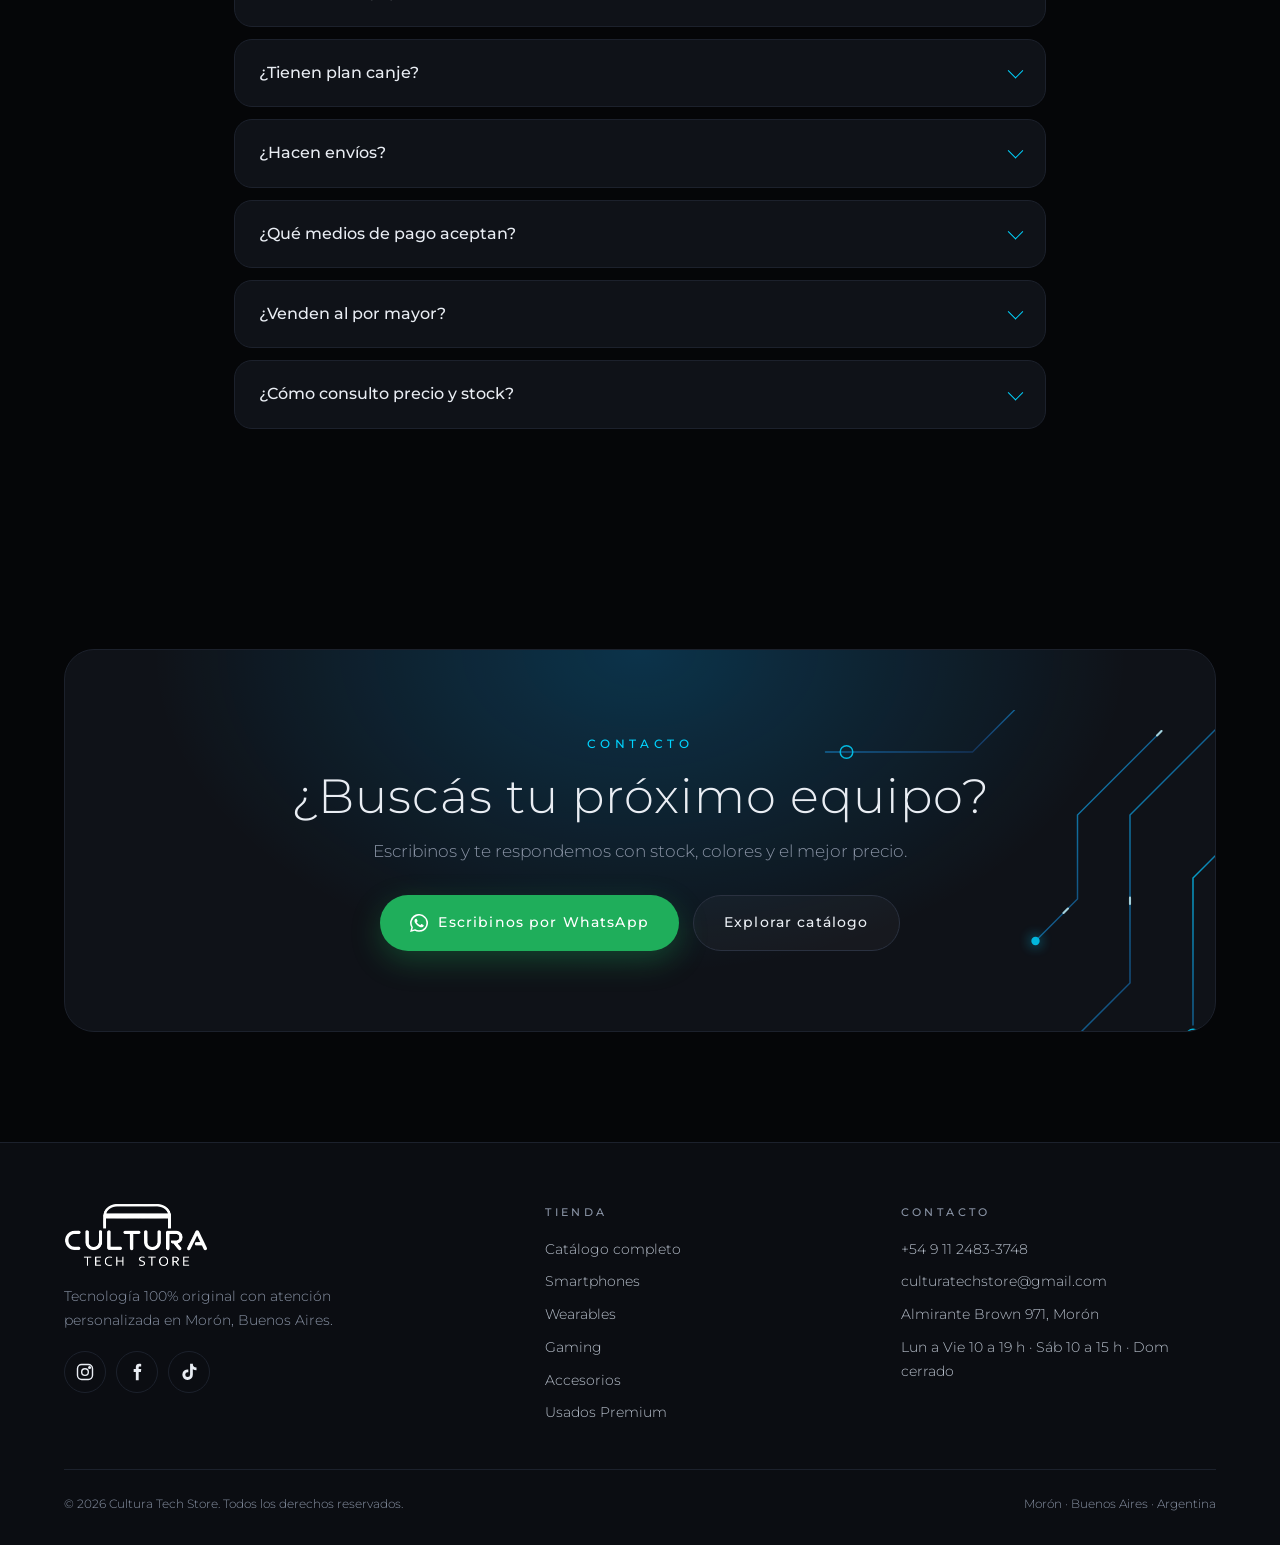
==== commit 4eb16b5a: "v2.5: promo accesorios 15%, cintas HOY 10% (config), FAQ por mayor" ====
--- a/index.html
+++ b/index.html
@@ -103,7 +103,7 @@
 </div>
 <div class="map"><iframe title="Mapa: Cultura Tech Store, Almirante Brown 971, Morón" src="https://www.google.com/maps?q=Almirante+Brown+971,+B1708+Mor%C3%B3n,+Provincia+de+Buenos+Aires,+Argentina&output=embed" loading="lazy" referrerpolicy="no-referrer-when-downgrade" allowfullscreen></iframe></div></div></div></section>
 
-<section id="faq"><div class="wrap narrow"><div class="center"><span class="eyebrow">Preguntas frecuentes</span><h2 class="rv">Todo lo que <span class="grad">necesitás saber</span></h2></div><div class="faqs"><details class="faq rv"><summary>¿Los productos son originales?</summary><p>Sí. Todos nuestros productos son 100% originales. Somos importadores: traemos los equipos de Estados Unidos.</p></details><details class="faq rv"><summary>¿Tienen garantía?</summary><p>Sí. Todos nuestros productos se entregan con garantía escrita.</p></details><details class="faq rv"><summary>¿Qué es un equipo seminuevo?</summary><p>Es un equipo usado que pasa por un riguroso control antes de la venta. Algunos provienen de plan canje y otros son importados de Estados Unidos. En el catálogo indicamos su condición y el porcentaje de batería.</p></details><details class="faq rv"><summary>¿Tienen plan canje?</summary><p>Sí. Tomamos tu equipo como parte de pago. Escribinos por WhatsApp con el modelo y estado de tu equipo y te lo cotizamos.</p></details><details class="faq rv"><summary>¿Hacen envíos?</summary><p>Sí, realizamos envíos a todo el país. Consultá los detalles por WhatsApp. También podés retirar en nuestra oficina comercial de Almirante Brown 971, Morón.</p></details><details class="faq rv"><summary>¿Qué medios de pago aceptan?</summary><ul class="pays"><li>USD</li><li>Pesos (sujeto a cotización vigente al día de entrega del equipo)</li><li>Cripto</li><li>Transferencia en pesos con un recargo del 3%</li><li>Tarjetas de crédito asociadas a Mercado Pago (con interés)</li></ul><p class="note">No aceptamos billetes de dólar cara chica, manchados o rotos.</p></details><details class="faq rv"><summary>¿Cómo consulto precio y stock?</summary><p>Tocá “Consultar” en cualquier producto del catálogo y te llega un WhatsApp con el producto elegido. Te respondemos con stock y precio actualizado.</p></details></div></div></section>
+<section id="faq"><div class="wrap narrow"><div class="center"><span class="eyebrow">Preguntas frecuentes</span><h2 class="rv">Todo lo que <span class="grad">necesitás saber</span></h2></div><div class="faqs"><details class="faq rv"><summary>¿Los productos son originales?</summary><p>Sí. Todos nuestros productos son 100% originales. Somos importadores: traemos los equipos de Estados Unidos.</p></details><details class="faq rv"><summary>¿Tienen garantía?</summary><p>Sí. Todos nuestros productos se entregan con garantía escrita.</p></details><details class="faq rv"><summary>¿Qué es un equipo seminuevo?</summary><p>Es un equipo usado que pasa por un riguroso control antes de la venta. Algunos provienen de plan canje y otros son importados de Estados Unidos. En el catálogo indicamos su condición y el porcentaje de batería.</p></details><details class="faq rv"><summary>¿Tienen plan canje?</summary><p>Sí. Tomamos tu equipo como parte de pago. Escribinos por WhatsApp con el modelo y estado de tu equipo y te lo cotizamos.</p></details><details class="faq rv"><summary>¿Hacen envíos?</summary><p>Sí, realizamos envíos a todo el país. Consultá los detalles por WhatsApp. También podés retirar en nuestra oficina comercial de Almirante Brown 971, Morón.</p></details><details class="faq rv"><summary>¿Qué medios de pago aceptan?</summary><ul class="pays"><li>USD</li><li>Pesos (sujeto a cotización vigente al día de entrega del equipo)</li><li>Cripto</li><li>Transferencia en pesos con un recargo del 3%</li><li>Tarjetas de crédito asociadas a Mercado Pago (con interés)</li></ul><p class="note">No aceptamos billetes de dólar cara chica, manchados o rotos.</p></details><details class="faq rv"><summary>¿Venden al por mayor?</summary><p>Sí, tenemos precios exclusivos al por mayor. ¡Escribinos si querés ser parte de nuestra comunidad de revendedores!</p></details><details class="faq rv"><summary>¿Cómo consulto precio y stock?</summary><p>Tocá “Consultar” en cualquier producto del catálogo y te llega un WhatsApp con el producto elegido. Te respondemos con stock y precio actualizado.</p></details></div></div></section>
 <section id="contacto"><div class="wrap"><div class="cta-band rv"><svg class="circuit c-tr" viewBox="0 0 400 400" aria-hidden="true">
 <path d="M10 40 H150 L190 0"/><path d="M390 10 L300 100 V260 L240 320"/><path d="M330 20 L250 100 V180 L210 220"/><path d="M400 120 L360 160 V300"/><path d="M60 40 H40"/>
 <path class="flow" d="M390 10 L300 100 V260 L240 320"/><path class="flow" style="animation-delay:-2.5s" d="M330 20 L250 100 V180 L210 220"/>
--- a/css/styles.css
+++ b/css/styles.css
@@ -227,3 +227,16 @@
 @media(max-width:760px){.tabs{width:100%}.tabs button{flex:1;padding:9px 10px;font-size:.74rem}.upcta{padding:50px 0}.upbtn{font-size:.82rem;padding:18px 22px;width:100%;justify-content:center}}
 .pcard .pimg img{padding:46px 22px 14px}
 @media(max-width:760px){.pcard .pimg img{padding:40px 12px 10px}}
+/* v2.5: promo y cintas de descuento */
+.promo{position:fixed;left:22px;bottom:22px;z-index:59;max-width:340px;display:flex;gap:14px;align-items:flex-start;padding:16px 44px 16px 16px;border-radius:20px;background:rgba(11,13,18,.92);backdrop-filter:blur(14px);-webkit-backdrop-filter:blur(14px);border:1px solid #232a37;box-shadow:0 18px 50px rgba(0,0,0,.55);opacity:0;transform:translateY(16px);pointer-events:none;transition:opacity .45s,transform .45s}
+.promo.show{opacity:1;transform:none;pointer-events:auto}
+.promo-ic{flex:none;width:38px;height:38px;border-radius:50%;display:grid;place-items:center;background:var(--g);color:#fff;font-weight:600;font-size:1rem}
+.promo-tx small{display:block;font-size:.6rem;letter-spacing:.24em;text-transform:uppercase;color:var(--c1);margin-bottom:4px}
+.promo-tx p{margin:0;font-size:.86rem;line-height:1.45;color:var(--txt)}
+.promo-tx a{display:inline-block;margin-top:8px;font-size:.76rem;letter-spacing:.06em;color:var(--c1)}
+.promo-x{position:absolute;top:8px;right:10px;width:28px;height:28px;border:0;border-radius:50%;background:transparent;color:#8a93a3;font-size:1.2rem;cursor:pointer}
+.promo-x:hover{color:var(--txt);background:rgba(255,255,255,.06)}
+.ribbon{position:absolute;top:0;right:0;width:170px;height:170px;overflow:hidden;pointer-events:none;z-index:3}
+.ribbon span{position:absolute;top:44px;right:-64px;width:270px;transform:rotate(45deg);text-align:center;padding:7px 0;background:linear-gradient(180deg,#ef3b3b,#c81e1e);color:#fff;font-size:.6rem;font-weight:600;letter-spacing:.12em;box-shadow:0 6px 16px rgba(200,30,30,.4)}
+.mbox .ribbon{right:auto;left:0}.mbox .ribbon span{right:auto;left:-64px;transform:rotate(-45deg)}
+@media(max-width:760px){.promo{left:12px;right:86px;bottom:16px;max-width:none;padding:12px 38px 12px 12px;gap:10px}.promo-ic{width:32px;height:32px;font-size:.9rem}.promo-tx p{font-size:.78rem}.ribbon{width:140px;height:140px}.ribbon span{top:36px;right:-62px;width:240px;font-size:.52rem;padding:6px 0}.mbox .ribbon span{left:-62px}}
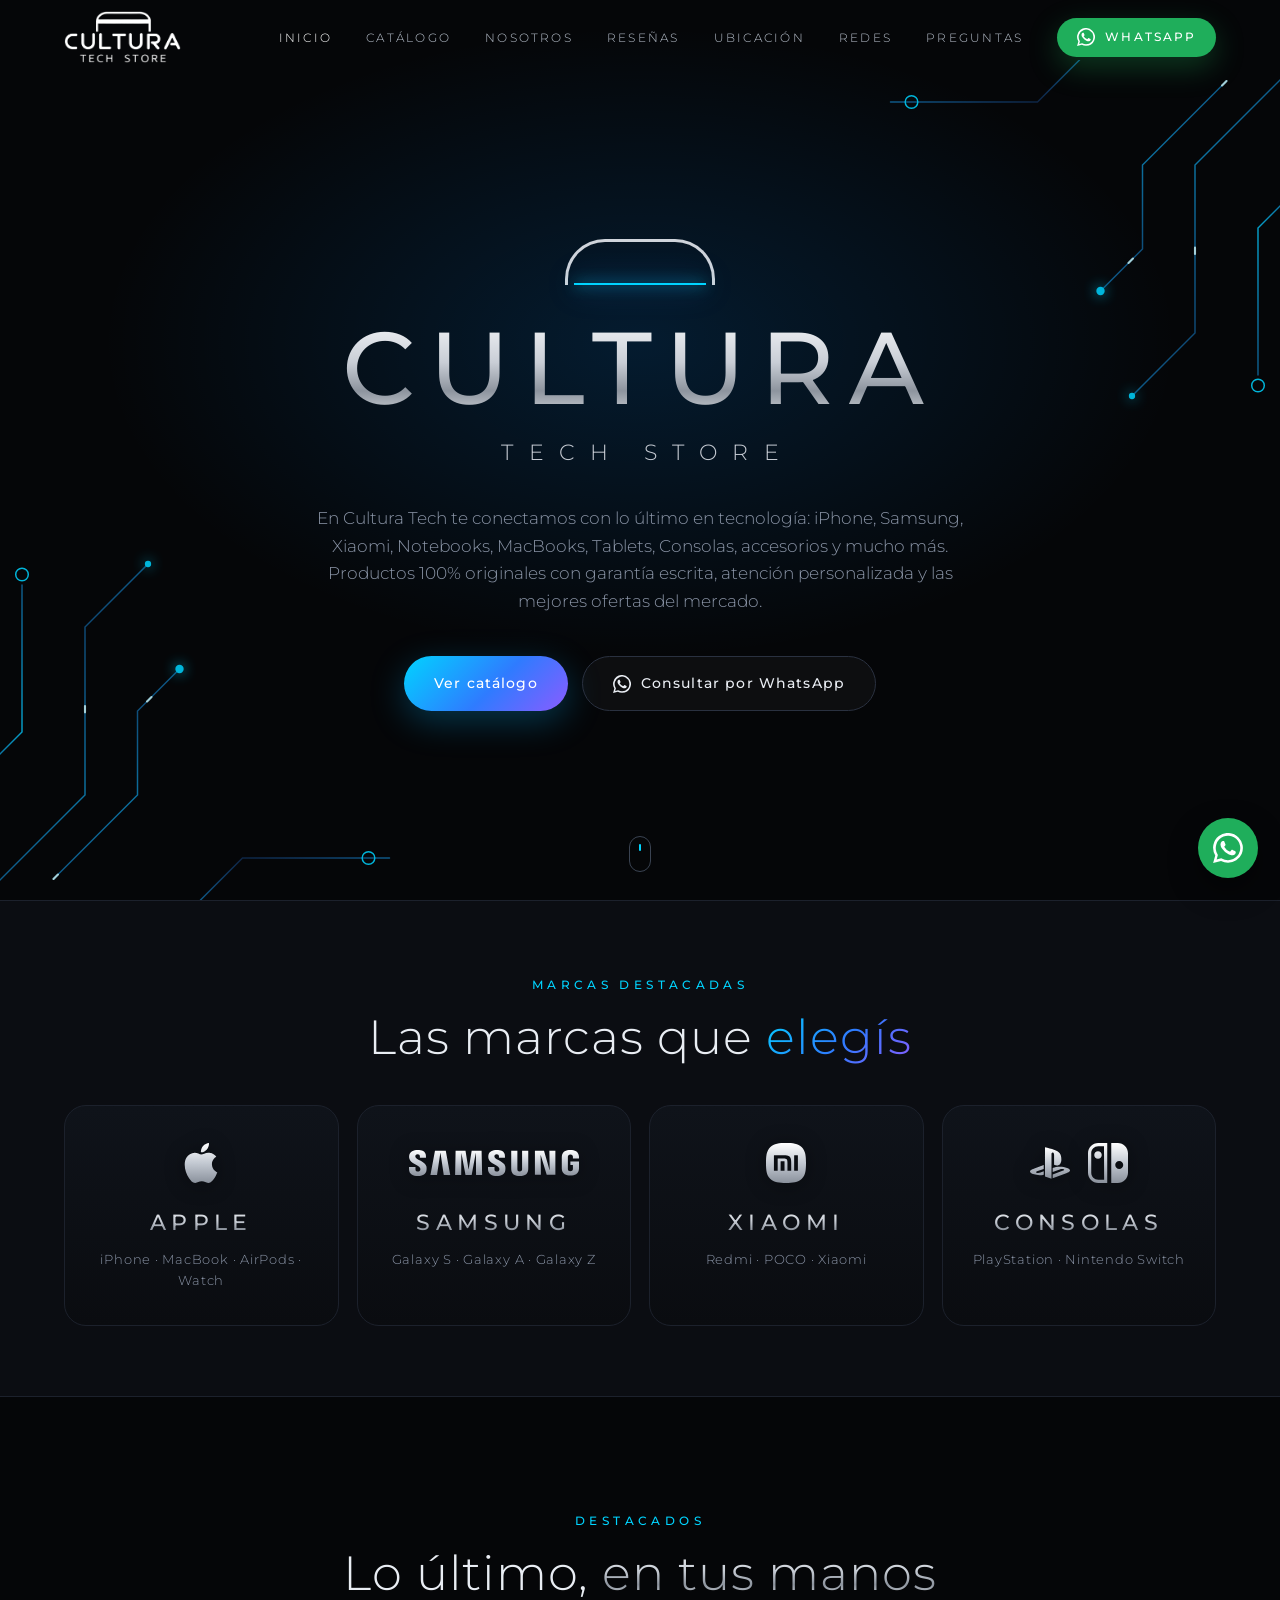
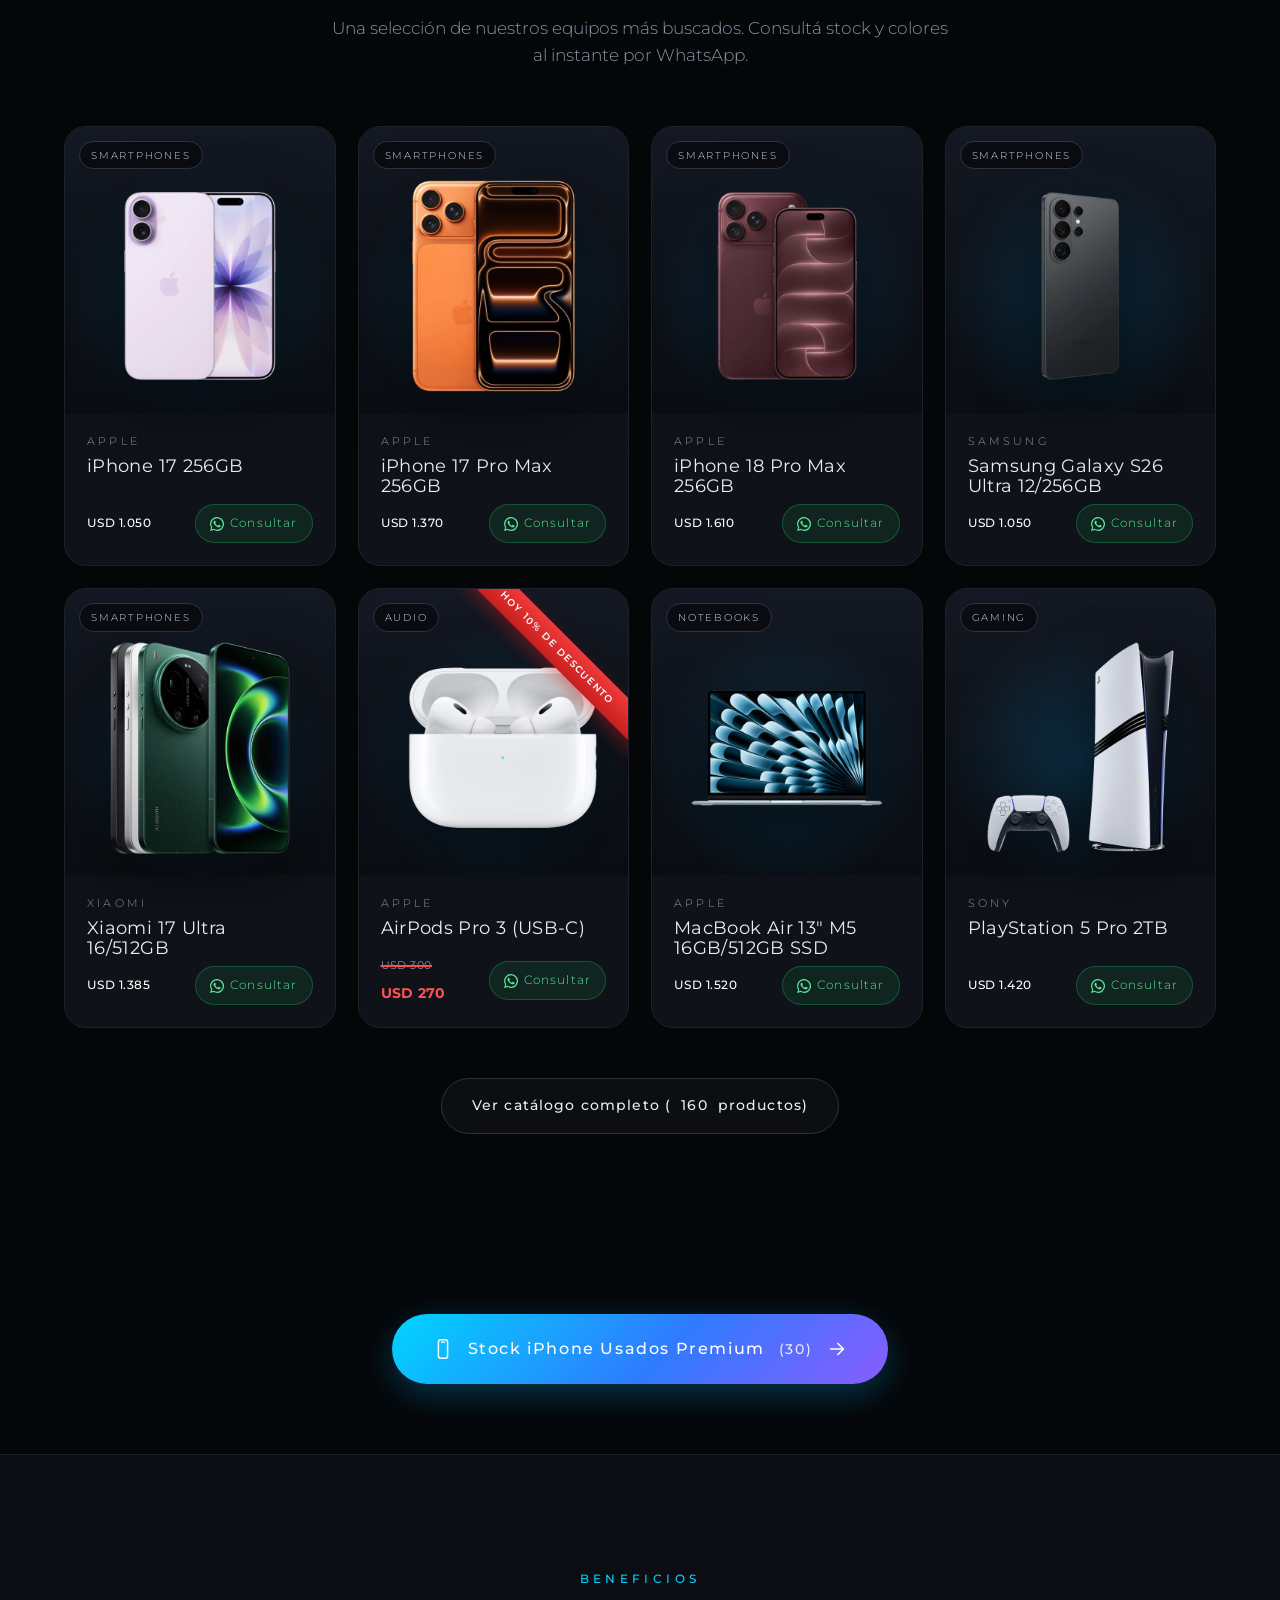
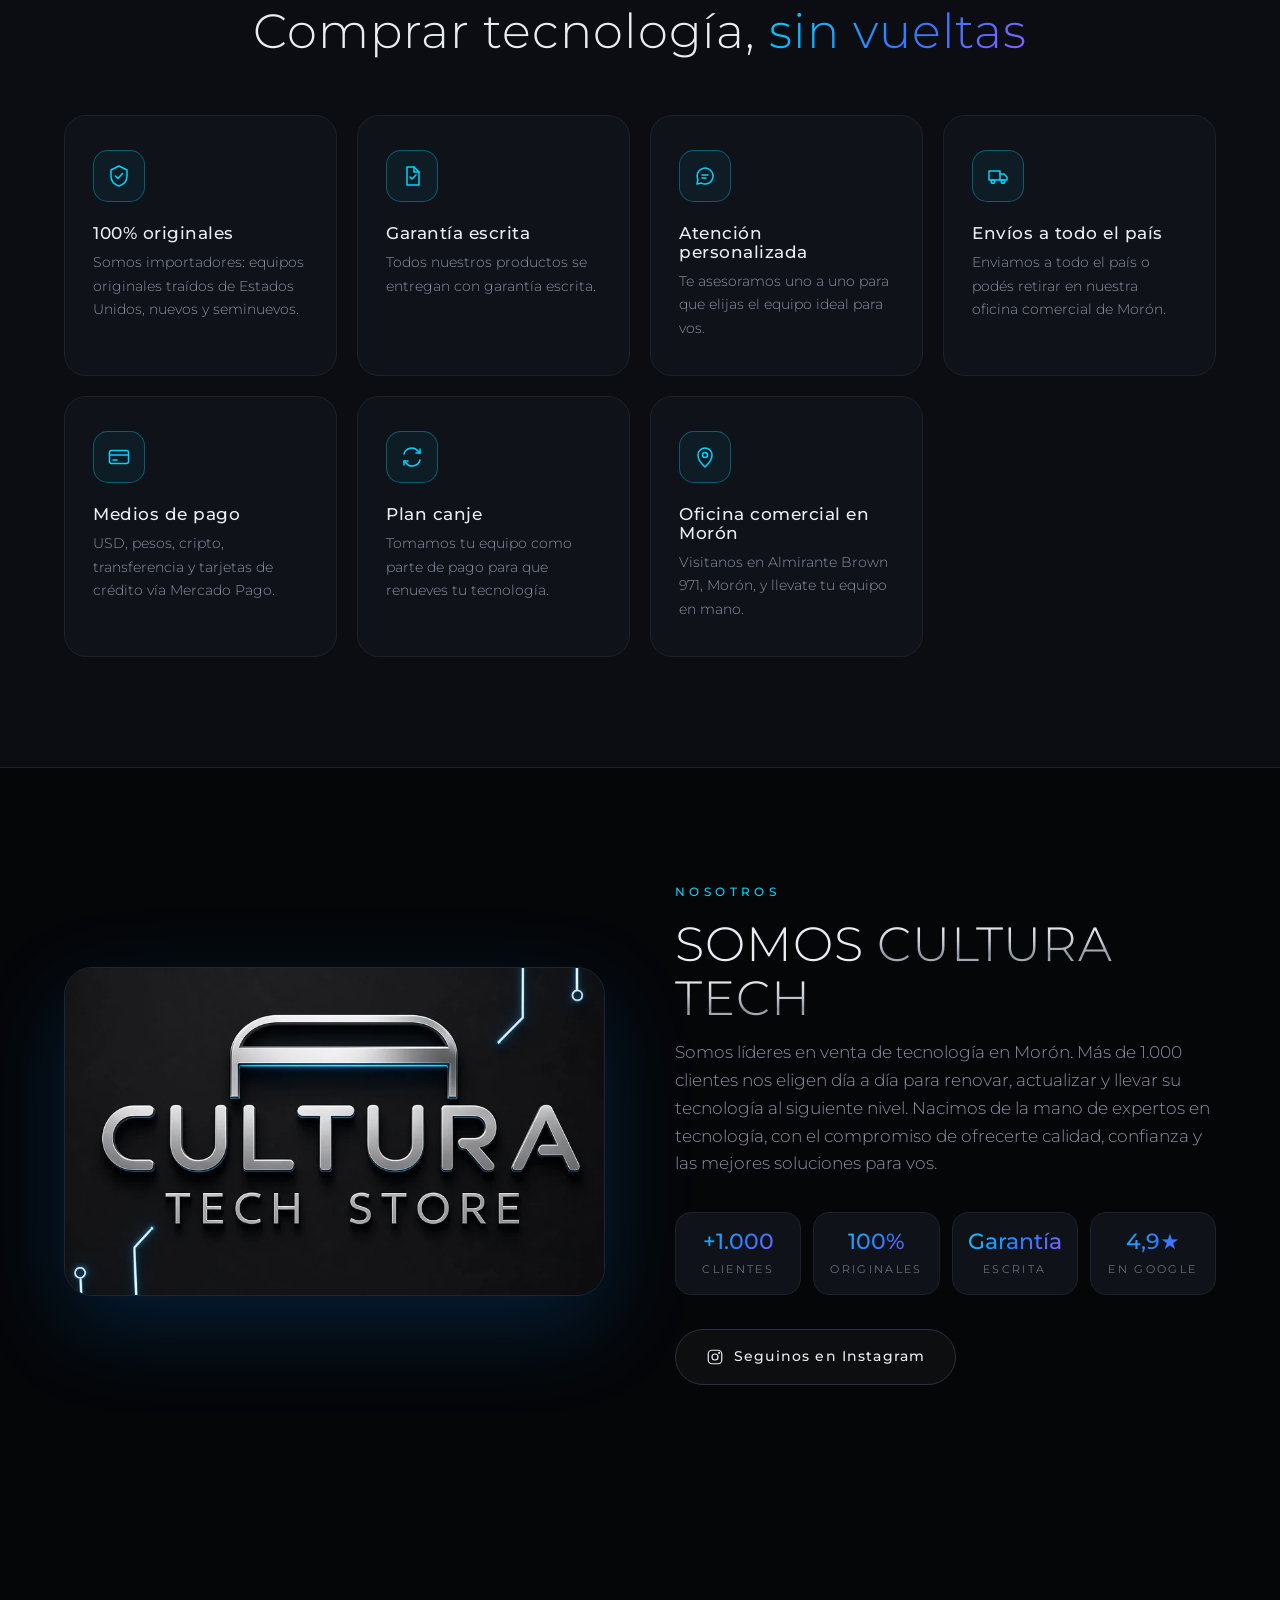
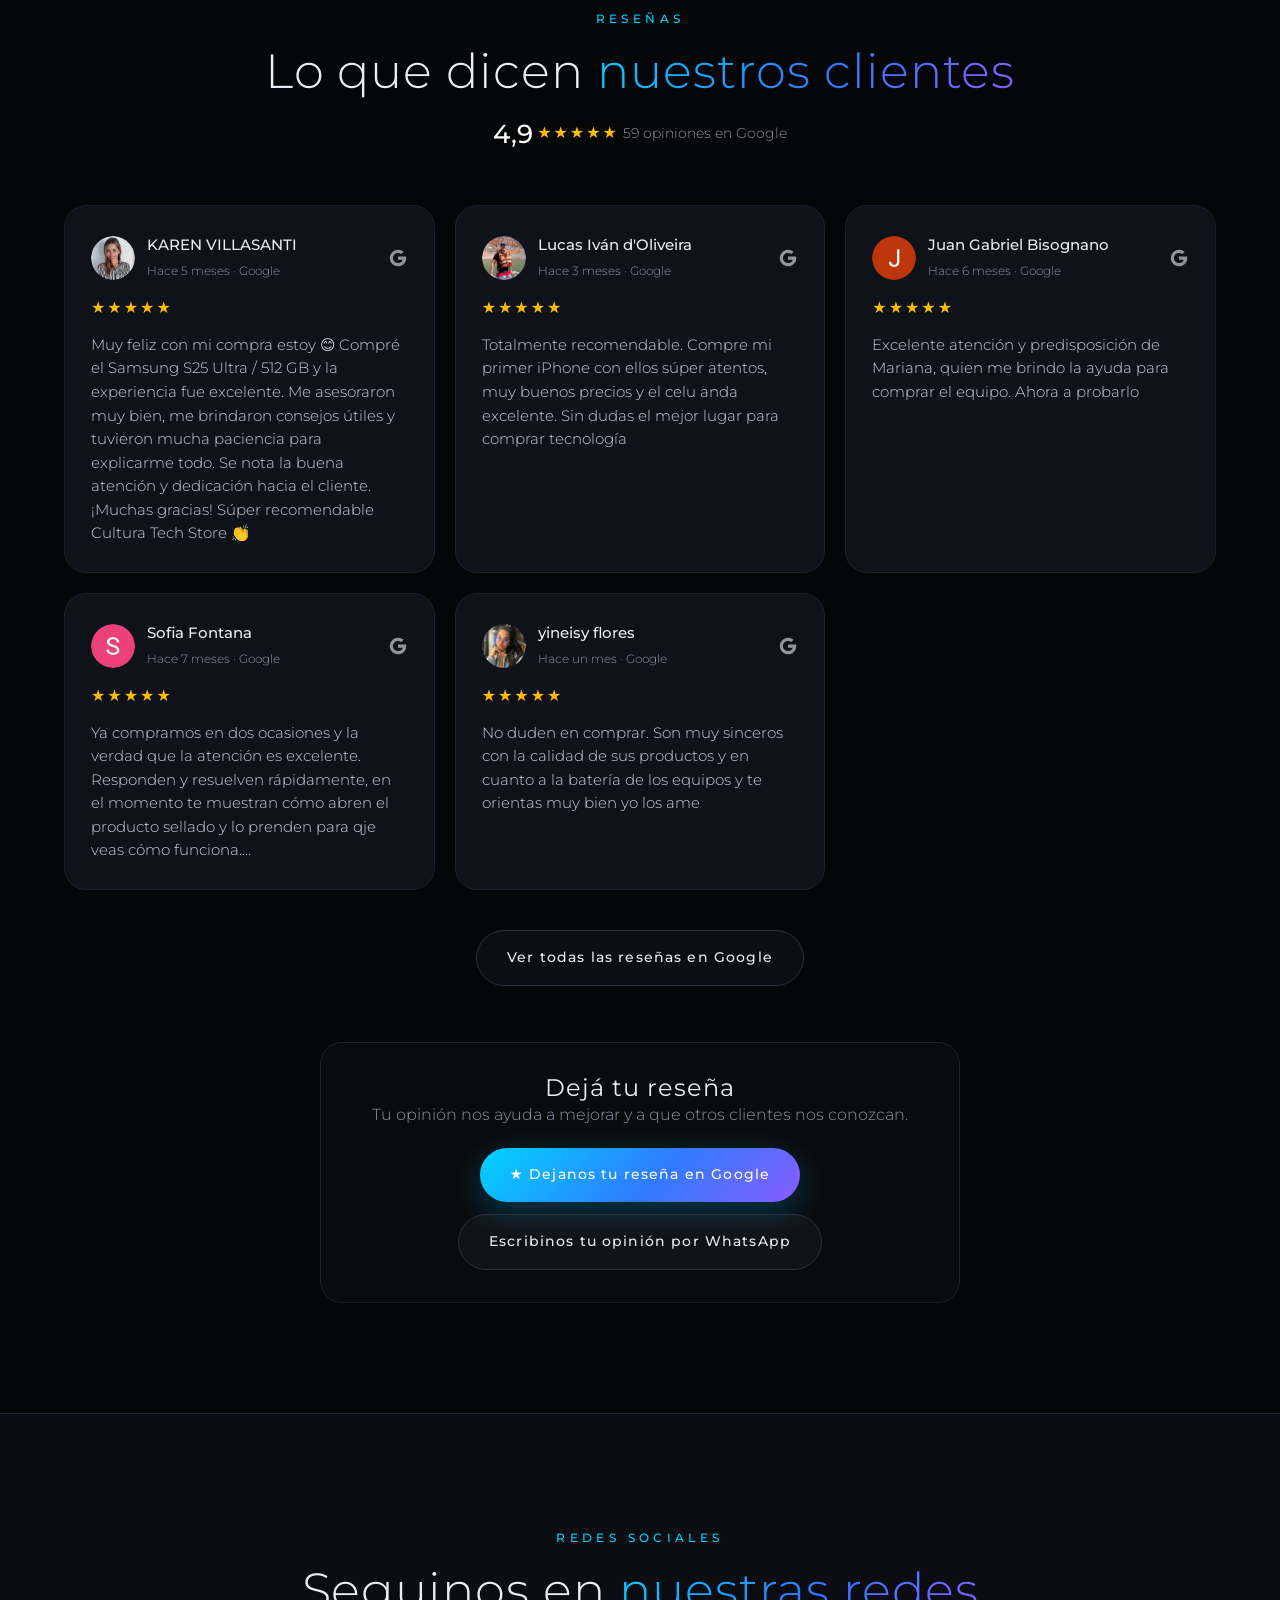
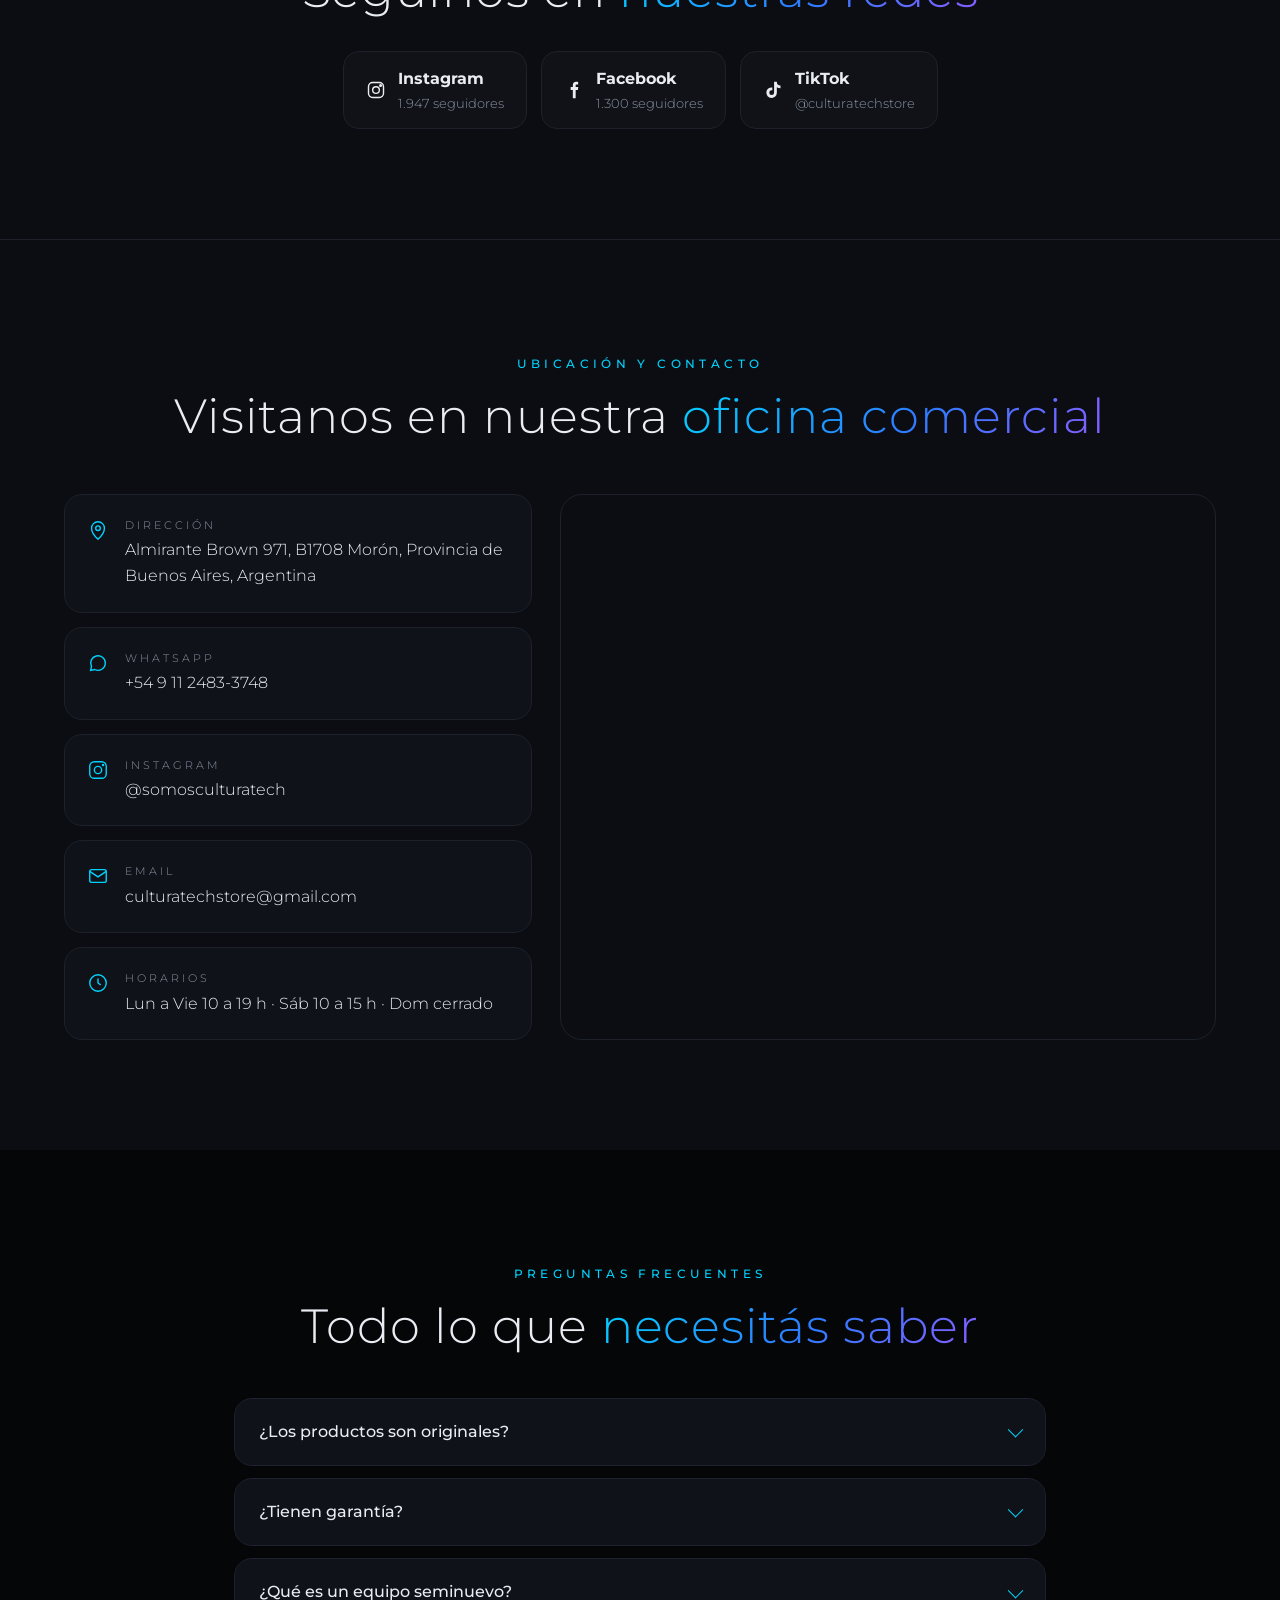
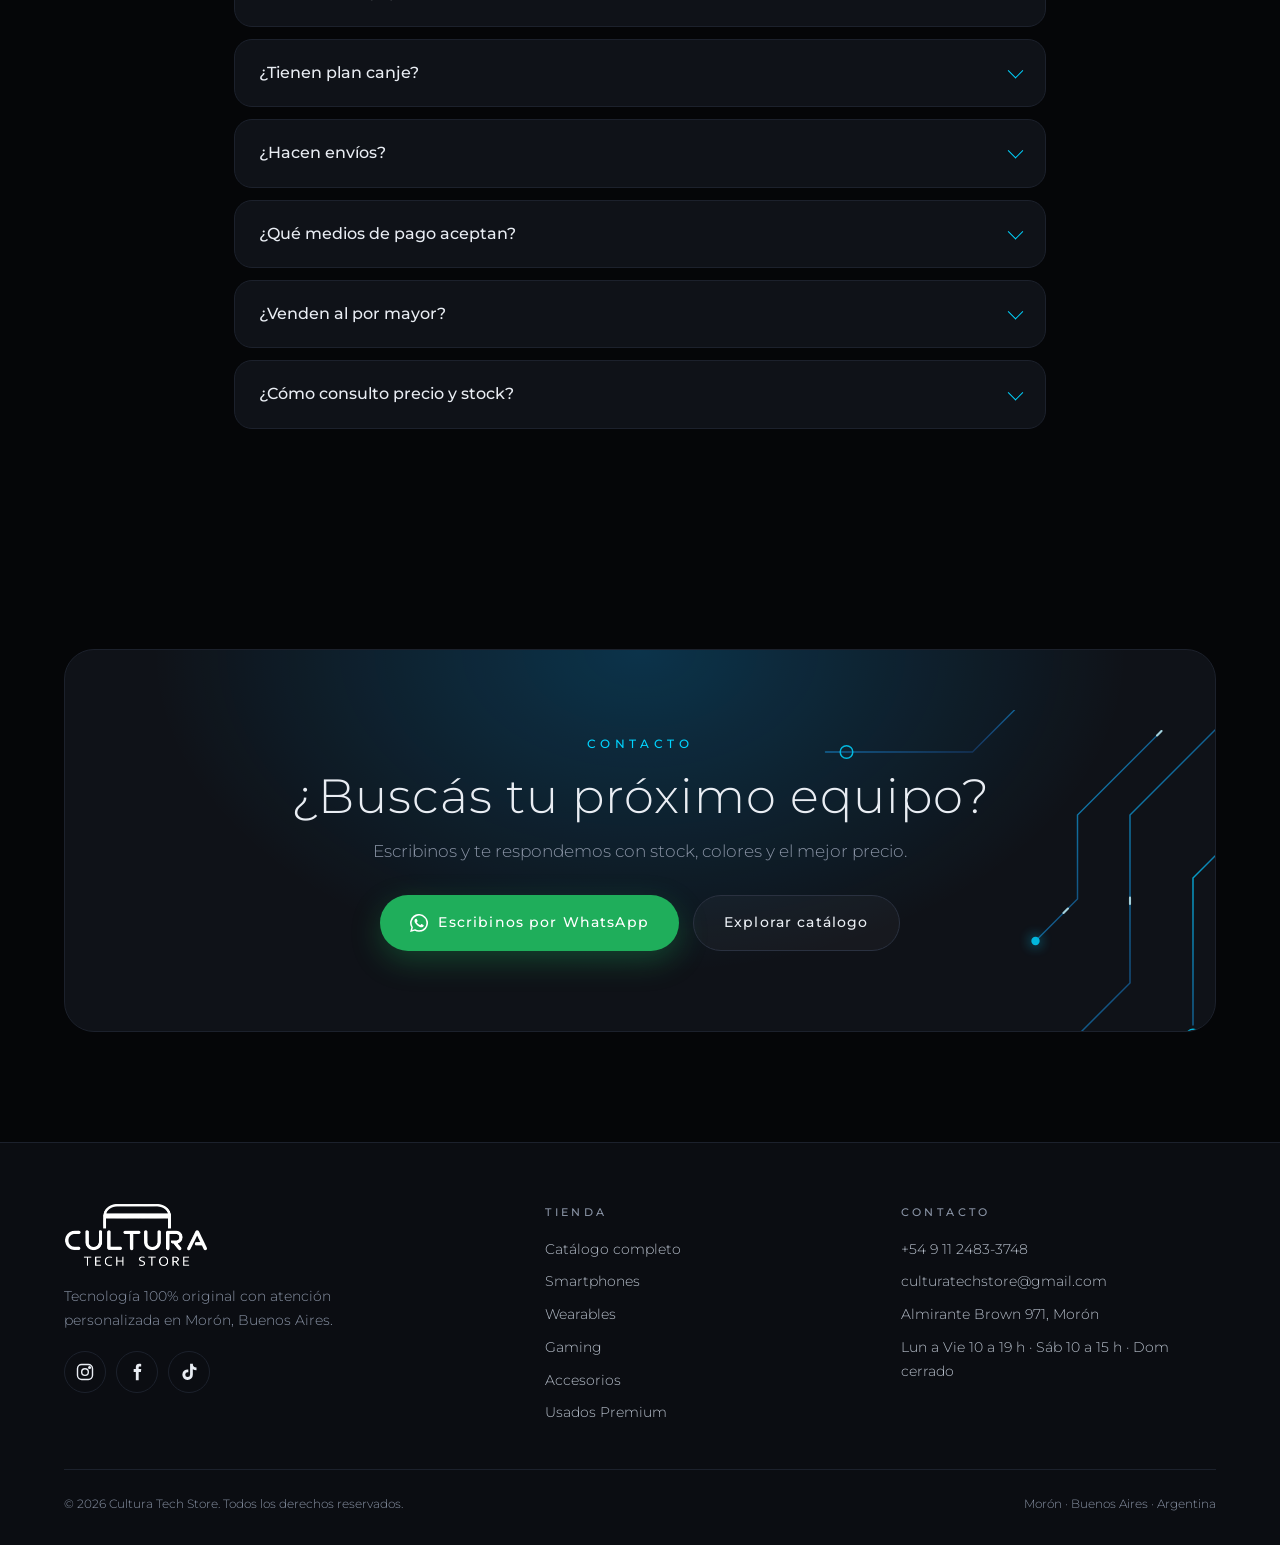
==== commit 6abc6f89: "v2.7: Cyber Monday (popup, banner, barra superior, hasta 4/11, auto-off)" ====
--- a/index.html
+++ b/index.html
@@ -119,6 +119,6 @@
 </div><div class="fbottom"><span>© <span class="year"></span> Cultura Tech Store. Todos los derechos reservados.</span><span>Morón · Buenos Aires · Argentina</span></div></div></footer>
 <a class="fab" href="#" data-wa="" aria-label="Escribinos por WhatsApp"><svg viewBox="0 0 24 24" aria-hidden="true" fill="currentColor"><path d="M17.5 14.4c-.3-.1-1.8-.9-2-1s-.5-.1-.7.1-.8 1-1 1.2-.4.2-.6.1a8.2 8.2 0 0 1-4.1-3.6c-.3-.5.3-.5.9-1.6.1-.2 0-.4 0-.5l-.9-2.2c-.2-.6-.5-.5-.7-.5h-.6a1.1 1.1 0 0 0-.8.4 3.4 3.4 0 0 0-1 2.5 5.9 5.9 0 0 0 1.2 3.1 13.4 13.4 0 0 0 5.2 4.6c1.9.8 2.7.9 3.6.7a3.1 3.1 0 0 0 2-1.4 2.5 2.5 0 0 0 .2-1.4c-.1-.1-.3-.2-.6-.3zM12 21.8a9.8 9.8 0 0 1-5-1.4l-.4-.2-3.7 1 1-3.6-.2-.4A9.8 9.8 0 1 1 12 21.8zm8.4-18.2A11.8 11.8 0 0 0 1.8 17.9L.1 24l6.3-1.6a11.8 11.8 0 0 0 5.6 1.4A11.8 11.8 0 0 0 20.4 3.6z"/></svg></a>
 <div class="modal" id="modal" role="dialog" aria-modal="true" aria-label="Detalle del producto"><div class="mbox"></div></div>
-<script src="js/config.js"></script><script src="data/products.js"></script><script src="js/sheet.js"></script><script src="js/photos.js"></script><script src="js/reviews.js"></script><script src="js/main.js"></script><script src="js/social.js"></script>
+<script src="js/config.js"></script><script src="data/products.js"></script><script src="js/sheet.js"></script><script src="js/photos.js"></script><script src="js/reviews.js"></script><script src="js/main.js"></script><script src="js/social.js"></script><script src="js/cyber.js"></script>
 </body>
 </html>
--- a/css/styles.css
+++ b/css/styles.css
@@ -240,3 +240,112 @@
 .ribbon span{position:absolute;top:44px;right:-64px;width:270px;transform:rotate(45deg);text-align:center;padding:7px 0;background:linear-gradient(180deg,#ef3b3b,#c81e1e);color:#fff;font-size:.6rem;font-weight:600;letter-spacing:.12em;box-shadow:0 6px 16px rgba(200,30,30,.4)}
 .mbox .ribbon{right:auto;left:0}.mbox .ribbon span{right:auto;left:-64px;transform:rotate(-45deg)}
 @media(max-width:760px){.promo{left:12px;right:86px;bottom:16px;max-width:none;padding:12px 38px 12px 12px;gap:10px}.promo-ic{width:32px;height:32px;font-size:.9rem}.promo-tx p{font-size:.78rem}.ribbon{width:140px;height:140px}.ribbon span{top:36px;right:-62px;width:240px;font-size:.52rem;padding:6px 0}.mbox .ribbon span{left:-62px}}
+/* v2.5b: precio con descuento + promo roja */
+.deal{display:inline-flex;align-items:baseline;gap:8px;flex-wrap:wrap}
+.deal s{color:#8a93a3;font-weight:400;font-size:.85em;text-decoration-color:#ff4d4d;text-decoration-thickness:2px}
+.deal b{color:#ff5252;font-weight:700;font-size:1.12em;letter-spacing:.02em}
+.mprice.deal b{font-size:1.35em}
+.promo{background:linear-gradient(135deg,#d90f1e,#a3000d);border:1px solid rgba(255,255,255,.18);box-shadow:0 18px 50px rgba(217,15,30,.45),0 0 0 0 rgba(255,59,59,.6)}
+.promo.show{animation:promoIn .6s cubic-bezier(.2,.9,.3,1.3),promoPulse 2s ease-out .7s 3}
+.promo-ic{background:#fff;color:#d90f1e;font-weight:800;font-size:.8rem;width:44px;height:44px;box-shadow:0 4px 14px rgba(0,0,0,.25)}
+.promo-tx small{color:#ffd6d6;font-weight:600}
+.promo-tx p{color:#fff;font-weight:600;font-size:.95rem}
+.promo-tx a{color:#fff;font-weight:600;background:rgba(0,0,0,.22);padding:6px 12px;border-radius:999px}
+.promo-tx a:hover{background:rgba(0,0,0,.35)}
+.promo-x{color:#ffe1e1}.promo-x:hover{color:#fff;background:rgba(0,0,0,.2)}
+@keyframes promoIn{0%{opacity:0;transform:translateY(24px) scale(.94)}100%{opacity:1;transform:none}}
+@keyframes promoPulse{0%{box-shadow:0 18px 50px rgba(217,15,30,.45),0 0 0 0 rgba(255,59,59,.65)}100%{box-shadow:0 18px 50px rgba(217,15,30,.45),0 0 0 18px rgba(255,59,59,0)}}
+@media(prefers-reduced-motion:reduce){.promo.show{animation:none}}
+@media(max-width:760px){.promo-ic{width:38px;height:38px;font-size:.72rem}.promo-tx p{font-size:.84rem}.promo-tx a{font-size:.72rem;padding:5px 10px}.pprice.deal{gap:4px;flex-direction:column;align-items:flex-start}}
+/* v2.5c: promo oscura con borde rojo */
+.promo{background:rgba(11,13,18,.95);border:1.5px solid #e3172a;box-shadow:0 18px 50px rgba(0,0,0,.55),0 0 22px rgba(227,23,42,.28)}
+@keyframes promoPulse{0%{box-shadow:0 18px 50px rgba(0,0,0,.55),0 0 22px rgba(227,23,42,.28),0 0 0 0 rgba(227,23,42,.45)}100%{box-shadow:0 18px 50px rgba(0,0,0,.55),0 0 22px rgba(227,23,42,.28),0 0 0 12px rgba(227,23,42,0)}}
+.promo-ic{background:#e3172a;color:#fff}
+.promo-tx small{color:#ff5a66}
+.promo-tx p{color:#fff}
+.promo-tx a{color:#fff;background:transparent;border:1px solid #e3172a}
+.promo-tx a:hover{background:rgba(227,23,42,.18)}
+.promo-x{color:#8a93a3}.promo-x:hover{color:#fff;background:rgba(255,255,255,.06)}
+/* v2.5d: promo modal centrado */
+.promo{display:none!important}
+.pmodal{position:fixed;inset:0;z-index:90;display:grid;place-items:center;padding:20px;background:rgba(3,4,7,.62);backdrop-filter:blur(8px);-webkit-backdrop-filter:blur(8px);opacity:0;transition:opacity .35s}
+.pmodal.show{opacity:1}
+.pm-card{position:relative;display:grid;grid-template-columns:1fr 1fr;width:min(880px,100%);max-height:calc(100vh - 40px);overflow:hidden;border-radius:24px;background:#0b0d12;border:1.5px solid #e3172a;box-shadow:0 30px 80px rgba(0,0,0,.6),0 0 34px rgba(227,23,42,.25);transform:translateY(18px) scale(.97);transition:transform .45s cubic-bezier(.2,.9,.3,1.15)}
+.pmodal.show .pm-card{transform:none}
+.pm-x{position:absolute;top:12px;right:12px;z-index:3;width:36px;height:36px;border-radius:50%;border:1px solid #2a3140;background:rgba(11,13,18,.8);color:#c5cbd5;font-size:1.3rem;cursor:pointer}
+.pm-x:hover{color:#fff;border-color:#e3172a}
+.pm-txt{display:flex;flex-direction:column;align-items:center;text-align:center;justify-content:center;padding:44px 40px 30px}
+.pm-logo{height:42px;width:auto;margin-bottom:22px}
+.pm-eye{font-size:.66rem;letter-spacing:.3em;color:#ff5a66;font-weight:600;margin-bottom:16px}
+.pm-txt h2{margin:0;font-size:1.9rem;font-weight:400;color:#fff;line-height:1.15}
+.pm-big{margin:6px 0 16px;font-size:2.35rem;font-weight:800;line-height:1.05;color:#fff;letter-spacing:-.01em}
+.pm-big em{font-style:normal;color:#ff3b4a;display:block}
+.pm-copy{margin:0 0 24px;color:#c5cbd5;font-size:.95rem;line-height:1.55;max-width:330px}
+.pm-cta{display:block;width:100%;padding:16px;border-radius:14px;background:#e3172a;color:#fff;font-weight:700;letter-spacing:.06em;text-transform:uppercase;font-size:.9rem;box-shadow:0 10px 28px rgba(227,23,42,.35);transition:transform .2s,background .2s}
+.pm-cta:hover{background:#f5283b;transform:translateY(-1px)}
+.pm-skip{margin-top:14px;background:none;border:0;color:#8a93a3;font-size:.82rem;cursor:pointer;text-decoration:underline;text-underline-offset:3px}
+.pm-skip:hover{color:#fff}
+.pm-art{position:relative;min-height:460px;background:radial-gradient(circle at 50% 45%,#1d1f2a 0,#0e1016 55%,#07080b 100%);border-left:1px solid #1b202b;overflow:hidden}
+.pm-glow{position:absolute;left:50%;top:46%;width:300px;height:300px;transform:translate(-50%,-50%);border-radius:50%;background:radial-gradient(circle,rgba(227,23,42,.3),transparent 65%)}
+.pm-art img{position:absolute;object-fit:contain;filter:drop-shadow(0 18px 28px rgba(0,0,0,.6))}
+.pa1{width:62%;left:19%;top:20%}
+.pa2{width:30%;left:6%;bottom:8%}
+.pa3{width:34%;right:4%;bottom:6%}
+.pa4{width:22%;right:8%;top:8%}
+.pm-tag{position:absolute;left:16px;top:16px;padding:8px 12px;border-radius:999px;background:#e3172a;color:#fff;font-weight:800;font-size:.9rem;box-shadow:0 6px 18px rgba(227,23,42,.4)}
+@media(max-width:760px){.pmodal{padding:12px}.pm-card{grid-template-columns:1fr;max-height:calc(100dvh - 24px);overflow-y:auto}.pm-art{order:-1;min-height:200px;height:30vh;max-height:240px;border-left:0;border-bottom:1px solid #1b202b}
+ .pm-txt{padding:20px 22px 18px}.pm-logo{height:30px;margin-bottom:12px}.pm-eye{margin-bottom:8px;font-size:.6rem}.pm-txt h2{font-size:1.4rem}.pm-big{font-size:1.75rem;margin:4px 0 10px}.pm-copy{font-size:.86rem;margin-bottom:16px}.pm-cta{padding:14px}.pm-skip{margin-top:10px}
+ .pa1{width:46%;left:27%;top:10%}.pa2{width:24%;left:5%;bottom:6%}.pa3{width:26%;right:4%;bottom:4%}.pa4{width:17%;right:9%;top:8%}.pm-glow{width:200px;height:200px}}
+@media(prefers-reduced-motion:reduce){.pmodal,.pm-card{transition:none}}
+.pm-card:focus{outline:none}
+@media(max-width:760px){.pa4{right:auto;left:72%;top:16%;width:15%}}
+/* v2.6: regalo usados premium */
+.upgift{position:relative;display:flex;gap:16px;align-items:center;max-width:720px;margin:26px auto 0;padding:18px 22px;border-radius:20px;background:linear-gradient(#0e1118,#0e1118) padding-box,linear-gradient(120deg,var(--c1),#7b5cff 55%,rgba(123,92,255,.15)) border-box;border:1px solid transparent;box-shadow:0 14px 40px rgba(0,0,0,.35),0 0 30px rgba(34,197,255,.06);text-align:left}
+.ug-ic{flex:none;width:48px;height:48px;border-radius:14px;display:grid;place-items:center;background:var(--g);color:#fff;box-shadow:0 8px 22px rgba(34,160,255,.25)}
+.ug-ic .gic{width:24px;height:24px}
+.ug-tx small{display:block;font-size:.62rem;letter-spacing:.26em;text-transform:uppercase;color:var(--c1);margin-bottom:4px}
+.ug-tx p{margin:0;color:#e8ebf0;font-size:.95rem;line-height:1.5}
+.ug-chips{list-style:none;display:flex;flex-wrap:wrap;gap:8px;margin:12px 0 0;padding:0}
+.ug-chips li{font-size:.72rem;letter-spacing:.06em;color:#c5cbd5;padding:5px 12px;border-radius:999px;border:1px solid #2a3140;background:rgba(255,255,255,.03)}
+.ug-chips li::before{content:"✓";color:var(--c1);margin-right:6px;font-weight:700}
+.mgift{display:flex;gap:8px;align-items:flex-start;color:#e8ebf0}.mgift .gic{flex:none;width:18px;height:18px;color:var(--c1);margin-top:2px}
+@media(max-width:760px){.upgift{padding:14px;gap:12px;align-items:flex-start;margin-top:18px}.ug-ic{width:40px;height:40px;border-radius:12px}.ug-ic .gic{width:20px;height:20px}.ug-tx p{font-size:.86rem}.ug-chips li{font-size:.66rem;padding:4px 10px}}
+.uphead .upgift{margin-top:20px}
+
+/* ===== CYBER MONDAY (solo con html.cyber) ===== */
+.cyber{--mg:#ff2bd6;--mg2:#e91ee8}
+.cy-bar{display:flex;align-items:center;justify-content:center;gap:10px;padding:8px 14px;background:linear-gradient(90deg,#2a0630,#7a0f86 30%,#e91ee8 50%,#7a0f86 70%,#2a0630);color:#fff;font:600 12px/1.3 Montserrat,sans-serif;letter-spacing:.12em;text-transform:uppercase;text-align:center;text-decoration:none;position:relative;z-index:60}
+.cy-bar b{font-weight:600;opacity:.9;white-space:nowrap}
+.cy-dot{width:7px;height:7px;border-radius:50%;background:#fff;box-shadow:0 0 10px #fff;animation:cyp 1.4s infinite;flex:none}
+@keyframes cyp{50%{opacity:.3}}
+.cy-band{position:relative;overflow:hidden;padding:70px 0;background:radial-gradient(ellipse at 20% 50%,rgba(233,30,232,.22),transparent 60%),radial-gradient(ellipse at 85% 50%,rgba(47,123,255,.18),transparent 60%),#07070b;border-top:1px solid rgba(233,30,232,.35);border-bottom:1px solid rgba(233,30,232,.35)}
+.cy-tape{position:absolute;left:-10%;width:120%;background:var(--mg2);color:#fff;font:600 13px/1 Montserrat,sans-serif;letter-spacing:.3em;padding:7px 0;white-space:nowrap;overflow:hidden;box-shadow:0 0 24px rgba(233,30,232,.5);pointer-events:none}
+.cy-t1{top:14px;transform:rotate(-2deg)}.cy-t2{bottom:14px;transform:rotate(1.5deg);opacity:.85}
+.cy-bin{position:relative;display:flex;align-items:center;justify-content:space-between;gap:30px;flex-wrap:wrap;padding-top:18px;padding-bottom:18px}
+.cy-eb{font:600 13px/1 Montserrat,sans-serif;letter-spacing:.35em;color:var(--mg);margin-bottom:10px}
+.cy-big{font:600 clamp(34px,6vw,64px)/1 Montserrat,sans-serif;letter-spacing:-.01em;color:var(--mg);text-shadow:0 0 30px rgba(233,30,232,.45)}
+.cy-big .cw{color:#fff;text-shadow:none}
+.cy-sub{margin-top:12px;color:#e9edf3;font-size:15px}
+.cy-btn{display:inline-flex;align-items:center;justify-content:center;gap:10px;padding:15px 26px;border-radius:999px;background:linear-gradient(90deg,#e91ee8,#8a5cff);color:#fff;font:600 14px Montserrat,sans-serif;letter-spacing:.06em;text-decoration:none;box-shadow:0 8px 30px rgba(233,30,232,.35);transition:transform .2s}
+.cy-btn:hover{transform:translateY(-2px)}.cy-btn svg{width:20px;height:20px}
+.cy-modal{position:fixed;inset:0;z-index:1000;display:flex;align-items:center;justify-content:center;padding:18px;background:rgba(3,3,6,.78);backdrop-filter:blur(6px);opacity:0;transition:opacity .3s}
+.cy-modal.on{opacity:1}
+.cy-card{position:relative;overflow:hidden;width:100%;max-width:460px;max-height:calc(100vh - 36px);overflow-y:auto;padding:58px 30px 34px;text-align:center;border-radius:22px;border:1px solid rgba(233,30,232,.5);background:radial-gradient(circle at 50% 0,rgba(233,30,232,.28),transparent 60%),repeating-linear-gradient(45deg,rgba(255,255,255,.015) 0 2px,transparent 2px 6px),#0b0a10;box-shadow:0 0 60px rgba(233,30,232,.3);transform:scale(.94);transition:transform .3s}
+.cy-modal.on .cy-card{transform:none}
+.cy-rib{position:absolute;width:230px;background:var(--mg2);color:#fff;font:600 11px/1 Montserrat,sans-serif;letter-spacing:.25em;text-align:center;padding:8px 0;box-shadow:0 0 18px rgba(233,30,232,.6);pointer-events:none}
+.cy-r1{top:26px;left:-62px;transform:rotate(-35deg)}.cy-r2{bottom:26px;right:-62px;transform:rotate(-35deg)}
+.cy-x{position:absolute;top:10px;right:12px;z-index:2;width:38px;height:38px;border-radius:50%;border:1px solid rgba(255,255,255,.2);background:rgba(0,0,0,.5);color:#fff;font-size:24px;line-height:1;cursor:pointer}
+.cy-logo{height:42px;width:auto;margin:0 auto 18px;display:block}
+.cy-big2{font-size:clamp(46px,13vw,68px)}
+.cy-big2 small{display:block;font-size:.34em;letter-spacing:.3em;color:#fff;margin-bottom:6px;text-shadow:none}
+.cy-sub2{margin-top:12px;font:600 18px Montserrat,sans-serif;color:#fff;letter-spacing:.04em}
+.cy-txt{color:#8a94a6;margin:8px 0 24px;font-size:14px}
+.cy-card .cy-btn{width:100%}
+.cy-link{display:inline-block;margin-top:16px;margin-bottom:14px;color:#e9edf3;font-size:13px;letter-spacing:.1em;text-decoration:underline;text-underline-offset:4px}
+.cyber .hero .btn:not(.ghost){box-shadow:0 0 26px rgba(233,30,232,.35)}
+@media(max-width:600px){.cy-bar{font-size:10.5px;letter-spacing:.06em;gap:6px}.cy-bar b{display:none}.cy-band{padding:58px 0}.cy-bin{flex-direction:column;align-items:stretch;text-align:center}.cy-btn{width:100%}.cy-card{padding:54px 22px 30px}}
+.cy-bar{position:fixed;top:0;left:0;right:0;z-index:60}
+.cyber header{top:var(--cyb,34px)}
+.cyber body{padding-top:var(--cyb,34px)}
+.cy-until{display:inline-block;margin-top:12px;padding:6px 14px;border:1px solid rgba(233,30,232,.6);border-radius:999px;color:#fff;font:600 12px/1.3 Montserrat,sans-serif;letter-spacing:.06em;background:rgba(233,30,232,.12)}
+.cy-u2{margin:-8px 0 20px}
